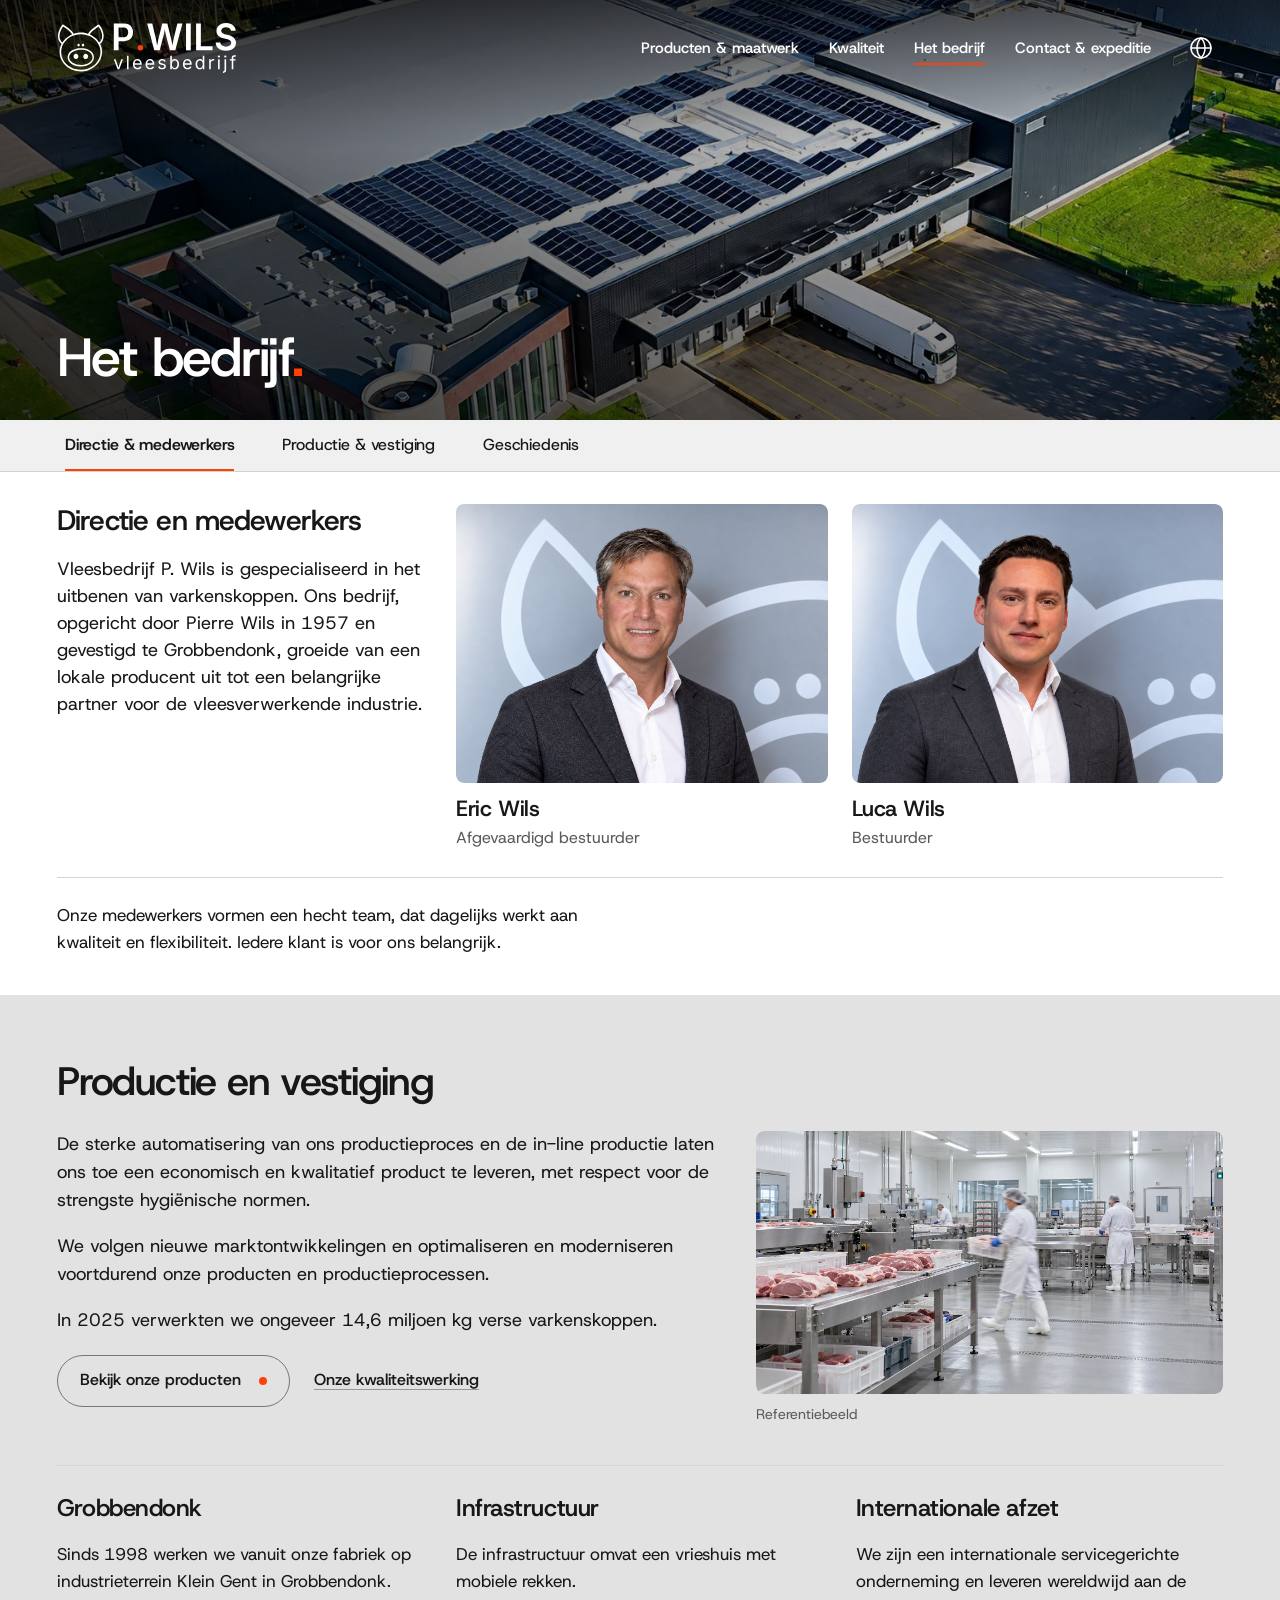
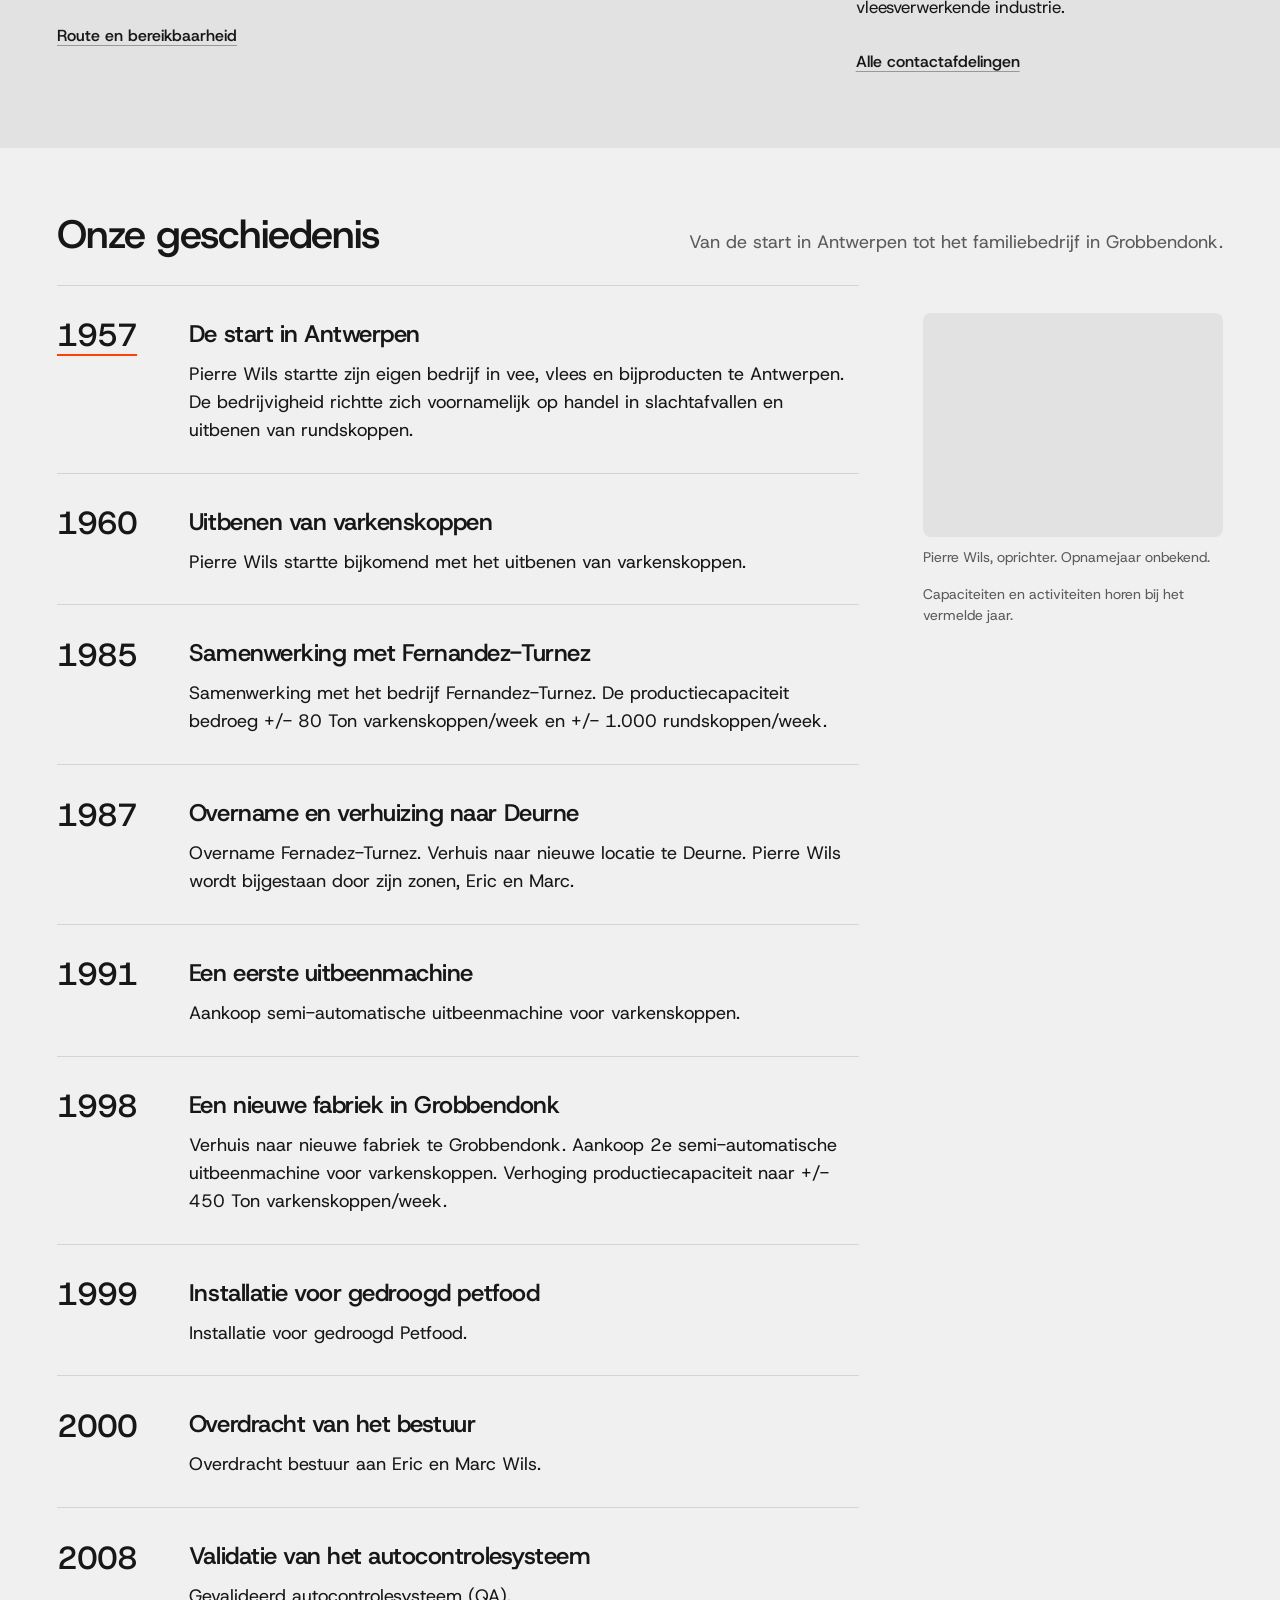
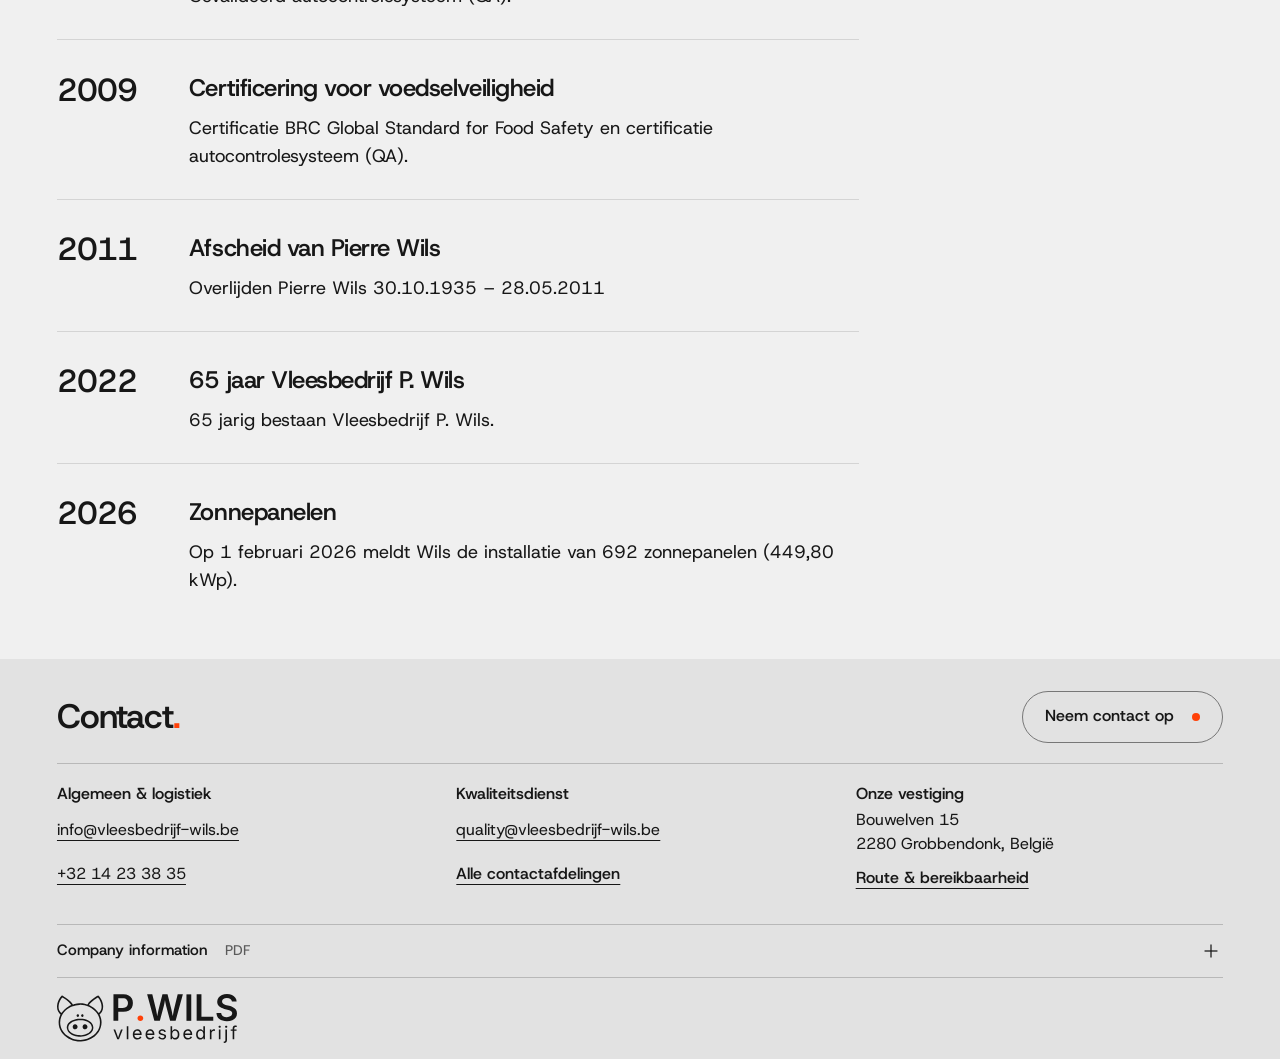
==== bedrijf.html @ 2f2244a2 "Publish P. Wils website on GitHub Pages" ====
<!doctype html><html lang="nl"><head><meta charset="utf-8"><meta name="viewport" content="width=device-width,initial-scale=1"><meta name="robots" content="noindex,nofollow"><meta name="color-scheme" content="light"><meta name="description" content="Vleesbedrijf P. Wils in Grobbendonk. De mensen, productie, vestiging en volledige geschiedenis sinds 1957."><title>Het bedrijf · P.WILS</title><link rel="preload" href="assets/fonts/HostGrotesk.ttf" as="font" type="font/ttf" crossorigin><link rel="stylesheet" href="home.css?v=29&amp;r=29-ready"><link rel="stylesheet" href="buttons-footer.css?v=29&amp;r=29-ready"><link rel="stylesheet" href="navigation.css?v=49-ready"><link rel="stylesheet" href="site-system.css?v=29&amp;r=29-ready"><link rel="stylesheet" href="bedrijf.css?v=company-29&amp;r=29-ready"><link rel="stylesheet" href="page-headers.css?v=32&amp;r=29-ready"><script src="site-system.js?v=motion-recovery-60" defer></script><script src="bedrijf.js?v=content-efficiency-71-ready" defer></script><script src="page-headers.js?v=inner-cover-63" defer></script><link rel="stylesheet" href="inner-openings.css?v=chapter-navigation-68-final"><link rel="stylesheet" href="company-opening.css?v=47-ready"><script src="inner-openings.js?v=chapter-navigation-68-final" defer></script><link rel="stylesheet" href="refinement.css?v=compact-year-controls-61"><script src="refinement.js?v=motion-recovery-60" defer blocking="render"></script><link rel="stylesheet" href="site-motion.css?v=media-composition-67-ready"><script src="site-motion.js?v=media-composition-67-ready" defer blocking="render"></script><link rel="stylesheet" href="page-cover.css?v=inner-cover-63"><link rel="stylesheet" href="industrial-imagery.css?v=industrial-imagery-72-ready"></head><body data-industrial-imagery="72" data-inner-opening="47" data-site-motion-page="58" class="inner-opening-47 inner-page company-page has-page-banner has-sticky-chapters" data-sticky-chapters-page="68"><div id="top"></div><a class="skip-link" href="#inhoud">Naar de inhoud</a><header class="site-header"><div class="header-inner wrap">
<a class="brand" href="index.html?v=29#intro" aria-label="P.WILS vleesbedrijf, naar home"><img class="brand-dark" src="assets/wils-logo.svg" alt="" width="200" height="55"><img class="brand-light" src="assets/wils-logo-light.svg" alt="" width="200" height="55"></a>
<nav class="desktop-nav" aria-label="Hoofdnavigatie"><a class="nav-link" href="producten.html?v=29">Producten &amp; maatwerk</a><a class="nav-link" href="kwaliteit.html?v=29">Kwaliteit</a><a class="nav-link" href="bedrijf.html?v=29" aria-current="page">Het bedrijf</a><a class="nav-link" href="contact.html?v=29">Contact &amp; expeditie</a></nav>
<a class="language-return" href="index.html?v=29" aria-label="Taalkeuze openen" title="Taalkeuze"><svg class="language-globe" viewBox="0 0 24 24" fill="none" stroke="currentColor" stroke-width="1.5" stroke-linecap="round" stroke-linejoin="round" aria-hidden="true"><circle cx="12" cy="12" r="10"/><path d="M12 2a14.5 14.5 0 0 0 0 20 14.5 14.5 0 0 0 0-20M2 12h20"/></svg></a>
<button class="menu-toggle" type="button" aria-label="Open navigatie" aria-controls="mobile-menu" aria-expanded="false"><span data-menu-label>Menu</span><svg class="menu-glyph" viewBox="0 0 24 24" fill="none" aria-hidden="true"><path d="M4 8h16M4 16h16" stroke="currentColor" stroke-width="1.5"/></svg></button></div>
<nav class="mobile-menu" id="mobile-menu" aria-label="Mobiele hoofdnavigatie" hidden><a class="nav-link" href="producten.html?v=29">Producten &amp; maatwerk</a><a class="nav-link" href="kwaliteit.html?v=29">Kwaliteit</a><a class="nav-link" href="bedrijf.html?v=29" aria-current="page">Het bedrijf</a><a class="nav-link" href="contact.html?v=29">Contact &amp; expeditie</a><div class="mobile-language" role="group" aria-labelledby="mobile-language-label">
<div class="mobile-language-row"><span class="mobile-language-label" id="mobile-language-label"><svg class="language-globe" viewBox="0 0 24 24" fill="none" stroke="currentColor" stroke-width="1.5" stroke-linecap="round" stroke-linejoin="round" aria-hidden="true" focusable="false"><circle cx="12" cy="12" r="10"/><path d="M12 2a14.5 14.5 0 0 0 0 20 14.5 14.5 0 0 0 0-20M2 12h20"/></svg><span>Taal</span></span><div class="mobile-language-options"><a href="index.html?v=49-ready#intro" data-menu-language="nl" lang="nl" aria-current="true">Nederlands</a><a href="index.html?v=49-ready#intro" data-menu-language="en" lang="en">English</a></div></div>
<a class="mobile-language-pdf" href="index.html?v=49-ready" data-language-return>Andere talen (PDF)</a></div></nav></header><main id="inhoud"><div class="company-view"><div class="page-cover-stage" data-page-cover><section class="page-banner page-banner--company" id="familiebedrijf" aria-labelledby="company-title" data-page-hero data-hero-parallax>
<div class="page-banner-media"><img src="assets/page-headers/bedrijf.jpg" alt="Luchtfoto van de Wils-vestiging aan Bouwelven 15 in Grobbendonk" width="1600" height="900" fetchpriority="high" decoding="async"></div>
<div class="page-banner-shade" aria-hidden="true"></div><div class="page-wrap page-banner-content"><h1 class="page-banner-title" id="company-title"><span class="page-banner-title-mask"><span data-banner-title>Het bedrijf<span class="brand-period">.</span></span></span></h1></div></section></div><div class="page-content-sheet" data-page-sheet><div class="page-chapters" data-sticky-chapters="68"><nav class="page-wrap page-chapters-inner" data-page-chapters aria-label="Op deze pagina"><a href="#mensen" aria-label="Directie &amp; medewerkers" aria-current="location"><span class="chapter-label-full" data-label="Directie &amp; medewerkers" aria-hidden="true">Directie &amp; medewerkers</span><span class="chapter-label-compact" data-label="Directie" aria-hidden="true">Directie</span></a><a href="#productie" aria-label="Productie &amp; vestiging"><span class="chapter-label-full" data-label="Productie &amp; vestiging" aria-hidden="true">Productie &amp; vestiging</span><span class="chapter-label-compact" data-label="Productie" aria-hidden="true">Productie</span></a><a href="#geschiedenis" aria-label="Geschiedenis"><span class="chapter-label-full" data-label="Geschiedenis" aria-hidden="true">Geschiedenis</span><span class="chapter-label-compact" data-label="Geschiedenis" aria-hidden="true">Geschiedenis</span></a></nav></div>
<section class="chapter company-people company-opening-v47" id="mensen" aria-labelledby="people-title" data-chapter-section data-company-content="71"><span class="company-alias" id="directie"></span><div class="page-wrap">
  <div class="company-editorial-opening" data-opening-group>
    <div class="company-editorial-copy"><h2 id="people-title" data-site-motion="heading">Directie en medewerkers</h2><div class="company-editorial-lead" data-site-motion="body"><p>Vleesbedrijf P. Wils is gespecialiseerd in het uitbenen van varkenskoppen. Ons bedrijf, opgericht door Pierre Wils in 1957 en gevestigd te Grobbendonk, groeide van een lokale producent uit tot een belangrijke partner voor de vleesverwerkende industrie.</p></div></div>
    <div class="company-editorial-portraits"><figure class="company-director"><div class="company-director-photo" data-site-motion="media"><img src="assets/company/eric-wils-portret-v79.webp" width="1448" height="1086" alt="Eric Wils" loading="lazy" decoding="async"></div><figcaption data-site-motion="body"><h3>Eric Wils</h3><p>Afgevaardigd bestuurder</p></figcaption></figure><figure class="company-director"><div class="company-director-photo" data-site-motion="media"><img src="assets/company/luca-wils-portret-v79.webp" width="1448" height="1086" alt="Luca Wils" loading="lazy" decoding="async"></div><figcaption data-site-motion="body"><h3>Luca Wils</h3><p>Bestuurder</p></figcaption></figure></div>
    <div class="prose company-team-copy" data-site-motion="body"><p>Onze medewerkers vormen een hecht team, dat dagelijks werkt aan kwaliteit en flexibiliteit. Iedere klant is voor ons belangrijk.</p></div>
  </div>
</div></section>
<section class="chapter company-evidence" id="productie" aria-labelledby="production-title" data-chapter-section><div class="page-wrap">
  <div class="chapter-head enter"><h2 id="production-title" data-site-motion="heading">Productie en vestiging</h2></div>
  <div class="company-production-grid"><div class="prose company-production-copy" data-site-motion="body"><p>De sterke automatisering van ons productieproces en de in-line productie laten ons toe een economisch en kwalitatief product te leveren, met respect voor de strengste hygiënische normen.</p><p>We volgen nieuwe marktontwikkelingen en optimaliseren en moderniseren voortdurend onze producten en productieprocessen.</p><p>In 2025 verwerkten we ongeveer 14,6 miljoen kg verse varkenskoppen.</p><div class="company-actions"><a class="action-primary" href="producten.html#productgids"><span class="action-label">Bekijk onze producten</span><span class="action-dot" aria-hidden="true"></span></a><a class="text-link" href="kwaliteit.html">Onze kwaliteitswerking</a></div></div>
  <figure class="company-photo-request" data-site-motion="media"><div class="company-workfloor-media media-reveal"><img src="assets/company/wils-workfloor-reference-v72.webp" width="1672" height="941" alt="Gegenereerd referentiebeeld van medewerkers in beweging in een schone productieomgeving; geen Wils-medewerkers of Wils-installatie" loading="lazy" decoding="async"></div><figcaption>Referentiebeeld</figcaption></figure></div>
  <div class="company-evidence-register">
    <section id="grobbendonk" aria-labelledby="location-title"><h3 id="location-title" data-site-motion="heading">Grobbendonk</h3><div class="prose" data-site-motion="body"><p>Sinds 1998 werken we vanuit onze fabriek op industrieterrein Klein Gent in Grobbendonk.</p></div><div class="company-actions"><a class="text-link" href="contact.html#contact-route" data-site-motion="body">Route en bereikbaarheid</a></div></section>
    <section aria-labelledby="infrastructure-title"><h3 id="infrastructure-title" data-site-motion="heading">Infrastructuur</h3><div class="prose" data-site-motion="body"><p>De infrastructuur omvat een vrieshuis met mobiele rekken.</p></div></section>
    <section id="internationaal" aria-labelledby="international-title"><h3 id="international-title" data-site-motion="heading">Internationale afzet</h3><div class="prose" data-site-motion="body"><p>We zijn een internationale servicegerichte onderneming en leveren wereldwijd aan de vleesverwerkende industrie.</p></div><div class="company-actions"><a class="text-link" href="contact.html#contact-afdelingen" data-site-motion="body">Alle contactafdelingen</a></div></section>
  </div>
</div></section>
<section class="chapter company-history" id="geschiedenis" aria-labelledby="full-history-title" data-chapter-section><div class="page-wrap">
  <div class="chapter-head company-history-heading enter"><h2 id="full-history-title" data-site-motion="heading">Onze geschiedenis</h2><p data-site-motion="body">Van de start in Antwerpen tot het familiebedrijf in Grobbendonk.</p></div>
  <div class="company-history-layout"><div class="company-chronology" data-site-motion="sequence"><article class="company-event" id="geschiedenis-1957" data-company-year="1957" data-archive-key="founder"><a class="company-event-year" href="#geschiedenis-1957" aria-label="1957: De start in Antwerpen"><time datetime="1957">1957</time></a><div class="company-event-copy"><h3>De start in Antwerpen</h3><p>Pierre Wils startte zijn eigen bedrijf in vee, vlees en bijproducten te Antwerpen. De bedrijvigheid richtte zich voornamelijk op handel in slachtafvallen en uitbenen van rundskoppen.</p><figure class="company-inline-archive"><div class="company-archive-photo"><img src="assets/history/pierre-wils-kleur-v1.jpg" width="1451" height="1084" alt="Archiefportret van oprichter Pierre Wils" loading="lazy" decoding="async"></div><figcaption>Pierre Wils, oprichter. Opnamejaar onbekend.</figcaption></figure></div></article><article class="company-event" id="geschiedenis-1960" data-company-year="1960" data-archive-key="founder"><a class="company-event-year" href="#geschiedenis-1960" aria-label="1960: Uitbenen van varkenskoppen"><time datetime="1960">1960</time></a><div class="company-event-copy"><h3>Uitbenen van varkenskoppen</h3><p>Pierre Wils startte bijkomend met het uitbenen van varkenskoppen.</p></div></article><article class="company-event" id="geschiedenis-1985" data-company-year="1985" data-archive-key="founder"><a class="company-event-year" href="#geschiedenis-1985" aria-label="1985: Samenwerking met Fernandez-Turnez"><time datetime="1985">1985</time></a><div class="company-event-copy"><h3>Samenwerking met Fernandez-Turnez</h3><p>Samenwerking met het bedrijf Fernandez-Turnez. De productiecapaciteit bedroeg +/- 80 Ton varkenskoppen/week en +/- 1.000 rundskoppen/week.</p></div></article><article class="company-event" id="geschiedenis-1987" data-company-year="1987" data-archive-key="founder"><a class="company-event-year" href="#geschiedenis-1987" aria-label="1987: Overname en verhuizing naar Deurne"><time datetime="1987">1987</time></a><div class="company-event-copy"><h3>Overname en verhuizing naar Deurne</h3><p>Overname Fernadez-Turnez. Verhuis naar nieuwe locatie te Deurne. Pierre Wils wordt bijgestaan door zijn zonen, Eric en Marc.</p></div></article><article class="company-event" id="geschiedenis-1991" data-company-year="1991" data-archive-key="founder"><a class="company-event-year" href="#geschiedenis-1991" aria-label="1991: Een eerste uitbeenmachine"><time datetime="1991">1991</time></a><div class="company-event-copy"><h3>Een eerste uitbeenmachine</h3><p>Aankoop semi-automatische uitbeenmachine voor varkenskoppen.</p></div></article><article class="company-event" id="geschiedenis-1998" data-company-year="1998" data-archive-key="location"><a class="company-event-year" href="#geschiedenis-1998" aria-label="1998: Een nieuwe fabriek in Grobbendonk"><time datetime="1998">1998</time></a><div class="company-event-copy"><h3>Een nieuwe fabriek in Grobbendonk</h3><p>Verhuis naar nieuwe fabriek te Grobbendonk. Aankoop 2e semi-automatische uitbeenmachine voor varkenskoppen. Verhoging productiecapaciteit naar +/- 450 Ton varkenskoppen/week.</p><figure class="company-inline-archive"><div class="company-archive-photo"><img src="assets/history/wils-grobbendonk-scherp-v1.jpg" width="1499" height="1049" alt="Archiefbeeld van de Wils-vestiging in Grobbendonk" loading="lazy" decoding="async"></div><figcaption>Archiefbeeld van de vestiging in Grobbendonk. Opnamejaar onbekend.</figcaption></figure></div></article><article class="company-event" id="geschiedenis-1999" data-company-year="1999" data-archive-key="location"><a class="company-event-year" href="#geschiedenis-1999" aria-label="1999: Installatie voor gedroogd petfood"><time datetime="1999">1999</time></a><div class="company-event-copy"><h3>Installatie voor gedroogd petfood</h3><p>Installatie voor gedroogd Petfood.</p></div></article><article class="company-event" id="geschiedenis-2000" data-company-year="2000" data-archive-key="location"><a class="company-event-year" href="#geschiedenis-2000" aria-label="2000: Overdracht van het bestuur"><time datetime="2000">2000</time></a><div class="company-event-copy"><h3>Overdracht van het bestuur</h3><p>Overdracht bestuur aan Eric en Marc Wils.</p></div></article><article class="company-event" id="geschiedenis-2008" data-company-year="2008" data-archive-key="location"><a class="company-event-year" href="#geschiedenis-2008" aria-label="2008: Validatie van het autocontrolesysteem"><time datetime="2008">2008</time></a><div class="company-event-copy"><h3>Validatie van het autocontrolesysteem</h3><p>Gevalideerd autocontrolesysteem (QA).</p></div></article><article class="company-event" id="geschiedenis-2009" data-company-year="2009" data-archive-key="location"><a class="company-event-year" href="#geschiedenis-2009" aria-label="2009: Certificering voor voedselveiligheid"><time datetime="2009">2009</time></a><div class="company-event-copy"><h3>Certificering voor voedselveiligheid</h3><p>Certificatie BRC Global Standard for Food Safety en certificatie autocontrolesysteem (QA).</p></div></article><article class="company-event" id="geschiedenis-2011" data-company-year="2011" data-archive-key="location"><a class="company-event-year" href="#geschiedenis-2011" aria-label="2011: Afscheid van Pierre Wils"><time datetime="2011">2011</time></a><div class="company-event-copy"><h3>Afscheid van Pierre Wils</h3><p>Overlijden Pierre Wils 30.10.1935 – 28.05.2011</p></div></article><article class="company-event" id="geschiedenis-2022" data-company-year="2022" data-archive-key="location"><a class="company-event-year" href="#geschiedenis-2022" aria-label="2022: 65 jaar Vleesbedrijf P. Wils"><time datetime="2022">2022</time></a><div class="company-event-copy"><h3>65 jaar Vleesbedrijf P. Wils</h3><p>65 jarig bestaan Vleesbedrijf P. Wils.</p></div></article><article class="company-event" id="geschiedenis-2026" data-company-year="2026" data-archive-key="solar"><a class="company-event-year" href="#geschiedenis-2026" aria-label="2026: Zonnepanelen"><time datetime="2026">2026</time></a><div class="company-event-copy"><span class="compatibility-anchor" id="investeren"></span><h3 id="investment-title">Zonnepanelen</h3><p>Op 1 februari 2026 meldt Wils de installatie van 692 zonnepanelen (449,80 kWp).</p><figure class="company-inline-archive"><div class="company-archive-photo"><img src="assets/company/luchtfoto-wils.webp" width="1538" height="1023" alt="Luchtfoto van de Wils-vestiging met zonnepanelen in Grobbendonk" loading="lazy" decoding="async"></div><figcaption>De Wils-vestiging met zonnepanelen. Opnamejaar onbekend.</figcaption></figure></div></article></div><aside class="company-archive" aria-label="Archiefbeeld bij de geschiedenis"><figure class="company-inline-archive" data-archive-figure><div class="company-archive-photo"><img src="assets/history/pierre-wils-kleur-v1.jpg" width="1451" height="1084" alt="Archiefportret van oprichter Pierre Wils" loading="lazy" decoding="async" data-archive-image></div><figcaption data-archive-caption>Pierre Wils, oprichter. Opnamejaar onbekend.</figcaption></figure><p class="company-archive-context">Capaciteiten en activiteiten horen bij het vermelde jaar.</p></aside></div>
</div></section>
</div></div></main><section class="closing-chapter" id="site-contact" data-sheet aria-labelledby="contact-title">
    <div class="chapter-frame">
    <div class="wrap closing-inner">
      <div class="contact-intro"><h2 id="contact-title" data-site-motion="heading">Contact<span class="brand-period">.</span></h2><div data-site-motion="body"><a class="action-primary" href="contact.html?v=29#vraag"><span class="action-label">Neem contact op</span><span class="action-dot" aria-hidden="true"></span></a></div></div>
      <div class="contact-register" data-site-motion="sequence"><div><h3>Algemeen &amp; logistiek</h3><a href="mailto:info@vleesbedrijf-wils.be">info@vleesbedrijf-wils.be</a><a href="tel:+3214233835">+32 14 23 38 35</a></div><div><h3>Kwaliteitsdienst</h3><a href="mailto:quality@vleesbedrijf-wils.be">quality@vleesbedrijf-wils.be</a><a class="text-link" href="contact.html?v=29#contact-afdelingen">Alle contactafdelingen</a></div><div><h3>Onze vestiging</h3><address>Bouwelven 15<br>2280 Grobbendonk, België</address><a class="text-link" href="contact.html?v=29#contact-route">Route &amp; bereikbaarheid</a></div></div>
      <footer class="site-footer">
        <details class="footer-documents"><summary><span id="footer-documents-title" lang="en">Company information <span class="footer-document-type">PDF</span></span><span class="disclosure-mark"><svg class="" viewBox="0 0 24 24" fill="none" aria-hidden="true" focusable="false"><g stroke="currentColor" stroke-width="1.5" stroke-linecap="square" stroke-linejoin="miter"><path d="M5 12h14"/><path class="plus-stem" d="M12 5v14"/></g></svg></span></summary><nav class="language-pdf-grid" aria-labelledby="footer-documents-title"><a href="https://www.vleesbedrijf-wils.be/Andere_talen/Deutsch.pdf" target="_blank" rel="noopener" data-language-pdf="de"><span lang="de">Deutsch</span><span class="sr-only">, bedrijfsinformatie, PDF (opent in een nieuw tabblad)</span></a><a href="https://www.vleesbedrijf-wils.be/Andere_talen/Francais.pdf" target="_blank" rel="noopener" data-language-pdf="fr"><span lang="fr">Français</span><span class="sr-only">, bedrijfsinformatie, PDF (opent in een nieuw tabblad)</span></a><a href="https://www.vleesbedrijf-wils.be/Andere_talen/Italiano.pdf" target="_blank" rel="noopener" data-language-pdf="it"><span lang="it">Italiano</span><span class="sr-only">, bedrijfsinformatie, PDF (opent in een nieuw tabblad)</span></a><a href="https://www.vleesbedrijf-wils.be/Andere_talen/Polski.pdf" target="_blank" rel="noopener" data-language-pdf="pl"><span lang="pl">Polski</span><span class="sr-only">, bedrijfsinformatie, PDF (opent in een nieuw tabblad)</span></a><a href="https://www.vleesbedrijf-wils.be/Andere_talen/Roman.pdf" target="_blank" rel="noopener" data-language-pdf="ro"><span lang="ro">Română</span><span class="sr-only">, bedrijfsinformatie, PDF (opent in een nieuw tabblad)</span></a><a href="https://www.vleesbedrijf-wils.be/Andere_talen/Cesky.pdf" target="_blank" rel="noopener" data-language-pdf="cs"><span lang="cs">Čeština</span><span class="sr-only">, bedrijfsinformatie, PDF (opent in een nieuw tabblad)</span></a><a href="https://www.vleesbedrijf-wils.be/Andere_talen/Slovencina.pdf" target="_blank" rel="noopener" data-language-pdf="sk"><span lang="sk">Slovenčina</span><span class="sr-only">, bedrijfsinformatie, PDF (opent in een nieuw tabblad)</span></a><a href="https://www.vleesbedrijf-wils.be/Andere_talen/Bulgaars.pdf" target="_blank" rel="noopener" data-language-pdf="bg"><span lang="bg">Български</span><span class="sr-only">, bedrijfsinformatie, PDF (opent in een nieuw tabblad)</span></a></nav></details>
        <div class="footer-utility"><div class="footer-brand"><a href="index.html?v=29#intro" aria-label="P.WILS vleesbedrijf — naar boven"><img src="assets/wils-logo.svg" alt="" width="320" height="88"></a></div><nav class="footer-nav" aria-label="Meer bij Wils" data-site-motion="body"><a href="https://www.vleesbedrijf-wils.be/HtmlN/NieuwsNl.html">Nieuwsarchief</a><a href="https://www.vleesbedrijf-wils.be/HtmlN/jobs.html">Werken bij Wils</a><a href="https://www.vleesbedrijf-wils.be/HtmlN/links.html">Sectorlinks</a><a href="https://www.vleesbedrijf-wils.be/HtmlN/privacy.html">Privacy</a></nav><p class="footer-bottom" data-site-motion="body">© 2026 P.WILS vleesbedrijf</p></div>
      </footer>
    </div>
    </div>
  </section></body></html>
---- home.css ----
@font-face{font-family:Host Grotesk;src:url('assets/fonts/HostGrotesk.ttf') format('truetype');font-style:normal;font-weight:100 900;font-display:swap}
:root{--ink:#171717;--canvas:#f0f0f0;--surface:#fff;--aluminium:#e2e2e2;--muted:#5b5b5b;--rule:#d4d4d4;--accent:#ff4108;--action:#c64a00;--action-hover:#b84300;--gutter:clamp(32px,4.45vw,80px);--content:1600px;--header-h:96px;--stage-h:calc(100svh - var(--header-h));--ease-reveal:cubic-bezier(.22,1,.36,1);--ease-ui:cubic-bezier(.2,.7,.2,1)}
*,*::before,*::after{box-sizing:border-box}
html{scroll-padding-top:0;scrollbar-color:var(--ink) var(--canvas);scrollbar-width:thin}
body{margin:0;background:var(--canvas);color:var(--ink);font-family:Host Grotesk,Arial,sans-serif;font-size:18px;line-height:1.5;-webkit-font-smoothing:antialiased;overflow-x:clip}
::selection{background:var(--accent);color:var(--ink)}
a{color:inherit;text-decoration:none;text-underline-offset:5px}
button,input,textarea{font:inherit;color:inherit;caret-color:var(--accent)}
button{cursor:pointer}
img,svg{display:block;max-width:100%}
img{height:auto}
figure,p,h1,h2,h3,h4,dl,dd{margin:0}
h1,h2,h3,h4{font-weight:560;letter-spacing:-.03em;line-height:1.08;text-wrap:balance}
h2{font-size:clamp(38px,4.1vw,60px)}
h3{font-size:26px}
p{max-width:64ch}
[hidden]{display:none!important}
.wrap{width:calc(100% - var(--gutter)*2);max-width:var(--content);margin-inline:auto}
section[id]{scroll-margin-top:var(--header-h)}
details[id],article[id]{scroll-margin-top:calc(var(--header-h) + 24px)}
:focus-visible{outline:2px solid var(--ink);outline-offset:4px}
.sr-only{position:absolute;width:1px;height:1px;padding:0;margin:-1px;overflow:hidden;clip:rect(0,0,0,0);white-space:nowrap;border:0}
.skip-link{position:fixed;left:16px;top:-100px;padding:12px 20px;background:var(--ink);color:white;z-index:200}
.skip-link:focus{top:12px}
.page-top{position:absolute;top:0}
.compatibility-anchor{display:block;height:0;scroll-margin-top:calc(var(--header-h) + 24px)}
.brand-period{color:var(--accent)}
.site-header{height:var(--header-h);position:sticky;top:0;background:var(--canvas);z-index:100;border-bottom:1px solid var(--rule)}
.header-inner{height:100%;display:flex;align-items:center;justify-content:space-between;gap:32px}
.brand{display:block;flex:none;padding-block:5px}
.brand img{width:166px;height:auto}
.desktop-nav{display:flex;align-items:center;gap:clamp(24px,2.7vw,48px);font-size:15px;font-weight:530}
.desktop-nav>a{position:relative;display:flex;align-items:center;min-height:44px}
.desktop-nav>a::after{content:'';height:2px;background:var(--accent);position:absolute;bottom:5px;left:0;right:0;transform:scaleX(0);transform-origin:0 50%;transition:transform 200ms var(--ease-ui)}
.desktop-nav>a:is(:hover,[aria-current])::after{transform:scaleX(1)}
.menu-toggle{border:0;background:none;padding:12px 0 12px 16px;min-height:44px;display:none;align-items:center;gap:14px;font-size:15px}
.menu-glyph{width:23px;height:18px;position:relative;display:block}
.menu-glyph i{position:absolute;width:23px;height:1.5px;background:currentColor;left:0;top:5px;transition:transform 200ms var(--ease-ui)}
.menu-glyph i+i{top:12px}
.menu-toggle[aria-expanded=true] .menu-glyph i:first-child{transform:translateY(3.5px) rotate(45deg)}
.menu-toggle[aria-expanded=true] .menu-glyph i+i{transform:translateY(-3.5px) rotate(-45deg)}
.mobile-menu{position:absolute;top:100%;left:0;right:0;background:var(--canvas);padding:18px var(--gutter) 24px;border-bottom:1px solid var(--rule);display:grid;gap:0}
.mobile-menu a{padding:13px 0;border-bottom:1px solid var(--rule);font-size:22px;letter-spacing:-.02em}
.action-primary{position:relative;display:inline-flex;align-items:center;justify-content:center;min-height:52px;padding:14px 24px;background:var(--action);color:white;font-size:16px;line-height:1.3;font-weight:580;overflow:hidden;isolation:isolate;white-space:nowrap;vertical-align:top}
.action-primary:is(:hover,:focus-visible){background:var(--action-hover);color:white}
.action-primary:active{transform:translateY(1px)}
.ui-enhanced .action-primary{background:var(--action);color:white}
.ui-enhanced .action-primary::before{content:'';position:absolute;inset:0;background:var(--action-hover);transform:scaleX(0);transform-origin:left;transition:transform 220ms var(--ease-ui);z-index:-1}
.action-label{position:relative}
.action-contrast{position:absolute;inset:0;display:flex;align-items:center;justify-content:center;color:white;clip-path:inset(0 100% 0 0);transition:clip-path 220ms var(--ease-ui);pointer-events:none;padding:14px 24px}
.ui-enhanced .action-primary:is(:hover,:focus-visible)::before{transform:scaleX(1)}
.ui-enhanced .action-primary:is(:hover,:focus-visible) .action-contrast{clip-path:inset(0 0 0 0)}
.text-link{position:relative;display:inline-flex;align-items:center;min-height:44px;gap:10px;font-size:16px;font-weight:530;text-decoration:underline;text-decoration-color:#989898;text-decoration-thickness:1px;text-underline-offset:5px;transition:text-decoration-color 180ms var(--ease-ui)}
.text-link:hover{text-decoration-color:var(--accent)}
.text-link svg{width:20px;height:20px;flex:none}
/* One spatial story. Only the media is transformed; real products form the incoming plane. */
.intro-scene{position:relative;height:auto;z-index:0}
.hero-stage{position:relative;height:var(--stage-h);min-height:620px;isolation:isolate;overflow:clip;background:var(--canvas)}
.hero-media{position:absolute;inset:0;clip-path:inset(34% 4.45% 6% 43%);transform-origin:50% 45%;background:var(--aluminium)}
.hero-camera{width:100%;height:100%;overflow:hidden}
.hero-aerial{width:100%;height:100%;object-fit:cover;object-position:50% 52%}
.hero-media-shade{position:absolute;inset:0;background:linear-gradient(90deg,rgba(0,0,0,.62) 0%,rgba(0,0,0,.48) 38%,transparent 80%);opacity:0}
.hero-content{position:relative;height:100%;pointer-events:none}
.hero-title{position:absolute;left:0;top:clamp(36px,6.1svh,64px);font-size:clamp(68px,min(6.7vw,10.7svh),96px);line-height:1.02;letter-spacing:-.035em;z-index:2}
.line-mask{display:block;overflow:clip;padding-bottom:.1em;margin-bottom:-.1em}
.line-mask>span{display:block}
.hero-lead{position:absolute;top:59%;left:0;max-width:29%;pointer-events:auto}
.hero-lead p{font-size:clamp(20px,1.65vw,25px);line-height:1.35;letter-spacing:-.02em;margin-bottom:24px;max-width:22ch}
.hero-context{position:absolute;left:0;top:32%;max-width:560px;opacity:0;visibility:hidden;color:white;font-size:clamp(25px,2.5vw,36px);line-height:1.24;letter-spacing:-.025em}
.hero-frame-line{position:absolute;top:0;right:var(--gutter);height:34%;width:1px;background:var(--rule);z-index:-1}
.scene-enhanced .intro-scene{height:calc(var(--stage-h)*1.7)}
.scene-enhanced .hero-stage{position:sticky;top:var(--header-h);min-height:0}
.scene-enhanced .products-chapter{margin-top:calc(var(--stage-h)*-.5)}
/* Products: one image and a true technical register, no repeated card shell. */
.products-chapter{position:relative;z-index:3;background:var(--canvas);padding:72px 0 64px}
.products-heading{display:grid;grid-template-columns:1fr 1fr;gap:32px;align-items:start;margin-bottom:36px}
.products-heading h2{max-width:13ch}
.products-heading>div,.products-heading>p{max-width:560px;justify-self:start}
.products-heading p{font-size:19px;color:var(--muted);line-height:1.5}
.products-heading .text-link{margin-top:10px}
.group-tabs{display:grid;grid-template-columns:repeat(4,1fr);margin-bottom:28px;border-bottom:1px solid var(--rule);gap:24px}
.group-tab{position:relative;display:flex;align-items:center;min-height:70px;padding:12px 0 18px;font-size:clamp(20px,1.8vw,27px);font-weight:520;letter-spacing:-.025em;color:var(--muted)}
.group-tab::after{content:'';position:absolute;left:0;right:0;bottom:-1px;height:2px;background:var(--accent);transform:scaleX(0);transform-origin:left;transition:transform 220ms var(--ease-ui)}
.group-tab:is(:hover,[aria-selected=true]){color:var(--ink)}
.group-tab[aria-selected=true]{font-weight:610}
.group-tab[aria-selected=true]::after{transform:scaleX(1)}
.product-group+.product-group{margin-top:48px}
.ui-enhanced .product-group+.product-group{margin-top:0}
.product-panel-body{display:grid;grid-template-columns:1fr 1fr;gap:32px;align-items:start}
.product-visual{min-width:0}
.product-image-stage{position:relative;overflow:hidden;aspect-ratio:4/3;background:var(--aluminium)}
.product-image-stage img{width:100%;height:100%;object-fit:cover;object-position:center}
.product-visual figcaption{font-size:14px;color:var(--muted);padding-top:10px;line-height:1.4}
.product-register{min-width:0}
.group-title{font-size:25px;padding-bottom:20px;border-bottom:1px solid var(--rule)}
.ui-enhanced .group-title{display:none}
.product-disclosure{border-bottom:1px solid var(--rule);scroll-margin-top:calc(var(--header-h) + 24px)}
.product-disclosure summary{cursor:pointer;list-style:none;min-height:76px;display:grid;grid-template-columns:minmax(0,1fr) auto 24px;align-items:center;gap:14px;padding:20px 0;font-size:21px;font-weight:520;letter-spacing:-.02em;line-height:1.22}
.product-disclosure summary::-webkit-details-marker{display:none}
.product-code{font-size:14px;color:var(--muted);font-weight:450;letter-spacing:0;font-variant-numeric:tabular-nums;white-space:nowrap}
.disclosure-mark{display:grid;place-items:center;width:24px;height:24px}
.disclosure-mark svg{width:20px;height:20px;transition:transform 200ms var(--ease-ui)}
.plus-stem{transition:opacity 160ms var(--ease-ui)}
.product-disclosure[open] .plus-stem{opacity:0}
.product-disclosure[open] summary{color:var(--ink)}
.product-disclosure summary:hover .product-name{text-decoration:underline;text-decoration-color:var(--accent);text-underline-offset:5px;text-decoration-thickness:1px}
.product-detail{padding:0 0 24px}
.product-description{font-size:16px;color:var(--muted);margin-bottom:20px;max-width:50ch}
.product-specs{font-size:16px;display:grid;gap:12px}
.product-specs>div{display:grid;grid-template-columns:130px minmax(0,1fr);gap:20px}
.product-specs dt{color:var(--muted)}
.product-specs dd{line-height:1.5}
.product-detail-actions{display:flex;flex-wrap:wrap;gap:8px 28px;margin-top:16px}
.product-note{font-size:14px;color:var(--muted);max-width:54ch;margin-top:24px;line-height:1.5}
.bespoke-row{display:grid;grid-template-columns:1fr 1.35fr auto;gap:28px;align-items:center;margin-top:40px;padding-top:28px;border-top:1px solid var(--rule)}
.bespoke-row h3{font-size:28px}
.bespoke-row p{font-size:17px;max-width:48ch;color:var(--muted)}
/* Quality: proof laid out on one shared set of axes. */
.quality-chapter{background:var(--surface);position:relative;padding:64px 0}
.quality-heading{display:grid;grid-template-columns:1fr 1fr;gap:16px 32px;margin-bottom:36px;align-items:start}
.quality-heading h2{grid-row:span 2}
.quality-heading p{font-size:18px;color:var(--muted);max-width:50ch}
.quality-heading .text-link{justify-self:start}
.quality-ledger{border-top:1px solid var(--rule)}
.proof-row{display:grid;grid-template-columns:170px minmax(0,1fr) auto;gap:40px;align-items:center;min-height:150px;padding:24px 0;border-bottom:1px solid var(--rule)}
.proof-logo{display:flex;align-items:center;justify-content:flex-start;height:86px}
.proof-logo img{max-width:145px;max-height:80px;width:auto;height:auto;object-fit:contain}
.proof-copy h3{font-size:24px;line-height:1.15;margin-bottom:8px}
.proof-copy p{font-size:16px;color:var(--muted);max-width:60ch}
.document-link{display:flex;align-items:center;gap:12px;font-size:16px;font-weight:520;min-height:48px;text-decoration:underline;text-underline-offset:5px;text-decoration-color:#989898}
.document-link:hover{text-decoration-color:var(--accent)}
.document-link svg{width:22px;height:22px;flex:none}
.file-type{font-size:13px;color:var(--muted);font-weight:450}
.quality-support{display:flex;justify-content:space-between;gap:24px;padding:16px 0;align-items:center;font-size:16px}
.quality-support p{color:var(--muted)}
.quality-support>.document-link{min-height:44px}
.establishment-row{display:flex;gap:24px;align-items:center;border-top:1px solid var(--rule);padding-top:24px}
.establishment-logo{width:88px;height:65px;object-fit:contain;flex:none}
.establishment-row h3{font-size:16px;letter-spacing:0;line-height:1.4;margin-bottom:4px}
.establishment-row p{font-size:14px;color:var(--muted);max-width:80ch}
/* People: a wide quiet photographic surface, not another repeated card. */
.company-chapter{padding:80px 0 64px;background:var(--canvas)}
.company-editorial{display:grid;grid-template-columns:7fr 5fr;gap:48px;align-items:center}
.company-photo{min-width:0}
.image-reveal{overflow:hidden}
.company-photo img{width:100%;aspect-ratio:1.6;object-fit:cover;object-position:50% 37%}
.company-photo figcaption{font-size:14px;color:var(--muted);padding-top:10px}
.company-copy{padding-bottom:12px}
.company-copy h2{font-size:clamp(38px,3.65vw,54px);max-width:16ch;margin-bottom:24px}
.company-copy>p{font-size:18px;color:var(--muted);max-width:44ch}
.company-copy .production-statement{color:var(--ink);padding-top:20px;font-size:18px}
.production-statement strong{font-weight:580}
.company-copy .text-link{margin-top:16px}
/* Four manually selected chapters; the year is a typographic anchor. */
.history-chapter{padding:24px 0 72px}
.history-heading{display:flex;align-items:baseline;justify-content:space-between;gap:32px;padding-top:32px;border-top:1px solid var(--rule);margin-bottom:32px}
.history-heading h2{font-size:clamp(32px,3vw,44px)}
.history-heading p{font-size:16px;max-width:44ch;color:var(--muted)}
.history-panel{display:grid;grid-template-columns:1.8fr 6.2fr 4fr;gap:32px;align-items:start}
.history-panel+.history-panel{margin-top:40px}
.ui-enhanced .history-panel+.history-panel{margin-top:0}
.history-year{font-size:clamp(62px,7.2vw,104px);line-height:.94;letter-spacing:-.04em;font-weight:620;font-variant-numeric:tabular-nums;padding-top:0}
.history-visual{min-width:0}
.history-image-stage{aspect-ratio:1.85;overflow:hidden;background:var(--aluminium);position:relative}
.history-image-stage img{width:100%;height:100%;object-fit:cover;object-position:50% 30%}
.history-panel:is([data-history-panel="1957"],[data-history-panel="1960"]) .history-image-stage img{object-position:50% 22%}
.history-visual figcaption{font-size:14px;color:var(--muted);margin-top:10px}
.history-copy h3{font-size:27px;margin-bottom:14px;max-width:20ch}
.history-copy p{font-size:17px;max-width:38ch;line-height:1.5;color:var(--muted)}
.history-tabs{display:grid;grid-template-columns:repeat(4,1fr);gap:24px;margin-top:28px;border-top:1px solid var(--rule)}
.history-tab{position:relative;min-height:82px;padding:16px 0;display:flex;gap:16px;align-items:baseline;color:var(--muted)}
.year-label{font-size:25px;line-height:1.2;letter-spacing:-.025em;font-weight:520}
.year-caption{font-size:14px}
.history-tab::before{content:'';position:absolute;top:-1px;left:0;right:0;height:2px;background:var(--accent);transform:scaleX(0);transform-origin:left;transition:transform 180ms var(--ease-ui)}
.history-tab[aria-selected=true]{color:var(--ink)}
.history-tab[aria-selected=true] .year-label{font-weight:650}
.history-tab:is([aria-selected=true],:hover)::before{transform:scaleX(1)}
/* News: editorial density rather than another photograph grid. */
.news-chapter{padding:0 0 72px}
.news-layout{display:grid;grid-template-columns:4fr 8fr;gap:48px;border-top:1px solid var(--rule);padding-top:32px}
.news-heading h2{font-size:36px;margin-bottom:10px}
.news-row{display:grid;grid-template-columns:130px 1fr 24px;gap:20px;align-items:center;min-height:84px;border-bottom:1px solid var(--rule);padding:18px 0}
.news-row:first-child{padding-top:0;min-height:66px}
.news-row time{font-size:14px;color:var(--muted);font-variant-numeric:tabular-nums}
.news-row h3{font-size:22px;line-height:1.25;letter-spacing:-.025em;font-weight:520}
.news-mark svg{width:22px;height:22px;transition:transform 180ms var(--ease-ui)}
.news-row:hover .news-mark svg{transform:translate(2px,-2px)}
.news-row:hover h3{text-decoration:underline;text-decoration-color:var(--accent);text-underline-offset:5px;text-decoration-thickness:1px}
/* One aluminium close, carrying the real mark at architectural scale. */
.closing-chapter{background:var(--aluminium);position:relative;padding-top:64px;overflow:hidden;isolation:isolate}
.closing-pig{position:absolute;width:min(60vw,860px);max-width:none;height:auto;left:-18%;bottom:-9%;color:var(--rule);z-index:-1;pointer-events:none}
.closing-inner{position:relative}
.contact-intro{display:grid;grid-template-columns:1fr 1fr;gap:48px;margin-bottom:48px}
.contact-intro h2{font-size:clamp(46px,5.1vw,74px);max-width:14ch;line-height:1.03}
.contact-intro>div{max-width:440px;justify-self:end;width:100%}
.contact-intro p{font-size:19px;margin-bottom:24px;color:var(--muted)}
.contact-register{display:grid;grid-template-columns:repeat(3,1fr);gap:32px;border-top:1px solid #b8b8b8;padding:24px 0 40px}
.contact-register h3{font-size:17px;font-weight:580;letter-spacing:0;line-height:1.5;margin-bottom:8px}
.contact-register a{display:table;font-size:16px;min-height:34px;padding:5px 0;overflow-wrap:anywhere;text-decoration:underline;text-decoration-color:#a6a6a6;text-underline-offset:4px}
.contact-register a:hover{text-decoration-color:var(--accent)}
.contact-register address{font-style:normal;font-size:16px;margin-bottom:3px}
.site-footer{border-top:1px solid #b8b8b8;padding-top:32px}
.footer-brand img{width:310px;height:auto;max-width:100%}
.footer-nav{display:flex;flex-wrap:wrap;gap:12px 28px;margin:24px 0 16px}
.footer-nav a{font-size:15px;min-height:44px;display:flex;align-items:center;text-decoration:underline;text-decoration-color:transparent;text-underline-offset:5px}
.footer-nav a:hover{text-decoration-color:var(--ink)}
.footer-bottom{display:flex;justify-content:space-between;align-items:center;gap:24px;border-top:1px solid #b8b8b8;min-height:70px;font-size:14px;color:var(--muted);padding:16px 0}
.footer-bottom a{min-height:40px;display:flex;align-items:center;text-decoration:underline;text-underline-offset:5px}
@media(min-width:1800px){.hero-content{max-width:1600px}.hero-media{clip-path:inset(34% max(4.45%,calc((100vw - 1600px)/2)) 6% 43%)}}
@media(max-width:1100px){:root{--header-h:88px;--gutter:32px}.hero-stage{min-height:620px}.hero-title{font-size:clamp(64px,7.6vw,86px);top:48px}.hero-media{clip-path:inset(35% 3.8% 6% 40%)}.hero-lead{max-width:32%;top:60%}.hero-lead p{font-size:21px}.products-heading{gap:28px}.product-panel-body{gap:28px}.product-disclosure summary{font-size:19px;gap:10px}.product-code{font-size:13px}.product-specs>div{grid-template-columns:108px 1fr;gap:16px}.bespoke-row{grid-template-columns:1fr 1.6fr;gap:20px}.bespoke-row .action-primary{grid-column:2;justify-self:start}.proof-row{grid-template-columns:145px 1fr auto;gap:24px}.company-editorial{gap:32px;grid-template-columns:1.3fr 1fr}.company-copy h2{font-size:38px}.company-copy>p{font-size:17px}.company-photo img{aspect-ratio:1.3}.history-panel{grid-template-columns:1.5fr 5.5fr 4fr;gap:24px}.history-year{font-size:70px}.history-copy h3{font-size:24px}.history-copy p{font-size:16px}.year-caption{display:none}.news-layout{gap:32px;grid-template-columns:1fr 2fr}.news-row{grid-template-columns:110px 1fr 20px;gap:16px}.news-row h3{font-size:20px}}
@media(max-width:820px){:root{--header-h:80px;--gutter:28px}.brand img{width:148px}.desktop-nav{display:none}.ui-enhanced .menu-toggle{display:flex}.hero-lead p{font-size:21px;max-width:32ch;margin-bottom:22px}.products-chapter{padding:48px 0}.products-heading{grid-template-columns:1fr 1fr;gap:24px;margin-bottom:24px}.products-heading h2{font-size:40px}.products-heading p{font-size:17px}.group-tab{font-size:20px;min-height:60px}.group-tabs{gap:16px;margin-bottom:24px}.product-panel-body{gap:24px}.product-disclosure summary{grid-template-columns:1fr 20px;min-height:68px;font-size:18px;padding:16px 0;gap:6px}.product-code{grid-column:1;grid-row:2;font-size:14px}.disclosure-mark{grid-column:2;grid-row:1 / span 2}.product-specs>div{grid-template-columns:1fr;gap:3px}.product-specs{gap:12px}.product-detail-actions{gap:0 24px}.quality-chapter{padding:48px 0}.quality-heading{margin-bottom:24px}.quality-heading h2{font-size:40px}.proof-row{grid-template-columns:115px 1fr;gap:12px 24px;padding:22px 0}.proof-logo{grid-row:span 2;height:78px}.proof-logo img{max-width:105px;max-height:72px}.proof-copy h3{font-size:22px}.document-link{grid-column:2;min-height:40px}.company-chapter{padding:56px 0 48px}.company-editorial{grid-template-columns:1.2fr 1fr;gap:28px}.company-copy h2{font-size:32px}.company-photo img{aspect-ratio:.92;object-position:62% 30%}.company-copy>p{font-size:16px}.history-chapter{padding:12px 0 48px}.history-panel{grid-template-columns:1fr 3fr;gap:20px}.history-year{font-size:64px}.history-copy{grid-column:2}.history-image-stage{aspect-ratio:1.8}.history-heading{margin-bottom:24px}.history-heading p{max-width:30ch;font-size:15px}.history-copy h3{font-size:24px;margin-bottom:10px}.history-tabs{gap:20px;margin-top:24px}.history-tab{min-height:64px}.year-label{font-size:23px}.news-chapter{padding-bottom:48px}.news-layout{grid-template-columns:1fr;gap:24px}.news-heading{display:flex;justify-content:space-between;align-items:center;gap:24px}.news-heading h2{font-size:32px;margin:0}.contact-intro{gap:28px}.contact-intro h2{font-size:48px}.contact-intro p{font-size:17px}.contact-register{grid-template-columns:1fr 1fr;gap:24px}.closing-chapter{padding-top:48px}.closing-pig{width:75vw;left:-25%}.contact-register a{min-height:44px}.footer-nav{gap:0 24px}}
@media(max-width:600px){:root{--gutter:22px}body{font-size:17px}h2{font-size:36px}.hero-lead p{font-size:20px;max-width:28ch;margin-bottom:20px}.action-primary{min-height:50px;padding:14px 22px;font-size:15px}.action-contrast{padding:14px 22px}.products-chapter{padding:40px 0 42px}.products-heading{display:block;margin-bottom:20px}.products-heading h2{font-size:38px;margin-bottom:16px}.products-heading p{font-size:17px;max-width:38ch}.products-heading .text-link{margin-top:6px}.group-tabs{grid-template-columns:1fr 1fr;gap:0 20px;margin-bottom:22px;border:0}.group-tab{font-size:20px;min-height:54px;padding:12px 0;border-bottom:1px solid var(--rule)}.group-tab::after{bottom:-1px}.product-panel-body{grid-template-columns:1fr;gap:18px}.product-visual figcaption{font-size:14px;padding-top:8px}.product-disclosure summary{grid-template-columns:minmax(0,1fr) auto 20px;min-height:66px;gap:12px;font-size:19px}.product-code{grid-column:auto;grid-row:auto;font-size:14px}.disclosure-mark{grid-column:auto;grid-row:auto}.product-specs>div{grid-template-columns:115px 1fr;gap:16px;font-size:16px}.product-description{font-size:16px}.product-note{font-size:14px;margin-top:16px}.bespoke-row{grid-template-columns:1fr;margin-top:28px;padding-top:24px;gap:14px}.bespoke-row h3{font-size:28px}.bespoke-row .action-primary{grid-column:1;justify-self:start;margin-top:4px}.quality-chapter{padding:40px 0}.quality-heading{display:block;margin-bottom:24px}.quality-heading h2{font-size:38px;margin-bottom:16px}.quality-heading p{font-size:17px}.quality-heading .text-link{margin-top:6px}.proof-row{grid-template-columns:86px minmax(0,1fr);gap:8px 20px;padding:22px 0}.proof-logo{height:65px;align-self:start;margin-top:3px}.proof-logo img{max-width:82px;max-height:64px}.proof-copy h3{font-size:21px}.proof-copy p{font-size:15px;line-height:1.5}.document-link{font-size:15px;gap:8px}.document-link svg{width:18px}.file-type{font-size:12px}.quality-support{display:block;padding:16px 0}.quality-support p{font-size:15px}.establishment-row{gap:18px;padding-top:20px;align-items:start}.establishment-logo{width:72px;height:54px}.establishment-row p{font-size:13px}.establishment-row h3{font-size:15px}.company-chapter{padding:40px 0 30px}.company-editorial{display:flex;flex-direction:column;gap:24px;align-items:stretch}.company-photo img{aspect-ratio:1.45;object-position:50% 35%}.company-photo figcaption{font-size:13px}.company-copy{padding:0}.company-copy h2{font-size:38px;max-width:17ch;margin-bottom:18px}.company-copy>p{font-size:17px;max-width:42ch}.company-copy .production-statement{padding-top:16px;font-size:17px}.company-copy .text-link{margin-top:12px}.history-chapter{padding:0 0 40px}.history-heading{display:block;padding-top:28px;margin-bottom:24px}.history-heading h2{font-size:34px;margin-bottom:12px}.history-heading p{font-size:16px;max-width:40ch}.history-panel{display:flex;flex-direction:column;gap:16px}.history-year{font-size:68px;line-height:1}.history-visual{width:100%}.history-image-stage{aspect-ratio:1.6}.history-visual figcaption{font-size:13px;margin-top:8px}.history-copy h3{font-size:26px;margin-bottom:10px;max-width:25ch}.history-copy p{font-size:17px;max-width:40ch}.history-tabs{gap:14px;margin-top:22px}.history-tab{min-height:64px;justify-content:start;padding:18px 0}.year-label{font-size:23px}.news-chapter{padding-bottom:40px}.news-layout{gap:18px;padding-top:26px}.news-heading{display:block}.news-heading h2{font-size:32px;margin-bottom:8px}.news-row{grid-template-columns:1fr 20px;gap:8px 16px;padding:18px 0}.news-row:first-child{padding-top:12px}.news-row time{grid-column:1;font-size:13px}.news-row h3{grid-column:1;font-size:21px}.news-mark{grid-row:1 / span 2;grid-column:2}.closing-chapter{padding-top:40px}.contact-intro{grid-template-columns:1fr;gap:22px;margin-bottom:32px}.contact-intro h2{font-size:46px;max-width:13ch}.contact-intro>div{justify-self:start;max-width:40ch}.contact-intro p{font-size:17px;margin-bottom:20px}.contact-register{grid-template-columns:1fr;gap:24px;padding:24px 0}.contact-register h3{margin-bottom:4px}.contact-register a{font-size:16px;min-height:44px;padding:8px 0}.closing-pig{width:150vw;left:-82%;bottom:4%;opacity:.7}.site-footer{padding-top:28px}.footer-brand img{width:250px}.footer-nav{gap:0 24px;margin:20px 0 16px}.footer-nav a{font-size:15px}.footer-bottom{font-size:13px;gap:12px}.text-link{font-size:16px}}
@media(max-width:360px){:root{--gutter:16px}.brand img{width:138px}.hero-lead p{font-size:19px}.group-tab{font-size:19px}.product-disclosure summary{font-size:17px;gap:8px}.product-code{font-size:14px}.product-specs>div{grid-template-columns:100px 1fr;gap:12px}.proof-row{grid-template-columns:70px 1fr;gap:8px 16px}.proof-logo img{max-width:68px}.proof-copy h3{font-size:19px}.contact-intro h2{font-size:42px}}
@media(prefers-reduced-motion:reduce){*,*::before,*::after{animation-duration:.01ms!important;transition-duration:.01ms!important;scroll-behavior:auto!important}.scene-enhanced .intro-scene{height:auto}.scene-enhanced .hero-stage{position:relative;top:auto}.scene-enhanced .products-chapter{margin-top:0}.hero-aerial{transform:none!important;filter:none!important}.hero-context{display:none}.line-mask>span{transform:none!important;opacity:1!important}.image-reveal{clip-path:none!important}}
.group-tab-mark{display:none}
.product-source{display:block;flex-basis:100%;font-size:14px;min-height:36px;color:var(--muted);text-decoration:underline;text-decoration-color:#aaa;text-underline-offset:4px;padding-top:6px}
.product-source:hover{text-decoration-color:var(--accent)}
.history-stage{position:relative}
.ui-enhanced .history-stage{display:grid;--history-layout:grid}
.ui-enhanced .history-panel{grid-area:1/1}
.ui-enhanced .history-panel[hidden]{display:var(--history-layout)!important;visibility:hidden;pointer-events:none}
.history-year{display:block;overflow:clip;padding-bottom:.08em}
.year-ink{display:block}
@keyframes headline-in{from{transform:translateY(110%)}to{transform:translateY(0)}}
.intro-ready .line-mask>span{animation:headline-in 750ms var(--ease-reveal) both}
.intro-ready .line-mask:nth-child(2)>span{animation-delay:80ms}
@media(max-width:820px){html:not(.ui-enhanced) .site-header{height:auto}html:not(.ui-enhanced) .header-inner{flex-wrap:wrap;padding-block:16px;gap:12px}html:not(.ui-enhanced) .desktop-nav{display:flex;flex-wrap:wrap;gap:0 24px;width:100%}}
@media(prefers-reduced-motion:reduce){.intro-ready .line-mask>span{animation:none!important}}

@media(max-width:600px){.ui-enhanced .history-stage{--history-layout:flex}}

/* Year navigation precedes its panel in reading order; desktop places it below. */
.history-chapter>.wrap{display:grid}
.history-heading{grid-row:1}
.history-stage{grid-row:2}
.history-tabs{grid-row:3}
@media(max-width:600px){.history-tabs{grid-row:2;margin-top:0;margin-bottom:20px}.history-stage{grid-row:3}}

/* Motion 6: real opaque chapter surfaces. CSS owns the scroll geometry. */
[data-sheet]{position:relative;padding:0;background:transparent;overflow:visible;isolation:isolate}
.chapter-frame{position:relative;background:var(--canvas);isolation:isolate}
.products-chapter>.chapter-frame{padding:72px 0 64px}
.company-chapter>.chapter-frame{padding:72px 0 64px;background:var(--aluminium)}
.quality-chapter>.chapter-frame{padding:64px 0;background:var(--surface)}
.history-chapter>.chapter-frame{padding:48px 0 56px}
.news-chapter>.chapter-frame{padding:0 0 48px}
.closing-chapter>.chapter-frame{padding-top:64px;background:var(--aluminium);overflow:clip}
.scene-enhanced .intro-scene{height:calc(var(--stage-h)*2.55)}
.scene-enhanced .products-chapter{margin-top:calc(var(--stage-h)*-1)}
.sheets-enabled [data-sheet]{height:calc(var(--sheet-height) + var(--stage-h));margin-top:calc(var(--stage-h)*-1)}
.sheets-enabled [data-sheet]>.chapter-frame{position:sticky;top:var(--sheet-top,var(--header-h))}
.sheets-enabled .history-chapter{height:calc(var(--sheet-height) + var(--history-travel) + var(--stage-h))}
.sheets-enabled .closing-chapter{height:var(--sheet-height)}
/* A quiet darkening belongs to the outgoing plane, never to its text layers. */
.chapter-frame::after{content:'';position:absolute;inset:0;background:var(--ink);opacity:var(--cover-dim,0);pointer-events:none;z-index:5}
.company-editorial{grid-template-columns:7fr 5fr;gap:48px;align-items:start}
.company-photo img{aspect-ratio:1.14;object-position:59% 45%}
.company-copy h2{max-width:14ch;margin-bottom:20px}
.company-copy>p{max-width:43ch}
.company-copy .production-statement{padding-top:18px;font-size:18px}
.production-details{display:grid;grid-template-columns:1fr 1fr;gap:20px;margin-top:24px;max-width:520px}
.production-detail-media{position:relative;overflow:hidden;aspect-ratio:1.6;background:var(--rule)}
.production-detail img{width:100%;height:100%;object-fit:cover}
.production-detail figcaption{font-size:14px;color:var(--muted);margin-top:8px}
.company-copy .text-link{margin-top:14px}
/* Natural chronological stories are the baseline, including no-JS/reduced motion. */
.ui-enhanced .history-stage{display:block}
.ui-enhanced .history-panel{display:grid;grid-area:auto}
.ui-enhanced .history-panel+.history-panel{margin-top:40px;padding-top:32px;border-top:1px solid var(--rule)}
.history-inner{display:grid}
.history-heading{grid-row:1;padding-top:0;border-top:0;margin-bottom:28px;align-items:center}
.history-heading h2{font-size:clamp(34px,3.4vw,48px);max-width:16ch}
.history-tabs{grid-row:2;margin:0 0 28px;gap:24px;position:relative}
.history-stage{grid-row:3}
.history-tab{min-height:66px;padding:16px 0 12px}
.history-tab[aria-current]{color:var(--ink)}
.history-tab[aria-current] .year-label{font-weight:650}
.history-tab[aria-current]::before{transform:scaleX(1)}
.history-scroll .history-stage{display:grid}
.history-scroll .history-panel{grid-area:1/1;grid-template-columns:1.8fr 6.2fr 4fr}
.history-scroll .history-panel+.history-panel{margin:0;padding:0;border:0}
.history-scroll .history-panel[hidden]{display:grid!important;visibility:hidden;pointer-events:none}
.history-scroll .history-tab::before{transform:scaleX(0)}
.history-scroll .history-tab:hover::before{transform:scaleX(1)}
.history-progress{display:none;position:absolute;height:2px;top:-1px;left:0;right:0;background:var(--accent);transform:scaleX(0);transform-origin:left;pointer-events:none}
.history-scroll .history-progress{display:block}
.history-scroll .history-panel{min-width:0}
.history-year{line-height:1}
.history-image-stage{aspect-ratio:1.85}
.news-layout{grid-template-columns:4fr 8fr;gap:48px;padding-top:24px}
.news-heading h2{font-size:30px}
.news-row{min-height:72px;padding:14px 0}
.news-row h3{font-size:20px}
/* Generated from the actual rendered lines, restored after the first entrance. */
.motion-line{display:block;overflow:clip;padding-bottom:.12em;margin-bottom:-.12em}
.motion-line-ink{display:block;will-change:transform}
.media-reveal{position:relative;overflow:hidden}
.media-curtain{position:absolute;inset:0;background:var(--aluminium);transform:translate3d(0,-101%,0);pointer-events:none;z-index:4}
.media-exposure{position:absolute;inset:0;background:var(--ink);z-index:4;pointer-events:none;border-radius:inherit;opacity:0}
.quality-chapter .media-curtain{background:var(--surface)}
@media(max-width:1100px){
 .products-chapter>.chapter-frame,.company-chapter>.chapter-frame{padding:56px 0 48px}
 .quality-chapter>.chapter-frame{padding:48px 0}
 .history-chapter>.chapter-frame{padding:40px 0 48px}
 .company-editorial{gap:32px;grid-template-columns:1.2fr 1fr}
 .company-photo img{aspect-ratio:.95;object-position:60% 40%}
 .production-details{gap:16px;margin-top:20px}
}
@media(max-width:820px){
 .products-chapter>.chapter-frame,.company-chapter>.chapter-frame{padding:48px 0}
 .quality-chapter>.chapter-frame{padding:48px 0}
 .history-chapter>.chapter-frame{padding:40px 0}
 .news-chapter>.chapter-frame{padding:0 0 40px}
 .closing-chapter>.chapter-frame{padding-top:48px}
 .company-editorial{grid-template-columns:1fr 1fr;gap:28px}
 .company-photo img{aspect-ratio:.85}
 .production-details{gap:12px}
 .production-detail-media{aspect-ratio:1.4}
 .history-heading h2{font-size:38px}
 .history-heading{margin-bottom:24px}
 .history-panel,.ui-enhanced .history-panel{grid-template-columns:1fr 3fr;gap:20px}
 .history-tabs{margin-bottom:24px}
 .history-copy{grid-column:2}
 .news-layout{grid-template-columns:1fr;gap:20px}
}
@media(max-width:600px){
 .products-chapter>.chapter-frame{padding:40px 0}
 .company-chapter>.chapter-frame,.quality-chapter>.chapter-frame{padding:40px 0}
 .history-chapter>.chapter-frame{padding:36px 0 40px}
 .closing-chapter>.chapter-frame{padding-top:40px}
 .company-editorial{display:flex;flex-direction:column;gap:26px}
 .company-photo img{aspect-ratio:1.45;object-position:50% 36%}
 .company-copy h2{font-size:38px;max-width:15ch;margin-bottom:16px}
 .company-copy .production-statement{font-size:17px}
 .production-details{gap:16px;margin-top:22px}
 .production-detail-media{aspect-ratio:1.6}
 .production-detail figcaption{font-size:13px}
 .history-heading h2{font-size:36px;max-width:17ch}
 .history-heading{margin-bottom:20px}
 .history-tabs{margin:0 0 24px;gap:14px}
 .history-tab{min-height:60px;padding:16px 0}
 .history-panel,.ui-enhanced .history-panel{display:flex;flex-direction:column;gap:16px}
 .ui-enhanced .history-panel+.history-panel{margin-top:30px;padding-top:28px}
 .history-year{font-size:62px}
 .history-copy{grid-column:auto}
 .history-image-stage{aspect-ratio:1.6}
 .news-heading h2{font-size:30px}
 .news-layout{padding-top:24px}
 .news-row{min-height:76px}
}
@media(prefers-reduced-motion:reduce){
 .chapter-frame{position:relative!important;top:auto!important}
 [data-sheet]{height:auto!important;margin-top:0!important}
 .chapter-frame::after{opacity:0!important}
 .media-curtain,.media-exposure{display:none!important}
 .motion-line-ink{will-change:auto}
}
.scene-enhanced .hero-camera{height:calc(100% + 24px)}

/* Intro 18. A diagonal composition on one continuous full-colour media plane. */
:root{--brand-width:180px}
.site-header{position:absolute;inset:0 0 auto;height:var(--header-h);background:transparent;border:0;color:white;isolation:isolate;transition:color 180ms var(--ease-ui)}
.ui-enhanced .site-header{position:fixed}
.site-header::before,.site-header::after{content:'';position:absolute;pointer-events:none;inset:0;z-index:-1;transition:opacity 180ms var(--ease-ui)}
.site-header::before{background:var(--canvas);opacity:0;border-bottom:1px solid var(--rule)}
.site-header::after{bottom:auto;height:180px;background:linear-gradient(180deg,rgba(0,0,0,.76),rgba(0,0,0,.34) 48%,transparent);opacity:1}
.site-header:is(.is-filled,.menu-open){color:var(--ink)}
.site-header:is(.is-filled,.menu-open)::before{opacity:1}
.site-header:is(.is-filled,.menu-open)::after{opacity:0}
.header-inner{gap:28px}
.brand{position:relative;width:var(--brand-width);padding:0;aspect-ratio:320/88}
.brand img{position:absolute;inset:0;width:100%;height:100%;object-fit:contain;transition:opacity 180ms var(--ease-ui)}
.brand-dark{opacity:0}.brand-light{opacity:1}
.site-header:is(.is-filled,.menu-open) .brand-dark{opacity:1}
.site-header:is(.is-filled,.menu-open) .brand-light{opacity:0}
.desktop-nav{margin-left:auto;gap:clamp(24px,2.35vw,38px);font-size:15px}
.desktop-nav>a:is(:hover,:focus-visible,[aria-current])::after{transform:scaleX(1)}
.language-return{display:none;flex:none;align-items:center;justify-content:center;width:44px;min-height:44px;padding:0;background:none;border:0;color:inherit}
.ui-enhanced .language-return{display:inline-flex}
.language-globe{width:22px;height:22px;flex:none}
.language-return:hover{color:var(--accent)}
.site-header:not(.is-filled):not(.menu-open) :focus-visible{outline-color:white}
.mobile-menu{color:var(--ink)}
.intro-scene{height:auto;min-height:0}
.hero-stage,.scene-enhanced .hero-stage{height:100svh;min-height:640px;top:0;background:var(--ink)}
.hero-media{inset:0;clip-path:none;z-index:1;transform:none;background:var(--ink)}
.hero-camera,.scene-enhanced .hero-camera{height:100%;width:100%;position:relative;transform:none}
.hero-aerial,.hero-film{position:absolute;inset:0;width:100%;height:100%;object-fit:cover;object-position:50% 50%}
.hero-aerial{animation:none;transform:none}
.hero-film{opacity:0;pointer-events:none}
.has-film .hero-film{opacity:1}.has-film .hero-aerial{opacity:0}
.media-paused .hero-aerial{animation-play-state:paused}
.hero-media-shade,.hero-reading-shade,.hero-entry-shade{position:absolute;inset:0;pointer-events:none}
.hero-media-shade{background:rgba(0,0,0,.12);opacity:1}
.hero-reading-shade{background:linear-gradient(90deg,rgba(0,0,0,.70),rgba(0,0,0,.58) 38%,transparent 72%),radial-gradient(ellipse 78% 75% at 100% 100%,rgba(0,0,0,.84),rgba(0,0,0,.76) 55%,transparent),linear-gradient(0deg,rgba(0,0,0,.60),transparent 24%);opacity:1;transition:opacity .72s var(--ease-reveal)}
.hero-entry-shade{background:linear-gradient(180deg,rgba(0,0,0,.72) 0%,rgba(0,0,0,.42) 38%,rgba(0,0,0,.52) 58%,rgba(0,0,0,.82) 100%);opacity:0;transition:opacity .75s var(--ease-reveal)}
/* Intro and home share a content edge; mobile keeps its own safe spacing. */
.hero-stage{--intro-edge-space:clamp(40px,7svh,72px)}
.hero-content{z-index:3;display:grid;grid-template-columns:repeat(12,minmax(0,1fr));grid-template-rows:minmax(0,1fr);column-gap:24px;height:100%;padding-top:calc(var(--header-h) + 48px);padding-bottom:calc(var(--intro-edge-space) + env(safe-area-inset-bottom));color:white}
.hero-title{position:relative;left:auto;top:auto;grid-column:1/8;grid-row:1;align-self:end;max-width:100%;font-size:clamp(48px,4.3vw,68px);font-weight:560;line-height:1.04;letter-spacing:-.035em;text-wrap:balance;white-space:normal}
.hero-title:focus{outline:none}
.hero-lead{position:relative;top:auto;left:auto;grid-column:9/-1;grid-row:1;align-self:end;justify-self:end;min-width:0;width:100%;max-width:38ch}
.hero-lead p{font-size:clamp(18px,1.45vw,21px);line-height:1.45;max-width:34ch;margin-bottom:24px;letter-spacing:-.012em}
.hero-content :focus-visible{outline-color:white}
/* One action row; the smaller scroll control shares the CTA centre line. */
.hero-action{display:flex;align-items:center;gap:16px}
@media(min-width:821px){.hero-action{justify-content:space-between}}
.hero-action>.action-primary{flex:0 1 auto;min-width:0}
.hero-scroll{position:relative;inset:auto;display:inline-flex;align-items:center;justify-content:center;flex:none;width:44px;height:44px;color:white;pointer-events:auto;opacity:1;visibility:visible;transition:opacity 180ms var(--ease-ui),visibility 0s}
.hero-scroll-circle{display:grid;place-items:center;flex:none;width:44px;height:44px;border:1px solid rgba(255,255,255,.72);border-radius:50%;color:white;background:transparent;transition:background 180ms var(--ease-ui),color 180ms var(--ease-ui),border-color 180ms var(--ease-ui)}
.hero-scroll-chevron{width:20px;height:20px;flex:none;transform:translate3d(0,0,0)}
.hero-scroll:is(:hover,:focus-visible) .hero-scroll-circle{background:white;border-color:white;color:var(--ink)}
.hero-scroll:focus-visible{outline:2px solid white;outline-offset:5px;border-radius:50%}
.hero-scroll.is-scrolled{opacity:0;visibility:hidden;pointer-events:none;transition:opacity 180ms var(--ease-ui),visibility 0s 180ms}
.entry-gate{position:absolute;inset:0;z-index:8;color:white;overflow-y:auto;overscroll-behavior:contain;scrollbar-color:white transparent;scrollbar-width:thin}
.entry-layout{min-height:100%;display:flex;flex-direction:column}
.entry-brand-line{height:var(--header-h);flex:none;display:flex;align-items:center}
.entry-brand{width:var(--brand-width);height:auto}
.entry-choice-panel{margin-top:auto;padding-top:64px;padding-bottom:var(--intro-edge-space);max-width:680px}
.entry-languages{display:flex;align-items:center;gap:48px}
.entry-languages a{position:relative;display:block;font-size:clamp(48px,4.6vw,68px);line-height:1.2;font-weight:500;letter-spacing:-.035em;padding:8px 0 12px;color:white}
.language-line{display:block;height:2px;background:rgba(255,255,255,.45);position:absolute;bottom:0;left:0;right:0;overflow:hidden}
.language-line::after{content:'';position:absolute;inset:0;background:var(--accent);transform:scaleX(0);transform-origin:left;transition:transform .28s var(--ease-reveal)}
.entry-languages a:is(:hover,:focus-visible) .language-line::after{transform:scaleX(1)}
.entry-gate :focus-visible{outline-color:white;outline-offset:6px}
.entry-documents{margin-top:30px;padding-top:20px;border-top:1px solid rgba(255,255,255,.28)}
.entry-documents>p{font-size:15px;line-height:1.5;font-weight:530;margin-bottom:8px;color:white}
.language-pdf-grid{display:grid;grid-template-columns:repeat(4,minmax(0,1fr));column-gap:30px}
.language-pdf-grid a{display:flex;align-items:center;min-height:44px;font-size:16px;line-height:1.4;font-weight:450;text-decoration:underline;text-decoration-thickness:1px;text-decoration-color:transparent;text-underline-offset:5px;transition:text-decoration-color 180ms var(--ease-ui)}
.language-pdf-grid a:is(:hover,:focus-visible){text-decoration-color:var(--accent)}
.entry-pending{overflow:hidden}
.entry-pending body{overflow:hidden}
.entry-pending .site-header{opacity:0;visibility:hidden;pointer-events:none}
.entry-pending .intro-scene,.entry-pending.scene-enhanced .intro-scene{height:100svh;min-height:0}
.entry-pending .hero-stage,.entry-pending.scene-enhanced .hero-stage{height:100svh;min-height:0}
.entry-pending.scene-enhanced .products-chapter{margin-top:0}
.entry-pending .hero-content{opacity:0;visibility:hidden;pointer-events:none}
.entry-pending .hero-reading-shade{opacity:0}
.entry-pending .hero-entry-shade{opacity:1}
.entry-entering .hero-reading-shade{opacity:1}
.entry-entering .hero-entry-shade{opacity:0}
.entry-entering .hero-stage{position:relative}
.scene-enhanced .intro-scene{height:calc(200svh - var(--header-h));min-height:0}
.scene-enhanced .hero-stage{position:sticky;top:0;min-height:0}
.scene-enhanced .products-chapter{margin-top:calc(var(--stage-h)*-1)}
.company-chapter,.quality-chapter{padding:0;margin-top:0;position:relative;z-index:3}
.company-chapter>.chapter-frame,.quality-chapter>.chapter-frame{position:relative;top:auto}
.chapter-frame::after{display:none}
.history-scroll .history-chapter{height:calc(var(--sheet-height) + var(--history-travel));margin-top:0}
.history-scroll .history-chapter>.chapter-frame{position:sticky;top:var(--sheet-top)}
.footer-documents{margin:16px 0 24px;padding-top:20px;border-top:1px solid #b8b8b8;max-width:760px}
.footer-documents>p{font-size:15px;font-weight:530;line-height:1.5;margin-bottom:8px}
.footer-documents .language-pdf-grid a{color:var(--ink);text-decoration-color:var(--muted)}
.footer-documents .language-pdf-grid a:is(:hover,:focus-visible){text-decoration-color:var(--accent)}
@media(max-width:1100px){
 :root{--brand-width:164px}
 .desktop-nav{gap:22px;font-size:14px}.header-inner{gap:22px}
 .hero-title{font-size:clamp(44px,4.6vw,52px)}
 .hero-lead{grid-column:8/-1}
 .hero-lead p{font-size:18px}
}
@media(max-width:820px){
 :root{--brand-width:148px}
 .header-inner{gap:20px}.language-return{margin-left:auto}.menu-toggle{padding-left:0}
 .hero-stage,.scene-enhanced .hero-stage{height:100svh;min-height:600px}
 .hero-content{--intro-edge-space:32px;display:flex;flex-direction:column;justify-content:flex-end;align-items:flex-start;height:100%;padding-top:calc(var(--header-h) + 56px);gap:24px}
 .hero-title{align-self:auto;max-width:100%;font-size:clamp(40px,6.8vw,58px)}
 .hero-lead{align-self:auto;width:100%;max-width:38ch}.hero-lead p{max-width:34ch;font-size:18px;margin-bottom:24px}
 .hero-aerial,.hero-film{object-position:58% 50%}
 .hero-reading-shade{background:linear-gradient(0deg,rgba(0,0,0,.88) 0%,rgba(0,0,0,.76) 46%,rgba(0,0,0,.16) 86%),linear-gradient(90deg,rgba(0,0,0,.18),transparent 70%)}
 .entry-languages{gap:40px}.entry-languages a{font-size:52px}
 .entry-choice-panel{padding-bottom:88px;max-width:600px}
}
@media(max-width:600px){
 .hero-stage,.scene-enhanced .hero-stage{min-height:560px}
 .hero-title{font-size:clamp(35px,9.3vw,50px);line-height:1.06}
 .hero-content{gap:22px}
 .hero-lead p{font-size:17px;line-height:1.5;max-width:32ch;margin-bottom:24px}
 .language-pdf-grid{grid-template-columns:repeat(2,minmax(0,1fr));column-gap:24px}
 .entry-choice-panel{padding-top:56px}
 .entry-documents{margin-top:24px;padding-top:18px}
 .entry-languages a{font-size:48px}
 .footer-documents{margin-bottom:20px}
}
@media(max-width:360px){
 :root{--brand-width:132px;--header-h:76px}
 .header-inner{gap:14px}.menu-toggle{font-size:13px;gap:8px}
 .hero-title{font-size:34px}.hero-lead p{font-size:16px}
 .hero-lead .action-primary{font-size:15px;padding-inline:22px}.hero-lead .action-contrast{padding-inline:22px}
}
@media(min-width:821px) and (max-height:719px){
 .hero-stage{min-height:440px}
 .hero-content{padding-top:calc(var(--header-h) + 36px)}
 .hero-title{font-size:clamp(42px,4.1vw,58px)}
 .hero-lead p{font-size:18px;margin-bottom:22px}
}
@media(max-height:520px){
 .hero-stage{height:auto;min-height:520px}
 .hero-content{min-height:520px}
 .hero-title{font-size:clamp(34px,4.2vw,48px)}
 .hero-lead p{font-size:16px;line-height:1.4;margin-bottom:20px;max-width:44ch}
 .entry-pending .hero-stage{height:100svh;min-height:0}
 .entry-pending .hero-content{min-height:0}
 .entry-choice-panel{padding-top:32px;padding-bottom:72px}
}
@media(prefers-reduced-motion:reduce){
 .hero-aerial{animation:none;transform:none}
 .hero-media-shade,.hero-reading-shade,.hero-entry-shade,.site-header,.site-header::before,.site-header::after,.brand img,.hero-scroll,.hero-scroll-circle{transition:none}
 .intro-scene{height:auto;min-height:0}
 .entry-pending .intro-scene,.entry-pending .hero-stage{height:100svh;min-height:0}
}
---- buttons-footer.css ----
/* V22: rounded actions on the existing square industrial content grid. */
:root{--action-contour:#777;--footer-rule:#b8b8b8}
.action-primary,.ui-enhanced .action-primary{
 --cta-ink:var(--ink);--cta-contour:var(--action-contour);--cta-fill:rgba(23,23,23,.045);--cta-pressed:rgba(23,23,23,.08);--cta-dot:var(--accent);
 display:inline-flex;align-items:center;justify-content:center;gap:18px;
 min-height:52px;max-width:100%;padding:14px 22px;border:1px solid var(--cta-contour);border-radius:999px;
 background:transparent;color:var(--cta-ink);font-size:16px;font-weight:530;line-height:1.3;
 overflow:visible;transform:none;transition:background-color 200ms var(--ease-ui),border-color 200ms var(--ease-ui);
}
.action-primary::before,.ui-enhanced .action-primary::before{content:none}
.action-contrast{display:none}
.action-label{position:static;min-width:0}
.action-dot{display:block;flex:0 0 8px;width:8px;height:8px;border-radius:50%;background:var(--cta-dot);transform:scale(1);transform-origin:center;transition:transform 200ms var(--ease-ui)}
.hero-lead .action-primary,.ui-enhanced .hero-lead .action-primary{--cta-ink:#fff;--cta-contour:rgba(255,255,255,.7);--cta-fill:rgba(255,255,255,.08);--cta-pressed:rgba(255,255,255,.14);--cta-dot:#fff}
.action-primary:is(:hover,:focus-visible),.ui-enhanced .action-primary:is(:hover,:focus-visible){background:var(--cta-fill);border-color:var(--cta-ink);color:var(--cta-ink)}
.action-primary:is(:hover,:focus-visible) .action-dot{transform:scale(1.25)}
.action-primary:focus-visible{outline:2px solid var(--cta-ink);outline-offset:4px}
.action-primary:active,.ui-enhanced .action-primary:active{transform:none;background:var(--cta-pressed)}

/* Contact, direct information, documents and a single utility row. */
.closing-chapter>.chapter-frame{padding-top:40px;overflow:visible}
.contact-intro{display:flex;align-items:center;justify-content:space-between;gap:24px;margin-bottom:20px}
.contact-intro h2{max-width:none;margin:0}
.contact-intro>div{width:auto;max-width:none;flex:none}
.contact-register{grid-template-columns:repeat(3,minmax(0,1fr));gap:32px;border-color:var(--footer-rule);padding:20px 0 24px}
.contact-register h3{font-size:16px;line-height:1.5;margin-bottom:4px}
.contact-register a,.contact-register .text-link{display:flex;align-items:center;width:fit-content;max-width:100%;min-height:44px;padding:6px 0;font-size:16px;line-height:1.5;overflow-wrap:anywhere;text-decoration-color:var(--muted);transition:text-decoration-color 180ms var(--ease-ui)}
.contact-register a:is(:hover,:focus-visible){text-decoration-color:var(--accent)}
.contact-register address{font-size:16px;line-height:1.5;margin:4px 0 0}
.site-footer{border:0;padding:0}
.footer-documents{max-width:none;margin:0;padding:0;border-block:1px solid var(--footer-rule)}
.footer-documents>summary{display:flex;align-items:center;justify-content:space-between;gap:20px;min-height:52px;padding:4px 0;list-style:none;cursor:pointer;font-size:15px;font-weight:530;line-height:1.5}
.footer-documents>summary::-webkit-details-marker{display:none}
.footer-document-type{display:inline-block;margin-left:12px;font-size:13px;font-weight:450;color:var(--muted);letter-spacing:.015em}
.footer-documents>summary .disclosure-mark{flex:none}
.footer-documents>summary:is(:hover,:focus-visible) .disclosure-mark{color:var(--accent)}
.footer-documents[open] .plus-stem{opacity:0}
.footer-documents>.language-pdf-grid{grid-template-columns:repeat(4,minmax(0,1fr));column-gap:32px;padding-bottom:12px}
.footer-documents .language-pdf-grid a{min-height:44px;font-size:15px}
.footer-utility{display:grid;grid-template-columns:180px minmax(0,1fr) max-content;align-items:center;gap:32px;padding:16px 0}
.footer-brand img{width:180px}
.footer-brand a{display:flex;align-items:center;min-height:44px;width:fit-content}
.footer-nav{justify-content:center;gap:0 28px;margin:0}
.footer-nav a{min-height:44px;font-size:15px}
.footer-nav a:is(:hover,:focus-visible){text-decoration-color:var(--accent)}
.footer-bottom{display:block;min-height:0;margin:0;padding:0;border:0;font-size:13px;line-height:1.5;white-space:nowrap}
@media(max-width:1000px){
 .footer-utility{grid-template-columns:160px minmax(0,1fr);gap:8px 24px}
 .footer-brand{grid-row:1/3}.footer-brand img{width:160px}
 .footer-nav{justify-content:flex-end;gap:0 24px}
 .footer-bottom{text-align:right}
}
@media(max-width:820px){
 .contact-register{gap:24px;grid-template-columns:1fr 1fr}
 .contact-register>div:last-child{grid-column:1/-1}
}
@media(max-width:600px){
 .action-primary,.ui-enhanced .action-primary,.hero-lead .action-primary{min-height:50px;padding:13px 20px;font-size:15px;gap:18px}
 .closing-chapter>.chapter-frame{padding-top:32px}
 .contact-intro{gap:16px;margin-bottom:16px}
 .contact-intro h2{font-size:34px}
 .contact-register{grid-template-columns:minmax(0,1fr);gap:12px;padding:16px 0}
 .contact-register>div:last-child{grid-column:auto}
 .contact-register a,.contact-register .text-link{min-height:44px;padding:8px 0}
 .footer-documents>.language-pdf-grid{grid-template-columns:repeat(2,minmax(0,1fr));column-gap:20px}
 .footer-utility{grid-template-columns:1fr;gap:12px;padding:20px 0}
 .footer-brand{grid-row:auto}.footer-brand img{width:160px}
 .footer-nav{justify-content:flex-start;gap:0 24px}
 .footer-bottom{text-align:left;white-space:normal}
}
@media(max-width:360px){.contact-intro{flex-wrap:wrap;gap:12px}.contact-intro h2{font-size:32px}.footer-nav{column-gap:20px}}
@media(prefers-reduced-motion:reduce){.action-primary,.ui-enhanced .action-primary,.action-dot{transition:none}}
---- navigation.css ----
/* Four direct pages; detailed contents stay within the destination page. */
.desktop-nav{height:100%;gap:clamp(24px,2.35vw,38px)}
.desktop-nav>.nav-link{min-height:44px;padding:10px 0;font-size:15px;line-height:1.4;font-weight:530;white-space:nowrap}
.mobile-menu{max-height:calc(100dvh - var(--header-h));overflow-y:auto;overscroll-behavior:contain}
.mobile-menu>.nav-link{display:flex;align-items:center;min-height:56px;padding:14px 0;font-size:19px;line-height:1.4;font-weight:530;letter-spacing:-.02em;border-bottom:1px solid var(--rule)}
.mobile-menu>.nav-link:is(:hover,:focus-visible){text-decoration:underline;text-decoration-color:var(--accent);text-decoration-thickness:2px;text-underline-offset:6px}
/* Language is a secondary menu utility, never a fifth main navigation item. */
.mobile-language{padding-top:16px}
.mobile-language-row{display:flex;align-items:center;justify-content:space-between;gap:16px}
.mobile-language-label{display:inline-flex;align-items:center;gap:10px;color:var(--muted);font-size:16px;line-height:1.4;white-space:nowrap}
.site-header .mobile-language .language-globe{width:20px;height:20px;flex:none}
.mobile-language-options{display:flex;align-items:center;gap:24px}
.mobile-menu .mobile-language a{display:inline-flex;align-items:center;min-height:44px;padding:8px 0;border:0;font-size:16px;line-height:1.4;letter-spacing:-.01em}
.mobile-language-options a[aria-current=true]{font-weight:600;gap:8px}
.mobile-language-options a[aria-current=true]::after{content:"";width:6px;height:6px;flex:none;border-radius:50%;background:var(--accent)}
.mobile-menu .mobile-language-pdf{color:var(--muted);text-decoration:underline;text-decoration-color:var(--rule);text-underline-offset:5px}
.mobile-menu .mobile-language a:is(:hover,:focus-visible){text-decoration:underline;text-decoration-color:var(--accent);text-decoration-thickness:2px;text-underline-offset:5px}
.mobile-menu .mobile-language a:focus-visible{outline:2px solid var(--ink);outline-offset:4px}
@media(max-width:1100px){
 .desktop-nav{display:none}
 .ui-enhanced .menu-toggle{display:flex}
 .header-inner{gap:20px}
 .ui-enhanced .site-header .header-inner>.language-return{display:none}
 .ui-enhanced .site-header .header-inner>.menu-toggle{margin-left:auto}
}
@media(max-width:360px){.header-inner{gap:14px}.mobile-menu>.nav-link{font-size:18px}.mobile-language-options{gap:16px}.mobile-language-label{gap:8px}}
/* Without scripting, show the four ordinary links directly. */
@media(max-width:1100px){
 html:not(.ui-enhanced) .site-header{height:auto}
 html:not(.ui-enhanced) .header-inner{flex-wrap:wrap;padding-block:16px}
 html:not(.ui-enhanced) .desktop-nav{display:flex;flex-wrap:wrap;width:100%;height:auto;gap:0 24px}
}
---- site-system.css ----
/* Shared inner pages, v29. The cinematic home does not load this file. */
.inner-page{padding:0;background:var(--canvas);color:var(--ink);font-size:18px;line-height:1.55;overflow-x:clip}
.inner-page ::selection{background:var(--aluminium);color:var(--ink)}
.inner-page input,.inner-page textarea{caret-color:var(--ink)}
.inner-page :focus-visible{outline:2px solid var(--ink);outline-offset:4px}
.inner-page [hidden]{display:none!important}
.inner-page .site-header{position:fixed;background:var(--canvas);border-bottom:1px solid var(--rule);color:var(--ink)}
.inner-page .site-header::after{display:none}
.inner-page .brand{flex-shrink:0}
.inner-page .desktop-nav{margin-left:auto}
.inner-page .nav-link[aria-current=page]::after{transform:scaleX(1)}
.inner-page .language-return{display:flex;align-items:center;justify-content:center;width:44px;height:44px;flex:none}
.inner-page .language-globe{width:24px;height:24px}
.inner-page .menu-glyph{width:20px;height:20px}
.inner-page .menu-toggle{min-width:84px;justify-content:flex-end}
.inner-page .mobile-menu{z-index:1;box-shadow:none;transform-origin:top;max-height:calc(100dvh - var(--header-h));padding-block:12px 20px}
.inner-page .mobile-menu .nav-link[aria-current=page]{text-decoration:underline;text-decoration-color:var(--accent);text-decoration-thickness:2px;text-underline-offset:6px}
.inner-page:not(.no-offset) main{padding-top:var(--header-h)}
.page-wrap{width:calc(100% - var(--gutter)*2);max-width:var(--content);margin-inline:auto}
.page-intro{padding-top:48px;padding-bottom:40px}
.page-title{font-size:clamp(46px,4.25vw,64px);line-height:1.06;letter-spacing:-.035em;font-weight:560;max-width:22ch;margin:0}
.page-intro p{max-width:66ch}
.chapter{padding-block:56px}
.chapter-head{display:grid;grid-template-columns:5fr 7fr;gap:32px;margin-bottom:28px;align-items:start}
.chapter-head h2,.chapter h2{font-size:clamp(32px,3.1vw,44px);line-height:1.12;font-weight:560;letter-spacing:-.03em;margin:0}
.chapter-head p{margin:0;max-width:62ch}
.prose{max-width:68ch}
.prose p{margin:0 0 18px}.prose p:last-child{margin-bottom:0}
.inner-page h3{font-size:24px;font-weight:560;letter-spacing:-.02em;line-height:1.25}
.inner-page h4{font-size:20px;font-weight:540;line-height:1.35}
.inner-page figcaption{font-size:14px;line-height:1.5;color:var(--muted);margin-top:10px}
.inner-page figure{margin:0;min-width:0}
.inner-page img{max-width:100%;display:block}
.inner-page p,.inner-page dd,.inner-page address{overflow-wrap:break-word}
.inner-page address{font-style:normal}
.inner-page .action-primary{font-family:inherit;text-decoration:none;cursor:pointer}
.inner-page .action-primary:disabled,.inner-page button:disabled{opacity:.5;cursor:not-allowed}
.inner-page .action-primary:disabled .action-dot{transform:none}
.inner-page .action-primary .action-label{position:static;transform:none}
.inner-page .action-primary svg{display:none}
.inner-page .text-link{font-size:16px}
.inner-page .text-link:focus-visible{outline-offset:3px}
.page-contents{display:flex;flex-wrap:wrap;gap:0 28px;border-top:1px solid var(--rule);border-bottom:1px solid var(--rule);padding:8px 0}
.page-contents a{display:flex;align-items:center;min-height:44px;font-size:16px;text-decoration:underline;text-decoration-color:#989898;text-underline-offset:5px}
.page-contents a:hover{color:var(--ink);text-decoration-color:var(--accent)}
.inner-page [id]{scroll-margin-top:calc(var(--header-h) + 24px)}
.inner-page .media-reveal{position:relative;isolation:isolate;overflow:hidden}
.reveal-curtain{position:absolute;inset:0;background:var(--aluminium);transform-origin:right;pointer-events:none;z-index:1}
.photo-placeholder{background:var(--aluminium);border:1px solid #b8b8b8;min-height:180px;aspect-ratio:16/9;display:flex;flex-direction:column;justify-content:center;padding:28px;gap:12px}
.photo-placeholder strong{font-size:clamp(22px,2vw,30px);line-height:1.2;font-weight:520;max-width:24ch}
.photo-placeholder p{font-size:15px;line-height:1.5;color:var(--muted);max-width:54ch;margin:0}
.photo-placeholder span{font-size:14px;color:var(--muted)}
.inner-page .closing-chapter{background:var(--aluminium);padding:0;margin-top:0;min-height:0}
.inner-page .closing-chapter>.chapter-frame{background:none;padding-top:32px;transform:none!important;clip-path:none!important}
.inner-page .closing-inner{padding-bottom:0}
.inner-page .closing-chapter h2{font-size:34px;line-height:1.15}
.inner-page .contact-intro{display:flex;gap:24px;align-items:center;justify-content:space-between;margin-bottom:20px}
.inner-page .contact-register{display:grid;grid-template-columns:repeat(3,minmax(0,1fr));gap:32px;border-top:1px solid var(--footer-rule);padding:20px 0 24px}
.inner-page .contact-register h3{font-size:16px;letter-spacing:0;margin:0 0 4px}
.inner-page .contact-register a{font-size:16px;text-decoration:underline;text-underline-offset:5px}
.inner-page .contact-register address{font-size:16px;line-height:1.5}
.inner-page .footer-nav{display:flex;flex-wrap:wrap}
.inner-page .footer-nav a{display:flex;align-items:center;text-decoration:underline;text-decoration-color:#989898;text-underline-offset:5px}
.inner-page .footer-bottom{font-size:13px}
.inner-page .footer-documents summary{border:0}
.inner-page .footer-documents svg{width:20px;height:20px}
.inner-page .language-pdf-grid{display:grid}
.inner-page .language-pdf-grid a{display:flex;align-items:center;min-height:44px;text-decoration:underline;text-underline-offset:5px}
.inner-page .site-footer{padding:0}
html:not(.ui-enhanced) .inner-page .site-header{position:relative;height:auto}
html:not(.ui-enhanced) .inner-page main{padding-top:32px!important}
.inner-page time,.inner-page .code,.inner-page .product-code,.inner-page [data-code]{font-variant-numeric:tabular-nums}
@media(max-width:1100px){.page-intro{padding-top:40px}.inner-page .desktop-nav{margin-left:0}.chapter{padding-block:48px}}
@media(max-width:820px){.chapter-head{grid-template-columns:1fr;gap:16px}.page-title{font-size:48px}.chapter{padding-block:40px}.inner-page .contact-register{grid-template-columns:1fr 1fr;gap:24px}.inner-page .contact-register>div:last-child{grid-column:1/-1}.photo-placeholder{aspect-ratio:4/3}}
@media(max-width:600px){.inner-page{font-size:17px}.page-intro{padding-top:32px;padding-bottom:28px}.page-title{font-size:40px}.chapter{padding-block:36px}.chapter-head{margin-bottom:24px}.chapter-head h2,.chapter h2{font-size:32px}.inner-page h3{font-size:22px}.page-contents{gap:0 22px}.page-contents a{font-size:15px}.inner-page .contact-register{grid-template-columns:1fr;gap:12px}.inner-page .contact-register>div:last-child{grid-column:auto}.inner-page .closing-chapter h2{font-size:30px}.inner-page .contact-intro{gap:16px}.photo-placeholder{padding:22px}.inner-page figcaption{font-size:14px}}
@media(max-width:360px){.page-title{font-size:35px}.inner-page .contact-intro{flex-wrap:wrap}.inner-page .header-inner{gap:14px}}
@media(prefers-reduced-motion:reduce){.inner-page{scroll-behavior:auto}.inner-page *{scroll-behavior:auto!important}.reveal-curtain{display:none}}
@media print{.inner-page{background:white}.inner-page .site-header,.inner-page .closing-chapter,.skip-link{display:none!important}.inner-page main{padding-top:0!important}.page-wrap,.wrap{width:100%;max-width:none}.enter{opacity:1!important;transform:none!important}.reveal-curtain{display:none}.chapter{break-inside:avoid;padding-block:20px}}
---- bedrijf.css ----
/* Company v29: page-specific composition inside the shared home system. */
.company-view{background:var(--canvas)}
.company-view .prose p{font-size:18px;line-height:1.55;max-width:65ch}
.company-view .prose p+p{margin-top:16px}
.company-view h2{font-size:clamp(32px,3.1vw,44px);line-height:1.12}
.company-view h3{font-size:24px;line-height:1.22}
.company-view figure{min-width:0}
.company-view figcaption{font-size:14px;line-height:1.5;color:var(--muted);margin-top:10px;max-width:60ch}
.company-view section[id],.company-view article[id],.company-alias{scroll-margin-top:calc(var(--header-h) + 24px)}
.company-view .chapter{padding-block:64px}
.company-opening.page-intro{padding-block:48px 32px}
.company-opening-grid{display:grid;grid-template-columns:repeat(12,minmax(0,1fr));gap:32px;align-items:start}
.company-opening-copy{grid-column:1/5}
.company-opening .page-title{font-size:clamp(48px,4.3vw,64px);line-height:1.04;letter-spacing:-.035em;margin:0 0 24px}
.company-opening-copy .prose p{font-size:19px;line-height:1.5}
.company-establishing{grid-column:5/-1}
.company-establishing-photo{height:clamp(300px,29vw,420px);background:var(--aluminium);overflow:hidden}
.company-establishing-photo img{width:100%;height:100%;object-fit:cover;object-position:50% 58%}
.company-contents{display:flex;flex-wrap:wrap;gap:0 32px;margin-top:28px;padding-block:4px;border-block:1px solid var(--rule)}
.company-contents a{display:flex;align-items:center;min-height:44px;padding-block:8px;font-size:16px;line-height:1.4;text-decoration:underline;text-decoration-color:transparent;text-decoration-thickness:2px;text-underline-offset:6px;transition:text-decoration-color 200ms var(--ease-ui)}
.company-contents a:is(:hover,:focus-visible){text-decoration-color:var(--accent)}
.company-people{position:relative;background:var(--surface)}
.company-alias{position:absolute;top:0;pointer-events:none}
.company-people-heading{max-width:950px}
.company-people-heading h2{margin-bottom:24px}
.company-people-heading .prose p{max-width:78ch}
.company-people-composition{display:grid;grid-template-columns:minmax(180px,230px) minmax(180px,230px) minmax(0,1fr);gap:32px;align-items:start;margin-top:32px}
.company-director-photo{max-width:230px;overflow:hidden;background:var(--aluminium)}
.company-director-photo img{width:100%;height:auto}
.company-director figcaption{margin-top:14px}
.company-director h3{font-size:22px;font-weight:560}
.company-director figcaption p{font-size:15px;margin-top:5px}
.company-team-copy{max-width:65ch;min-width:0}
.company-evidence{background:var(--aluminium)}
.company-evidence .chapter-head{display:block;margin-bottom:28px}
.company-production-grid{display:grid;grid-template-columns:repeat(12,minmax(0,1fr));gap:32px;align-items:start}
.company-production-copy{grid-column:1/8}
.company-photo-request{grid-column:8/-1}
.company-photo-slot{aspect-ratio:16/9;background:var(--canvas);display:flex;flex-direction:column;align-items:flex-start;justify-content:center;padding:28px;gap:8px}
.company-photo-slot p{font-size:22px;line-height:1.25;font-weight:530;letter-spacing:-.02em;max-width:22ch}
.company-photo-slot span{font-size:15px;line-height:1.5;color:var(--muted)}
.company-actions{display:flex;align-items:center;flex-wrap:wrap;gap:8px 24px;margin-top:20px}
.company-evidence-register{display:grid;grid-template-columns:repeat(3,minmax(0,1fr));gap:32px;margin-top:40px;padding-top:28px;border-top:1px solid var(--rule)}
.company-evidence-register>section{min-width:0}
.company-evidence-register h3{margin-bottom:18px}
.company-evidence-register .prose p{font-size:17px;line-height:1.55}
.company-technical-images{display:grid;grid-template-columns:1fr 1fr;gap:20px;margin-top:24px;max-width:680px}
.company-technical-images img{width:100%;height:auto;max-width:340px}
.company-technical-images figcaption{font-size:14px;margin-top:8px}
.company-history-heading{display:flex;align-items:baseline;justify-content:space-between;gap:32px;margin-bottom:28px}
.company-history-heading p{font-size:18px;line-height:1.5;color:var(--muted);max-width:52ch}
.company-history-layout{display:block}
.company-chronology{min-width:0}
.company-event{display:grid;grid-template-columns:104px minmax(0,1fr);gap:28px;padding-block:28px;border-top:1px solid var(--rule)}
.company-event:last-child{padding-bottom:0}
.company-event-year{align-self:start;justify-self:start;min-height:44px;display:flex;align-items:center;font-size:32px;line-height:1.1;font-weight:560;letter-spacing:-.03em;font-variant-numeric:tabular-nums;text-decoration:underline;text-decoration-color:transparent;text-decoration-thickness:2px;text-underline-offset:8px;transition:text-decoration-color 200ms var(--ease-ui)}
.company-event-year:is(:hover,:focus-visible,[aria-current]){text-decoration-color:var(--accent)}
.company-event-copy{min-width:0;padding-top:5px}
.company-event h3{font-size:24px;line-height:1.25;margin-bottom:12px;max-width:42ch}
.company-event p{font-size:18px;line-height:1.55;max-width:65ch}
.company-view .company-inline-archive{max-width:300px;margin-top:20px}
.company-archive-photo{background:var(--aluminium);overflow:hidden}
.company-archive-photo img{width:100%;height:auto}
.company-archive{display:none}
.company-archive-context{font-size:14px;line-height:1.5;color:var(--muted);margin-top:16px;max-width:38ch}
.company-archive-enhanced .company-history-layout{display:grid;grid-template-columns:minmax(0,1fr) 300px;gap:64px;align-items:start}
.company-archive-enhanced .company-archive{display:block;position:sticky;top:calc(var(--header-h) + 24px);padding-top:28px}
.company-archive-enhanced .company-event-copy>.company-inline-archive{display:none}
.company-archive-enhanced .company-archive .company-inline-archive{margin-top:0}
.company-investments{padding-top:0!important}
.company-investment-heading{border-top:1px solid var(--rule);padding-top:40px}
.company-investment-heading h2{margin-bottom:24px}
.company-investment-heading .prose{max-width:72ch}
.company-investment-register{margin-top:32px;border-top:1px solid var(--rule)}
.company-investment{display:grid;grid-template-columns:180px 220px minmax(0,1fr);gap:28px;align-items:start;padding-block:24px;border-bottom:1px solid var(--rule)}
.company-investment time{font-size:15px;line-height:1.5;font-variant-numeric:tabular-nums;color:var(--muted);padding-top:4px}
.company-investment h3{font-size:24px;line-height:1.25}
.company-investment p{font-size:18px;line-height:1.55;max-width:65ch}
@media(min-width:1800px){.company-people-composition{grid-template-columns:250px 250px minmax(0,1fr);gap:40px}.company-director-photo{max-width:250px}}
@media(max-width:1100px){
 .company-opening-grid,.company-production-grid{gap:28px}
 .company-opening-copy{grid-column:1/6}.company-establishing{grid-column:6/-1}
 .company-establishing-photo{height:340px}
 .company-people-composition{grid-template-columns:minmax(0,230px) minmax(0,230px) minmax(0,1fr);gap:24px}
 .company-team-copy{grid-column:1/-1;max-width:72ch}
 .company-evidence-register{gap:28px}
 .company-investment{grid-template-columns:150px 180px minmax(0,1fr);gap:24px}
 .company-contents{column-gap:24px}
}
@media(max-width:820px){
 .company-view .chapter{padding-block:48px}
 .company-opening.page-intro{padding-block:40px 24px}
 .company-opening-grid{grid-template-columns:1fr;gap:28px}
 .company-opening-copy,.company-establishing{grid-column:auto}
 .company-opening .page-title{font-size:48px;max-width:none}
 .company-opening-copy .prose{max-width:65ch}
 .company-establishing-photo{height:auto;aspect-ratio:2}
 .company-contents{margin-top:24px}
 .company-production-grid{grid-template-columns:1fr;gap:28px}
 .company-production-copy,.company-photo-request{grid-column:auto}
 .company-photo-request{max-width:520px}
 .company-evidence-register{grid-template-columns:1fr 1fr;gap:32px}
 .company-evidence-register>section:last-child{grid-column:1/-1}
 .company-evidence-register>section:last-child .prose{max-width:65ch}
 .company-technical-images{gap:16px}
 .company-history-heading{display:block;margin-bottom:24px}
 .company-history-heading h2{margin-bottom:16px}
 .company-event{grid-template-columns:80px minmax(0,1fr);gap:24px}
 .company-investment{grid-template-columns:130px minmax(0,1fr);gap:12px 24px}
 .company-investment p{grid-column:2}
 .company-investments{padding-top:0!important}
}
@media(max-width:600px){
 .company-view .chapter{padding-block:40px}
 .company-view .prose p,.company-event p,.company-investment p{font-size:17px;line-height:1.55}
 .company-opening.page-intro{padding-block:32px 24px}
 .company-opening .page-title{font-size:42px;margin-bottom:20px}
 .company-opening-copy .prose p{font-size:18px}
 .company-establishing-photo{aspect-ratio:3/2}
 .company-contents{gap:0 22px}
 .company-contents a{font-size:15px}
 .company-people-heading h2{margin-bottom:20px}
 .company-people-composition{grid-template-columns:minmax(0,1fr) minmax(0,1fr);gap:28px 20px;margin-top:24px}
 .company-director h3{font-size:20px}.company-director figcaption p{font-size:15px}
 .company-director figcaption{margin-top:12px}
 .company-team-copy{grid-column:1/-1}
 .company-evidence .chapter-head{margin-bottom:24px}
 .company-photo-slot{aspect-ratio:4/3;padding:24px}
 .company-photo-slot p{font-size:22px}
 .company-actions{gap:8px 20px}
 .company-evidence-register{grid-template-columns:1fr;gap:28px;margin-top:32px;padding-top:24px}
 .company-evidence-register>section:last-child{grid-column:auto}
 .company-evidence-register>section+section{border-top:1px solid var(--rule);padding-top:24px}
 .company-evidence-register h3{font-size:24px;margin-bottom:16px}
 .company-technical-images{max-width:100%;gap:20px;margin-top:20px}
 .company-history-heading{margin-bottom:20px}
 .company-event{grid-template-columns:1fr;gap:12px;padding-block:24px}
 .company-event-year{font-size:30px;min-height:36px}
 .company-event-copy{padding-top:0}
 .company-event h3{font-size:23px;margin-bottom:12px}
 .company-view .company-inline-archive{max-width:240px;margin-top:20px}
 .company-view figcaption{font-size:14px}
 .company-investments{padding-top:0!important}
 .company-investment-heading{padding-top:32px}
 .company-investment-heading h2{margin-bottom:20px}
 .company-investment{grid-template-columns:1fr;gap:10px;padding-block:24px}
 .company-investment p{grid-column:auto}.company-investment time{padding:0}.company-investment h3{font-size:23px}
}
@media(max-width:360px){
 .company-opening .page-title{font-size:38px}
 .company-view h2{font-size:32px}
 .company-people-composition{column-gap:16px}
 .company-director figcaption p{font-size:14px}
 .company-technical-images{gap:16px}
 .company-contents{column-gap:20px}
}
@media(prefers-reduced-motion:reduce){.company-event-year,.company-contents a{transition:none}}
@media print{
 .company-photo-request,.company-contents,.company-archive{display:none!important}
 .company-history-layout{display:block!important}
 .company-event-copy>.company-inline-archive{display:block!important;max-width:180px}
 .company-view .chapter{padding-block:24px}
 .company-opening.page-intro{padding-top:0}
 .company-event,.company-investment{break-inside:avoid}
}
---- page-headers.css ----
/* Inner-page image openings. Deliberately not loaded by the home. */
.inner-page.has-page-banner main{padding-top:0!important}
.inner-page.has-page-banner .site-header{background:transparent;border:0;color:#fff}
.inner-page.has-page-banner .site-header::after{display:block;height:148px;background:linear-gradient(180deg,rgba(0,0,0,.65),transparent)}
.inner-page.has-page-banner .site-header:is(.is-filled,.menu-open){color:var(--ink);background:var(--canvas);border-bottom:1px solid var(--rule)}
.inner-page.has-page-banner .site-header:is(.is-filled,.menu-open)::after{opacity:0}
.inner-page.has-page-banner .site-header:not(.is-filled):not(.menu-open) :focus-visible{outline-color:#fff}
.inner-page.has-page-banner .site-header .mobile-menu{background:var(--canvas);color:var(--ink)}
.page-banner{height:420px;position:relative;isolation:isolate;overflow:hidden;background:var(--ink);color:#fff}
.page-banner-media,.page-banner-shade{position:absolute;inset:0;pointer-events:none}
.page-banner-media{overflow:hidden;z-index:-2}
.inner-page .page-banner-media img{position:absolute;top:-32px;left:0;width:100%;max-width:none;height:calc(100% + 64px);object-fit:cover;object-position:50% 52%}
.page-banner--products{background:#dcdddc}
.page-banner--products .page-banner-media{left:0}
.page-banner--products .page-banner-media img{object-position:70% 58%}
.page-banner--quality .page-banner-media img{object-position:50% 46%}
.page-banner--company .page-banner-media img{object-position:55% 38%}
.page-banner--contact .page-banner-media img{object-position:42% 85%}
.page-banner-shade{z-index:-1;background:linear-gradient(90deg,rgba(0,0,0,.64),rgba(0,0,0,.12) 82%),linear-gradient(0deg,rgba(0,0,0,.48),transparent 70%)}
/* Eased opacity falloff removes the straight shoulders of the former fade.
   The photograph remains sharp; only its reading shade changes. */
.page-banner--products .page-banner-shade{background:
 linear-gradient(90deg,rgba(23,23,23,.82) 0%,rgba(23,23,23,.82) 20%,rgba(23,23,23,.808) 25%,rgba(23,23,23,.775) 30%,rgba(23,23,23,.723) 35%,rgba(23,23,23,.657) 40%,rgba(23,23,23,.581) 45%,rgba(23,23,23,.497) 50%,rgba(23,23,23,.410) 55%,rgba(23,23,23,.323) 60%,rgba(23,23,23,.239) 65%,rgba(23,23,23,.163) 70%,rgba(23,23,23,.097) 75%,rgba(23,23,23,.045) 80%,rgba(23,23,23,.012) 85%,rgba(23,23,23,0) 90%,rgba(23,23,23,0) 100%),
 linear-gradient(0deg,rgba(0,0,0,.24),transparent 70%)}
.page-banner-content{height:100%;display:flex;align-items:flex-end;justify-content:space-between;gap:24px;padding-block:calc(var(--header-h) + 32px) 34px}
.page-banner-title{max-width:24ch;font-size:clamp(44px,4.2vw,60px);font-weight:550;line-height:1.06;letter-spacing:-.03em;margin:0;text-wrap:balance}
.page-banner-title-mask{display:block;overflow:hidden;padding-bottom:.1em;margin-bottom:-.1em}
.page-banner-title [data-banner-title]{display:block}
.page-banner-note{flex:none;font-size:14px;line-height:1.4;max-width:20ch;background:rgba(23,23,23,.78);padding:4px 8px;margin:0}
.page-banner-curtain{position:absolute;inset:0;background:var(--ink);transform-origin:right center;pointer-events:none}
.page-intro-strip{background:var(--canvas)}
.page-intro-strip-inner{display:grid;grid-template-columns:minmax(0,7fr) minmax(240px,5fr);gap:48px;align-items:start;padding-block:26px 30px}
.page-intro-strip-copy{min-width:0;max-width:66ch}
.page-intro-strip-copy p{font-size:18px;line-height:1.55;margin:0}
.page-intro-strip-copy p+p{margin-top:10px}
.page-banner-jumps{display:grid;grid-template-columns:repeat(2,minmax(0,1fr));column-gap:24px;align-content:start;min-width:0}
.page-banner-jumps a{display:flex;align-items:center;min-height:44px;padding-block:8px;font-size:16px;line-height:1.35;text-decoration:underline;text-decoration-color:#a1a1a1;text-decoration-thickness:1px;text-underline-offset:5px;transition:text-decoration-color 180ms var(--ease-ui)}
.page-banner-jumps a:is(:hover,:focus-visible){text-decoration-color:var(--accent)}
.page-intro-strip .quality-quick-documents{margin-top:10px;gap:0 24px}
.page-intro-strip .quality-quick-documents a{min-height:44px}
.has-page-banner .contact-immediate{border-top:0}
.inner-page.has-compact-opening .request-page>.page-intro{display:grid;grid-template-columns:5fr 7fr;gap:32px;padding-block:36px 30px}
.inner-page.has-compact-opening .request-page .page-title{font-size:clamp(38px,3.6vw,52px);max-width:18ch}
.inner-page.has-compact-opening .request-page>.page-intro p{max-width:58ch;margin:0}
.inner-page.has-compact-opening .request-page>.page-intro p+p{margin-top:12px}
.inner-page.has-compact-opening .pg-opening h1{font-size:clamp(38px,3.6vw,52px);max-width:18ch}
.inner-page.has-compact-opening .pg-detail-title h1{font-size:clamp(36px,3.2vw,48px);letter-spacing:-.03em}
html:not(.ui-enhanced) .inner-page.has-page-banner .site-header{position:relative;height:auto;color:var(--ink);background:var(--canvas)}
html:not(.ui-enhanced) .inner-page.has-page-banner .site-header::after{display:none}
html:not(.ui-enhanced) .inner-page.has-page-banner .brand-dark{opacity:1}
html:not(.ui-enhanced) .inner-page.has-page-banner .brand-light{opacity:0}
html:not(.ui-enhanced) .inner-page.has-page-banner main{padding-top:0!important}
@media(min-width:1800px){.page-banner{height:440px}}
@media(max-width:1100px){.page-banner{height:380px}.page-intro-strip-inner{gap:32px}.page-banner-title{font-size:52px}}
@media(max-width:820px){.page-banner{height:340px}.page-banner-title{font-size:46px}.page-intro-strip-inner{grid-template-columns:1fr;gap:16px;padding-block:24px}.page-banner-jumps{grid-template-columns:repeat(2,minmax(0,1fr));gap:0 24px}.page-banner-jumps a{max-width:max-content}.inner-page.has-compact-opening .request-page>.page-intro{grid-template-columns:1fr;gap:18px}}
@media(max-width:600px){.page-banner{height:300px}.page-banner-content{padding-block:calc(var(--header-h) + 20px) 25px}.page-banner-title{font-size:40px;line-height:1.08;max-width:18ch}.page-banner--products .page-banner-media img{object-position:80% 52%}.page-banner--products .page-banner-shade{background:linear-gradient(90deg,rgba(23,23,23,.77) 0%,rgba(23,23,23,.751) 10%,rgba(23,23,23,.698) 20%,rgba(23,23,23,.621) 30%,rgba(23,23,23,.527) 40%,rgba(23,23,23,.425) 50%,rgba(23,23,23,.323) 60%,rgba(23,23,23,.229) 70%,rgba(23,23,23,.152) 80%,rgba(23,23,23,.099) 90%,rgba(23,23,23,.08) 100%)}.page-banner--quality .page-banner-media img{object-position:62% 46%}.page-banner--company .page-banner-media img{object-position:52% 48%}.page-banner--contact .page-banner-media img{object-position:28% 73%}.page-banner-shade{background:linear-gradient(90deg,rgba(0,0,0,.65),rgba(0,0,0,.22)),linear-gradient(0deg,rgba(0,0,0,.48),transparent 80%)}.page-banner-note{position:absolute;right:var(--gutter);bottom:8px;font-size:13px;padding:3px 6px}.page-banner--quality .page-banner-content{padding-bottom:43px}.page-intro-strip-inner{padding-block:22px 24px;gap:14px}.page-intro-strip-copy p{font-size:17px;line-height:1.5}.page-banner-jumps{gap:0 18px}.page-banner-jumps a{font-size:15px}.page-intro-strip .quality-quick-documents{column-gap:18px;margin-top:8px}.inner-page.has-compact-opening .request-page>.page-intro{padding-block:28px 24px}.inner-page.has-compact-opening .request-page .page-title,.inner-page.has-compact-opening .pg-opening h1{font-size:38px}.inner-page.has-compact-opening .pg-detail-title h1{font-size:36px}}
@media(max-width:360px){.page-banner{height:290px}.page-banner-title{font-size:36px}.page-banner-jumps{gap:0 14px}.page-banner-jumps a{font-size:14px}.inner-page.has-compact-opening .request-page .page-title,.inner-page.has-compact-opening .pg-opening h1{font-size:35px}}
@media(prefers-reduced-motion:reduce){.page-banner-media img{transform:none!important}.page-banner-curtain{display:none}.page-banner-jumps a{transition:none}}
@media print{.page-banner{height:auto;background:none;color:var(--ink);overflow:visible}.page-banner-media,.page-banner-shade,.page-banner-curtain,.page-banner-jumps{display:none}.page-banner-content{padding:0 0 24px;height:auto}.page-banner-title{font-size:32px}.page-banner-title [data-banner-title]{transform:none!important;opacity:1!important}.page-intro-strip-inner{display:block;padding-block:0 20px}.page-intro-strip-copy p{font-size:11pt}.page-intro-strip .quality-quick-documents{display:none}}
---- inner-openings.css ----
/* V68. One compact chapter rail, kept below the existing main navigation. */
.inner-opening-47 [data-opening-group]{min-width:0}
.inner-opening-47.products-one-page .pg-complete{background:var(--surface)}
.inner-opening-47.products-one-page .pg-catalogue{padding-block:24px 48px}
.inner-opening-47.products-one-page .pg-opening-tools{display:grid;grid-template-columns:minmax(0,1fr) minmax(0,1fr);gap:64px;align-items:center;margin-bottom:28px}
.inner-opening-47 .pg-opening-lead{min-width:0;max-width:64ch}
.inner-opening-47 .pg-opening-lead p{font-size:18px;line-height:1.5;letter-spacing:-.01em;margin:0;max-width:64ch}
.inner-opening-47.products-one-page .pg-family-nav{display:grid;grid-template-columns:repeat(2,minmax(0,1fr));gap:0 28px;margin:0;border:0;align-self:stretch}
.inner-opening-47.products-one-page .pg-family-nav a{position:relative;justify-content:space-between;min-height:48px;padding-block:12px;border-bottom:1px solid var(--rule);text-decoration:none;font-size:16px}
.inner-opening-47.products-one-page .pg-family-nav a:is(:hover,:focus-visible,[aria-current=location]){text-decoration:underline;text-decoration-color:var(--accent);text-underline-offset:6px;text-decoration-thickness:2px}
.inner-opening-47.products-one-page .pg-family-heading{padding-bottom:14px}
.inner-opening-47.products-one-page .pg-family-heading h2{font-size:25px}
.inner-opening-47.products-one-page .pg-product-entry.is-current::before{background:var(--canvas)}
@media(max-width:1100px){
 .inner-opening-47.products-one-page .pg-opening-tools{gap:32px}
}
@media(max-width:820px){
 .inner-opening-47.products-one-page .pg-opening-tools{grid-template-columns:1fr;gap:16px;align-items:start}
 .inner-opening-47 .pg-opening-lead p{max-width:68ch}
}
@media(max-width:600px){
 .inner-opening-47.products-one-page .pg-catalogue{padding-block:22px 40px}
 .inner-opening-47.products-one-page .pg-opening-tools{gap:16px;margin-bottom:24px}
 .inner-opening-47 .pg-opening-lead p{font-size:17px;line-height:1.5}
 .inner-opening-47.products-one-page .pg-family-nav{column-gap:20px;margin:0}
 .inner-opening-47.products-one-page .pg-family-nav a{font-size:15px;min-height:48px}
 .inner-opening-47.products-one-page .pg-family-heading h2{font-size:23px}
}
.inner-opening-47.has-sticky-chapters{--chapters-header-height:var(--header-h);--chapters-height:52px;--chapters-offset:calc(var(--chapters-header-height) + var(--chapters-height))}
.inner-opening-47.has-sticky-chapters .page-chapters{box-sizing:border-box;height:var(--chapters-height);background:var(--canvas);border-bottom:1px solid var(--rule);z-index:40}
html.ui-enhanced .inner-opening-47.has-sticky-chapters .page-chapters{position:sticky;top:var(--chapters-header-height)}
.inner-opening-47.has-sticky-chapters .page-chapters-inner{display:flex;align-items:stretch;flex-wrap:nowrap;gap:32px;height:100%;min-height:0;padding-block:0;overflow-x:auto;overflow-y:hidden;overscroll-behavior-x:contain;scrollbar-width:none;scroll-behavior:auto;-webkit-overflow-scrolling:touch}
.inner-opening-47.has-sticky-chapters .page-chapters-inner::-webkit-scrollbar{display:none}
.inner-opening-47.has-sticky-chapters .page-chapters a{position:relative;display:grid;flex:0 0 auto;align-items:center;justify-content:center;box-sizing:border-box;min-height:0;height:100%;padding:12px 8px;font-size:16px;line-height:1.3;font-weight:450;letter-spacing:-.01em;text-decoration:none;white-space:nowrap;color:var(--ink);isolation:isolate}
.inner-opening-47.has-sticky-chapters .page-chapters a::before{display:none}
.inner-opening-47.has-sticky-chapters .page-chapters a::after{content:'';position:absolute;inset:auto 8px 0;height:2px;background:var(--accent);opacity:0;transform:scaleX(.7);transform-origin:50% 100%;transition:opacity 180ms var(--ease-ui),transform 180ms var(--ease-ui)}
.inner-opening-47.has-sticky-chapters .page-chapters a:is([aria-current=location],:hover,:focus-visible)::after{opacity:1;transform:scaleX(1)}
.inner-opening-47.has-sticky-chapters .page-chapters a[aria-current=location]{font-weight:600}
.inner-opening-47.has-sticky-chapters .page-chapters a:focus-visible{outline:2px solid var(--ink);outline-offset:-4px}
.inner-opening-47.has-sticky-chapters .chapter-label-compact{display:none}
/* Reserve each label's selected width so a weight change never shifts its neighbours. */
.inner-opening-47.has-sticky-chapters .chapter-label-full,.inner-opening-47.has-sticky-chapters .chapter-label-compact{grid-area:1 / 1}
.inner-opening-47.has-sticky-chapters .chapter-label-full::after,.inner-opening-47.has-sticky-chapters .chapter-label-compact::after{content:attr(data-label);font-weight:600;display:block;height:0;overflow:hidden;visibility:hidden}
.inner-opening-47.has-sticky-chapters [id]{scroll-margin-top:calc(var(--chapters-offset) + 24px)}
.inner-opening-47.has-sticky-chapters.inner-page [data-chapter-section],.inner-opening-47.has-sticky-chapters.products-one-page :is(#productgids,#maatwerk,#aanvraag){scroll-margin-top:var(--chapters-offset)}
.inner-opening-47.has-sticky-chapters.company-view :is(section[id],article[id],.company-alias),.inner-opening-47.has-sticky-chapters .company-view :is(section[id],article[id],.company-alias),.inner-opening-47.has-sticky-chapters.products-one-page :is(.pg-product-entry,.pg-execution article[id]){scroll-margin-top:calc(var(--chapters-offset) + 24px)}
html.company-archive-enhanced .inner-opening-47.has-sticky-chapters .company-archive{top:calc(var(--chapters-offset) + 24px)}
.inner-opening-47.has-sticky-chapters .composer-intro{top:calc(var(--chapters-offset) + 32px)}
@media(max-width:1100px){.inner-opening-47.has-sticky-chapters .page-chapters-inner{gap:24px}}
@media(max-width:820px){
 .inner-opening-47.has-sticky-chapters{--chapters-height:48px}
 .inner-opening-47.has-sticky-chapters .page-chapters-inner{gap:16px}
 .inner-opening-47.has-sticky-chapters .page-chapters a{font-size:15px;padding-inline:8px}
 .inner-opening-47.has-sticky-chapters .chapter-label-full{display:none}
 .inner-opening-47.has-sticky-chapters .chapter-label-compact{display:block}
}
@media(prefers-reduced-motion:reduce){.inner-opening-47.has-sticky-chapters .page-chapters a::after{transition:none}}
@media print{.inner-opening-47.has-sticky-chapters .page-chapters{display:none}.inner-opening-47.products-one-page .pg-catalogue{padding-top:0}}
---- company-opening.css ----
/* V47: original introduction and directie form one editorial opening.
   Photoheader, later chapters, chronology and footer keep their own styling. */
.company-page .company-opening-v47 {
  padding-block:32px 40px;
  background:#fff;
}
.company-opening-v47 .company-editorial-opening {
  display:grid;
  grid-template-columns:repeat(12,minmax(0,1fr));
  gap:28px 32px;
  align-items:start;
}
.company-opening-v47 .company-editorial-copy {
  grid-column:1 / 5;
  min-width:0;
}
.company-opening-v47 .company-editorial-copy h2 {
  margin:0 0 20px;
  max-width:19ch;
  font-size:clamp(28px,2.2vw,32px);
  line-height:1.14;
  font-weight:560;
  letter-spacing:-.03em;
  text-wrap:balance;
  color:var(--ink);
}
.company-opening-v47 .company-editorial-lead {
  display:grid;
  gap:12px;
}
.company-opening-v47 .company-editorial-lead p {
  margin:0;
  font-size:18px;
  line-height:1.5;
  max-width:45ch;
  color:var(--ink);
}
.company-opening-v47 .company-editorial-origin {
  margin-top:20px;
  max-width:48ch;
}
.company-opening-v47 .company-editorial-origin p {
  margin:0;
  font-size:16px;
  line-height:1.55;
  color:var(--muted);
}
.company-opening-v47 .company-editorial-portraits {
  grid-column:5 / -1;
  min-width:0;
  display:grid;
  grid-template-columns:repeat(2,minmax(0,1fr));
  gap:24px;
  align-items:start;
}
.company-opening-v47 .company-director {
  margin:0;
  min-width:0;
}
.company-opening-v47 .company-director-photo {
  width:100%;
  max-width:none;
  aspect-ratio:4 / 3;
  overflow:hidden;
  background:var(--canvas);
}
.company-opening-v47 .company-director-photo img {
  width:100%;
  height:100%;
  display:block;
  object-fit:cover;
  object-position:50% 28%;
}
.company-opening-v47 .company-director figcaption {
  margin-top:12px;
  max-width:none;
  color:var(--ink);
}
.company-opening-v47 .company-director h3 {
  margin:0;
  font-size:22px;
  line-height:1.25;
  font-weight:560;
  letter-spacing:-.02em;
}
.company-opening-v47 .company-director figcaption p {
  margin:4px 0 0;
  font-size:16px;
  line-height:1.45;
  color:var(--muted);
}
.company-opening-v47 .company-team-copy {
  grid-column:1 / -1;
  max-width:none;
  min-width:0;
  display:grid;
  grid-template-columns:repeat(2,minmax(0,1fr));
  gap:32px;
  padding-top:24px;
  border-top:1px solid var(--rule);
}
.company-opening-v47 .company-team-copy p,
.company-opening-v47 .company-team-copy p+p {
  max-width:65ch;
  margin:0;
  font-size:17px;
  line-height:1.55;
}
@media (max-width:1100px) {
  .company-opening-v47 .company-editorial-opening {column-gap:24px;}
  .company-opening-v47 .company-editorial-copy {grid-column:1 / 6;}
  .company-opening-v47 .company-editorial-portraits {grid-column:6 / -1;gap:20px;}
  .company-opening-v47 .company-team-copy {gap:24px;}
}
@media (max-width:820px) {
  .company-page .company-opening-v47 {padding-block:28px 32px;}
  .company-opening-v47 .company-editorial-opening {grid-template-columns:1fr;gap:24px;}
  .company-opening-v47 .company-editorial-copy,
  .company-opening-v47 .company-editorial-portraits,
  .company-opening-v47 .company-team-copy {grid-column:auto;}
  .company-opening-v47 .company-editorial-copy {max-width:70ch;}
  .company-opening-v47 .company-editorial-copy h2 {max-width:none;font-size:30px;margin-bottom:16px;}
  .company-opening-v47 .company-editorial-lead p {max-width:65ch;}
  .company-opening-v47 .company-editorial-origin {max-width:65ch;margin-top:16px;}
  .company-opening-v47 .company-team-copy {padding-top:20px;}
}
@media (max-width:600px) {
  .company-page .company-opening-v47 {padding-block:24px 28px;}
  .company-opening-v47 .company-editorial-copy h2 {font-size:28px;}
  .company-opening-v47 .company-editorial-portraits {gap:16px;}
  .company-opening-v47 .company-director h3 {font-size:20px;}
  .company-opening-v47 .company-director figcaption {margin-top:10px;}
  .company-opening-v47 .company-team-copy {grid-template-columns:1fr;gap:16px;}
}
@media (max-width:360px) {
  .company-opening-v47 .company-editorial-portraits {gap:12px;}
  .company-opening-v47 .company-director h3 {font-size:19px;}
}
@media print {
  .company-page .company-opening-v47 {padding-block:20px;}
  .company-opening-v47 .company-editorial-opening {break-inside:avoid;}
}
---- refinement.css ----
/* P.WILS · approved detail refinement V56. Source: work/details-system-v56/partials */
/* V56: shared interaction grammar; the established page compositions stay intact. */
:root{
 --detail-photo-radius:8px;
 --detail-duration:180ms;
 --detail-ease:cubic-bezier(.22,1,.36,1);
}
.action-primary,.ui-enhanced .action-primary{
 touch-action:manipulation;
 transition:background-color var(--detail-duration) var(--detail-ease),border-color var(--detail-duration) var(--detail-ease);
}
.action-primary .action-dot{
 border-radius:50%;
 transition:transform var(--detail-duration) var(--detail-ease);
}
.action-primary:active .action-dot{transform:scale(1.12)}
.action-primary:focus-visible{outline:2px solid var(--cta-ink,var(--ink));outline-offset:4px}
.text-link,.product-caption-link,.product-source,.footer-nav a,.contact-register a{
 text-decoration-thickness:1px;
 text-underline-offset:.28em;
 text-decoration-skip-ink:auto;
}
.text-link:is(:hover,:focus-visible),.product-caption-link:is(:hover,:focus-visible),
.product-source:is(:hover,:focus-visible),.footer-nav a:is(:hover,:focus-visible),
.contact-register a:is(:hover,:focus-visible){text-decoration-color:var(--accent)}
.text-link svg,.document-link svg{flex:none;vertical-align:middle}
.product-code,.file-type,time{font-variant-numeric:tabular-nums}
@media(prefers-reduced-motion:reduce){
 .action-primary,.ui-enhanced .action-primary,.action-primary .action-dot{transition:none}
}

/* V56: framed photographs only. Banners, full-bleed media, atmosphere,
   logos, certificates and document/route artwork are deliberately excluded. */
.product-image-stage,
.products-one-page .pg-product-thumb,
.products-one-page .pg-comparison-media,
.company-director-photo,
.company-archive-photo,
.company-establishing-photo,
.quality-source-photo.media-reveal,
.quality-equipment.media-reveal,
.inner-page .route-media > figure:not(.route-map) > .media-reveal{
  border-radius:var(--detail-photo-radius,8px);
  overflow:hidden;
}
:is(.product-image-stage,.pg-product-thumb,.pg-comparison-media,
    .company-director-photo,.company-archive-photo,.company-establishing-photo,
    .quality-source-photo,.quality-equipment) > img,
.company-technical-images img,
.inner-page .route-media > figure:not(.route-map) > .media-reveal > img{
  border-radius:var(--detail-photo-radius,8px);
}
/* On wide screens this photograph is a fading background, not a frame.
   At the existing stacked breakpoint it becomes a normal framed photograph. */
@media(max-width:1000px){
  .company-chapter .company-photo,
  .company-chapter .company-photo > img{
    border-radius:var(--detail-photo-radius,8px);
  }
}

/* Product disclosure: the entire summary remains the click target.
   The 24px icon slot never grows; only its fine SVG responds. */
.products-chapter .product-disclosure > summary{
  position:relative;
  grid-template-columns:minmax(0,1fr) max-content 24px;
  align-items:baseline;
}
.products-chapter .product-disclosure > summary::before,
.products-chapter .product-disclosure > summary::after{
  content:none;
}
.products-chapter .product-name{
  min-width:0;
  font-weight:520;
  text-decoration:none;
}
.products-chapter .product-code{
  align-self:baseline;
  letter-spacing:0;
  line-height:1.4;
  font-weight:450;
  font-variant-numeric:tabular-nums;
}
.products-chapter .product-disclosure > summary .disclosure-mark{
  grid-column:3;
  grid-row:1;
  align-self:center;
  justify-self:end;
  display:grid;
  place-items:center;
  width:24px;
  height:24px;
  min-width:24px;
  padding:0;
  border:0;
  border-radius:0;
  background:transparent;
  box-shadow:none;
  color:var(--ink);
  transform:none;
  transition:color 180ms var(--ease-ui);
}
.products-chapter .product-disclosure > summary .disclosure-mark::before,
.products-chapter .product-disclosure > summary .disclosure-mark::after{
  content:none;
}
.products-chapter .product-disclosure > summary .disclosure-mark svg{
  width:20px;
  height:20px;
  transform:scale(1);
  transform-origin:center;
  transition:transform 180ms var(--ease-ui);
}
.products-chapter .product-disclosure:not([open]) > summary:is(:hover,:focus-visible) .disclosure-mark svg{
  transform:scale(1.04);
}
.products-chapter .product-disclosure[open] > summary .product-name{
  font-weight:600;
}
.products-chapter .product-disclosure[open] > summary .disclosure-mark{
  color:var(--accent);
}
.products-chapter .product-disclosure[open] > summary .disclosure-mark svg{
  transform:scale(1.08);
}
.products-chapter .product-disclosure > summary .plus-stem{
  opacity:1;
}
.products-chapter .product-disclosure[open] > summary .plus-stem{
  opacity:0;
}
.products-chapter .product-disclosure > summary:focus-visible{
  outline:2px solid var(--ink);
  outline-offset:4px;
}

/* The full product page is a readable register, never another accordion. */
.products-one-page .pg-code{
  color:var(--muted);
  font-weight:450;
  letter-spacing:0;
  font-variant-numeric:tabular-nums;
}
.products-one-page .pg-columns{
  font-weight:500;
}
.products-one-page .pg-entry-data dt{
  font-weight:450;
}
.products-one-page .pg-entry-data dd{
  font-variant-numeric:tabular-nums;
}
.products-one-page .pg-product-entry.is-current .pg-name{
  font-weight:600;
  text-decoration:none;
}

/* V59: the restored timeline shares the same photo token as all other frames.
   Its geometry, year controls and scroll controller retain their existing owner. */
.history-chapter .history-image-stage,
html.history-compact .history-chapter .history-image-stage,
.history-chapter .history-image-mask{
  border-radius:var(--detail-photo-radius,8px);
  overflow:hidden;
}
.history-chapter .history-image-stage > img{
  border-radius:inherit;
}

@media(prefers-reduced-motion:reduce){
  .products-chapter .product-disclosure > summary .disclosure-mark,
  .products-chapter .product-disclosure > summary .disclosure-mark svg{
    transition:none;
  }
  .products-chapter .product-disclosure > summary .disclosure-mark svg{
    transform:none!important;
  }
}

/* V61: compact year selection uses the existing continuous rail and station dot.
   A per-tab orange bar stops at each grid gap; keep that bar out of this mode. */
html.history-compact .history-tab::before{
 content:none;
 display:none;
}

/* V56 utilities: existing forms, documents and compact footer; no layout redesign. */
#request-form :is(input,textarea,select):focus-visible{
  outline:2px solid var(--ink);
  outline-offset:3px;
  border-color:var(--ink);
  box-shadow:none;
}
#request-form label{color:var(--ink)}
#request-form :is(.field-help,.request-optional){font-size:15px;line-height:1.5;color:var(--muted)}
.contact-composer .composer-intro .composer-privacy{font-size:15px;line-height:1.5;color:var(--muted)}
#request-form :is(.field-error,.request-error-summary){line-height:1.5}
#request-form :is(button.text-link,.request-context-row button){
  display:inline-flex;
  align-items:center;
  min-height:44px;
  min-width:44px;
  line-height:1.4;
  font-size:15px;
}
#request-form .request-context-row{min-width:0}
#request-form .request-context-row p{min-width:0;overflow-wrap:anywhere}
#request-form .request-context-row button{padding-block:8px;padding-left:12px;flex:none}
#request-form :is(button.text-link,.request-disclosure>summary):focus-visible{
  outline:2px solid var(--ink);
  outline-offset:4px;
}
#request-form .request-context-row p span{font-variant-numeric:tabular-nums}
#request-form .request-disclosure>summary>span:first-child{min-width:0}
#request-form .request-disclosure .request-plus{
  color:var(--ink);
  transform:scale(1);
  transition:transform 180ms var(--ease-ui);
}
#request-form .request-disclosure .request-plus::after{transition:opacity 160ms var(--ease-ui),transform 160ms var(--ease-ui)}
#request-form .request-disclosure>summary:hover .request-plus{transform:scale(1.04)}
#request-form .request-disclosure[open] .request-plus{color:var(--accent);transform:scale(1.08)}
#request-form .request-disclosure[open] .request-plus::after{opacity:0;transform:rotate(90deg)}

/* A common document line: fixed icon, wrapping action, trailing file type. */
.document-link,.quality-opening .quality-pdf-link{
  display:grid;
  grid-template-columns:20px minmax(0,1fr) auto;
  align-items:center;
  column-gap:10px;
  row-gap:2px;
  min-width:0;
  max-width:100%;
  min-height:44px;
  line-height:1.45;
  text-decoration:none;
}
.document-link>svg,.quality-opening .quality-pdf-link>svg{
  width:20px;
  height:20px;
  align-self:center;
  flex:none;
}
.document-link>.document-title,
.quality-opening .quality-pdf-link>span:not(.quality-file-type):not(.sr-only){
  min-width:0;
  overflow-wrap:anywhere;
  text-decoration:underline;
  text-decoration-thickness:1px;
  text-decoration-color:var(--muted);
  text-underline-offset:5px;
  transition:text-decoration-color 180ms var(--ease-ui);
}
.document-link>.file-type,.quality-opening .quality-pdf-link>.quality-file-type{
  justify-self:end;
  align-self:center;
  white-space:nowrap;
  color:var(--muted);
  font-size:14px;
  line-height:1.4;
  font-weight:450;
  letter-spacing:.01em;
  text-decoration:none;
}
.document-link:is(:hover,:focus-visible)>.document-title,
.quality-opening .quality-pdf-link:is(:hover,:focus-visible)>span:not(.quality-file-type):not(.sr-only){text-decoration-color:var(--accent)}
.document-link:focus-visible,.quality-opening .quality-pdf-link:focus-visible{outline:2px solid var(--ink);outline-offset:4px}
.quality-document-data,.quality-reference{font-variant-numeric:tabular-nums}

/* The footer keeps its current footprint and uses the same fine plus/orange minus. */
.site-footer .footer-documents>summary{min-height:52px;line-height:1.5}
.site-footer .footer-documents>summary>span:first-child{min-width:0;overflow-wrap:anywhere}
.site-footer .footer-documents .disclosure-mark{
  color:var(--ink);
  transform:scale(1);
  transition:transform 180ms var(--ease-ui);
}
.site-footer .footer-documents>summary:hover .disclosure-mark{color:var(--ink);transform:scale(1.04)}
.site-footer .footer-documents[open]>summary .disclosure-mark{color:var(--accent);transform:scale(1.08)}
.site-footer .footer-documents .plus-stem{transition:opacity 160ms var(--ease-ui)}
.site-footer .footer-documents[open] .plus-stem{opacity:0}
.site-footer .footer-document-type{font-size:14px;line-height:1.4;color:var(--muted)}
.site-footer :is(.footer-nav,.language-pdf-grid) a{
  min-height:44px;
  text-decoration-thickness:1px;
  text-underline-offset:5px;
  transition:text-decoration-color 180ms var(--ease-ui);
}
.site-footer :is(.footer-nav,.language-pdf-grid) a:is(:hover,:focus-visible){text-decoration-color:var(--accent)}
.site-footer :is(.footer-documents>summary,.footer-nav a,.language-pdf-grid a):focus-visible{
  outline:2px solid var(--ink);
  outline-offset:4px;
}
@media(prefers-reduced-motion:reduce){
  #request-form .request-disclosure .request-plus,
  #request-form .request-disclosure .request-plus::after,
  .document-link>.document-title,
  .quality-opening .quality-pdf-link>span:not(.quality-file-type):not(.sr-only),
  .site-footer .footer-documents .disclosure-mark,
  .site-footer .footer-documents .plus-stem,
  .site-footer :is(.footer-nav,.language-pdf-grid) a{transition:none}
}

/* V56 navigation: one orange current-page rail; hover never impersonates it. */
.site-header .desktop-nav{position:relative}
.site-header .desktop-nav>a.nav-link::after{
 height:1px;background:currentColor;opacity:.65;transform:scaleX(0);
 transition:transform 180ms var(--ease-ui),opacity 180ms var(--ease-ui);
}
.site-header .desktop-nav>a.nav-link:is(:hover,:focus-visible)::after{transform:scaleX(1)}
.site-header .desktop-nav>a.nav-link[aria-current="page"]::after{
 height:2px;background:var(--accent);opacity:1;transform:scaleX(1);
}
.site-header .desktop-nav[data-nav-marker-ready]>a.nav-link[aria-current="page"]::after{content:none}
.site-header .desktop-nav>a.nav-link:focus-visible{
 outline:2px solid currentColor;outline-offset:5px;
}
.nav-active-marker{
 position:absolute;inset:0 auto auto 0;width:1px;height:2px;
 background:var(--accent);transform-origin:0 50%;pointer-events:none;
 opacity:0;transform:translate3d(0,0,0) scaleX(0);
 transition:transform 320ms var(--ease-ui),opacity 160ms var(--ease-ui);
}
.nav-active-marker.is-visible{opacity:1}
.nav-active-marker[data-marker-snap]{transition:none}
/* The existing mobile menu owns opening, closing and language selection. */
.site-header .mobile-menu>.nav-link[aria-current="page"]{
 text-decoration:underline;text-decoration-color:var(--accent);
 text-decoration-thickness:2px;text-underline-offset:6px;
}
.site-header .mobile-menu>.nav-link:not([aria-current="page"]):is(:hover,:focus-visible){
 text-decoration-color:currentColor;text-decoration-thickness:1px;
}
@media(max-width:1100px){.nav-active-marker{display:none}}

/* Only opted-in inner pages participate; JS adds the @view-transition rule
   after support checks. Home never opts in. No navigation is intercepted. */
html[data-wils-page-transition] .site-header{view-transition-name:wils-header}
::view-transition-old(root){
 animation:wils-page-leave 300ms cubic-bezier(.22,1,.36,1) both;
 mix-blend-mode:normal;
}
::view-transition-new(root){
 animation:wils-page-arrive 300ms cubic-bezier(.22,1,.36,1) both;
 mix-blend-mode:normal;
}
::view-transition-group(wils-header){animation:none}
::view-transition-old(wils-header){animation:wils-header-leave 300ms cubic-bezier(.22,1,.36,1) both}
::view-transition-new(wils-header){animation:wils-header-arrive 300ms cubic-bezier(.22,1,.36,1) both}
@keyframes wils-page-leave{from{opacity:1}to{opacity:0}}
@keyframes wils-page-arrive{from{opacity:0;transform:translate3d(0,8px,0)}to{opacity:1;transform:translate3d(0,0,0)}}
@keyframes wils-header-leave{from{opacity:1}to{opacity:0}}
@keyframes wils-header-arrive{from{opacity:0}to{opacity:1}}
/* A cross-document arrival supplies this first-viewport entrance already.
   Persistent readable overrides also settle a late IntersectionObserver callback.
   No hero camera, parallax target or timeline element is selected here. */
[data-wils-arrival-settled][data-opening-group],
[data-wils-arrival-settled].enter,
[data-wils-arrival-settled][data-enter],
[data-wils-arrival-settled] [data-banner-title]{opacity:1!important;transform:none!important}
[data-wils-arrival-settled]>.reveal-curtain,
[data-wils-arrival-settled] .page-banner-curtain{display:none!important}
@media(prefers-reduced-motion:reduce){
 .nav-active-marker,.site-header .desktop-nav>a.nav-link::after{transition:none}
 ::view-transition-group(*),::view-transition-old(*),::view-transition-new(*){animation:none!important}
}
---- site-motion.css ----
/* V67: composed editorial entrances and stationary evidence. Visible by default. */
.inner-page .site-motion-line{display:block;overflow:hidden;padding-bottom:.1em;margin-bottom:-.1em}
.inner-page .site-motion-ink{display:block;transform-origin:0 50%}
.inner-page .site-motion-exposure-host{position:relative}
.inner-page .site-motion-exposure{position:absolute;z-index:3;pointer-events:none;background:#000}
/* Only an actively running controller writes opacity/transform. No hidden CSS baseline. */
@media(prefers-reduced-motion:reduce){
 .inner-page .site-motion-exposure{display:none}
 .inner-page :is(.site-motion-composition,.site-motion-caption){opacity:1!important;transform:none!important}
 .inner-page .site-motion-ink{transform:none!important;opacity:1!important}
}
@media print{
 .inner-page .site-motion-exposure{display:none}
 .inner-page :is(.site-motion-composition,.site-motion-caption){opacity:1!important;transform:none!important}
 .inner-page [data-site-motion-state]{opacity:1!important;transform:none!important}
 .inner-page .site-motion-ink{opacity:1!important;transform:none!important}
}
---- page-cover.css ----
/* V63. The content covers the held photograph; scroll remains entirely native.
   The two equal scene/sheet offsets cancel: no extra scroll distance is added. */
.inner-page.has-page-banner{--page-banner-h:420px}
.inner-page .page-cover-stage{position:relative;z-index:0}
.inner-page .page-content-sheet{position:relative;z-index:1;isolation:isolate;background:var(--canvas)}
@supports(position:sticky){
 html.ui-enhanced .inner-page .page-cover-stage{height:calc(var(--page-banner-h)*2)}
 html.ui-enhanced .inner-page .page-cover-stage>.page-banner{position:sticky;top:0;height:var(--page-banner-h)}
 html.ui-enhanced .inner-page .page-content-sheet{margin-top:calc(var(--page-banner-h)*-1)}
}
@media(min-width:1800px){.inner-page.has-page-banner{--page-banner-h:440px}}
@media(max-width:1100px){.inner-page.has-page-banner{--page-banner-h:380px}}
@media(max-width:820px){.inner-page.has-page-banner{--page-banner-h:340px}}
@media(max-width:600px){.inner-page.has-page-banner{--page-banner-h:300px}}
@media(max-width:360px){.inner-page.has-page-banner{--page-banner-h:290px}}
@media(prefers-reduced-motion:reduce){
 html.ui-enhanced .inner-page .page-cover-stage{height:auto}
 html.ui-enhanced .inner-page .page-cover-stage>.page-banner{position:relative;top:auto}
 html.ui-enhanced .inner-page .page-content-sheet{margin-top:0}
}
@media print{
 html.ui-enhanced .inner-page .page-cover-stage{height:auto}
 html.ui-enhanced .inner-page .page-cover-stage>.page-banner{height:auto;position:relative;top:auto}
 html.ui-enhanced .inner-page .page-content-sheet{margin-top:0;isolation:auto;background:none}
}
---- industrial-imagery.css ----
/* V72: approved full-frame reference photography; compositions stay intact. */
.company-page[data-industrial-imagery="72"] .company-workfloor-media{
 width:100%;aspect-ratio:16/9;overflow:hidden;
 border-radius:var(--detail-photo-radius,8px);background:var(--canvas);
}
.company-page[data-industrial-imagery="72"] .company-workfloor-media img{
 display:block;width:100%;height:100%;object-fit:cover;object-position:50% 50%;
 border-radius:inherit;
}
[data-industrial-imagery="72"].quality-content-71 .quality-control-row :is(.quality-equipment,.quality-storage-photo){
 width:100%;max-width:none;
}
[data-industrial-imagery="72"].quality-content-71 .quality-control-row :is(.quality-equipment,.quality-storage-photo) img{
 display:block;width:100%;height:auto;aspect-ratio:3/2;
 object-fit:cover;object-position:50% 50%;border-radius:var(--detail-photo-radius,8px);
}
@media(max-width:600px){
 .company-page[data-industrial-imagery="72"] .company-workfloor-media{aspect-ratio:4/3}
}
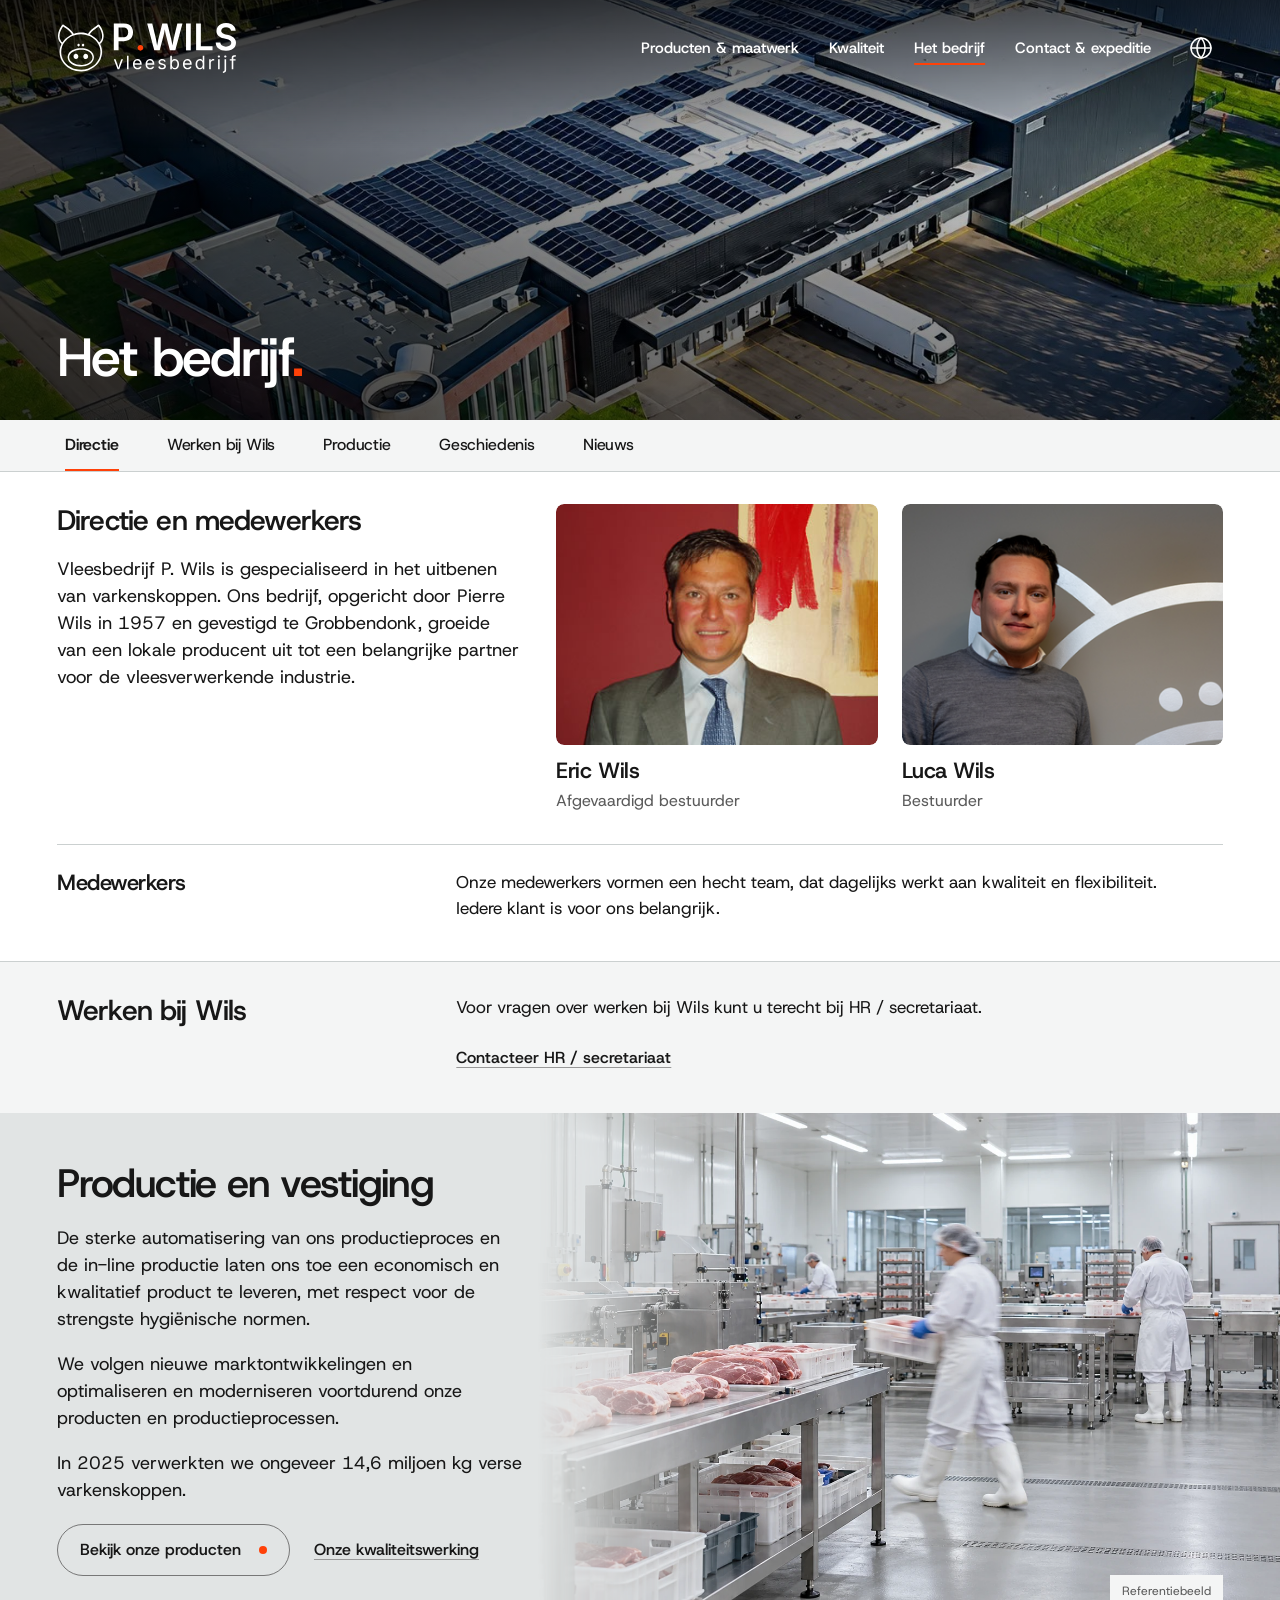
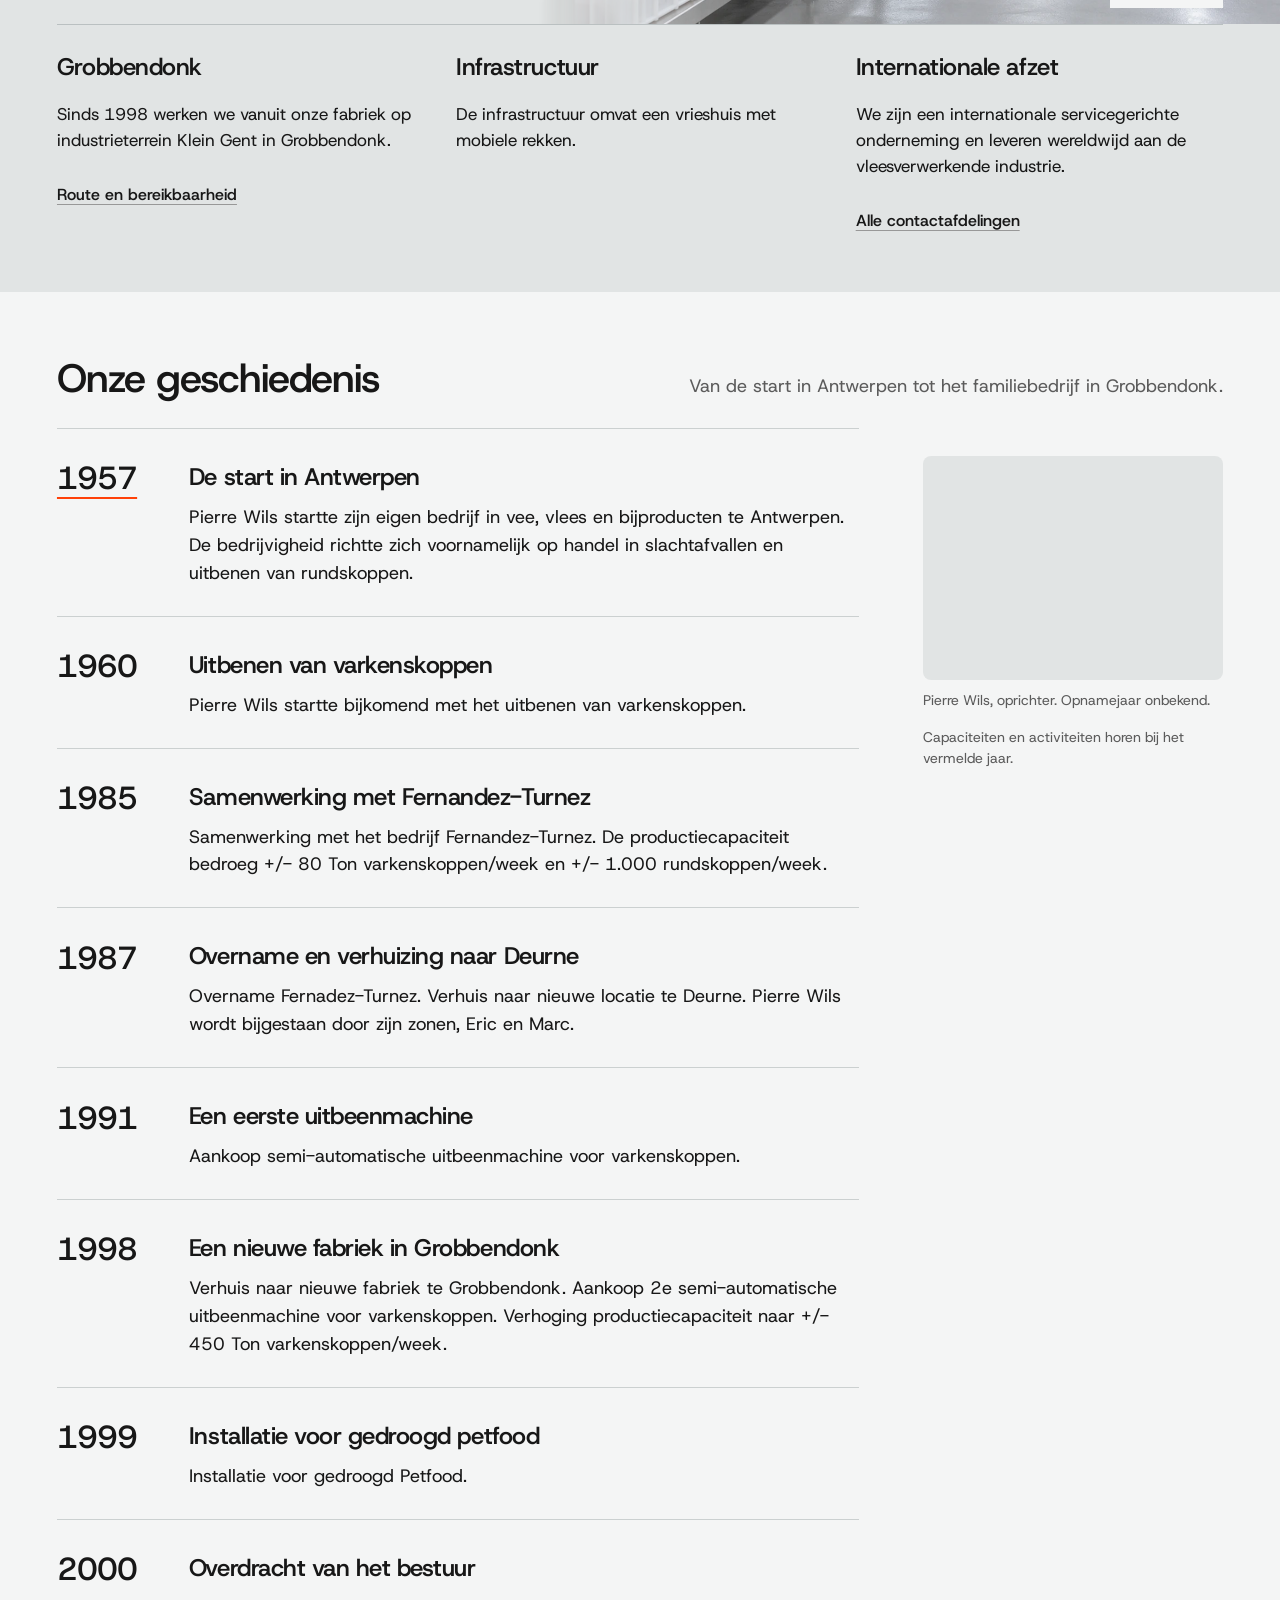
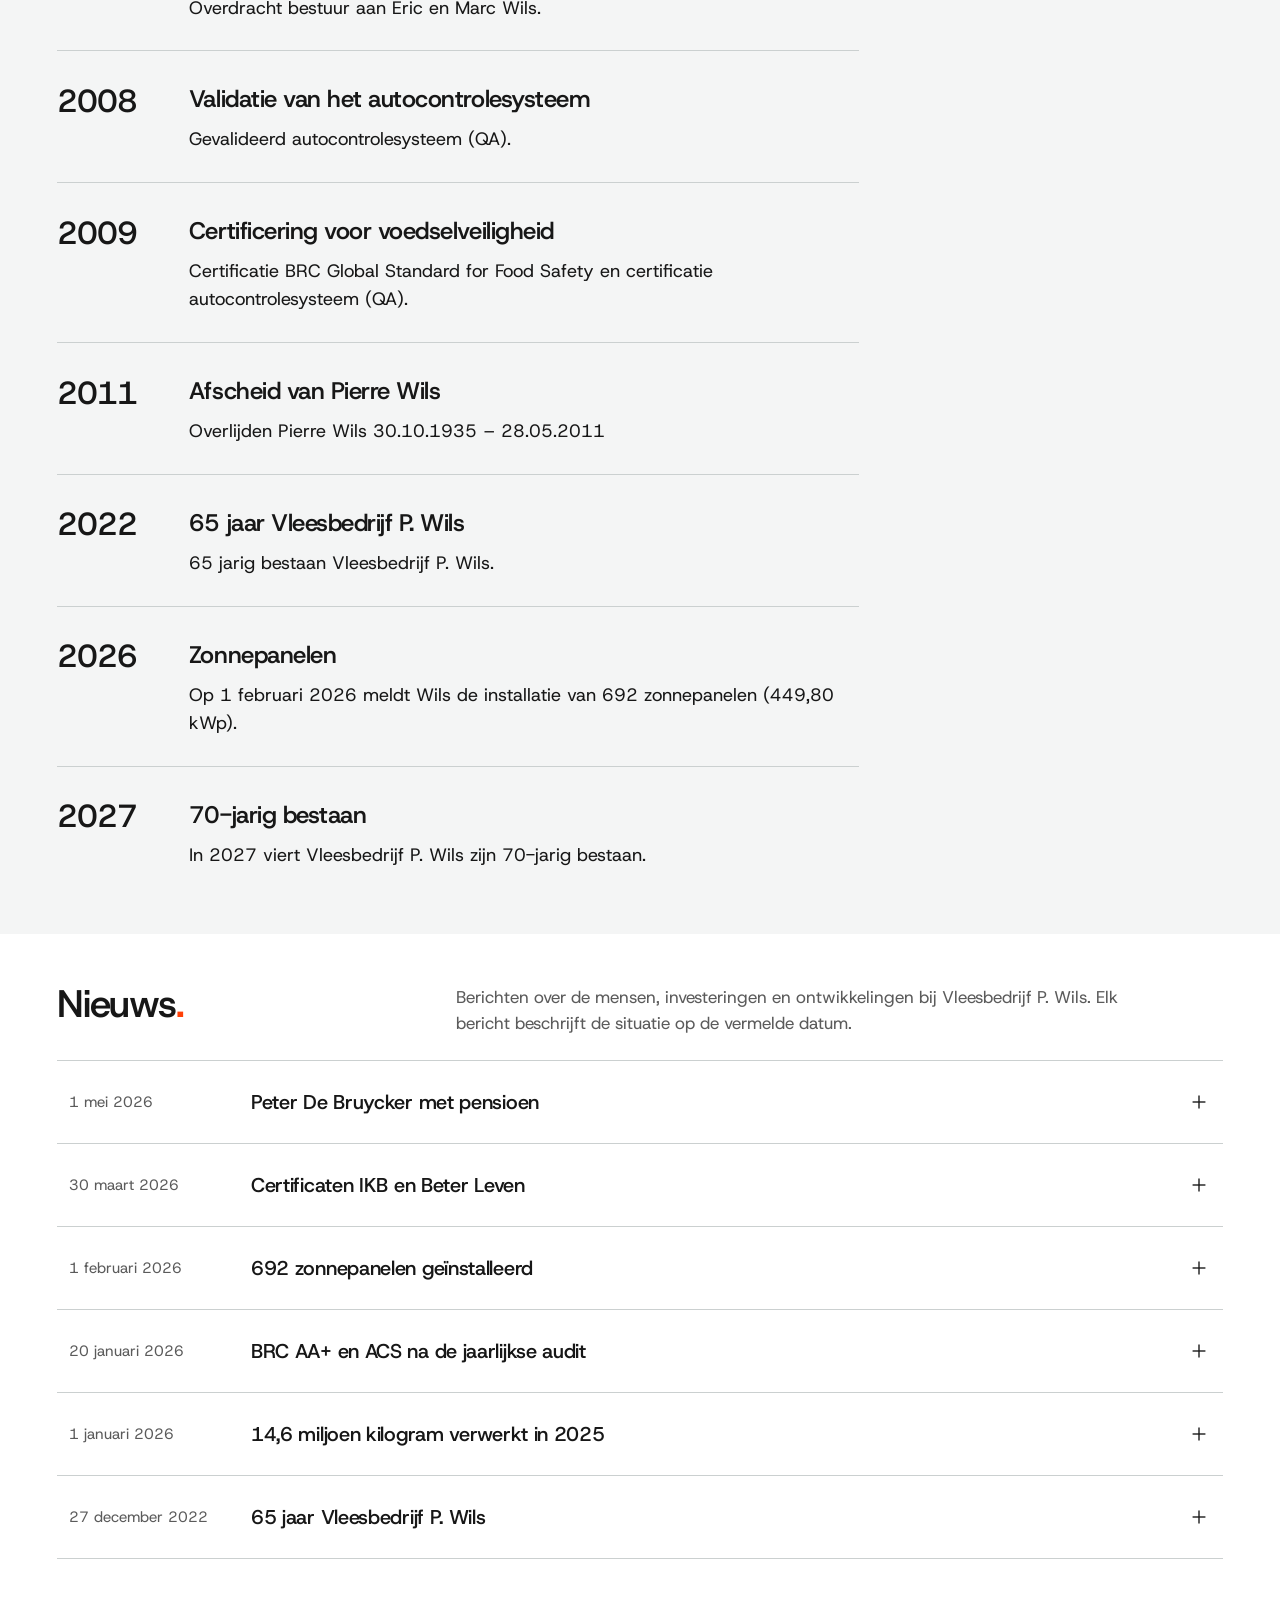
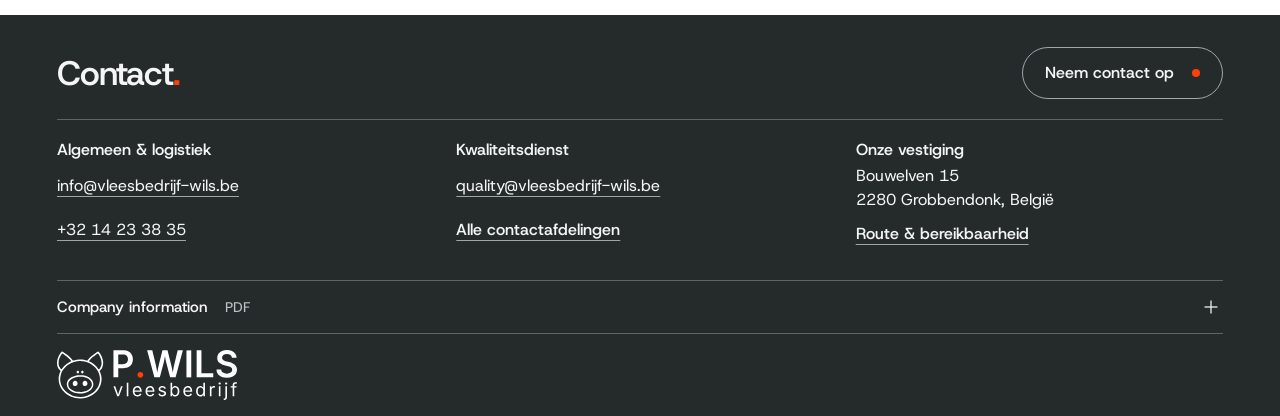
==== commit 7c0938b8: "Publish current site refinements, content and smooth scrolling" ====
--- a/bedrijf.html
+++ b/bedrijf.html
@@ -1,25 +1,26 @@
-<!doctype html><html lang="nl"><head><meta charset="utf-8"><meta name="viewport" content="width=device-width,initial-scale=1"><meta name="robots" content="noindex,nofollow"><meta name="color-scheme" content="light"><meta name="description" content="Vleesbedrijf P. Wils in Grobbendonk. De mensen, productie, vestiging en volledige geschiedenis sinds 1957."><title>Het bedrijf · P.WILS</title><link rel="preload" href="assets/fonts/HostGrotesk.ttf" as="font" type="font/ttf" crossorigin><link rel="stylesheet" href="home.css?v=29&amp;r=29-ready"><link rel="stylesheet" href="buttons-footer.css?v=29&amp;r=29-ready"><link rel="stylesheet" href="navigation.css?v=49-ready"><link rel="stylesheet" href="site-system.css?v=29&amp;r=29-ready"><link rel="stylesheet" href="bedrijf.css?v=company-29&amp;r=29-ready"><link rel="stylesheet" href="page-headers.css?v=32&amp;r=29-ready"><script src="site-system.js?v=motion-recovery-60" defer></script><script src="bedrijf.js?v=content-efficiency-71-ready" defer></script><script src="page-headers.js?v=inner-cover-63" defer></script><link rel="stylesheet" href="inner-openings.css?v=chapter-navigation-68-final"><link rel="stylesheet" href="company-opening.css?v=47-ready"><script src="inner-openings.js?v=chapter-navigation-68-final" defer></script><link rel="stylesheet" href="refinement.css?v=compact-year-controls-61"><script src="refinement.js?v=motion-recovery-60" defer blocking="render"></script><link rel="stylesheet" href="site-motion.css?v=media-composition-67-ready"><script src="site-motion.js?v=media-composition-67-ready" defer blocking="render"></script><link rel="stylesheet" href="page-cover.css?v=inner-cover-63"><link rel="stylesheet" href="industrial-imagery.css?v=industrial-imagery-72-ready"></head><body data-industrial-imagery="72" data-inner-opening="47" data-site-motion-page="58" class="inner-opening-47 inner-page company-page has-page-banner has-sticky-chapters" data-sticky-chapters-page="68"><div id="top"></div><a class="skip-link" href="#inhoud">Naar de inhoud</a><header class="site-header"><div class="header-inner wrap">
+<!doctype html><html lang="nl" data-wils-page="company"><head><meta charset="utf-8"><meta name="viewport" content="width=device-width,initial-scale=1"><meta name="robots" content="noindex,nofollow"><meta name="color-scheme" content="light"><meta name="description" content="Vleesbedrijf P. Wils in Grobbendonk. De mensen, productie, vestiging en volledige geschiedenis sinds 1957."><title>Het bedrijf · P.WILS</title><link rel="preload" href="assets/fonts/HostGrotesk.ttf" as="font" type="font/ttf" crossorigin><link rel="stylesheet" href="home.css?v=29&amp;r=29-ready"><link rel="stylesheet" href="buttons-footer.css?v=29&amp;r=29-ready"><link rel="stylesheet" href="navigation.css?v=menu-languages-96-local"><link rel="stylesheet" href="site-system.css?v=29&amp;r=29-ready"><link rel="stylesheet" href="bedrijf.css?v=section-balance-103-local"><link rel="stylesheet" href="page-headers.css?v=32&amp;r=29-ready"><script src="site-system.js?v=motion-recovery-60" defer></script><script src="bedrijf.js?v=content-efficiency-71-ready" defer></script><script src="page-headers.js?v=scroll-performance-111-local" defer></script><link rel="stylesheet" href="inner-openings.css?v=chapter-navigation-68-final"><link rel="stylesheet" href="company-opening.css?v=section-balance-103-local"><script src="inner-openings.js?v=scroll-performance-111-local" defer></script><link rel="stylesheet" href="refinement.css?v=connected-pages-98-local"><script src="refinement.js?v=fixed-canvas-106-local" defer blocking="render"></script><link rel="stylesheet" href="site-motion.css?v=media-composition-67-ready"><script src="site-motion.js?v=scroll-interrupt-119-local" defer blocking="render"></script><link rel="stylesheet" href="page-cover.css?v=inner-cover-63"><link rel="stylesheet" href="industrial-imagery.css?v=industrial-imagery-72-ready"><link rel="stylesheet" href="palette-system.css?v=section-palette-91-local"><script src="page-transitions.js?v=scroll-interrupt-119-local" blocking="render"></script><link rel="stylesheet" href="page-transitions.css?v=fixed-canvas-106-local"><link rel="stylesheet" href="news.css?v=news-links-107-ready"><script src="news.js?v=news-links-107-ready" defer blocking="render"></script><link rel="stylesheet" href="grid-system.css?v=grid-careers-115-local"><link rel="stylesheet" href="production-fade.css?v=production-fade-116-local"></head><body data-industrial-imagery="72" data-inner-opening="47" data-site-motion-page="58" class="inner-opening-47 inner-page company-page has-page-banner has-sticky-chapters grid-system-115" data-sticky-chapters-page="68"><div id="top"></div><a class="skip-link" href="#inhoud">Naar de inhoud</a><header class="site-header"><div class="header-inner wrap">
 <a class="brand" href="index.html?v=29#intro" aria-label="P.WILS vleesbedrijf, naar home"><img class="brand-dark" src="assets/wils-logo.svg" alt="" width="200" height="55"><img class="brand-light" src="assets/wils-logo-light.svg" alt="" width="200" height="55"></a>
 <nav class="desktop-nav" aria-label="Hoofdnavigatie"><a class="nav-link" href="producten.html?v=29">Producten &amp; maatwerk</a><a class="nav-link" href="kwaliteit.html?v=29">Kwaliteit</a><a class="nav-link" href="bedrijf.html?v=29" aria-current="page">Het bedrijf</a><a class="nav-link" href="contact.html?v=29">Contact &amp; expeditie</a></nav>
 <a class="language-return" href="index.html?v=29" aria-label="Taalkeuze openen" title="Taalkeuze"><svg class="language-globe" viewBox="0 0 24 24" fill="none" stroke="currentColor" stroke-width="1.5" stroke-linecap="round" stroke-linejoin="round" aria-hidden="true"><circle cx="12" cy="12" r="10"/><path d="M12 2a14.5 14.5 0 0 0 0 20 14.5 14.5 0 0 0 0-20M2 12h20"/></svg></a>
 <button class="menu-toggle" type="button" aria-label="Open navigatie" aria-controls="mobile-menu" aria-expanded="false"><span data-menu-label>Menu</span><svg class="menu-glyph" viewBox="0 0 24 24" fill="none" aria-hidden="true"><path d="M4 8h16M4 16h16" stroke="currentColor" stroke-width="1.5"/></svg></button></div>
-<nav class="mobile-menu" id="mobile-menu" aria-label="Mobiele hoofdnavigatie" hidden><a class="nav-link" href="producten.html?v=29">Producten &amp; maatwerk</a><a class="nav-link" href="kwaliteit.html?v=29">Kwaliteit</a><a class="nav-link" href="bedrijf.html?v=29" aria-current="page">Het bedrijf</a><a class="nav-link" href="contact.html?v=29">Contact &amp; expeditie</a><div class="mobile-language" role="group" aria-labelledby="mobile-language-label">
-<div class="mobile-language-row"><span class="mobile-language-label" id="mobile-language-label"><svg class="language-globe" viewBox="0 0 24 24" fill="none" stroke="currentColor" stroke-width="1.5" stroke-linecap="round" stroke-linejoin="round" aria-hidden="true" focusable="false"><circle cx="12" cy="12" r="10"/><path d="M12 2a14.5 14.5 0 0 0 0 20 14.5 14.5 0 0 0 0-20M2 12h20"/></svg><span>Taal</span></span><div class="mobile-language-options"><a href="index.html?v=49-ready#intro" data-menu-language="nl" lang="nl" aria-current="true">Nederlands</a><a href="index.html?v=49-ready#intro" data-menu-language="en" lang="en">English</a></div></div>
-<a class="mobile-language-pdf" href="index.html?v=49-ready" data-language-return>Andere talen (PDF)</a></div></nav></header><main id="inhoud"><div class="company-view"><div class="page-cover-stage" data-page-cover><section class="page-banner page-banner--company" id="familiebedrijf" aria-labelledby="company-title" data-page-hero data-hero-parallax>
-<div class="page-banner-media"><img src="assets/page-headers/bedrijf.jpg" alt="Luchtfoto van de Wils-vestiging aan Bouwelven 15 in Grobbendonk" width="1600" height="900" fetchpriority="high" decoding="async"></div>
-<div class="page-banner-shade" aria-hidden="true"></div><div class="page-wrap page-banner-content"><h1 class="page-banner-title" id="company-title"><span class="page-banner-title-mask"><span data-banner-title>Het bedrijf<span class="brand-period">.</span></span></span></h1></div></section></div><div class="page-content-sheet" data-page-sheet><div class="page-chapters" data-sticky-chapters="68"><nav class="page-wrap page-chapters-inner" data-page-chapters aria-label="Op deze pagina"><a href="#mensen" aria-label="Directie &amp; medewerkers" aria-current="location"><span class="chapter-label-full" data-label="Directie &amp; medewerkers" aria-hidden="true">Directie &amp; medewerkers</span><span class="chapter-label-compact" data-label="Directie" aria-hidden="true">Directie</span></a><a href="#productie" aria-label="Productie &amp; vestiging"><span class="chapter-label-full" data-label="Productie &amp; vestiging" aria-hidden="true">Productie &amp; vestiging</span><span class="chapter-label-compact" data-label="Productie" aria-hidden="true">Productie</span></a><a href="#geschiedenis" aria-label="Geschiedenis"><span class="chapter-label-full" data-label="Geschiedenis" aria-hidden="true">Geschiedenis</span><span class="chapter-label-compact" data-label="Geschiedenis" aria-hidden="true">Geschiedenis</span></a></nav></div>
+<nav class="mobile-menu" id="mobile-menu" aria-label="Mobiele hoofdnavigatie" hidden><a class="nav-link" href="producten.html?v=29">Producten &amp; maatwerk</a><a class="nav-link" href="kwaliteit.html?v=29">Kwaliteit</a><a class="nav-link" href="bedrijf.html?v=29" aria-current="page">Het bedrijf</a><a class="nav-link" href="contact.html?v=29">Contact &amp; expeditie</a><div class="mobile-language" role="group" aria-label="Languages" lang="en">
+<div class="mobile-language-row"><span class="mobile-language-icon" aria-hidden="true"><svg class="language-globe" viewBox="0 0 24 24" fill="none" stroke="currentColor" stroke-width="1.5" stroke-linecap="round" stroke-linejoin="round" aria-hidden="true" focusable="false"><circle cx="12" cy="12" r="10"/><path d="M12 2a14.5 14.5 0 0 0 0 20 14.5 14.5 0 0 0 0-20M2 12h20"/></svg></span><div class="mobile-language-options"><a href="index.html?v=49-ready#intro" data-menu-language="nl" lang="nl" aria-current="true" aria-label="Nederlands">NL</a><a href="index.html?v=49-ready#intro" data-menu-language="en" lang="en" aria-label="English">ENG</a></div></div>
+<a class="mobile-language-pdf" href="index.html?v=49-ready" data-language-return lang="en">Other languages (PDF)</a></div></nav></header><main id="inhoud"><div class="company-view"><div class="page-cover-stage" data-page-cover><section class="page-banner page-banner--company" id="familiebedrijf" aria-labelledby="company-title" data-page-hero data-hero-parallax>
+<div class="page-transition-media" data-transition-media><div class="page-banner-media"><img src="assets/page-headers/bedrijf.jpg" alt="Luchtfoto van de Wils-vestiging aan Bouwelven 15 in Grobbendonk" width="1600" height="900" fetchpriority="high" decoding="async"></div>
+<div class="page-banner-shade" aria-hidden="true"></div></div><div class="page-wrap page-banner-content"><h1 class="page-banner-title" id="company-title"><span class="page-banner-title-mask"><span data-banner-title>Het bedrijf<span class="brand-period">.</span></span></span></h1></div></section></div><div class="page-content-sheet" data-page-sheet><div class="page-chapters" data-sticky-chapters="68"><nav class="page-wrap page-chapters-inner" data-page-chapters aria-label="Op deze pagina"><a href="#mensen" aria-label="Directie &amp; medewerkers" aria-current="location"><span class="chapter-label-full" data-label="Directie" aria-hidden="true">Directie</span><span class="chapter-label-compact" data-label="Directie" aria-hidden="true">Directie</span></a><a href="#werken-bij-wils" aria-label="Werken bij Wils"><span class="chapter-label-full" data-label="Werken bij Wils" aria-hidden="true">Werken bij Wils</span><span class="chapter-label-compact" data-label="Werken bij Wils" aria-hidden="true">Werken bij Wils</span></a><a href="#productie" aria-label="Productie &amp; vestiging"><span class="chapter-label-full" data-label="Productie" aria-hidden="true">Productie</span><span class="chapter-label-compact" data-label="Productie" aria-hidden="true">Productie</span></a><a href="#geschiedenis" aria-label="Geschiedenis"><span class="chapter-label-full" data-label="Geschiedenis" aria-hidden="true">Geschiedenis</span><span class="chapter-label-compact" data-label="Geschiedenis" aria-hidden="true">Geschiedenis</span></a><a href="#nieuws" aria-label="Nieuws"><span class="chapter-label-full" data-label="Nieuws" aria-hidden="true">Nieuws</span><span class="chapter-label-compact" data-label="Nieuws" aria-hidden="true">Nieuws</span></a></nav></div>
 <section class="chapter company-people company-opening-v47" id="mensen" aria-labelledby="people-title" data-chapter-section data-company-content="71"><span class="company-alias" id="directie"></span><div class="page-wrap">
   <div class="company-editorial-opening" data-opening-group>
     <div class="company-editorial-copy"><h2 id="people-title" data-site-motion="heading">Directie en medewerkers</h2><div class="company-editorial-lead" data-site-motion="body"><p>Vleesbedrijf P. Wils is gespecialiseerd in het uitbenen van varkenskoppen. Ons bedrijf, opgericht door Pierre Wils in 1957 en gevestigd te Grobbendonk, groeide van een lokale producent uit tot een belangrijke partner voor de vleesverwerkende industrie.</p></div></div>
-    <div class="company-editorial-portraits"><figure class="company-director"><div class="company-director-photo" data-site-motion="media"><img src="assets/company/eric-wils-portret-v79.webp" width="1448" height="1086" alt="Eric Wils" loading="lazy" decoding="async"></div><figcaption data-site-motion="body"><h3>Eric Wils</h3><p>Afgevaardigd bestuurder</p></figcaption></figure><figure class="company-director"><div class="company-director-photo" data-site-motion="media"><img src="assets/company/luca-wils-portret-v79.webp" width="1448" height="1086" alt="Luca Wils" loading="lazy" decoding="async"></div><figcaption data-site-motion="body"><h3>Luca Wils</h3><p>Bestuurder</p></figcaption></figure></div>
-    <div class="prose company-team-copy" data-site-motion="body"><p>Onze medewerkers vormen een hecht team, dat dagelijks werkt aan kwaliteit en flexibiliteit. Iedere klant is voor ons belangrijk.</p></div>
+    <div class="company-editorial-portraits"><figure class="company-director"><div class="company-director-photo" data-site-motion="media"><img src="assets/company/eric-wils-origineel-kleur-v95.jpg" width="340" height="255" alt="Eric Wils" loading="lazy" decoding="async"></div><figcaption data-site-motion="body"><h3>Eric Wils</h3><p>Afgevaardigd bestuurder</p></figcaption></figure><figure class="company-director"><div class="company-director-photo" data-site-motion="media"><img src="assets/company/luca-wils-origineel-v95.png" width="345" height="259" alt="Luca Wils" loading="lazy" decoding="async"></div><figcaption data-site-motion="body"><h3>Luca Wils</h3><p>Bestuurder</p></figcaption></figure></div>
+    <div class="prose company-team-copy" data-opening-group><h3 id="team-title" data-site-motion="heading">Medewerkers</h3><p data-site-motion="body">Onze medewerkers vormen een hecht team, dat dagelijks werkt aan kwaliteit en flexibiliteit. Iedere klant is voor ons belangrijk.</p></div>
   </div>
 </div></section>
-<section class="chapter company-evidence" id="productie" aria-labelledby="production-title" data-chapter-section><div class="page-wrap">
+<section class="chapter company-careers" id="werken-bij-wils" aria-labelledby="careers-title" data-chapter-section><div class="page-wrap"><div class="careers-layout" data-opening-group><h2 id="careers-title" data-site-motion="heading">Werken bij Wils</h2><div class="careers-copy" data-site-motion="body"><p>Voor vragen over werken bij Wils kunt u terecht bij HR / secretariaat.</p><a class="text-link" href="contact.html?afdeling=hr#vraag">Contacteer HR / secretariaat</a></div></div></div></section>
+<section class="chapter company-evidence" id="productie" aria-labelledby="production-title" data-chapter-section><div class="company-production-intro" data-production-fade="116"><div class="page-wrap">
   <div class="chapter-head enter"><h2 id="production-title" data-site-motion="heading">Productie en vestiging</h2></div>
   <div class="company-production-grid"><div class="prose company-production-copy" data-site-motion="body"><p>De sterke automatisering van ons productieproces en de in-line productie laten ons toe een economisch en kwalitatief product te leveren, met respect voor de strengste hygiënische normen.</p><p>We volgen nieuwe marktontwikkelingen en optimaliseren en moderniseren voortdurend onze producten en productieprocessen.</p><p>In 2025 verwerkten we ongeveer 14,6 miljoen kg verse varkenskoppen.</p><div class="company-actions"><a class="action-primary" href="producten.html#productgids"><span class="action-label">Bekijk onze producten</span><span class="action-dot" aria-hidden="true"></span></a><a class="text-link" href="kwaliteit.html">Onze kwaliteitswerking</a></div></div>
   <figure class="company-photo-request" data-site-motion="media"><div class="company-workfloor-media media-reveal"><img src="assets/company/wils-workfloor-reference-v72.webp" width="1672" height="941" alt="Gegenereerd referentiebeeld van medewerkers in beweging in een schone productieomgeving; geen Wils-medewerkers of Wils-installatie" loading="lazy" decoding="async"></div><figcaption>Referentiebeeld</figcaption></figure></div>
-  <div class="company-evidence-register">
+  </div></div><div class="page-wrap company-production-facts"><div class="company-evidence-register">
     <section id="grobbendonk" aria-labelledby="location-title"><h3 id="location-title" data-site-motion="heading">Grobbendonk</h3><div class="prose" data-site-motion="body"><p>Sinds 1998 werken we vanuit onze fabriek op industrieterrein Klein Gent in Grobbendonk.</p></div><div class="company-actions"><a class="text-link" href="contact.html#contact-route" data-site-motion="body">Route en bereikbaarheid</a></div></section>
     <section aria-labelledby="infrastructure-title"><h3 id="infrastructure-title" data-site-motion="heading">Infrastructuur</h3><div class="prose" data-site-motion="body"><p>De infrastructuur omvat een vrieshuis met mobiele rekken.</p></div></section>
     <section id="internationaal" aria-labelledby="international-title"><h3 id="international-title" data-site-motion="heading">Internationale afzet</h3><div class="prose" data-site-motion="body"><p>We zijn een internationale servicegerichte onderneming en leveren wereldwijd aan de vleesverwerkende industrie.</p></div><div class="company-actions"><a class="text-link" href="contact.html#contact-afdelingen" data-site-motion="body">Alle contactafdelingen</a></div></section>
@@ -27,16 +28,17 @@
 </div></section>
 <section class="chapter company-history" id="geschiedenis" aria-labelledby="full-history-title" data-chapter-section><div class="page-wrap">
   <div class="chapter-head company-history-heading enter"><h2 id="full-history-title" data-site-motion="heading">Onze geschiedenis</h2><p data-site-motion="body">Van de start in Antwerpen tot het familiebedrijf in Grobbendonk.</p></div>
-  <div class="company-history-layout"><div class="company-chronology" data-site-motion="sequence"><article class="company-event" id="geschiedenis-1957" data-company-year="1957" data-archive-key="founder"><a class="company-event-year" href="#geschiedenis-1957" aria-label="1957: De start in Antwerpen"><time datetime="1957">1957</time></a><div class="company-event-copy"><h3>De start in Antwerpen</h3><p>Pierre Wils startte zijn eigen bedrijf in vee, vlees en bijproducten te Antwerpen. De bedrijvigheid richtte zich voornamelijk op handel in slachtafvallen en uitbenen van rundskoppen.</p><figure class="company-inline-archive"><div class="company-archive-photo"><img src="assets/history/pierre-wils-kleur-v1.jpg" width="1451" height="1084" alt="Archiefportret van oprichter Pierre Wils" loading="lazy" decoding="async"></div><figcaption>Pierre Wils, oprichter. Opnamejaar onbekend.</figcaption></figure></div></article><article class="company-event" id="geschiedenis-1960" data-company-year="1960" data-archive-key="founder"><a class="company-event-year" href="#geschiedenis-1960" aria-label="1960: Uitbenen van varkenskoppen"><time datetime="1960">1960</time></a><div class="company-event-copy"><h3>Uitbenen van varkenskoppen</h3><p>Pierre Wils startte bijkomend met het uitbenen van varkenskoppen.</p></div></article><article class="company-event" id="geschiedenis-1985" data-company-year="1985" data-archive-key="founder"><a class="company-event-year" href="#geschiedenis-1985" aria-label="1985: Samenwerking met Fernandez-Turnez"><time datetime="1985">1985</time></a><div class="company-event-copy"><h3>Samenwerking met Fernandez-Turnez</h3><p>Samenwerking met het bedrijf Fernandez-Turnez. De productiecapaciteit bedroeg +/- 80 Ton varkenskoppen/week en +/- 1.000 rundskoppen/week.</p></div></article><article class="company-event" id="geschiedenis-1987" data-company-year="1987" data-archive-key="founder"><a class="company-event-year" href="#geschiedenis-1987" aria-label="1987: Overname en verhuizing naar Deurne"><time datetime="1987">1987</time></a><div class="company-event-copy"><h3>Overname en verhuizing naar Deurne</h3><p>Overname Fernadez-Turnez. Verhuis naar nieuwe locatie te Deurne. Pierre Wils wordt bijgestaan door zijn zonen, Eric en Marc.</p></div></article><article class="company-event" id="geschiedenis-1991" data-company-year="1991" data-archive-key="founder"><a class="company-event-year" href="#geschiedenis-1991" aria-label="1991: Een eerste uitbeenmachine"><time datetime="1991">1991</time></a><div class="company-event-copy"><h3>Een eerste uitbeenmachine</h3><p>Aankoop semi-automatische uitbeenmachine voor varkenskoppen.</p></div></article><article class="company-event" id="geschiedenis-1998" data-company-year="1998" data-archive-key="location"><a class="company-event-year" href="#geschiedenis-1998" aria-label="1998: Een nieuwe fabriek in Grobbendonk"><time datetime="1998">1998</time></a><div class="company-event-copy"><h3>Een nieuwe fabriek in Grobbendonk</h3><p>Verhuis naar nieuwe fabriek te Grobbendonk. Aankoop 2e semi-automatische uitbeenmachine voor varkenskoppen. Verhoging productiecapaciteit naar +/- 450 Ton varkenskoppen/week.</p><figure class="company-inline-archive"><div class="company-archive-photo"><img src="assets/history/wils-grobbendonk-scherp-v1.jpg" width="1499" height="1049" alt="Archiefbeeld van de Wils-vestiging in Grobbendonk" loading="lazy" decoding="async"></div><figcaption>Archiefbeeld van de vestiging in Grobbendonk. Opnamejaar onbekend.</figcaption></figure></div></article><article class="company-event" id="geschiedenis-1999" data-company-year="1999" data-archive-key="location"><a class="company-event-year" href="#geschiedenis-1999" aria-label="1999: Installatie voor gedroogd petfood"><time datetime="1999">1999</time></a><div class="company-event-copy"><h3>Installatie voor gedroogd petfood</h3><p>Installatie voor gedroogd Petfood.</p></div></article><article class="company-event" id="geschiedenis-2000" data-company-year="2000" data-archive-key="location"><a class="company-event-year" href="#geschiedenis-2000" aria-label="2000: Overdracht van het bestuur"><time datetime="2000">2000</time></a><div class="company-event-copy"><h3>Overdracht van het bestuur</h3><p>Overdracht bestuur aan Eric en Marc Wils.</p></div></article><article class="company-event" id="geschiedenis-2008" data-company-year="2008" data-archive-key="location"><a class="company-event-year" href="#geschiedenis-2008" aria-label="2008: Validatie van het autocontrolesysteem"><time datetime="2008">2008</time></a><div class="company-event-copy"><h3>Validatie van het autocontrolesysteem</h3><p>Gevalideerd autocontrolesysteem (QA).</p></div></article><article class="company-event" id="geschiedenis-2009" data-company-year="2009" data-archive-key="location"><a class="company-event-year" href="#geschiedenis-2009" aria-label="2009: Certificering voor voedselveiligheid"><time datetime="2009">2009</time></a><div class="company-event-copy"><h3>Certificering voor voedselveiligheid</h3><p>Certificatie BRC Global Standard for Food Safety en certificatie autocontrolesysteem (QA).</p></div></article><article class="company-event" id="geschiedenis-2011" data-company-year="2011" data-archive-key="location"><a class="company-event-year" href="#geschiedenis-2011" aria-label="2011: Afscheid van Pierre Wils"><time datetime="2011">2011</time></a><div class="company-event-copy"><h3>Afscheid van Pierre Wils</h3><p>Overlijden Pierre Wils 30.10.1935 – 28.05.2011</p></div></article><article class="company-event" id="geschiedenis-2022" data-company-year="2022" data-archive-key="location"><a class="company-event-year" href="#geschiedenis-2022" aria-label="2022: 65 jaar Vleesbedrijf P. Wils"><time datetime="2022">2022</time></a><div class="company-event-copy"><h3>65 jaar Vleesbedrijf P. Wils</h3><p>65 jarig bestaan Vleesbedrijf P. Wils.</p></div></article><article class="company-event" id="geschiedenis-2026" data-company-year="2026" data-archive-key="solar"><a class="company-event-year" href="#geschiedenis-2026" aria-label="2026: Zonnepanelen"><time datetime="2026">2026</time></a><div class="company-event-copy"><span class="compatibility-anchor" id="investeren"></span><h3 id="investment-title">Zonnepanelen</h3><p>Op 1 februari 2026 meldt Wils de installatie van 692 zonnepanelen (449,80 kWp).</p><figure class="company-inline-archive"><div class="company-archive-photo"><img src="assets/company/luchtfoto-wils.webp" width="1538" height="1023" alt="Luchtfoto van de Wils-vestiging met zonnepanelen in Grobbendonk" loading="lazy" decoding="async"></div><figcaption>De Wils-vestiging met zonnepanelen. Opnamejaar onbekend.</figcaption></figure></div></article></div><aside class="company-archive" aria-label="Archiefbeeld bij de geschiedenis"><figure class="company-inline-archive" data-archive-figure><div class="company-archive-photo"><img src="assets/history/pierre-wils-kleur-v1.jpg" width="1451" height="1084" alt="Archiefportret van oprichter Pierre Wils" loading="lazy" decoding="async" data-archive-image></div><figcaption data-archive-caption>Pierre Wils, oprichter. Opnamejaar onbekend.</figcaption></figure><p class="company-archive-context">Capaciteiten en activiteiten horen bij het vermelde jaar.</p></aside></div>
+  <div class="company-history-layout"><div class="company-chronology" data-site-motion="sequence"><article class="company-event" id="geschiedenis-1957" data-company-year="1957" data-archive-key="founder"><a class="company-event-year" href="#geschiedenis-1957" aria-label="1957: De start in Antwerpen"><time datetime="1957">1957</time></a><div class="company-event-copy"><h3>De start in Antwerpen</h3><p>Pierre Wils startte zijn eigen bedrijf in vee, vlees en bijproducten te Antwerpen. De bedrijvigheid richtte zich voornamelijk op handel in slachtafvallen en uitbenen van rundskoppen.</p><figure class="company-inline-archive"><div class="company-archive-photo"><img src="assets/history/pierre-wils-kleur-v1.jpg" width="1451" height="1084" alt="Archiefportret van oprichter Pierre Wils" loading="lazy" decoding="async"></div><figcaption>Pierre Wils, oprichter. Opnamejaar onbekend.</figcaption></figure></div></article><article class="company-event" id="geschiedenis-1960" data-company-year="1960" data-archive-key="founder"><a class="company-event-year" href="#geschiedenis-1960" aria-label="1960: Uitbenen van varkenskoppen"><time datetime="1960">1960</time></a><div class="company-event-copy"><h3>Uitbenen van varkenskoppen</h3><p>Pierre Wils startte bijkomend met het uitbenen van varkenskoppen.</p></div></article><article class="company-event" id="geschiedenis-1985" data-company-year="1985" data-archive-key="founder"><a class="company-event-year" href="#geschiedenis-1985" aria-label="1985: Samenwerking met Fernandez-Turnez"><time datetime="1985">1985</time></a><div class="company-event-copy"><h3>Samenwerking met Fernandez-Turnez</h3><p>Samenwerking met het bedrijf Fernandez-Turnez. De productiecapaciteit bedroeg +/- 80 Ton varkenskoppen/week en +/- 1.000 rundskoppen/week.</p></div></article><article class="company-event" id="geschiedenis-1987" data-company-year="1987" data-archive-key="founder"><a class="company-event-year" href="#geschiedenis-1987" aria-label="1987: Overname en verhuizing naar Deurne"><time datetime="1987">1987</time></a><div class="company-event-copy"><h3>Overname en verhuizing naar Deurne</h3><p>Overname Fernadez-Turnez. Verhuis naar nieuwe locatie te Deurne. Pierre Wils wordt bijgestaan door zijn zonen, Eric en Marc.</p></div></article><article class="company-event" id="geschiedenis-1991" data-company-year="1991" data-archive-key="founder"><a class="company-event-year" href="#geschiedenis-1991" aria-label="1991: Een eerste uitbeenmachine"><time datetime="1991">1991</time></a><div class="company-event-copy"><h3>Een eerste uitbeenmachine</h3><p>Aankoop semi-automatische uitbeenmachine voor varkenskoppen.</p></div></article><article class="company-event" id="geschiedenis-1998" data-company-year="1998" data-archive-key="location"><a class="company-event-year" href="#geschiedenis-1998" aria-label="1998: Een nieuwe fabriek in Grobbendonk"><time datetime="1998">1998</time></a><div class="company-event-copy"><h3>Een nieuwe fabriek in Grobbendonk</h3><p>Verhuis naar nieuwe fabriek te Grobbendonk. Aankoop 2e semi-automatische uitbeenmachine voor varkenskoppen. Verhoging productiecapaciteit naar +/- 450 Ton varkenskoppen/week.</p><figure class="company-inline-archive"><div class="company-archive-photo"><img src="assets/history/wils-grobbendonk-scherp-v1.jpg" width="1499" height="1049" alt="Archiefbeeld van de Wils-vestiging in Grobbendonk" loading="lazy" decoding="async"></div><figcaption>Archiefbeeld van de vestiging in Grobbendonk. Opnamejaar onbekend.</figcaption></figure></div></article><article class="company-event" id="geschiedenis-1999" data-company-year="1999" data-archive-key="location"><a class="company-event-year" href="#geschiedenis-1999" aria-label="1999: Installatie voor gedroogd petfood"><time datetime="1999">1999</time></a><div class="company-event-copy"><h3>Installatie voor gedroogd petfood</h3><p>Installatie voor gedroogd Petfood.</p></div></article><article class="company-event" id="geschiedenis-2000" data-company-year="2000" data-archive-key="location"><a class="company-event-year" href="#geschiedenis-2000" aria-label="2000: Overdracht van het bestuur"><time datetime="2000">2000</time></a><div class="company-event-copy"><h3>Overdracht van het bestuur</h3><p>Overdracht bestuur aan Eric en Marc Wils.</p></div></article><article class="company-event" id="geschiedenis-2008" data-company-year="2008" data-archive-key="location"><a class="company-event-year" href="#geschiedenis-2008" aria-label="2008: Validatie van het autocontrolesysteem"><time datetime="2008">2008</time></a><div class="company-event-copy"><h3>Validatie van het autocontrolesysteem</h3><p>Gevalideerd autocontrolesysteem (QA).</p></div></article><article class="company-event" id="geschiedenis-2009" data-company-year="2009" data-archive-key="location"><a class="company-event-year" href="#geschiedenis-2009" aria-label="2009: Certificering voor voedselveiligheid"><time datetime="2009">2009</time></a><div class="company-event-copy"><h3>Certificering voor voedselveiligheid</h3><p>Certificatie BRC Global Standard for Food Safety en certificatie autocontrolesysteem (QA).</p></div></article><article class="company-event" id="geschiedenis-2011" data-company-year="2011" data-archive-key="location"><a class="company-event-year" href="#geschiedenis-2011" aria-label="2011: Afscheid van Pierre Wils"><time datetime="2011">2011</time></a><div class="company-event-copy"><h3>Afscheid van Pierre Wils</h3><p>Overlijden Pierre Wils 30.10.1935 – 28.05.2011</p></div></article><article class="company-event" id="geschiedenis-2022" data-company-year="2022" data-archive-key="location"><a class="company-event-year" href="#geschiedenis-2022" aria-label="2022: 65 jaar Vleesbedrijf P. Wils"><time datetime="2022">2022</time></a><div class="company-event-copy"><h3>65 jaar Vleesbedrijf P. Wils</h3><p>65 jarig bestaan Vleesbedrijf P. Wils.</p></div></article><article class="company-event" id="geschiedenis-2026" data-company-year="2026" data-archive-key="solar"><a class="company-event-year" href="#geschiedenis-2026" aria-label="2026: Zonnepanelen"><time datetime="2026">2026</time></a><div class="company-event-copy"><span class="compatibility-anchor" id="investeren"></span><h3 id="investment-title">Zonnepanelen</h3><p>Op 1 februari 2026 meldt Wils de installatie van 692 zonnepanelen (449,80 kWp).</p><figure class="company-inline-archive"><div class="company-archive-photo"><img src="assets/company/luchtfoto-wils.webp" width="1538" height="1023" alt="Luchtfoto van de Wils-vestiging met zonnepanelen in Grobbendonk" loading="lazy" decoding="async"></div><figcaption>De Wils-vestiging met zonnepanelen. Opnamejaar onbekend.</figcaption></figure></div></article><article class="company-event" id="geschiedenis-2027" data-company-year="2027" data-archive-key="solar"><a class="company-event-year" href="#geschiedenis-2027" aria-label="2027: 70-jarig bestaan"><time datetime="2027">2027</time></a><div class="company-event-copy"><h3>70-jarig bestaan</h3><p>In 2027 viert Vleesbedrijf P. Wils zijn 70-jarig bestaan.</p></div></article></div><aside class="company-archive" aria-label="Archiefbeeld bij de geschiedenis"><figure class="company-inline-archive" data-archive-figure><div class="company-archive-photo"><img src="assets/history/pierre-wils-kleur-v1.jpg" width="1451" height="1084" alt="Archiefportret van oprichter Pierre Wils" loading="lazy" decoding="async" data-archive-image></div><figcaption data-archive-caption>Pierre Wils, oprichter. Opnamejaar onbekend.</figcaption></figure><p class="company-archive-context">Capaciteiten en activiteiten horen bij het vermelde jaar.</p></aside></div>
 </div></section>
+<section class="chapter company-news" id="nieuws" aria-labelledby="company-news-title" data-chapter-section data-company-news="107"><div class="page-wrap"><div class="company-news-top"><h2 id="company-news-title" data-site-motion="heading">Nieuws<span class="brand-period">.</span></h2><p data-site-motion="body">Berichten over de mensen, investeringen en ontwikkelingen bij Vleesbedrijf P. Wils. Elk bericht beschrijft de situatie op de vermelde datum.</p></div><div class="company-news-register" data-site-motion="sequence"><details class="company-news-item" id="pensioen-peter-de-bruycker"><summary><time datetime="2026-05-01">1 mei 2026</time><span class="company-news-title">Peter De Bruycker met pensioen</span><span class="company-news-icon" aria-hidden="true"><svg viewBox="0 0 24 24" fill="none" focusable="false"><path d="M5 12h14" stroke="currentColor" stroke-width="1.5"/><path class="plus-vertical" d="M12 5v14" stroke="currentColor" stroke-width="1.5"/></svg></span></summary><div class="company-news-copy"><blockquote lang="en"><p>After 26 rewarding years at Vleesbedrijf Wils, I will be closing an important chapter in my professional life as I retire on May 1st 2026.</p><p>I would like to sincerely thank all colleagues, customers, and suppliers for the trust, the pleasant collaborations, and the many valuable moments we have shared over the years. It has been a true privilege to be part of this journey and to build so many lasting relationships along the way.</p><p>The experiences, memories, and friendships I gained during this time will stay with me and are something I deeply appreciate.</p><p>As I step into this new phase of life, I do so with gratitude and many great memories.</p><p>Thank you all once again — and who knows, our paths may cross again!</p><p>Warm regards,</p><p>Peter</p></blockquote><a class="text-link" href="contact.html#contact-afdelingen">Actuele contactpersonen</a></div></details><details class="company-news-item" id="audit-ikb-beter-leven-2026"><summary><time datetime="2026-03-30">30 maart 2026</time><span class="company-news-title">Certificaten IKB en Beter Leven</span><span class="company-news-icon" aria-hidden="true"><svg viewBox="0 0 24 24" fill="none" focusable="false"><path d="M5 12h14" stroke="currentColor" stroke-width="1.5"/><path class="plus-vertical" d="M12 5v14" stroke="currentColor" stroke-width="1.5"/></svg></span></summary><div class="company-news-copy"><p>Vleesbedrijf P. Wils behaalt na de jaarlijkse audit de certificaten IKB en Beter Leven Kenmerk.</p><a class="text-link" href="kwaliteit.html#documenten">Actuele certificaatdocumentatie</a></div></details><details class="company-news-item" id="zonnepanelen-2026"><summary><time datetime="2026-02-01">1 februari 2026</time><span class="company-news-title">692 zonnepanelen geïnstalleerd</span><span class="company-news-icon" aria-hidden="true"><svg viewBox="0 0 24 24" fill="none" focusable="false"><path d="M5 12h14" stroke="currentColor" stroke-width="1.5"/><path class="plus-vertical" d="M12 5v14" stroke="currentColor" stroke-width="1.5"/></svg></span></summary><div class="company-news-copy"><p>Met de installatie van 692 zonnepanelen (449,80 kWp) zetten we een belangrijke stap richting een duurzame en energie-efficiënte toekomst.</p><a class="text-link" href="#geschiedenis-2026">Deze investering in onze geschiedenis</a></div></details><details class="company-news-item" id="audit-brc-acs-2026"><summary><time datetime="2026-01-20">20 januari 2026</time><span class="company-news-title">BRC AA+ en ACS na de jaarlijkse audit</span><span class="company-news-icon" aria-hidden="true"><svg viewBox="0 0 24 24" fill="none" focusable="false"><path d="M5 12h14" stroke="currentColor" stroke-width="1.5"/><path class="plus-vertical" d="M12 5v14" stroke="currentColor" stroke-width="1.5"/></svg></span></summary><div class="company-news-copy"><p>Vleesbedrijf P. Wils behaalt na de jaarlijkse audit het certificaat BRC Global Standard for Food Safety grade AA+ en certificaat ACS autocontrolesystemen.</p><a class="text-link" href="kwaliteit.html#documenten">Actuele certificaatdocumentatie</a></div></details><details class="company-news-item" id="jaarvolume-2025"><summary><time datetime="2026-01-01">1 januari 2026</time><span class="company-news-title">14,6 miljoen kilogram verwerkt in 2025</span><span class="company-news-icon" aria-hidden="true"><svg viewBox="0 0 24 24" fill="none" focusable="false"><path d="M5 12h14" stroke="currentColor" stroke-width="1.5"/><path class="plus-vertical" d="M12 5v14" stroke="currentColor" stroke-width="1.5"/></svg></span></summary><div class="company-news-copy"><p>In 2025 verwerkte Vleesbedrijf P. Wils ongeveer 14,6 miljoen kilogram verse varkenskoppen.</p><a class="text-link" href="#productie">Productie en vestiging</a></div></details><details class="company-news-item" id="65-jaar-wils"><summary><time datetime="2022-12-27">27 december 2022</time><span class="company-news-title">65 jaar Vleesbedrijf P. Wils</span><span class="company-news-icon" aria-hidden="true"><svg viewBox="0 0 24 24" fill="none" focusable="false"><path d="M5 12h14" stroke="currentColor" stroke-width="1.5"/><path class="plus-vertical" d="M12 5v14" stroke="currentColor" stroke-width="1.5"/></svg></span></summary><div class="company-news-copy"><p>Met gepaste trots melden wij het 65-jarig bestaan van Vleesbedrijf P. Wils.</p><a class="text-link" href="#geschiedenis-1957">De start in 1957</a></div></details></div></div></section>
 </div></div></main><section class="closing-chapter" id="site-contact" data-sheet aria-labelledby="contact-title">
     <div class="chapter-frame">
     <div class="wrap closing-inner">
       <div class="contact-intro"><h2 id="contact-title" data-site-motion="heading">Contact<span class="brand-period">.</span></h2><div data-site-motion="body"><a class="action-primary" href="contact.html?v=29#vraag"><span class="action-label">Neem contact op</span><span class="action-dot" aria-hidden="true"></span></a></div></div>
       <div class="contact-register" data-site-motion="sequence"><div><h3>Algemeen &amp; logistiek</h3><a href="mailto:info@vleesbedrijf-wils.be">info@vleesbedrijf-wils.be</a><a href="tel:+3214233835">+32 14 23 38 35</a></div><div><h3>Kwaliteitsdienst</h3><a href="mailto:quality@vleesbedrijf-wils.be">quality@vleesbedrijf-wils.be</a><a class="text-link" href="contact.html?v=29#contact-afdelingen">Alle contactafdelingen</a></div><div><h3>Onze vestiging</h3><address>Bouwelven 15<br>2280 Grobbendonk, België</address><a class="text-link" href="contact.html?v=29#contact-route">Route &amp; bereikbaarheid</a></div></div>
       <footer class="site-footer">
-        <details class="footer-documents"><summary><span id="footer-documents-title" lang="en">Company information <span class="footer-document-type">PDF</span></span><span class="disclosure-mark"><svg class="" viewBox="0 0 24 24" fill="none" aria-hidden="true" focusable="false"><g stroke="currentColor" stroke-width="1.5" stroke-linecap="square" stroke-linejoin="miter"><path d="M5 12h14"/><path class="plus-stem" d="M12 5v14"/></g></svg></span></summary><nav class="language-pdf-grid" aria-labelledby="footer-documents-title"><a href="https://www.vleesbedrijf-wils.be/Andere_talen/Deutsch.pdf" target="_blank" rel="noopener" data-language-pdf="de"><span lang="de">Deutsch</span><span class="sr-only">, bedrijfsinformatie, PDF (opent in een nieuw tabblad)</span></a><a href="https://www.vleesbedrijf-wils.be/Andere_talen/Francais.pdf" target="_blank" rel="noopener" data-language-pdf="fr"><span lang="fr">Français</span><span class="sr-only">, bedrijfsinformatie, PDF (opent in een nieuw tabblad)</span></a><a href="https://www.vleesbedrijf-wils.be/Andere_talen/Italiano.pdf" target="_blank" rel="noopener" data-language-pdf="it"><span lang="it">Italiano</span><span class="sr-only">, bedrijfsinformatie, PDF (opent in een nieuw tabblad)</span></a><a href="https://www.vleesbedrijf-wils.be/Andere_talen/Polski.pdf" target="_blank" rel="noopener" data-language-pdf="pl"><span lang="pl">Polski</span><span class="sr-only">, bedrijfsinformatie, PDF (opent in een nieuw tabblad)</span></a><a href="https://www.vleesbedrijf-wils.be/Andere_talen/Roman.pdf" target="_blank" rel="noopener" data-language-pdf="ro"><span lang="ro">Română</span><span class="sr-only">, bedrijfsinformatie, PDF (opent in een nieuw tabblad)</span></a><a href="https://www.vleesbedrijf-wils.be/Andere_talen/Cesky.pdf" target="_blank" rel="noopener" data-language-pdf="cs"><span lang="cs">Čeština</span><span class="sr-only">, bedrijfsinformatie, PDF (opent in een nieuw tabblad)</span></a><a href="https://www.vleesbedrijf-wils.be/Andere_talen/Slovencina.pdf" target="_blank" rel="noopener" data-language-pdf="sk"><span lang="sk">Slovenčina</span><span class="sr-only">, bedrijfsinformatie, PDF (opent in een nieuw tabblad)</span></a><a href="https://www.vleesbedrijf-wils.be/Andere_talen/Bulgaars.pdf" target="_blank" rel="noopener" data-language-pdf="bg"><span lang="bg">Български</span><span class="sr-only">, bedrijfsinformatie, PDF (opent in een nieuw tabblad)</span></a></nav></details>
-        <div class="footer-utility"><div class="footer-brand"><a href="index.html?v=29#intro" aria-label="P.WILS vleesbedrijf — naar boven"><img src="assets/wils-logo.svg" alt="" width="320" height="88"></a></div><nav class="footer-nav" aria-label="Meer bij Wils" data-site-motion="body"><a href="https://www.vleesbedrijf-wils.be/HtmlN/NieuwsNl.html">Nieuwsarchief</a><a href="https://www.vleesbedrijf-wils.be/HtmlN/jobs.html">Werken bij Wils</a><a href="https://www.vleesbedrijf-wils.be/HtmlN/links.html">Sectorlinks</a><a href="https://www.vleesbedrijf-wils.be/HtmlN/privacy.html">Privacy</a></nav><p class="footer-bottom" data-site-motion="body">© 2026 P.WILS vleesbedrijf</p></div>
+        <details class="footer-documents"><summary><span id="footer-documents-title" lang="en">Company information <span class="footer-document-type">PDF</span></span><span class="disclosure-mark"><svg class="" viewBox="0 0 24 24" fill="none" aria-hidden="true" focusable="false"><g stroke="currentColor" stroke-width="1.5" stroke-linecap="square" stroke-linejoin="miter"><path d="M5 12h14"/><path class="plus-stem" d="M12 5v14"/></g></svg></span></summary><nav class="language-pdf-grid" aria-labelledby="footer-documents-title"><a href="assets/documents/bedrijfsinformatie-de.pdf" target="_blank" rel="noopener" data-language-pdf="de"><span lang="de">Deutsch</span><span class="sr-only">, bedrijfsinformatie, PDF (opent in een nieuw tabblad)</span></a><a href="assets/documents/bedrijfsinformatie-fr.pdf" target="_blank" rel="noopener" data-language-pdf="fr"><span lang="fr">Français</span><span class="sr-only">, bedrijfsinformatie, PDF (opent in een nieuw tabblad)</span></a><a href="assets/documents/bedrijfsinformatie-it.pdf" target="_blank" rel="noopener" data-language-pdf="it"><span lang="it">Italiano</span><span class="sr-only">, bedrijfsinformatie, PDF (opent in een nieuw tabblad)</span></a><a href="assets/documents/bedrijfsinformatie-pl.pdf" target="_blank" rel="noopener" data-language-pdf="pl"><span lang="pl">Polski</span><span class="sr-only">, bedrijfsinformatie, PDF (opent in een nieuw tabblad)</span></a><a href="assets/documents/bedrijfsinformatie-ro.pdf" target="_blank" rel="noopener" data-language-pdf="ro"><span lang="ro">Română</span><span class="sr-only">, bedrijfsinformatie, PDF (opent in een nieuw tabblad)</span></a><a href="assets/documents/bedrijfsinformatie-cs.pdf" target="_blank" rel="noopener" data-language-pdf="cs"><span lang="cs">Čeština</span><span class="sr-only">, bedrijfsinformatie, PDF (opent in een nieuw tabblad)</span></a><a href="assets/documents/bedrijfsinformatie-sk.pdf" target="_blank" rel="noopener" data-language-pdf="sk"><span lang="sk">Slovenčina</span><span class="sr-only">, bedrijfsinformatie, PDF (opent in een nieuw tabblad)</span></a><a href="assets/documents/bedrijfsinformatie-bg.pdf" target="_blank" rel="noopener" data-language-pdf="bg"><span lang="bg">Български</span><span class="sr-only">, bedrijfsinformatie, PDF (opent in een nieuw tabblad)</span></a></nav></details>
+        <div class="footer-utility"><div class="footer-brand"><a href="index.html?v=29#intro" aria-label="P.WILS vleesbedrijf — naar boven"><img src="assets/wils-logo-light.svg" alt="" width="320" height="88"></a></div><nav class="footer-nav" aria-label="Meer bij Wils" data-site-motion="body"><a href="bedrijf.html#nieuws">Nieuwsarchief</a><a href="bedrijf.html#werken-bij-wils">Werken bij Wils</a><a href="sector.html">Sectorlinks</a><a href="privacy.html">Privacy</a></nav><p class="footer-bottom" data-site-motion="body">© 2026 P.WILS vleesbedrijf</p></div>
       </footer>
     </div>
     </div>
--- a/home.css
+++ b/home.css
@@ -406,12 +406,12 @@
 .hero-action{display:flex;align-items:center;gap:16px}
 @media(min-width:821px){.hero-action{justify-content:space-between}}
 .hero-action>.action-primary{flex:0 1 auto;min-width:0}
-.hero-scroll{position:relative;inset:auto;display:inline-flex;align-items:center;justify-content:center;flex:none;width:44px;height:44px;color:white;pointer-events:auto;opacity:1;visibility:visible;transition:opacity 180ms var(--ease-ui),visibility 0s}
+.hero-scroll{position:relative;inset:auto;display:inline-flex;align-items:center;justify-content:center;flex:none;width:44px;height:44px;color:white;pointer-events:auto;opacity:calc(1 - var(--cue-progress,0));transform:translate3d(0,calc(var(--cue-progress,0)*6px),0);visibility:visible;transition:opacity 200ms linear,transform 200ms var(--ease-ui),visibility 0s}
 .hero-scroll-circle{display:grid;place-items:center;flex:none;width:44px;height:44px;border:1px solid rgba(255,255,255,.72);border-radius:50%;color:white;background:transparent;transition:background 180ms var(--ease-ui),color 180ms var(--ease-ui),border-color 180ms var(--ease-ui)}
 .hero-scroll-chevron{width:20px;height:20px;flex:none;transform:translate3d(0,0,0)}
 .hero-scroll:is(:hover,:focus-visible) .hero-scroll-circle{background:white;border-color:white;color:var(--ink)}
 .hero-scroll:focus-visible{outline:2px solid white;outline-offset:5px;border-radius:50%}
-.hero-scroll.is-scrolled{opacity:0;visibility:hidden;pointer-events:none;transition:opacity 180ms var(--ease-ui),visibility 0s 180ms}
+.hero-scroll.is-scrolled{opacity:0;visibility:hidden;pointer-events:none;transition:opacity 200ms linear,transform 200ms var(--ease-ui),visibility 0s 200ms}
 .entry-gate{position:absolute;inset:0;z-index:8;color:white;overflow-y:auto;overscroll-behavior:contain;scrollbar-color:white transparent;scrollbar-width:thin}
 .entry-layout{min-height:100%;display:flex;flex-direction:column}
 .entry-brand-line{height:var(--header-h);flex:none;display:flex;align-items:center}
@@ -506,6 +506,7 @@
 @media(prefers-reduced-motion:reduce){
  .hero-aerial{animation:none;transform:none}
  .hero-media-shade,.hero-reading-shade,.hero-entry-shade,.site-header,.site-header::before,.site-header::after,.brand img,.hero-scroll,.hero-scroll-circle{transition:none}
+ .hero-scroll,.hero-scroll.is-scrolled{transform:none;transition:none}
  .intro-scene{height:auto;min-height:0}
  .entry-pending .intro-scene,.entry-pending .hero-stage{height:100svh;min-height:0}
 }
--- a/navigation.css
+++ b/navigation.css
@@ -6,13 +6,14 @@
 .mobile-menu>.nav-link:is(:hover,:focus-visible){text-decoration:underline;text-decoration-color:var(--accent);text-decoration-thickness:2px;text-underline-offset:6px}
 /* Language is a secondary menu utility, never a fifth main navigation item. */
 .mobile-language{padding-top:16px}
-.mobile-language-row{display:flex;align-items:center;justify-content:space-between;gap:16px}
-.mobile-language-label{display:inline-flex;align-items:center;gap:10px;color:var(--muted);font-size:16px;line-height:1.4;white-space:nowrap}
+.mobile-language-row{display:flex;align-items:center;justify-content:flex-start;gap:14px}
+.mobile-language-icon{display:inline-flex;align-items:center;flex:none;color:var(--muted)}
 .site-header .mobile-language .language-globe{width:20px;height:20px;flex:none}
-.mobile-language-options{display:flex;align-items:center;gap:24px}
+.mobile-language-options{display:flex;align-items:center;gap:16px}
+.mobile-language-options a{min-width:44px;justify-content:flex-start}
 .mobile-menu .mobile-language a{display:inline-flex;align-items:center;min-height:44px;padding:8px 0;border:0;font-size:16px;line-height:1.4;letter-spacing:-.01em}
 .mobile-language-options a[aria-current=true]{font-weight:600;gap:8px}
-.mobile-language-options a[aria-current=true]::after{content:"";width:6px;height:6px;flex:none;border-radius:50%;background:var(--accent)}
+.mobile-language-options a[aria-current=true]::before{content:"";width:6px;height:6px;flex:none;border-radius:50%;background:var(--accent)}
 .mobile-menu .mobile-language-pdf{color:var(--muted);text-decoration:underline;text-decoration-color:var(--rule);text-underline-offset:5px}
 .mobile-menu .mobile-language a:is(:hover,:focus-visible){text-decoration:underline;text-decoration-color:var(--accent);text-decoration-thickness:2px;text-underline-offset:5px}
 .mobile-menu .mobile-language a:focus-visible{outline:2px solid var(--ink);outline-offset:4px}
@@ -23,7 +24,7 @@
  .ui-enhanced .site-header .header-inner>.language-return{display:none}
  .ui-enhanced .site-header .header-inner>.menu-toggle{margin-left:auto}
 }
-@media(max-width:360px){.header-inner{gap:14px}.mobile-menu>.nav-link{font-size:18px}.mobile-language-options{gap:16px}.mobile-language-label{gap:8px}}
+@media(max-width:360px){.header-inner{gap:14px}.mobile-menu>.nav-link{font-size:18px}.mobile-language-options{gap:16px}}
 /* Without scripting, show the four ordinary links directly. */
 @media(max-width:1100px){
  html:not(.ui-enhanced) .site-header{height:auto}
--- a/bedrijf.css
+++ b/bedrijf.css
@@ -32,6 +32,9 @@
 .company-director figcaption p{font-size:15px;margin-top:5px}
 .company-team-copy{max-width:65ch;min-width:0}
 .company-evidence{background:var(--aluminium)}
+/* V103: compact production chapter; opening and chronology keep their own scale. */
+.company-view .company-evidence.chapter{padding-block:48px}
+.company-view .company-evidence h2{font-size:clamp(32px,2.5vw,36px)}
 .company-evidence .chapter-head{display:block;margin-bottom:28px}
 .company-production-grid{display:grid;grid-template-columns:repeat(12,minmax(0,1fr));gap:32px;align-items:start}
 .company-production-copy{grid-column:1/8}
@@ -89,6 +92,7 @@
 }
 @media(max-width:820px){
  .company-view .chapter{padding-block:48px}
+ .company-view .company-evidence.chapter{padding-block:40px}
  .company-opening.page-intro{padding-block:40px 24px}
  .company-opening-grid{grid-template-columns:1fr;gap:28px}
  .company-opening-copy,.company-establishing{grid-column:auto}
--- a/company-opening.css
+++ b/company-opening.css
@@ -11,7 +11,7 @@
   align-items:start;
 }
 .company-opening-v47 .company-editorial-copy {
-  grid-column:1 / 5;
+  grid-column:1 / 6;
   min-width:0;
 }
 .company-opening-v47 .company-editorial-copy h2 {
@@ -46,7 +46,7 @@
   color:var(--muted);
 }
 .company-opening-v47 .company-editorial-portraits {
-  grid-column:5 / -1;
+  grid-column:6 / -1;
   min-width:0;
   display:grid;
   grid-template-columns:repeat(2,minmax(0,1fr));
--- a/refinement.css
+++ b/refinement.css
@@ -334,34 +334,7 @@
 }
 @media(max-width:1100px){.nav-active-marker{display:none}}
 
-/* Only opted-in inner pages participate; JS adds the @view-transition rule
-   after support checks. Home never opts in. No navigation is intercepted. */
-html[data-wils-page-transition] .site-header{view-transition-name:wils-header}
-::view-transition-old(root){
- animation:wils-page-leave 300ms cubic-bezier(.22,1,.36,1) both;
- mix-blend-mode:normal;
-}
-::view-transition-new(root){
- animation:wils-page-arrive 300ms cubic-bezier(.22,1,.36,1) both;
- mix-blend-mode:normal;
-}
-::view-transition-group(wils-header){animation:none}
-::view-transition-old(wils-header){animation:wils-header-leave 300ms cubic-bezier(.22,1,.36,1) both}
-::view-transition-new(wils-header){animation:wils-header-arrive 300ms cubic-bezier(.22,1,.36,1) both}
-@keyframes wils-page-leave{from{opacity:1}to{opacity:0}}
-@keyframes wils-page-arrive{from{opacity:0;transform:translate3d(0,8px,0)}to{opacity:1;transform:translate3d(0,0,0)}}
-@keyframes wils-header-leave{from{opacity:1}to{opacity:0}}
-@keyframes wils-header-arrive{from{opacity:0}to{opacity:1}}
-/* A cross-document arrival supplies this first-viewport entrance already.
-   Persistent readable overrides also settle a late IntersectionObserver callback.
-   No hero camera, parallax target or timeline element is selected here. */
-[data-wils-arrival-settled][data-opening-group],
-[data-wils-arrival-settled].enter,
-[data-wils-arrival-settled][data-enter],
-[data-wils-arrival-settled] [data-banner-title]{opacity:1!important;transform:none!important}
-[data-wils-arrival-settled]>.reveal-curtain,
-[data-wils-arrival-settled] .page-banner-curtain{display:none!important}
+/* V98 owns document transitions; the nav keeps its reduced-motion rule. */
 @media(prefers-reduced-motion:reduce){
  .nav-active-marker,.site-header .desktop-nav>a.nav-link::after{transition:none}
- ::view-transition-group(*),::view-transition-old(*),::view-transition-new(*){animation:none!important}
-}
+}
--- a/palette-system.css
+++ b/palette-system.css
@@ -0,0 +1,92 @@
+/* V91: approved 'Scherper sectieritme'. Colour roles only; existing geometry,
+   photography, chapter covers, timelines and interaction owners are preserved. */
+@media screen{
+  :root{
+    --canvas:#f4f5f5;
+    --surface:#fff;
+    --aluminium:#e1e4e4;
+    --rule:#cbd0d0;
+    --rule-on-steel:#bac0c1;
+    --graphite:#252a2b;
+  }
+
+  /* Light registers and historical reading keep the same underlying canvas. */
+  .products-chapter:not([data-sheet]),
+  .products-chapter>.chapter-frame,
+  .history-chapter:not([data-sheet]),
+  .history-chapter>.chapter-frame,
+  .products-one-page .pg-catalogue,
+  .inner-page .company-history{
+    background:var(--canvas);
+  }
+
+  /* News is a quiet white register before the one graphite closing surface. */
+  .quality-chapter,
+  .quality-chapter>.chapter-frame,
+  .news-chapter:not([data-sheet]),
+  .news-chapter>.chapter-frame,
+  .inner-page .company-people,
+  .inner-page .quality-documents,
+  .inner-page .quality-service,
+  .products-one-page .pg-inquiry{
+    background:var(--surface);
+  }
+
+  /* Steel is reserved for production and supporting process information. */
+  .company-chapter,
+  .inner-page .company-evidence,
+  .products-one-page .pg-execution,
+  .quality-structure-81 .quality-process{
+    --rule:var(--rule-on-steel);
+    background:var(--aluminium);
+  }
+  .company-chapter>.chapter-frame{background:var(--aluminium)}
+
+  /* This opaque, independently sourced map retains its existing cartography. */
+  .contact-route .route-map-frame{--canvas:#f0f0f0}
+}
+
+/* Shared footer source uses its light logo on screen; ink remains printable. */
+@media print{
+  .closing-chapter .footer-brand img{filter:brightness(0)}
+}
+
+/* V91: the compact closing section receives the approved graphite surface.
+   Colour only: existing layout, type, radii, disclosure and motion stay intact. */
+@media screen{
+.closing-chapter{
+  --ink:#f4f5f5;
+  --muted:#b9c0c1;
+  --canvas:#252a2b;
+  --surface:#252a2b;
+  --aluminium:#252a2b;
+  --rule:#4f5758;
+  --footer-rule:#5d6667;
+  --action-contour:#a0a8a9;
+  color:var(--ink);
+}
+.closing-chapter:not([data-sheet]),
+.inner-page .closing-chapter,
+.closing-chapter>.chapter-frame,
+.inner-page .closing-chapter>.chapter-frame{
+  background:#252a2b;
+}
+/* The outgoing sheet must retain its original darkening, not inherit white ink. */
+.closing-chapter>.chapter-frame::after{background:#171717}
+.closing-chapter .closing-pig{color:#343b3c}
+.closing-chapter .action-primary{
+  --cta-ink:#f4f5f5;
+  --cta-contour:#a0a8a9;
+  --cta-fill:rgba(244,245,245,.07);
+  --cta-pressed:rgba(244,245,245,.12);
+  --cta-dot:var(--accent);
+}
+.closing-chapter :is(.contact-register a,.footer-nav a,.language-pdf-grid a){
+  text-decoration-color:#9da7a8;
+}
+.closing-chapter :is(.contact-register a,.footer-nav a,.language-pdf-grid a):is(:hover,:focus-visible,[aria-current]){
+  text-decoration-color:var(--accent);
+}
+.closing-chapter :focus-visible{outline-color:var(--ink)}
+.closing-chapter ::selection{background:var(--accent);color:#171717}
+}
--- a/page-transitions.css
+++ b/page-transitions.css
@@ -0,0 +1,44 @@
+/* V106. A single reveal of the final page. No image-frame interpolation,
+   moving text captures or secondary entrances after the mask clears. */
+.page-transition-media{position:absolute;inset:0;z-index:-1;isolation:isolate;pointer-events:none}
+html[data-wils-transition]{--wils-page-ease:cubic-bezier(.4,0,.2,1)}
+html[data-wils-transition]::view-transition{pointer-events:none}
+html[data-wils-transition]::view-transition-group(*){animation:none}
+html[data-wils-transition]::view-transition-old(*),
+html[data-wils-transition]::view-transition-new(*){
+ animation:none;opacity:1;mix-blend-mode:normal;
+}
+/* Both root snapshots are the complete viewport. Their photograph and content
+   stay in place; only the incoming snapshot's visible area changes. */
+html[data-wils-transition]::view-transition-group(root){z-index:0;animation:none}
+html[data-wils-transition]::view-transition-image-pair(root){isolation:isolate}
+html[data-wils-transition]::view-transition-old(root),
+html[data-wils-transition]::view-transition-new(root){width:100%;height:100%;object-fit:fill}
+html[data-wils-transition="home-inner"]::view-transition-new(root),
+html[data-wils-transition="inner-inner"]::view-transition-new(root){
+ animation:wils106-reveal-down var(--wils-page-duration,380ms) var(--wils-page-ease) both;
+}
+html[data-wils-transition="inner-home"]::view-transition-new(root){
+ animation:wils106-reveal-up var(--wils-page-duration,380ms) var(--wils-page-ease) both;
+}
+/* Logo and navigation keep their geometry. Capture owners settle the active
+   marker before these snapshots, including fast native back/forward visits. */
+html[data-wils-transition]::view-transition-group(wils-header){z-index:20;animation:none}
+html[data-wils-transition]::view-transition-old(wils-header),
+html[data-wils-transition]::view-transition-new(wils-header){
+ width:100%;height:100%;object-fit:cover;
+}
+html[data-wils-transition]::view-transition-old(wils-header){animation:wils106-fade-out 160ms ease-out both}
+html[data-wils-transition]::view-transition-new(wils-header){animation:wils106-fade-in 160ms ease-out both}
+/* Deep links, scrolled departures and task/text destinations need no broad
+   reveal. Keep the old page opaque until the new page covers it, without a flash. */
+html[data-wils-transition="quiet"]::view-transition-new(root){animation:wils106-fade-in 180ms ease-out both}
+@keyframes wils106-reveal-down{from{clip-path:inset(0 0 100% 0)}to{clip-path:inset(0)}}
+@keyframes wils106-reveal-up{from{clip-path:inset(100% 0 0 0)}to{clip-path:inset(0)}}
+@keyframes wils106-fade-in{from{opacity:0}to{opacity:1}}
+@keyframes wils106-fade-out{from{opacity:1}to{opacity:0}}
+@media(prefers-reduced-motion:reduce){
+ html[data-wils-transition]::view-transition-group(*),
+ html[data-wils-transition]::view-transition-old(*),
+ html[data-wils-transition]::view-transition-new(*){animation:none!important}
+}
--- a/news.css
+++ b/news.css
@@ -0,0 +1,73 @@
+/* V107: compact company news and readable utility pages. Existing site tokens. */
+.company-view .company-news.chapter{padding-block:48px 56px;background:var(--surface,#fff)}
+.company-news-top{display:grid;grid-template-columns:5fr 7fr;gap:48px;margin-bottom:24px;align-items:start}
+.company-news-top h2{margin:0;font-size:clamp(32px,3vw,44px);line-height:1.12;letter-spacing:-.03em;font-weight:560}
+.company-news-top p{margin:2px 0 0;max-width:62ch;color:var(--muted,#5b5b5b);font-size:17px;line-height:1.55}
+.company-news-register{border-bottom:1px solid var(--rule,#cbd0d0)}
+.company-news-item{border-top:1px solid var(--rule,#cbd0d0);scroll-margin-top:calc(var(--chapters-offset,var(--header-h,96px)) + 16px)}
+.company-news-item>summary{display:grid;grid-template-columns:150px minmax(0,1fr) 24px;align-items:center;gap:32px;min-height:82px;padding:20px 12px;list-style:none;cursor:pointer;transition:background-color 160ms ease-out}
+.company-news-item>summary::-webkit-details-marker{display:none}
+.company-news-item>summary::marker{content:""}
+.company-news-item>summary:hover{background:rgba(23,23,23,.035)}
+.company-news-item>summary:focus-visible{outline:2px solid var(--ink,#171717);outline-offset:-2px;border-radius:2px}
+.company-news-item time{font-size:15px;line-height:1.5;font-variant-numeric:tabular-nums;color:var(--muted,#5b5b5b)}
+.company-news-title{font-size:20px;line-height:1.35;font-weight:520;letter-spacing:-.015em;transition:font-weight 160ms ease-out}
+.company-news-item[open] .company-news-title{font-weight:580}
+.company-news-icon{display:grid;place-items:center;width:24px;height:24px;color:var(--ink,#171717);transition:color 160ms ease-out,transform 160ms ease-out}
+.company-news-icon svg{width:22px;height:22px;display:block}
+.company-news-icon .plus-vertical{transform-origin:12px 12px;transition:transform 160ms ease-out,opacity 160ms ease-out}
+.company-news-item[open] .company-news-icon{color:var(--accent,#ff4108);transform:scale(1.08)}
+.company-news-item[open] .plus-vertical{transform:scaleY(0);opacity:0}
+.company-news-copy{padding:0 56px 28px 194px;font-size:17px;line-height:1.65;color:var(--ink,#171717)}
+.company-news-copy>p,.company-news-copy blockquote{max-width:70ch}
+.company-news-copy p{margin:0 0 16px}
+.company-news-copy blockquote{margin:0;padding:0;border:0;font:inherit}
+.company-news-copy .text-link{display:inline-flex;align-items:center;min-height:44px;margin-top:4px;font-size:16px}
+.company-careers{min-width:0;scroll-margin-top:calc(var(--chapters-offset,var(--header-h,96px)) + 24px)}
+.company-opening-v47 .company-careers h3{margin:0 0 8px;font-size:21px;line-height:1.3;font-weight:550;letter-spacing:-.015em}
+.company-opening-v47 .company-careers p{font-size:16px;line-height:1.55;margin:0;max-width:55ch}
+.company-careers .text-link{display:inline-flex;align-items:center;min-height:44px;margin-top:4px;font-size:16px}
+.support-page{background:var(--surface,#fff)}
+.support-opening{display:grid;grid-template-columns:minmax(0,4fr) minmax(0,8fr);align-items:end;gap:64px;padding-top:48px;padding-bottom:40px}
+.support-opening .page-title{font-size:clamp(40px,4.25vw,64px);font-weight:560;line-height:1.08;letter-spacing:-.035em}
+.support-lead{margin:0;max-width:55ch;font-size:20px;line-height:1.5;color:var(--muted,#5b5b5b)}
+.support-document{padding-bottom:64px}
+.support-section{display:grid;grid-template-columns:minmax(0,4fr) minmax(0,8fr);gap:64px;padding-block:28px;border-top:1px solid var(--rule,#cbd0d0)}
+.support-section>h2{margin:0;max-width:24ch;font-size:22px;line-height:1.35;letter-spacing:-.02em;font-weight:550}
+.support-copy{max-width:72ch;font-size:17px;line-height:1.65;overflow-wrap:anywhere}
+.support-copy p{margin:0 0 16px}
+.support-copy p:last-child{margin-bottom:0}
+.support-copy a{color:inherit;text-decoration:underline;text-decoration-thickness:1px;text-underline-offset:4px}
+.support-copy a:hover{ text-decoration-thickness:2px}
+.support-page a:focus-visible{outline:2px solid var(--ink,#171717);outline-offset:4px;border-radius:2px}
+.support-note,.support-updated{margin:0;padding-top:24px;border-top:1px solid var(--rule,#cbd0d0);font-size:14px;line-height:1.6;max-width:80ch;color:var(--muted,#5b5b5b)}
+.sector-register{list-style:none;margin:0;padding:0;min-width:0}
+.sector-register>li+li{border-top:1px solid var(--rule,#cbd0d0)}
+.sector-link{display:grid;grid-template-columns:minmax(0,1fr) 24px;gap:24px;align-items:center;min-height:84px;padding:16px 12px;color:var(--ink,#171717);text-decoration:none;transition:background-color 160ms ease-out}
+.sector-link:hover{background:rgba(23,23,23,.035)}
+.sector-link-copy{display:grid;gap:5px;min-width:0}
+.sector-link-copy strong{font-size:20px;font-weight:550;line-height:1.35;letter-spacing:-.015em}
+.sector-link-copy>span{font-size:16px;line-height:1.5;color:var(--muted,#5b5b5b)}
+.sector-link-arrow{width:22px;height:22px;transition:transform 160ms ease-out}
+.sector-link:hover .sector-link-arrow{transform:translate3d(2px,-2px,0)}
+@supports(interpolate-size:allow-keywords){
+ .company-news-item{interpolate-size:allow-keywords}
+ .company-news-item::details-content{block-size:0;overflow:clip;transition:block-size 200ms cubic-bezier(.22,1,.36,1),content-visibility 200ms allow-discrete}
+ .company-news-item[open]::details-content{block-size:auto}
+ .company-news-item[data-news-jump]::details-content{transition:none!important}
+}
+@media(max-width:1100px){.company-news-top{gap:32px}.company-news-item>summary{grid-template-columns:130px minmax(0,1fr) 24px;gap:24px}.company-news-copy{padding-left:166px}.support-opening,.support-section{gap:32px;grid-template-columns:minmax(0,3fr) minmax(0,7fr)}}
+@media(max-width:820px){.company-news-top{grid-template-columns:1fr;gap:12px}.support-opening{grid-template-columns:1fr;gap:18px;padding-top:32px;padding-bottom:32px}.support-section{grid-template-columns:1fr;gap:16px}.support-section>h2{max-width:none}.support-lead{font-size:18px}.support-copy{max-width:72ch}}
+@media(max-width:600px){
+ .company-view .company-news.chapter{padding-block:32px 40px}
+ .company-news-top{margin-bottom:20px}.company-news-top p{font-size:16px}
+ .company-news-item>summary{grid-template-columns:minmax(0,1fr) 24px;gap:8px 16px;min-height:96px;padding:16px 8px}
+ .company-news-item time{grid-column:1;font-size:14px}.company-news-title{grid-column:1;font-size:18px;line-height:1.4}.company-news-icon{grid-column:2;grid-row:1 / 3;align-self:center}
+ .company-news-copy{padding:0 8px 22px;font-size:16px;line-height:1.6}.company-news-copy p{margin-bottom:14px}
+ .company-opening-v47 .company-careers h3{font-size:20px}
+ .support-opening{padding-top:28px;padding-bottom:28px;gap:16px}
+ .support-section{padding-block:24px;gap:14px}.support-section>h2{font-size:21px}.support-copy{font-size:16px}.support-document{padding-bottom:40px}
+ .sector-link{padding:16px 8px;gap:16px}.sector-link-copy strong{font-size:19px}.sector-link-copy>span{font-size:15px}
+}
+@media(prefers-reduced-motion:reduce){.company-news-item::details-content,.company-news-item>summary,.company-news-title,.company-news-icon,.company-news-icon .plus-vertical,.sector-link,.sector-link-arrow{transition:none!important}}
+@media print{.company-news-item::details-content{block-size:auto!important;content-visibility:visible!important}.company-news-copy{display:block!important}.company-news-item>summary{break-after:avoid}.company-news-icon{display:none}.support-opening{padding-top:24px}.company-news-item,.support-section{break-inside:avoid}}
--- a/grid-system.css
+++ b/grid-system.css
@@ -0,0 +1,172 @@
+/* V115. Shared physical column lines, scoped to the current main pages.
+   The outer containers, typography, colours, imagery and motion owners remain
+   in their existing stylesheets. Data registers retain their internal tracks. */
+.grid-system-115{
+ --grid-space-tight:16px;
+ --grid-space-small:24px;
+ --grid-space-medium:32px;
+ --grid-space-section:48px;
+ --grid-main-gap:var(--grid-space-medium);
+ --grid-main-columns:repeat(12,minmax(0,1fr));
+}
+@media(max-width:1100px){
+ .grid-system-115{--grid-main-gap:var(--grid-space-small)}
+}
+
+/* The standalone careers chapter follows the current chapter typography.
+   Its existing factual text and contact link are reused without new claims. */
+.grid-system-115.company-page .company-careers.chapter{
+ padding-block:var(--grid-space-medium);
+ border-top:1px solid var(--rule);
+}
+.grid-system-115 .careers-layout{
+ display:grid;grid-template-columns:minmax(0,1fr);gap:var(--grid-space-tight);
+ align-items:start;
+}
+.grid-system-115 .careers-layout>h2{
+ margin:0;font-size:clamp(28px,2.2vw,32px);line-height:1.14;
+ font-weight:560;letter-spacing:-.03em;
+}
+.grid-system-115 .careers-copy{min-width:0;max-width:65ch}
+.grid-system-115 .careers-copy>p{margin:0;font-size:17px;line-height:1.55;max-width:65ch}
+.grid-system-115 .careers-copy>.text-link{
+ display:inline-flex;align-items:center;min-height:44px;margin-top:var(--grid-space-tight);
+}
+.grid-system-115 .company-team-copy>h3{
+ margin:0;font-size:22px;line-height:1.25;font-weight:560;letter-spacing:-.02em;
+}
+.grid-system-115 .company-team-copy>p{margin:0;min-width:0}
+
+/* Two quiet production/careers links share a row when they fit. Flex wrapping
+   preserves the same left edge on narrow screens without an orphaned inset. */
+.grid-system-115 .company-editorial>.company-evidence{
+ display:flex;flex-wrap:wrap;column-gap:var(--grid-space-small);row-gap:0;
+}
+.grid-system-115 .company-editorial>.company-evidence>.production-statement{
+ flex:0 0 100%;
+}
+.grid-system-115 .company-editorial>.company-evidence>.text-link{
+ display:inline-flex;align-items:center;min-height:44px;max-width:100%;
+}
+
+@media screen and (min-width:821px){
+ /* Functional 4/8 pattern. Twelve tracks are real tracks, so column five
+    remains identical in a 4/8, 5/7 or 6/6 composition with the same container. */
+ .grid-system-115 :is(
+  .products-heading,.product-panel-body,.quality-heading,.news-layout,
+  .company-team-copy,.careers-layout,.company-news-top,
+  .pg-execution-layout,.pg-inquiry .composer-layout,
+  .quality-opening-lead,.quality-process-heading,.quality-additional-documents,
+  .contact-task-layout,.contact-directory .contact-directory-head,
+  .contact-route-heading,.company-data-grid
+ ){
+  display:grid;grid-template-columns:var(--grid-main-columns);
+  column-gap:var(--grid-main-gap);align-items:start;
+ }
+ .grid-system-115 :is(
+  .products-heading,.product-panel-body,.quality-heading,.news-layout,
+  .company-team-copy,.careers-layout,.company-news-top,
+  .pg-execution-layout,.pg-inquiry .composer-layout,
+  .quality-opening-lead,.quality-process-heading,.quality-additional-documents,
+  .contact-task-layout,.contact-directory .contact-directory-head,
+  .contact-route-heading,.company-data-grid
+ )>:first-child{grid-column:1/5;min-width:0}
+ .grid-system-115 :is(
+  .products-heading,.product-panel-body,.quality-heading,.news-layout,
+  .company-team-copy,.careers-layout,.company-news-top,
+  .pg-execution-layout,.pg-inquiry .composer-layout,
+  .quality-opening-lead,.quality-process-heading,.quality-additional-documents,
+  .contact-task-layout,.contact-directory .contact-directory-head,
+  .contact-route-heading,.company-data-grid
+ )>:nth-child(2){grid-column:5/-1;min-width:0}
+
+ /* Home: the modest photo sits inside the four-column region, rather than
+    growing to fill it. The product register uses the shared column-five axis. */
+ .grid-system-115 .product-panel-body>.product-visual{
+  width:100%;max-width:384px;justify-self:start;
+ }
+ .grid-system-115 .quality-heading{row-gap:var(--grid-space-tight)}
+ .grid-system-115 .quality-heading>h2{grid-row:1/3}
+ .grid-system-115 .quality-heading>p{grid-row:1}
+ .grid-system-115 .quality-heading>.text-link{grid-column:5/-1;grid-row:2}
+
+ /* Editorial 5/7 pattern. Portraits keep their own two equal inner columns. */
+ .grid-system-115 :is(.company-editorial-opening,.company-production-grid){
+  display:grid;grid-template-columns:var(--grid-main-columns);
+  column-gap:var(--grid-main-gap);row-gap:var(--grid-space-medium);
+ }
+ .grid-system-115 :is(.company-editorial-copy,.company-production-copy){grid-column:1/6}
+ .grid-system-115 :is(.company-editorial-portraits,.company-photo-request){grid-column:6/-1}
+ .grid-system-115 .company-editorial-opening>.company-team-copy{
+  grid-column:1/-1;row-gap:var(--grid-space-tight);
+  padding-top:var(--grid-space-small);
+ }
+
+ /* Balanced 6/6 exception for equivalent certificate documents. Its nested
+    mark, certificate metadata and download link keep their existing layout. */
+ .grid-system-115 .quality-opening .quality-register{
+  display:grid;grid-template-columns:var(--grid-main-columns);
+  column-gap:var(--grid-main-gap);
+ }
+ .grid-system-115 .quality-opening .quality-register>:nth-child(odd){grid-column:1/7}
+ .grid-system-115 .quality-opening .quality-register>:nth-child(even){grid-column:7/-1}
+
+ /* Three equal service contacts fit the same twelve-track basis. Responsive
+    two-column and single-column service layouts are left to V81 below 821px. */
+ .grid-system-115 .quality-service .quality-contact{
+  grid-template-columns:var(--grid-main-columns);column-gap:var(--grid-main-gap);
+ }
+ .grid-system-115 .quality-service .quality-contact>:nth-child(1){grid-column:1/5}
+ .grid-system-115 .quality-service .quality-contact>:nth-child(2){grid-column:5/9}
+ .grid-system-115 .quality-service .quality-contact>:nth-child(3){grid-column:9/-1}
+
+ /* V110 preserved as a relationship on the true shared grid. If W is the row
+    width and G the main gutter, column five starts at (W+G)/3. The flat name/
+    email register keeps its smaller inner gap, so its first track subtracts
+    that gap; names, form, introductions and business data meet exactly. */
+ .grid-system-115.contact-efficiency-84{
+  --contact-main-gap:var(--grid-main-gap);
+ }
+ .grid-system-115 .department-row{
+  grid-template-columns:
+   minmax(0,calc((100% + var(--grid-main-gap))/3 - var(--contact-register-gap)))
+   minmax(0,3fr) minmax(0,5fr);
+  column-gap:var(--contact-register-gap);
+ }
+ .grid-system-115 .department-row h3{
+  max-width:calc(100% - var(--grid-main-gap) + var(--contact-register-gap));
+ }
+
+ /* Corresponding internal heading intervals use the named scale; section
+    padding and pinned scene heights intentionally remain with their owners. */
+ .grid-system-115 :is(
+  .quality-process-heading,.company-news-top,
+  .contact-directory .contact-directory-head,.contact-route-heading
+ ){margin-bottom:var(--grid-space-small)}
+ .grid-system-115 .quality-heading{margin-bottom:var(--grid-space-medium)}
+}
+
+/* Home's atmospheric production composition already stacks at 1000px.
+   Above that breakpoint use five text tracks, preserving its absolute photo,
+   fade, row distribution, height and all below-header scroll behaviour. */
+@media screen and (min-width:1001px){
+ .grid-system-115 .company-editorial{
+  grid-template-columns:var(--grid-main-columns);
+  grid-template-areas:none;column-gap:var(--grid-main-gap);
+ }
+ .grid-system-115 .company-editorial>.company-copy{grid-area:auto;grid-column:1/6;grid-row:2}
+ .grid-system-115 .company-editorial>.company-evidence{grid-area:auto;grid-column:1/6;grid-row:3}
+}
+
+/* Existing tablet and phone compositions continue to own their grids. Only
+    the newly extracted semantic team/careers rows need a stacked counterpart. */
+@media screen and (max-width:820px){
+ .grid-system-115 .company-editorial-opening>.company-team-copy{
+  grid-template-columns:minmax(0,1fr);gap:var(--grid-space-tight);
+ }
+ .grid-system-115.company-page .company-careers.chapter{padding-block:var(--grid-space-small)}
+}
+@media screen and (max-width:600px){
+ .grid-system-115 .careers-layout>h2{font-size:28px}
+ .grid-system-115 .company-team-copy>h3{font-size:20px}
+}
--- a/production-fade.css
+++ b/production-fade.css
@@ -0,0 +1,51 @@
+/* Same full-bleed aluminium/photo relationship as the home production band.
+   Wrappers are unstyled at tablet/phone sizes, retaining the existing layout. */
+@media screen and (min-width:1001px){
+ .grid-system-115.company-page #productie.company-evidence{padding-block:0}
+ .grid-system-115.company-page .company-production-intro{
+  position:relative;isolation:isolate;overflow:hidden;
+  display:grid;align-items:center;min-height:clamp(420px,31vw,460px);
+  padding-block:48px;background:var(--aluminium);
+ }
+ .grid-system-115.company-page .company-production-intro>.page-wrap{
+  display:grid;grid-template-columns:var(--grid-main-columns);
+  column-gap:var(--grid-main-gap);row-gap:20px;align-content:center;
+ }
+ .grid-system-115.company-page .company-production-intro .chapter-head{
+  grid-column:1/6;position:relative;z-index:1;min-width:0;margin:0;
+ }
+ .grid-system-115.company-page .company-production-intro h2{
+  font-size:clamp(34px,3.1vw,44px);line-height:1.12;margin:0;
+ }
+ .grid-system-115.company-page .company-production-intro .company-production-grid{display:contents}
+ .grid-system-115.company-page .company-production-intro .company-production-copy{
+  grid-column:1/6;position:relative;z-index:1;min-width:0;
+ }
+ .grid-system-115.company-page .company-production-copy p{font-size:18px;line-height:1.5}
+ .grid-system-115.company-page .company-production-intro .company-photo-request{
+  position:absolute;z-index:0;inset:0 0 0 auto;width:58%;height:100%;
+  max-width:none;min-width:0;margin:0;
+ }
+ .grid-system-115.company-page[data-industrial-imagery="72"] .company-production-intro .company-workfloor-media{
+  width:100%;height:100%;aspect-ratio:auto;border-radius:0;background:var(--aluminium);
+  -webkit-mask-image:linear-gradient(to right,transparent,#000 28%);
+  mask-image:linear-gradient(to right,transparent,#000 28%);
+ }
+ .grid-system-115.company-page .company-production-intro .company-workfloor-media img{
+  width:100%;height:100%;aspect-ratio:auto;max-width:none;
+  object-fit:cover;object-position:50% 50%;border-radius:0;
+ }
+ .grid-system-115.company-page .company-production-intro figcaption{
+  position:absolute;right:var(--gutter);bottom:16px;max-width:none;margin:0;
+  padding:8px 12px;background:var(--canvas);color:var(--muted);
+  font-size:12px;line-height:1.4;
+ }
+ .grid-system-115.company-page .company-production-facts{padding-bottom:48px}
+ .grid-system-115.company-page .company-production-facts>.company-evidence-register{
+  margin-top:0;
+ }
+}
+@media screen and (min-width:1001px) and (max-width:1100px){
+ .grid-system-115.company-page .company-production-intro .company-photo-request{width:54%}
+ .grid-system-115.company-page .company-production-copy p{font-size:17px}
+}
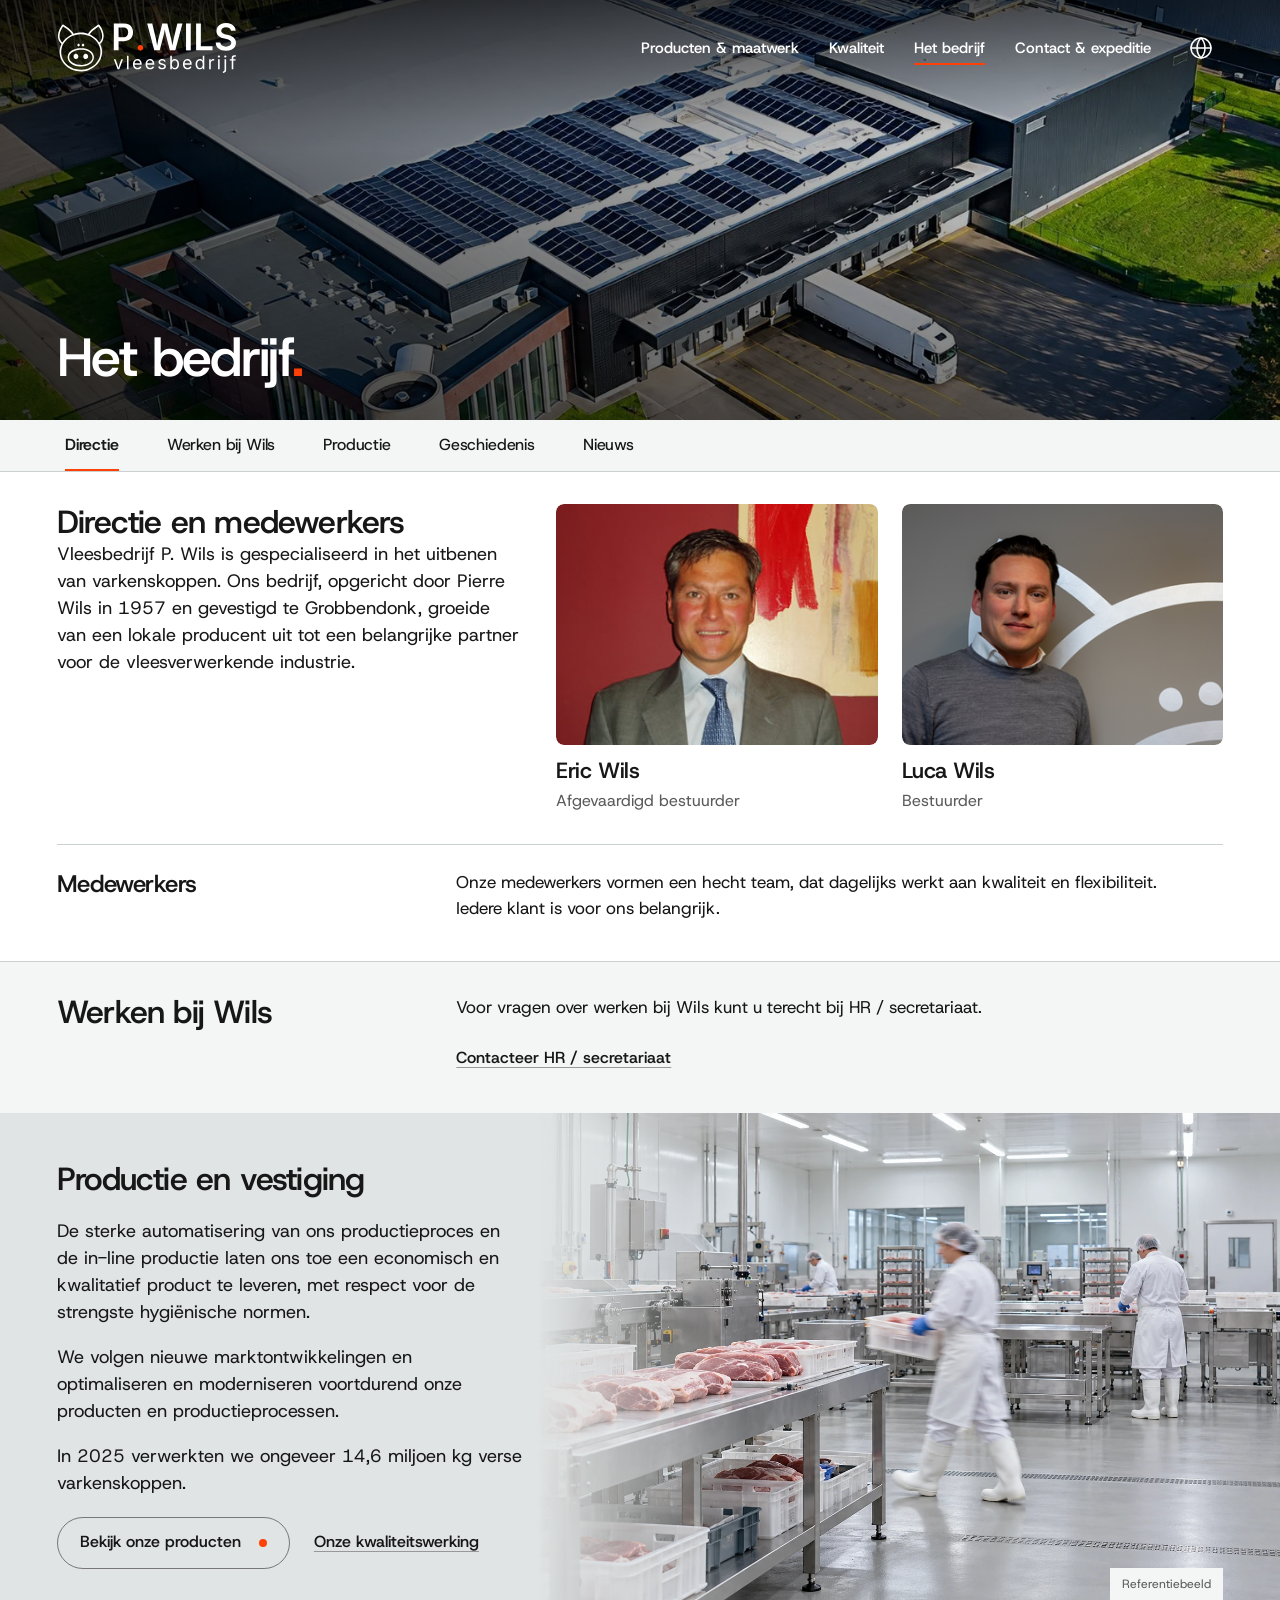
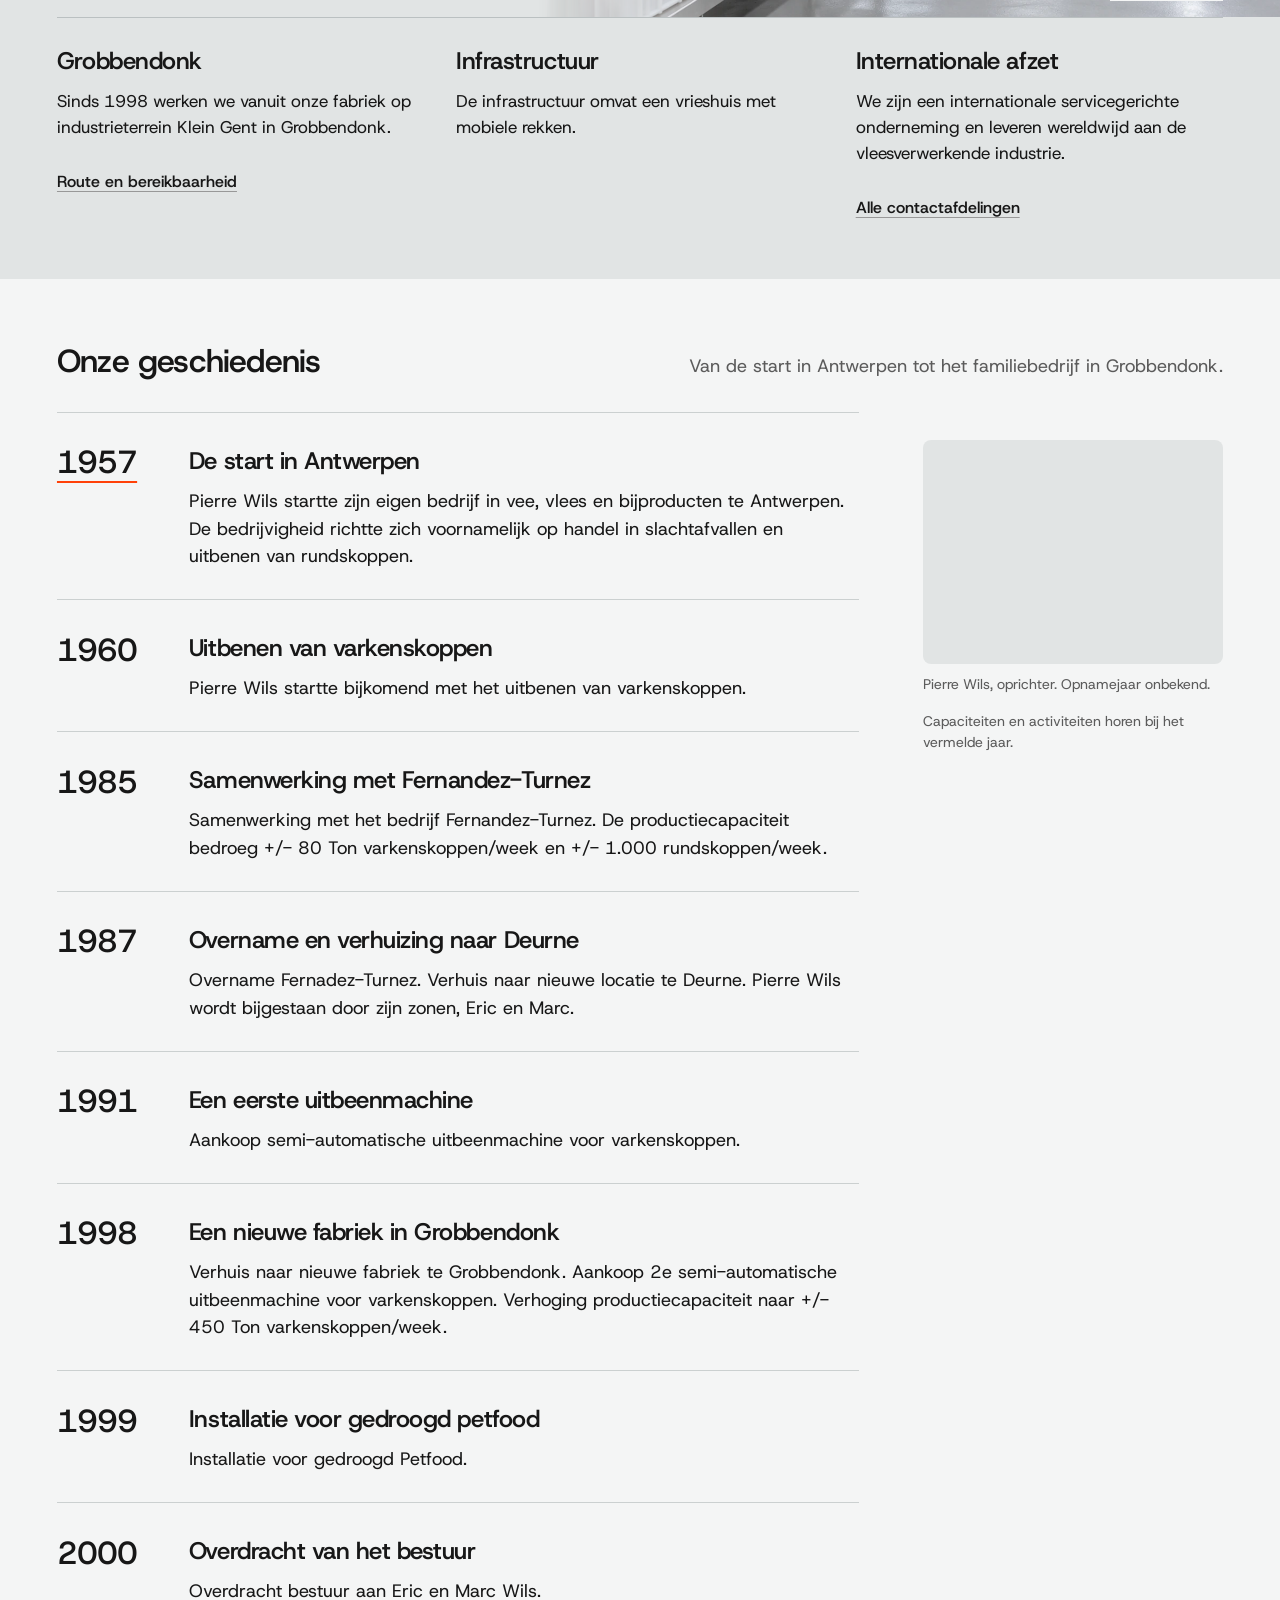
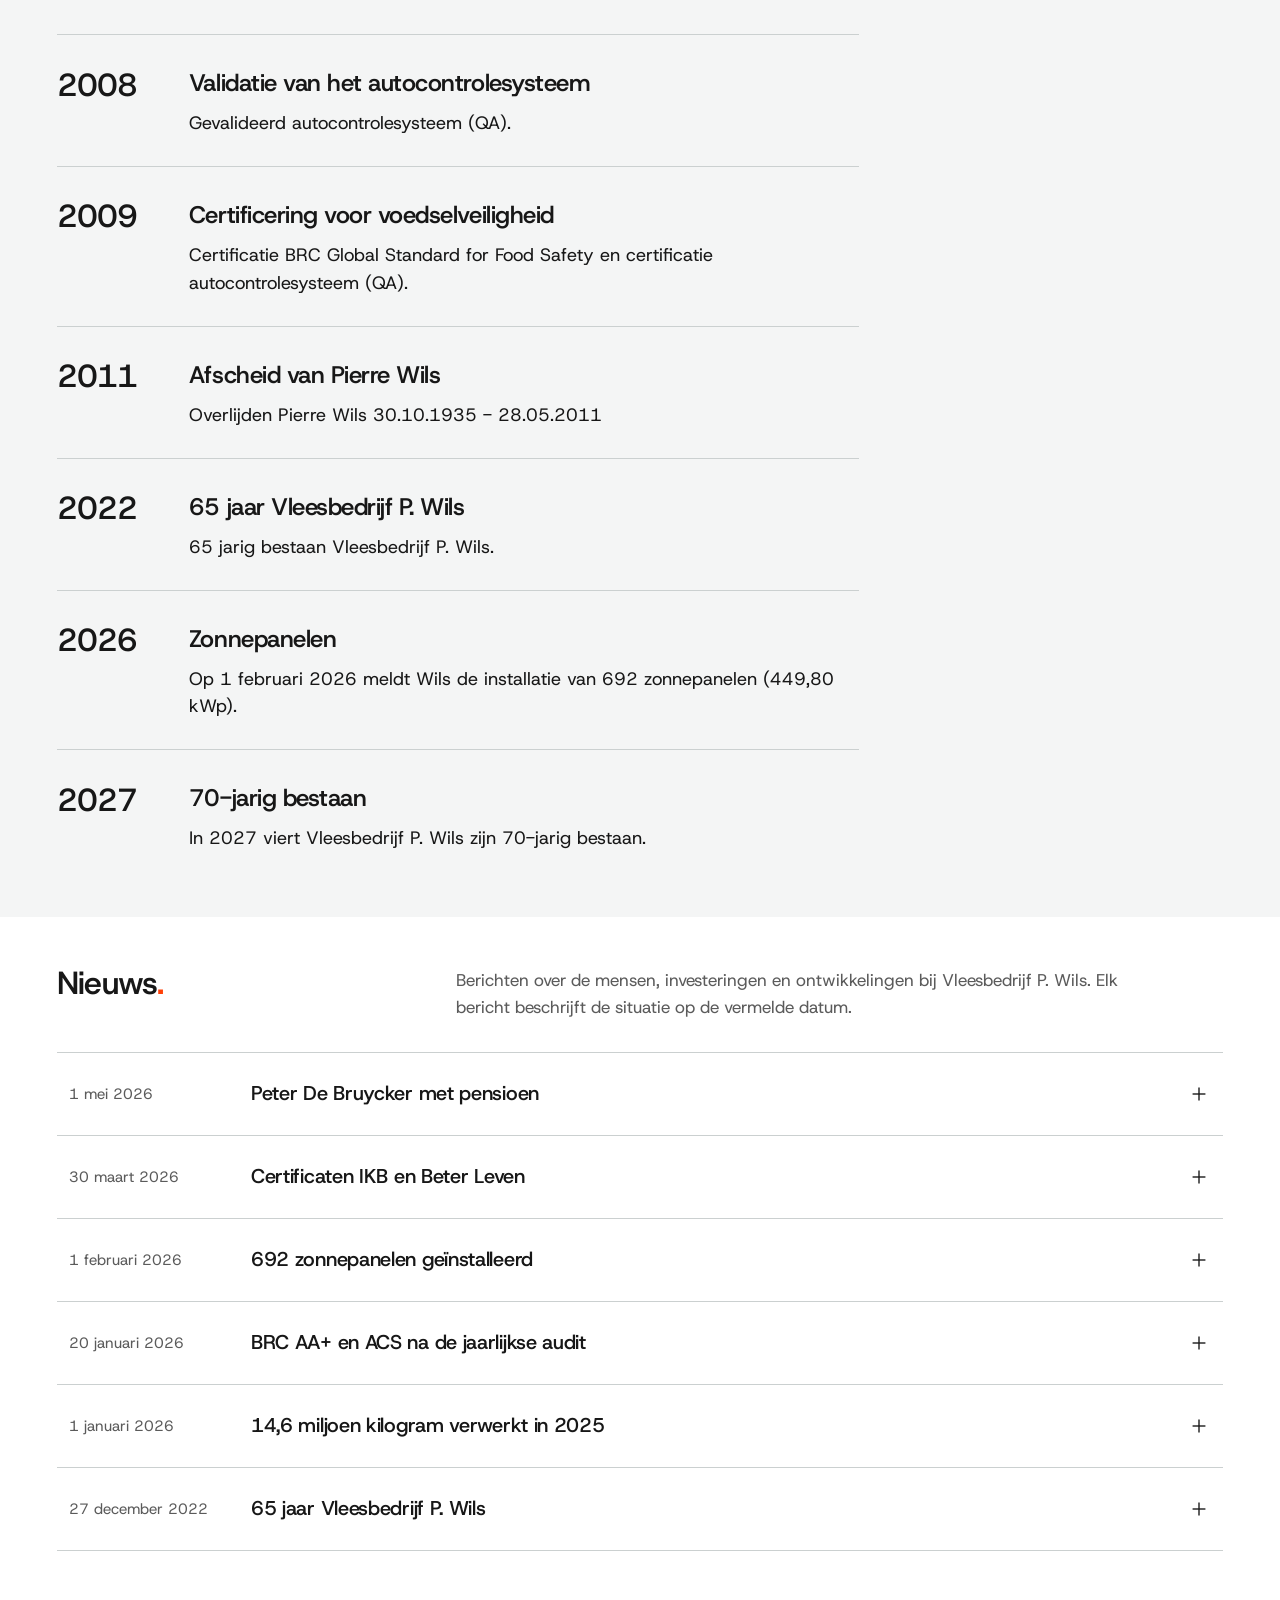
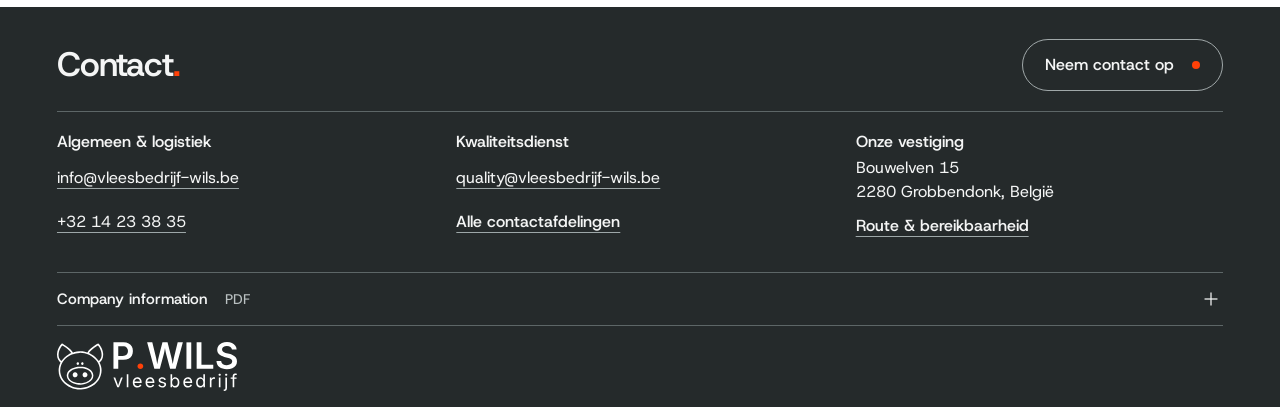
==== commit 5caf0e4a: "Publish final title hierarchy and contact layout refinements" ====
--- a/bedrijf.html
+++ b/bedrijf.html
@@ -1,4 +1,4 @@
-<!doctype html><html lang="nl" data-wils-page="company"><head><meta charset="utf-8"><meta name="viewport" content="width=device-width,initial-scale=1"><meta name="robots" content="noindex,nofollow"><meta name="color-scheme" content="light"><meta name="description" content="Vleesbedrijf P. Wils in Grobbendonk. De mensen, productie, vestiging en volledige geschiedenis sinds 1957."><title>Het bedrijf · P.WILS</title><link rel="preload" href="assets/fonts/HostGrotesk.ttf" as="font" type="font/ttf" crossorigin><link rel="stylesheet" href="home.css?v=29&amp;r=29-ready"><link rel="stylesheet" href="buttons-footer.css?v=29&amp;r=29-ready"><link rel="stylesheet" href="navigation.css?v=menu-languages-96-local"><link rel="stylesheet" href="site-system.css?v=29&amp;r=29-ready"><link rel="stylesheet" href="bedrijf.css?v=section-balance-103-local"><link rel="stylesheet" href="page-headers.css?v=32&amp;r=29-ready"><script src="site-system.js?v=motion-recovery-60" defer></script><script src="bedrijf.js?v=content-efficiency-71-ready" defer></script><script src="page-headers.js?v=scroll-performance-111-local" defer></script><link rel="stylesheet" href="inner-openings.css?v=chapter-navigation-68-final"><link rel="stylesheet" href="company-opening.css?v=section-balance-103-local"><script src="inner-openings.js?v=scroll-performance-111-local" defer></script><link rel="stylesheet" href="refinement.css?v=connected-pages-98-local"><script src="refinement.js?v=fixed-canvas-106-local" defer blocking="render"></script><link rel="stylesheet" href="site-motion.css?v=media-composition-67-ready"><script src="site-motion.js?v=scroll-interrupt-119-local" defer blocking="render"></script><link rel="stylesheet" href="page-cover.css?v=inner-cover-63"><link rel="stylesheet" href="industrial-imagery.css?v=industrial-imagery-72-ready"><link rel="stylesheet" href="palette-system.css?v=section-palette-91-local"><script src="page-transitions.js?v=scroll-interrupt-119-local" blocking="render"></script><link rel="stylesheet" href="page-transitions.css?v=fixed-canvas-106-local"><link rel="stylesheet" href="news.css?v=news-links-107-ready"><script src="news.js?v=news-links-107-ready" defer blocking="render"></script><link rel="stylesheet" href="grid-system.css?v=grid-careers-115-local"><link rel="stylesheet" href="production-fade.css?v=production-fade-116-local"></head><body data-industrial-imagery="72" data-inner-opening="47" data-site-motion-page="58" class="inner-opening-47 inner-page company-page has-page-banner has-sticky-chapters grid-system-115" data-sticky-chapters-page="68"><div id="top"></div><a class="skip-link" href="#inhoud">Naar de inhoud</a><header class="site-header"><div class="header-inner wrap">
+<!doctype html><html lang="nl" data-wils-page="company"><head><meta charset="utf-8"><meta name="viewport" content="width=device-width,initial-scale=1"><meta name="robots" content="noindex,nofollow"><meta name="color-scheme" content="light"><meta name="description" content="Vleesbedrijf P. Wils in Grobbendonk. De mensen, productie, vestiging en volledige geschiedenis sinds 1957."><title>Het bedrijf · P.WILS</title><link rel="preload" href="assets/fonts/HostGrotesk.ttf" as="font" type="font/ttf" crossorigin><link rel="stylesheet" href="home.css?v=29&amp;r=29-ready"><link rel="stylesheet" href="buttons-footer.css?v=29&amp;r=29-ready"><link rel="stylesheet" href="navigation.css?v=menu-languages-96-local"><link rel="stylesheet" href="site-system.css?v=29&amp;r=29-ready"><link rel="stylesheet" href="bedrijf.css?v=section-balance-103-local"><link rel="stylesheet" href="page-headers.css?v=32&amp;r=29-ready"><script src="site-system.js?v=motion-recovery-60" defer></script><script src="bedrijf.js?v=content-efficiency-71-ready" defer></script><script src="page-headers.js?v=scroll-performance-111-local" defer></script><link rel="stylesheet" href="inner-openings.css?v=chapter-navigation-68-final"><link rel="stylesheet" href="company-opening.css?v=section-balance-103-local"><script src="inner-openings.js?v=scroll-performance-111-local" defer></script><link rel="stylesheet" href="refinement.css?v=connected-pages-98-local"><script src="refinement.js?v=fixed-canvas-106-local" defer blocking="render"></script><link rel="stylesheet" href="site-motion.css?v=media-composition-67-ready"><script src="site-motion.js?v=scroll-interrupt-119-local" defer blocking="render"></script><link rel="stylesheet" href="page-cover.css?v=inner-cover-63"><link rel="stylesheet" href="industrial-imagery.css?v=industrial-imagery-72-ready"><link rel="stylesheet" href="palette-system.css?v=section-palette-91-local"><script src="page-transitions.js?v=scroll-interrupt-119-local" blocking="render"></script><link rel="stylesheet" href="page-transitions.css?v=fixed-canvas-106-local"><link rel="stylesheet" href="news.css?v=news-links-107-ready"><script src="news.js?v=news-links-107-ready" defer blocking="render"></script><link rel="stylesheet" href="grid-system.css?v=grid-careers-115-local"><link rel="stylesheet" href="production-fade.css?v=production-fade-116-local"><link rel="stylesheet" href="title-system.css?v=title-system-126-local"></head><body data-industrial-imagery="72" data-inner-opening="47" data-site-motion-page="58" class="inner-opening-47 inner-page company-page has-page-banner has-sticky-chapters grid-system-115" data-sticky-chapters-page="68" data-title-system="126"><div id="top"></div><a class="skip-link" href="#inhoud">Naar de inhoud</a><header class="site-header"><div class="header-inner wrap">
 <a class="brand" href="index.html?v=29#intro" aria-label="P.WILS vleesbedrijf, naar home"><img class="brand-dark" src="assets/wils-logo.svg" alt="" width="200" height="55"><img class="brand-light" src="assets/wils-logo-light.svg" alt="" width="200" height="55"></a>
 <nav class="desktop-nav" aria-label="Hoofdnavigatie"><a class="nav-link" href="producten.html?v=29">Producten &amp; maatwerk</a><a class="nav-link" href="kwaliteit.html?v=29">Kwaliteit</a><a class="nav-link" href="bedrijf.html?v=29" aria-current="page">Het bedrijf</a><a class="nav-link" href="contact.html?v=29">Contact &amp; expeditie</a></nav>
 <a class="language-return" href="index.html?v=29" aria-label="Taalkeuze openen" title="Taalkeuze"><svg class="language-globe" viewBox="0 0 24 24" fill="none" stroke="currentColor" stroke-width="1.5" stroke-linecap="round" stroke-linejoin="round" aria-hidden="true"><circle cx="12" cy="12" r="10"/><path d="M12 2a14.5 14.5 0 0 0 0 20 14.5 14.5 0 0 0 0-20M2 12h20"/></svg></a>
@@ -10,27 +10,27 @@
 <div class="page-banner-shade" aria-hidden="true"></div></div><div class="page-wrap page-banner-content"><h1 class="page-banner-title" id="company-title"><span class="page-banner-title-mask"><span data-banner-title>Het bedrijf<span class="brand-period">.</span></span></span></h1></div></section></div><div class="page-content-sheet" data-page-sheet><div class="page-chapters" data-sticky-chapters="68"><nav class="page-wrap page-chapters-inner" data-page-chapters aria-label="Op deze pagina"><a href="#mensen" aria-label="Directie &amp; medewerkers" aria-current="location"><span class="chapter-label-full" data-label="Directie" aria-hidden="true">Directie</span><span class="chapter-label-compact" data-label="Directie" aria-hidden="true">Directie</span></a><a href="#werken-bij-wils" aria-label="Werken bij Wils"><span class="chapter-label-full" data-label="Werken bij Wils" aria-hidden="true">Werken bij Wils</span><span class="chapter-label-compact" data-label="Werken bij Wils" aria-hidden="true">Werken bij Wils</span></a><a href="#productie" aria-label="Productie &amp; vestiging"><span class="chapter-label-full" data-label="Productie" aria-hidden="true">Productie</span><span class="chapter-label-compact" data-label="Productie" aria-hidden="true">Productie</span></a><a href="#geschiedenis" aria-label="Geschiedenis"><span class="chapter-label-full" data-label="Geschiedenis" aria-hidden="true">Geschiedenis</span><span class="chapter-label-compact" data-label="Geschiedenis" aria-hidden="true">Geschiedenis</span></a><a href="#nieuws" aria-label="Nieuws"><span class="chapter-label-full" data-label="Nieuws" aria-hidden="true">Nieuws</span><span class="chapter-label-compact" data-label="Nieuws" aria-hidden="true">Nieuws</span></a></nav></div>
 <section class="chapter company-people company-opening-v47" id="mensen" aria-labelledby="people-title" data-chapter-section data-company-content="71"><span class="company-alias" id="directie"></span><div class="page-wrap">
   <div class="company-editorial-opening" data-opening-group>
-    <div class="company-editorial-copy"><h2 id="people-title" data-site-motion="heading">Directie en medewerkers</h2><div class="company-editorial-lead" data-site-motion="body"><p>Vleesbedrijf P. Wils is gespecialiseerd in het uitbenen van varkenskoppen. Ons bedrijf, opgericht door Pierre Wils in 1957 en gevestigd te Grobbendonk, groeide van een lokale producent uit tot een belangrijke partner voor de vleesverwerkende industrie.</p></div></div>
+    <div class="company-editorial-copy"><h2 id="people-title" data-site-motion="heading" data-title-role="section" data-title-flow="stack">Directie en medewerkers</h2><div class="company-editorial-lead" data-site-motion="body"><p>Vleesbedrijf P. Wils is gespecialiseerd in het uitbenen van varkenskoppen. Ons bedrijf, opgericht door Pierre Wils in 1957 en gevestigd te Grobbendonk, groeide van een lokale producent uit tot een belangrijke partner voor de vleesverwerkende industrie.</p></div></div>
     <div class="company-editorial-portraits"><figure class="company-director"><div class="company-director-photo" data-site-motion="media"><img src="assets/company/eric-wils-origineel-kleur-v95.jpg" width="340" height="255" alt="Eric Wils" loading="lazy" decoding="async"></div><figcaption data-site-motion="body"><h3>Eric Wils</h3><p>Afgevaardigd bestuurder</p></figcaption></figure><figure class="company-director"><div class="company-director-photo" data-site-motion="media"><img src="assets/company/luca-wils-origineel-v95.png" width="345" height="259" alt="Luca Wils" loading="lazy" decoding="async"></div><figcaption data-site-motion="body"><h3>Luca Wils</h3><p>Bestuurder</p></figcaption></figure></div>
-    <div class="prose company-team-copy" data-opening-group><h3 id="team-title" data-site-motion="heading">Medewerkers</h3><p data-site-motion="body">Onze medewerkers vormen een hecht team, dat dagelijks werkt aan kwaliteit en flexibiliteit. Iedere klant is voor ons belangrijk.</p></div>
+    <div class="prose company-team-copy" data-opening-group><h3 id="team-title" data-site-motion="heading" data-title-role="subsection" data-title-flow="responsive">Medewerkers</h3><p data-site-motion="body">Onze medewerkers vormen een hecht team, dat dagelijks werkt aan kwaliteit en flexibiliteit. Iedere klant is voor ons belangrijk.</p></div>
   </div>
 </div></section>
-<section class="chapter company-careers" id="werken-bij-wils" aria-labelledby="careers-title" data-chapter-section><div class="page-wrap"><div class="careers-layout" data-opening-group><h2 id="careers-title" data-site-motion="heading">Werken bij Wils</h2><div class="careers-copy" data-site-motion="body"><p>Voor vragen over werken bij Wils kunt u terecht bij HR / secretariaat.</p><a class="text-link" href="contact.html?afdeling=hr#vraag">Contacteer HR / secretariaat</a></div></div></div></section>
+<section class="chapter company-careers" id="werken-bij-wils" aria-labelledby="careers-title" data-chapter-section><div class="page-wrap"><div class="careers-layout" data-opening-group><h2 id="careers-title" data-site-motion="heading" data-title-role="section">Werken bij Wils</h2><div class="careers-copy" data-site-motion="body"><p>Voor vragen over werken bij Wils kunt u terecht bij HR / secretariaat.</p><a class="text-link" href="contact.html?afdeling=hr#vraag">Contacteer HR / secretariaat</a></div></div></div></section>
 <section class="chapter company-evidence" id="productie" aria-labelledby="production-title" data-chapter-section><div class="company-production-intro" data-production-fade="116"><div class="page-wrap">
-  <div class="chapter-head enter"><h2 id="production-title" data-site-motion="heading">Productie en vestiging</h2></div>
+  <div class="chapter-head enter"><h2 id="production-title" data-site-motion="heading" data-title-role="section">Productie en vestiging</h2></div>
   <div class="company-production-grid"><div class="prose company-production-copy" data-site-motion="body"><p>De sterke automatisering van ons productieproces en de in-line productie laten ons toe een economisch en kwalitatief product te leveren, met respect voor de strengste hygiënische normen.</p><p>We volgen nieuwe marktontwikkelingen en optimaliseren en moderniseren voortdurend onze producten en productieprocessen.</p><p>In 2025 verwerkten we ongeveer 14,6 miljoen kg verse varkenskoppen.</p><div class="company-actions"><a class="action-primary" href="producten.html#productgids"><span class="action-label">Bekijk onze producten</span><span class="action-dot" aria-hidden="true"></span></a><a class="text-link" href="kwaliteit.html">Onze kwaliteitswerking</a></div></div>
   <figure class="company-photo-request" data-site-motion="media"><div class="company-workfloor-media media-reveal"><img src="assets/company/wils-workfloor-reference-v72.webp" width="1672" height="941" alt="Gegenereerd referentiebeeld van medewerkers in beweging in een schone productieomgeving; geen Wils-medewerkers of Wils-installatie" loading="lazy" decoding="async"></div><figcaption>Referentiebeeld</figcaption></figure></div>
   </div></div><div class="page-wrap company-production-facts"><div class="company-evidence-register">
-    <section id="grobbendonk" aria-labelledby="location-title"><h3 id="location-title" data-site-motion="heading">Grobbendonk</h3><div class="prose" data-site-motion="body"><p>Sinds 1998 werken we vanuit onze fabriek op industrieterrein Klein Gent in Grobbendonk.</p></div><div class="company-actions"><a class="text-link" href="contact.html#contact-route" data-site-motion="body">Route en bereikbaarheid</a></div></section>
-    <section aria-labelledby="infrastructure-title"><h3 id="infrastructure-title" data-site-motion="heading">Infrastructuur</h3><div class="prose" data-site-motion="body"><p>De infrastructuur omvat een vrieshuis met mobiele rekken.</p></div></section>
-    <section id="internationaal" aria-labelledby="international-title"><h3 id="international-title" data-site-motion="heading">Internationale afzet</h3><div class="prose" data-site-motion="body"><p>We zijn een internationale servicegerichte onderneming en leveren wereldwijd aan de vleesverwerkende industrie.</p></div><div class="company-actions"><a class="text-link" href="contact.html#contact-afdelingen" data-site-motion="body">Alle contactafdelingen</a></div></section>
+    <section id="grobbendonk" aria-labelledby="location-title"><h3 id="location-title" data-site-motion="heading" data-title-role="subsection" data-title-flow="stack">Grobbendonk</h3><div class="prose" data-site-motion="body"><p>Sinds 1998 werken we vanuit onze fabriek op industrieterrein Klein Gent in Grobbendonk.</p></div><div class="company-actions"><a class="text-link" href="contact.html#contact-route" data-site-motion="body">Route en bereikbaarheid</a></div></section>
+    <section aria-labelledby="infrastructure-title"><h3 id="infrastructure-title" data-site-motion="heading" data-title-role="subsection" data-title-flow="stack">Infrastructuur</h3><div class="prose" data-site-motion="body"><p>De infrastructuur omvat een vrieshuis met mobiele rekken.</p></div></section>
+    <section id="internationaal" aria-labelledby="international-title"><h3 id="international-title" data-site-motion="heading" data-title-role="subsection" data-title-flow="stack">Internationale afzet</h3><div class="prose" data-site-motion="body"><p>We zijn een internationale servicegerichte onderneming en leveren wereldwijd aan de vleesverwerkende industrie.</p></div><div class="company-actions"><a class="text-link" href="contact.html#contact-afdelingen" data-site-motion="body">Alle contactafdelingen</a></div></section>
   </div>
 </div></section>
 <section class="chapter company-history" id="geschiedenis" aria-labelledby="full-history-title" data-chapter-section><div class="page-wrap">
-  <div class="chapter-head company-history-heading enter"><h2 id="full-history-title" data-site-motion="heading">Onze geschiedenis</h2><p data-site-motion="body">Van de start in Antwerpen tot het familiebedrijf in Grobbendonk.</p></div>
-  <div class="company-history-layout"><div class="company-chronology" data-site-motion="sequence"><article class="company-event" id="geschiedenis-1957" data-company-year="1957" data-archive-key="founder"><a class="company-event-year" href="#geschiedenis-1957" aria-label="1957: De start in Antwerpen"><time datetime="1957">1957</time></a><div class="company-event-copy"><h3>De start in Antwerpen</h3><p>Pierre Wils startte zijn eigen bedrijf in vee, vlees en bijproducten te Antwerpen. De bedrijvigheid richtte zich voornamelijk op handel in slachtafvallen en uitbenen van rundskoppen.</p><figure class="company-inline-archive"><div class="company-archive-photo"><img src="assets/history/pierre-wils-kleur-v1.jpg" width="1451" height="1084" alt="Archiefportret van oprichter Pierre Wils" loading="lazy" decoding="async"></div><figcaption>Pierre Wils, oprichter. Opnamejaar onbekend.</figcaption></figure></div></article><article class="company-event" id="geschiedenis-1960" data-company-year="1960" data-archive-key="founder"><a class="company-event-year" href="#geschiedenis-1960" aria-label="1960: Uitbenen van varkenskoppen"><time datetime="1960">1960</time></a><div class="company-event-copy"><h3>Uitbenen van varkenskoppen</h3><p>Pierre Wils startte bijkomend met het uitbenen van varkenskoppen.</p></div></article><article class="company-event" id="geschiedenis-1985" data-company-year="1985" data-archive-key="founder"><a class="company-event-year" href="#geschiedenis-1985" aria-label="1985: Samenwerking met Fernandez-Turnez"><time datetime="1985">1985</time></a><div class="company-event-copy"><h3>Samenwerking met Fernandez-Turnez</h3><p>Samenwerking met het bedrijf Fernandez-Turnez. De productiecapaciteit bedroeg +/- 80 Ton varkenskoppen/week en +/- 1.000 rundskoppen/week.</p></div></article><article class="company-event" id="geschiedenis-1987" data-company-year="1987" data-archive-key="founder"><a class="company-event-year" href="#geschiedenis-1987" aria-label="1987: Overname en verhuizing naar Deurne"><time datetime="1987">1987</time></a><div class="company-event-copy"><h3>Overname en verhuizing naar Deurne</h3><p>Overname Fernadez-Turnez. Verhuis naar nieuwe locatie te Deurne. Pierre Wils wordt bijgestaan door zijn zonen, Eric en Marc.</p></div></article><article class="company-event" id="geschiedenis-1991" data-company-year="1991" data-archive-key="founder"><a class="company-event-year" href="#geschiedenis-1991" aria-label="1991: Een eerste uitbeenmachine"><time datetime="1991">1991</time></a><div class="company-event-copy"><h3>Een eerste uitbeenmachine</h3><p>Aankoop semi-automatische uitbeenmachine voor varkenskoppen.</p></div></article><article class="company-event" id="geschiedenis-1998" data-company-year="1998" data-archive-key="location"><a class="company-event-year" href="#geschiedenis-1998" aria-label="1998: Een nieuwe fabriek in Grobbendonk"><time datetime="1998">1998</time></a><div class="company-event-copy"><h3>Een nieuwe fabriek in Grobbendonk</h3><p>Verhuis naar nieuwe fabriek te Grobbendonk. Aankoop 2e semi-automatische uitbeenmachine voor varkenskoppen. Verhoging productiecapaciteit naar +/- 450 Ton varkenskoppen/week.</p><figure class="company-inline-archive"><div class="company-archive-photo"><img src="assets/history/wils-grobbendonk-scherp-v1.jpg" width="1499" height="1049" alt="Archiefbeeld van de Wils-vestiging in Grobbendonk" loading="lazy" decoding="async"></div><figcaption>Archiefbeeld van de vestiging in Grobbendonk. Opnamejaar onbekend.</figcaption></figure></div></article><article class="company-event" id="geschiedenis-1999" data-company-year="1999" data-archive-key="location"><a class="company-event-year" href="#geschiedenis-1999" aria-label="1999: Installatie voor gedroogd petfood"><time datetime="1999">1999</time></a><div class="company-event-copy"><h3>Installatie voor gedroogd petfood</h3><p>Installatie voor gedroogd Petfood.</p></div></article><article class="company-event" id="geschiedenis-2000" data-company-year="2000" data-archive-key="location"><a class="company-event-year" href="#geschiedenis-2000" aria-label="2000: Overdracht van het bestuur"><time datetime="2000">2000</time></a><div class="company-event-copy"><h3>Overdracht van het bestuur</h3><p>Overdracht bestuur aan Eric en Marc Wils.</p></div></article><article class="company-event" id="geschiedenis-2008" data-company-year="2008" data-archive-key="location"><a class="company-event-year" href="#geschiedenis-2008" aria-label="2008: Validatie van het autocontrolesysteem"><time datetime="2008">2008</time></a><div class="company-event-copy"><h3>Validatie van het autocontrolesysteem</h3><p>Gevalideerd autocontrolesysteem (QA).</p></div></article><article class="company-event" id="geschiedenis-2009" data-company-year="2009" data-archive-key="location"><a class="company-event-year" href="#geschiedenis-2009" aria-label="2009: Certificering voor voedselveiligheid"><time datetime="2009">2009</time></a><div class="company-event-copy"><h3>Certificering voor voedselveiligheid</h3><p>Certificatie BRC Global Standard for Food Safety en certificatie autocontrolesysteem (QA).</p></div></article><article class="company-event" id="geschiedenis-2011" data-company-year="2011" data-archive-key="location"><a class="company-event-year" href="#geschiedenis-2011" aria-label="2011: Afscheid van Pierre Wils"><time datetime="2011">2011</time></a><div class="company-event-copy"><h3>Afscheid van Pierre Wils</h3><p>Overlijden Pierre Wils 30.10.1935 – 28.05.2011</p></div></article><article class="company-event" id="geschiedenis-2022" data-company-year="2022" data-archive-key="location"><a class="company-event-year" href="#geschiedenis-2022" aria-label="2022: 65 jaar Vleesbedrijf P. Wils"><time datetime="2022">2022</time></a><div class="company-event-copy"><h3>65 jaar Vleesbedrijf P. Wils</h3><p>65 jarig bestaan Vleesbedrijf P. Wils.</p></div></article><article class="company-event" id="geschiedenis-2026" data-company-year="2026" data-archive-key="solar"><a class="company-event-year" href="#geschiedenis-2026" aria-label="2026: Zonnepanelen"><time datetime="2026">2026</time></a><div class="company-event-copy"><span class="compatibility-anchor" id="investeren"></span><h3 id="investment-title">Zonnepanelen</h3><p>Op 1 februari 2026 meldt Wils de installatie van 692 zonnepanelen (449,80 kWp).</p><figure class="company-inline-archive"><div class="company-archive-photo"><img src="assets/company/luchtfoto-wils.webp" width="1538" height="1023" alt="Luchtfoto van de Wils-vestiging met zonnepanelen in Grobbendonk" loading="lazy" decoding="async"></div><figcaption>De Wils-vestiging met zonnepanelen. Opnamejaar onbekend.</figcaption></figure></div></article><article class="company-event" id="geschiedenis-2027" data-company-year="2027" data-archive-key="solar"><a class="company-event-year" href="#geschiedenis-2027" aria-label="2027: 70-jarig bestaan"><time datetime="2027">2027</time></a><div class="company-event-copy"><h3>70-jarig bestaan</h3><p>In 2027 viert Vleesbedrijf P. Wils zijn 70-jarig bestaan.</p></div></article></div><aside class="company-archive" aria-label="Archiefbeeld bij de geschiedenis"><figure class="company-inline-archive" data-archive-figure><div class="company-archive-photo"><img src="assets/history/pierre-wils-kleur-v1.jpg" width="1451" height="1084" alt="Archiefportret van oprichter Pierre Wils" loading="lazy" decoding="async" data-archive-image></div><figcaption data-archive-caption>Pierre Wils, oprichter. Opnamejaar onbekend.</figcaption></figure><p class="company-archive-context">Capaciteiten en activiteiten horen bij het vermelde jaar.</p></aside></div>
+  <div class="chapter-head company-history-heading enter" data-title-group="section"><h2 id="full-history-title" data-site-motion="heading" data-title-role="section">Onze geschiedenis</h2><p data-site-motion="body">Van de start in Antwerpen tot het familiebedrijf in Grobbendonk.</p></div>
+  <div class="company-history-layout"><div class="company-chronology" data-site-motion="sequence"><article class="company-event" id="geschiedenis-1957" data-company-year="1957" data-archive-key="founder"><a class="company-event-year" href="#geschiedenis-1957" aria-label="1957: De start in Antwerpen"><time datetime="1957">1957</time></a><div class="company-event-copy"><h3 data-title-role="subsection" data-title-flow="stack">De start in Antwerpen</h3><p>Pierre Wils startte zijn eigen bedrijf in vee, vlees en bijproducten te Antwerpen. De bedrijvigheid richtte zich voornamelijk op handel in slachtafvallen en uitbenen van rundskoppen.</p><figure class="company-inline-archive"><div class="company-archive-photo"><img src="assets/history/pierre-wils-kleur-v1.jpg" width="1451" height="1084" alt="Archiefportret van oprichter Pierre Wils" loading="lazy" decoding="async"></div><figcaption>Pierre Wils, oprichter. Opnamejaar onbekend.</figcaption></figure></div></article><article class="company-event" id="geschiedenis-1960" data-company-year="1960" data-archive-key="founder"><a class="company-event-year" href="#geschiedenis-1960" aria-label="1960: Uitbenen van varkenskoppen"><time datetime="1960">1960</time></a><div class="company-event-copy"><h3 data-title-role="subsection" data-title-flow="stack">Uitbenen van varkenskoppen</h3><p>Pierre Wils startte bijkomend met het uitbenen van varkenskoppen.</p></div></article><article class="company-event" id="geschiedenis-1985" data-company-year="1985" data-archive-key="founder"><a class="company-event-year" href="#geschiedenis-1985" aria-label="1985: Samenwerking met Fernandez-Turnez"><time datetime="1985">1985</time></a><div class="company-event-copy"><h3 data-title-role="subsection" data-title-flow="stack">Samenwerking met Fernandez-Turnez</h3><p>Samenwerking met het bedrijf Fernandez-Turnez. De productiecapaciteit bedroeg +/- 80 Ton varkenskoppen/week en +/- 1.000 rundskoppen/week.</p></div></article><article class="company-event" id="geschiedenis-1987" data-company-year="1987" data-archive-key="founder"><a class="company-event-year" href="#geschiedenis-1987" aria-label="1987: Overname en verhuizing naar Deurne"><time datetime="1987">1987</time></a><div class="company-event-copy"><h3 data-title-role="subsection" data-title-flow="stack">Overname en verhuizing naar Deurne</h3><p>Overname Fernadez-Turnez. Verhuis naar nieuwe locatie te Deurne. Pierre Wils wordt bijgestaan door zijn zonen, Eric en Marc.</p></div></article><article class="company-event" id="geschiedenis-1991" data-company-year="1991" data-archive-key="founder"><a class="company-event-year" href="#geschiedenis-1991" aria-label="1991: Een eerste uitbeenmachine"><time datetime="1991">1991</time></a><div class="company-event-copy"><h3 data-title-role="subsection" data-title-flow="stack">Een eerste uitbeenmachine</h3><p>Aankoop semi-automatische uitbeenmachine voor varkenskoppen.</p></div></article><article class="company-event" id="geschiedenis-1998" data-company-year="1998" data-archive-key="location"><a class="company-event-year" href="#geschiedenis-1998" aria-label="1998: Een nieuwe fabriek in Grobbendonk"><time datetime="1998">1998</time></a><div class="company-event-copy"><h3 data-title-role="subsection" data-title-flow="stack">Een nieuwe fabriek in Grobbendonk</h3><p>Verhuis naar nieuwe fabriek te Grobbendonk. Aankoop 2e semi-automatische uitbeenmachine voor varkenskoppen. Verhoging productiecapaciteit naar +/- 450 Ton varkenskoppen/week.</p><figure class="company-inline-archive"><div class="company-archive-photo"><img src="assets/history/wils-grobbendonk-scherp-v1.jpg" width="1499" height="1049" alt="Archiefbeeld van de Wils-vestiging in Grobbendonk" loading="lazy" decoding="async"></div><figcaption>Archiefbeeld van de vestiging in Grobbendonk. Opnamejaar onbekend.</figcaption></figure></div></article><article class="company-event" id="geschiedenis-1999" data-company-year="1999" data-archive-key="location"><a class="company-event-year" href="#geschiedenis-1999" aria-label="1999: Installatie voor gedroogd petfood"><time datetime="1999">1999</time></a><div class="company-event-copy"><h3 data-title-role="subsection" data-title-flow="stack">Installatie voor gedroogd petfood</h3><p>Installatie voor gedroogd Petfood.</p></div></article><article class="company-event" id="geschiedenis-2000" data-company-year="2000" data-archive-key="location"><a class="company-event-year" href="#geschiedenis-2000" aria-label="2000: Overdracht van het bestuur"><time datetime="2000">2000</time></a><div class="company-event-copy"><h3 data-title-role="subsection" data-title-flow="stack">Overdracht van het bestuur</h3><p>Overdracht bestuur aan Eric en Marc Wils.</p></div></article><article class="company-event" id="geschiedenis-2008" data-company-year="2008" data-archive-key="location"><a class="company-event-year" href="#geschiedenis-2008" aria-label="2008: Validatie van het autocontrolesysteem"><time datetime="2008">2008</time></a><div class="company-event-copy"><h3 data-title-role="subsection" data-title-flow="stack">Validatie van het autocontrolesysteem</h3><p>Gevalideerd autocontrolesysteem (QA).</p></div></article><article class="company-event" id="geschiedenis-2009" data-company-year="2009" data-archive-key="location"><a class="company-event-year" href="#geschiedenis-2009" aria-label="2009: Certificering voor voedselveiligheid"><time datetime="2009">2009</time></a><div class="company-event-copy"><h3 data-title-role="subsection" data-title-flow="stack">Certificering voor voedselveiligheid</h3><p>Certificatie BRC Global Standard for Food Safety en certificatie autocontrolesysteem (QA).</p></div></article><article class="company-event" id="geschiedenis-2011" data-company-year="2011" data-archive-key="location"><a class="company-event-year" href="#geschiedenis-2011" aria-label="2011: Afscheid van Pierre Wils"><time datetime="2011">2011</time></a><div class="company-event-copy"><h3 data-title-role="subsection" data-title-flow="stack">Afscheid van Pierre Wils</h3><p>Overlijden Pierre Wils 30.10.1935 - 28.05.2011</p></div></article><article class="company-event" id="geschiedenis-2022" data-company-year="2022" data-archive-key="location"><a class="company-event-year" href="#geschiedenis-2022" aria-label="2022: 65 jaar Vleesbedrijf P. Wils"><time datetime="2022">2022</time></a><div class="company-event-copy"><h3 data-title-role="subsection" data-title-flow="stack">65 jaar Vleesbedrijf P. Wils</h3><p>65 jarig bestaan Vleesbedrijf P. Wils.</p></div></article><article class="company-event" id="geschiedenis-2026" data-company-year="2026" data-archive-key="solar"><a class="company-event-year" href="#geschiedenis-2026" aria-label="2026: Zonnepanelen"><time datetime="2026">2026</time></a><div class="company-event-copy"><span class="compatibility-anchor" id="investeren"></span><h3 id="investment-title" data-title-role="subsection" data-title-flow="stack">Zonnepanelen</h3><p>Op 1 februari 2026 meldt Wils de installatie van 692 zonnepanelen (449,80 kWp).</p><figure class="company-inline-archive"><div class="company-archive-photo"><img src="assets/company/luchtfoto-wils.webp" width="1538" height="1023" alt="Luchtfoto van de Wils-vestiging met zonnepanelen in Grobbendonk" loading="lazy" decoding="async"></div><figcaption>De Wils-vestiging met zonnepanelen. Opnamejaar onbekend.</figcaption></figure></div></article><article class="company-event" id="geschiedenis-2027" data-company-year="2027" data-archive-key="solar"><a class="company-event-year" href="#geschiedenis-2027" aria-label="2027: 70-jarig bestaan"><time datetime="2027">2027</time></a><div class="company-event-copy"><h3 data-title-role="subsection" data-title-flow="stack">70-jarig bestaan</h3><p>In 2027 viert Vleesbedrijf P. Wils zijn 70-jarig bestaan.</p></div></article></div><aside class="company-archive" aria-label="Archiefbeeld bij de geschiedenis"><figure class="company-inline-archive" data-archive-figure><div class="company-archive-photo"><img src="assets/history/pierre-wils-kleur-v1.jpg" width="1451" height="1084" alt="Archiefportret van oprichter Pierre Wils" loading="lazy" decoding="async" data-archive-image></div><figcaption data-archive-caption>Pierre Wils, oprichter. Opnamejaar onbekend.</figcaption></figure><p class="company-archive-context">Capaciteiten en activiteiten horen bij het vermelde jaar.</p></aside></div>
 </div></section>
-<section class="chapter company-news" id="nieuws" aria-labelledby="company-news-title" data-chapter-section data-company-news="107"><div class="page-wrap"><div class="company-news-top"><h2 id="company-news-title" data-site-motion="heading">Nieuws<span class="brand-period">.</span></h2><p data-site-motion="body">Berichten over de mensen, investeringen en ontwikkelingen bij Vleesbedrijf P. Wils. Elk bericht beschrijft de situatie op de vermelde datum.</p></div><div class="company-news-register" data-site-motion="sequence"><details class="company-news-item" id="pensioen-peter-de-bruycker"><summary><time datetime="2026-05-01">1 mei 2026</time><span class="company-news-title">Peter De Bruycker met pensioen</span><span class="company-news-icon" aria-hidden="true"><svg viewBox="0 0 24 24" fill="none" focusable="false"><path d="M5 12h14" stroke="currentColor" stroke-width="1.5"/><path class="plus-vertical" d="M12 5v14" stroke="currentColor" stroke-width="1.5"/></svg></span></summary><div class="company-news-copy"><blockquote lang="en"><p>After 26 rewarding years at Vleesbedrijf Wils, I will be closing an important chapter in my professional life as I retire on May 1st 2026.</p><p>I would like to sincerely thank all colleagues, customers, and suppliers for the trust, the pleasant collaborations, and the many valuable moments we have shared over the years. It has been a true privilege to be part of this journey and to build so many lasting relationships along the way.</p><p>The experiences, memories, and friendships I gained during this time will stay with me and are something I deeply appreciate.</p><p>As I step into this new phase of life, I do so with gratitude and many great memories.</p><p>Thank you all once again — and who knows, our paths may cross again!</p><p>Warm regards,</p><p>Peter</p></blockquote><a class="text-link" href="contact.html#contact-afdelingen">Actuele contactpersonen</a></div></details><details class="company-news-item" id="audit-ikb-beter-leven-2026"><summary><time datetime="2026-03-30">30 maart 2026</time><span class="company-news-title">Certificaten IKB en Beter Leven</span><span class="company-news-icon" aria-hidden="true"><svg viewBox="0 0 24 24" fill="none" focusable="false"><path d="M5 12h14" stroke="currentColor" stroke-width="1.5"/><path class="plus-vertical" d="M12 5v14" stroke="currentColor" stroke-width="1.5"/></svg></span></summary><div class="company-news-copy"><p>Vleesbedrijf P. Wils behaalt na de jaarlijkse audit de certificaten IKB en Beter Leven Kenmerk.</p><a class="text-link" href="kwaliteit.html#documenten">Actuele certificaatdocumentatie</a></div></details><details class="company-news-item" id="zonnepanelen-2026"><summary><time datetime="2026-02-01">1 februari 2026</time><span class="company-news-title">692 zonnepanelen geïnstalleerd</span><span class="company-news-icon" aria-hidden="true"><svg viewBox="0 0 24 24" fill="none" focusable="false"><path d="M5 12h14" stroke="currentColor" stroke-width="1.5"/><path class="plus-vertical" d="M12 5v14" stroke="currentColor" stroke-width="1.5"/></svg></span></summary><div class="company-news-copy"><p>Met de installatie van 692 zonnepanelen (449,80 kWp) zetten we een belangrijke stap richting een duurzame en energie-efficiënte toekomst.</p><a class="text-link" href="#geschiedenis-2026">Deze investering in onze geschiedenis</a></div></details><details class="company-news-item" id="audit-brc-acs-2026"><summary><time datetime="2026-01-20">20 januari 2026</time><span class="company-news-title">BRC AA+ en ACS na de jaarlijkse audit</span><span class="company-news-icon" aria-hidden="true"><svg viewBox="0 0 24 24" fill="none" focusable="false"><path d="M5 12h14" stroke="currentColor" stroke-width="1.5"/><path class="plus-vertical" d="M12 5v14" stroke="currentColor" stroke-width="1.5"/></svg></span></summary><div class="company-news-copy"><p>Vleesbedrijf P. Wils behaalt na de jaarlijkse audit het certificaat BRC Global Standard for Food Safety grade AA+ en certificaat ACS autocontrolesystemen.</p><a class="text-link" href="kwaliteit.html#documenten">Actuele certificaatdocumentatie</a></div></details><details class="company-news-item" id="jaarvolume-2025"><summary><time datetime="2026-01-01">1 januari 2026</time><span class="company-news-title">14,6 miljoen kilogram verwerkt in 2025</span><span class="company-news-icon" aria-hidden="true"><svg viewBox="0 0 24 24" fill="none" focusable="false"><path d="M5 12h14" stroke="currentColor" stroke-width="1.5"/><path class="plus-vertical" d="M12 5v14" stroke="currentColor" stroke-width="1.5"/></svg></span></summary><div class="company-news-copy"><p>In 2025 verwerkte Vleesbedrijf P. Wils ongeveer 14,6 miljoen kilogram verse varkenskoppen.</p><a class="text-link" href="#productie">Productie en vestiging</a></div></details><details class="company-news-item" id="65-jaar-wils"><summary><time datetime="2022-12-27">27 december 2022</time><span class="company-news-title">65 jaar Vleesbedrijf P. Wils</span><span class="company-news-icon" aria-hidden="true"><svg viewBox="0 0 24 24" fill="none" focusable="false"><path d="M5 12h14" stroke="currentColor" stroke-width="1.5"/><path class="plus-vertical" d="M12 5v14" stroke="currentColor" stroke-width="1.5"/></svg></span></summary><div class="company-news-copy"><p>Met gepaste trots melden wij het 65-jarig bestaan van Vleesbedrijf P. Wils.</p><a class="text-link" href="#geschiedenis-1957">De start in 1957</a></div></details></div></div></section>
+<section class="chapter company-news" id="nieuws" aria-labelledby="company-news-title" data-chapter-section data-company-news="107"><div class="page-wrap"><div class="company-news-top" data-title-group="section"><h2 id="company-news-title" data-site-motion="heading" data-title-role="section">Nieuws<span class="brand-period">.</span></h2><p data-site-motion="body">Berichten over de mensen, investeringen en ontwikkelingen bij Vleesbedrijf P. Wils. Elk bericht beschrijft de situatie op de vermelde datum.</p></div><div class="company-news-register" data-site-motion="sequence"><details class="company-news-item" id="pensioen-peter-de-bruycker"><summary><time datetime="2026-05-01">1 mei 2026</time><span class="company-news-title">Peter De Bruycker met pensioen</span><span class="company-news-icon" aria-hidden="true"><svg viewBox="0 0 24 24" fill="none" focusable="false"><path d="M5 12h14" stroke="currentColor" stroke-width="1.5"/><path class="plus-vertical" d="M12 5v14" stroke="currentColor" stroke-width="1.5"/></svg></span></summary><div class="company-news-copy"><blockquote lang="en"><p>After 26 rewarding years at Vleesbedrijf Wils, I will be closing an important chapter in my professional life as I retire on May 1st 2026.</p><p>I would like to sincerely thank all colleagues, customers, and suppliers for the trust, the pleasant collaborations, and the many valuable moments we have shared over the years. It has been a true privilege to be part of this journey and to build so many lasting relationships along the way.</p><p>The experiences, memories, and friendships I gained during this time will stay with me and are something I deeply appreciate.</p><p>As I step into this new phase of life, I do so with gratitude and many great memories.</p><p>Thank you all once again - and who knows, our paths may cross again!</p><p>Warm regards,</p><p>Peter</p></blockquote><a class="text-link" href="contact.html#contact-afdelingen">Actuele contactpersonen</a></div></details><details class="company-news-item" id="audit-ikb-beter-leven-2026"><summary><time datetime="2026-03-30">30 maart 2026</time><span class="company-news-title">Certificaten IKB en Beter Leven</span><span class="company-news-icon" aria-hidden="true"><svg viewBox="0 0 24 24" fill="none" focusable="false"><path d="M5 12h14" stroke="currentColor" stroke-width="1.5"/><path class="plus-vertical" d="M12 5v14" stroke="currentColor" stroke-width="1.5"/></svg></span></summary><div class="company-news-copy"><p>Vleesbedrijf P. Wils behaalt na de jaarlijkse audit de certificaten IKB en Beter Leven Kenmerk.</p><a class="text-link" href="kwaliteit.html#documenten">Actuele certificaatdocumentatie</a></div></details><details class="company-news-item" id="zonnepanelen-2026"><summary><time datetime="2026-02-01">1 februari 2026</time><span class="company-news-title">692 zonnepanelen geïnstalleerd</span><span class="company-news-icon" aria-hidden="true"><svg viewBox="0 0 24 24" fill="none" focusable="false"><path d="M5 12h14" stroke="currentColor" stroke-width="1.5"/><path class="plus-vertical" d="M12 5v14" stroke="currentColor" stroke-width="1.5"/></svg></span></summary><div class="company-news-copy"><p>Met de installatie van 692 zonnepanelen (449,80 kWp) zetten we een belangrijke stap richting een duurzame en energie-efficiënte toekomst.</p><a class="text-link" href="#geschiedenis-2026">Deze investering in onze geschiedenis</a></div></details><details class="company-news-item" id="audit-brc-acs-2026"><summary><time datetime="2026-01-20">20 januari 2026</time><span class="company-news-title">BRC AA+ en ACS na de jaarlijkse audit</span><span class="company-news-icon" aria-hidden="true"><svg viewBox="0 0 24 24" fill="none" focusable="false"><path d="M5 12h14" stroke="currentColor" stroke-width="1.5"/><path class="plus-vertical" d="M12 5v14" stroke="currentColor" stroke-width="1.5"/></svg></span></summary><div class="company-news-copy"><p>Vleesbedrijf P. Wils behaalt na de jaarlijkse audit het certificaat BRC Global Standard for Food Safety grade AA+ en certificaat ACS autocontrolesystemen.</p><a class="text-link" href="kwaliteit.html#documenten">Actuele certificaatdocumentatie</a></div></details><details class="company-news-item" id="jaarvolume-2025"><summary><time datetime="2026-01-01">1 januari 2026</time><span class="company-news-title">14,6 miljoen kilogram verwerkt in 2025</span><span class="company-news-icon" aria-hidden="true"><svg viewBox="0 0 24 24" fill="none" focusable="false"><path d="M5 12h14" stroke="currentColor" stroke-width="1.5"/><path class="plus-vertical" d="M12 5v14" stroke="currentColor" stroke-width="1.5"/></svg></span></summary><div class="company-news-copy"><p>In 2025 verwerkte Vleesbedrijf P. Wils ongeveer 14,6 miljoen kilogram verse varkenskoppen.</p><a class="text-link" href="#productie">Productie en vestiging</a></div></details><details class="company-news-item" id="65-jaar-wils"><summary><time datetime="2022-12-27">27 december 2022</time><span class="company-news-title">65 jaar Vleesbedrijf P. Wils</span><span class="company-news-icon" aria-hidden="true"><svg viewBox="0 0 24 24" fill="none" focusable="false"><path d="M5 12h14" stroke="currentColor" stroke-width="1.5"/><path class="plus-vertical" d="M12 5v14" stroke="currentColor" stroke-width="1.5"/></svg></span></summary><div class="company-news-copy"><p>Met gepaste trots melden wij het 65-jarig bestaan van Vleesbedrijf P. Wils.</p><a class="text-link" href="#geschiedenis-1957">De start in 1957</a></div></details></div></div></section>
 </div></div></main><section class="closing-chapter" id="site-contact" data-sheet aria-labelledby="contact-title">
     <div class="chapter-frame">
     <div class="wrap closing-inner">
@@ -38,7 +38,7 @@
       <div class="contact-register" data-site-motion="sequence"><div><h3>Algemeen &amp; logistiek</h3><a href="mailto:info@vleesbedrijf-wils.be">info@vleesbedrijf-wils.be</a><a href="tel:+3214233835">+32 14 23 38 35</a></div><div><h3>Kwaliteitsdienst</h3><a href="mailto:quality@vleesbedrijf-wils.be">quality@vleesbedrijf-wils.be</a><a class="text-link" href="contact.html?v=29#contact-afdelingen">Alle contactafdelingen</a></div><div><h3>Onze vestiging</h3><address>Bouwelven 15<br>2280 Grobbendonk, België</address><a class="text-link" href="contact.html?v=29#contact-route">Route &amp; bereikbaarheid</a></div></div>
       <footer class="site-footer">
         <details class="footer-documents"><summary><span id="footer-documents-title" lang="en">Company information <span class="footer-document-type">PDF</span></span><span class="disclosure-mark"><svg class="" viewBox="0 0 24 24" fill="none" aria-hidden="true" focusable="false"><g stroke="currentColor" stroke-width="1.5" stroke-linecap="square" stroke-linejoin="miter"><path d="M5 12h14"/><path class="plus-stem" d="M12 5v14"/></g></svg></span></summary><nav class="language-pdf-grid" aria-labelledby="footer-documents-title"><a href="assets/documents/bedrijfsinformatie-de.pdf" target="_blank" rel="noopener" data-language-pdf="de"><span lang="de">Deutsch</span><span class="sr-only">, bedrijfsinformatie, PDF (opent in een nieuw tabblad)</span></a><a href="assets/documents/bedrijfsinformatie-fr.pdf" target="_blank" rel="noopener" data-language-pdf="fr"><span lang="fr">Français</span><span class="sr-only">, bedrijfsinformatie, PDF (opent in een nieuw tabblad)</span></a><a href="assets/documents/bedrijfsinformatie-it.pdf" target="_blank" rel="noopener" data-language-pdf="it"><span lang="it">Italiano</span><span class="sr-only">, bedrijfsinformatie, PDF (opent in een nieuw tabblad)</span></a><a href="assets/documents/bedrijfsinformatie-pl.pdf" target="_blank" rel="noopener" data-language-pdf="pl"><span lang="pl">Polski</span><span class="sr-only">, bedrijfsinformatie, PDF (opent in een nieuw tabblad)</span></a><a href="assets/documents/bedrijfsinformatie-ro.pdf" target="_blank" rel="noopener" data-language-pdf="ro"><span lang="ro">Română</span><span class="sr-only">, bedrijfsinformatie, PDF (opent in een nieuw tabblad)</span></a><a href="assets/documents/bedrijfsinformatie-cs.pdf" target="_blank" rel="noopener" data-language-pdf="cs"><span lang="cs">Čeština</span><span class="sr-only">, bedrijfsinformatie, PDF (opent in een nieuw tabblad)</span></a><a href="assets/documents/bedrijfsinformatie-sk.pdf" target="_blank" rel="noopener" data-language-pdf="sk"><span lang="sk">Slovenčina</span><span class="sr-only">, bedrijfsinformatie, PDF (opent in een nieuw tabblad)</span></a><a href="assets/documents/bedrijfsinformatie-bg.pdf" target="_blank" rel="noopener" data-language-pdf="bg"><span lang="bg">Български</span><span class="sr-only">, bedrijfsinformatie, PDF (opent in een nieuw tabblad)</span></a></nav></details>
-        <div class="footer-utility"><div class="footer-brand"><a href="index.html?v=29#intro" aria-label="P.WILS vleesbedrijf — naar boven"><img src="assets/wils-logo-light.svg" alt="" width="320" height="88"></a></div><nav class="footer-nav" aria-label="Meer bij Wils" data-site-motion="body"><a href="bedrijf.html#nieuws">Nieuwsarchief</a><a href="bedrijf.html#werken-bij-wils">Werken bij Wils</a><a href="sector.html">Sectorlinks</a><a href="privacy.html">Privacy</a></nav><p class="footer-bottom" data-site-motion="body">© 2026 P.WILS vleesbedrijf</p></div>
+        <div class="footer-utility"><div class="footer-brand"><a href="index.html?v=29#intro" aria-label="P.WILS vleesbedrijf - naar boven"><img src="assets/wils-logo-light.svg" alt="" width="320" height="88"></a></div><nav class="footer-nav" aria-label="Meer bij Wils" data-site-motion="body"><a href="bedrijf.html#nieuws">Nieuwsarchief</a><a href="bedrijf.html#werken-bij-wils">Werken bij Wils</a><a href="sector.html">Sectorlinks</a><a href="privacy.html">Privacy</a></nav><p class="footer-bottom" data-site-motion="body">© 2026 P.WILS vleesbedrijf</p></div>
       </footer>
     </div>
     </div>
--- a/page-headers.css
+++ b/page-headers.css
@@ -53,7 +53,7 @@
 @media(min-width:1800px){.page-banner{height:440px}}
 @media(max-width:1100px){.page-banner{height:380px}.page-intro-strip-inner{gap:32px}.page-banner-title{font-size:52px}}
 @media(max-width:820px){.page-banner{height:340px}.page-banner-title{font-size:46px}.page-intro-strip-inner{grid-template-columns:1fr;gap:16px;padding-block:24px}.page-banner-jumps{grid-template-columns:repeat(2,minmax(0,1fr));gap:0 24px}.page-banner-jumps a{max-width:max-content}.inner-page.has-compact-opening .request-page>.page-intro{grid-template-columns:1fr;gap:18px}}
-@media(max-width:600px){.page-banner{height:300px}.page-banner-content{padding-block:calc(var(--header-h) + 20px) 25px}.page-banner-title{font-size:40px;line-height:1.08;max-width:18ch}.page-banner--products .page-banner-media img{object-position:80% 52%}.page-banner--products .page-banner-shade{background:linear-gradient(90deg,rgba(23,23,23,.77) 0%,rgba(23,23,23,.751) 10%,rgba(23,23,23,.698) 20%,rgba(23,23,23,.621) 30%,rgba(23,23,23,.527) 40%,rgba(23,23,23,.425) 50%,rgba(23,23,23,.323) 60%,rgba(23,23,23,.229) 70%,rgba(23,23,23,.152) 80%,rgba(23,23,23,.099) 90%,rgba(23,23,23,.08) 100%)}.page-banner--quality .page-banner-media img{object-position:62% 46%}.page-banner--company .page-banner-media img{object-position:52% 48%}.page-banner--contact .page-banner-media img{object-position:28% 73%}.page-banner-shade{background:linear-gradient(90deg,rgba(0,0,0,.65),rgba(0,0,0,.22)),linear-gradient(0deg,rgba(0,0,0,.48),transparent 80%)}.page-banner-note{position:absolute;right:var(--gutter);bottom:8px;font-size:13px;padding:3px 6px}.page-banner--quality .page-banner-content{padding-bottom:43px}.page-intro-strip-inner{padding-block:22px 24px;gap:14px}.page-intro-strip-copy p{font-size:17px;line-height:1.5}.page-banner-jumps{gap:0 18px}.page-banner-jumps a{font-size:15px}.page-intro-strip .quality-quick-documents{column-gap:18px;margin-top:8px}.inner-page.has-compact-opening .request-page>.page-intro{padding-block:28px 24px}.inner-page.has-compact-opening .request-page .page-title,.inner-page.has-compact-opening .pg-opening h1{font-size:38px}.inner-page.has-compact-opening .pg-detail-title h1{font-size:36px}}
+@media(max-width:600px){.page-banner{height:300px}.page-banner-content{padding-block:calc(var(--header-h) + 20px) 25px}.page-banner-title{font-size:40px;line-height:1.08;max-width:18ch}.page-banner--products .page-banner-media img{object-position:80% 52%}.page-banner--products .page-banner-shade{background:linear-gradient(90deg,rgba(23,23,23,.77) 0%,rgba(23,23,23,.751) 10%,rgba(23,23,23,.698) 20%,rgba(23,23,23,.621) 30%,rgba(23,23,23,.527) 40%,rgba(23,23,23,.425) 50%,rgba(23,23,23,.323) 60%,rgba(23,23,23,.229) 70%,rgba(23,23,23,.152) 80%,rgba(23,23,23,.099) 90%,rgba(23,23,23,.08) 100%)}.page-banner--quality .page-banner-media img{object-position:62% 46%}.page-banner--company .page-banner-media img{object-position:52% 48%}.page-banner--contact .page-banner-media img{object-position:28% 73%}.page-banner-shade{background:linear-gradient(90deg,rgba(0,0,0,.65),rgba(0,0,0,.22)),linear-gradient(0deg,rgba(0,0,0,.48),transparent 80%)}.page-banner-note{position:absolute;right:var(--gutter);bottom:8px;font-size:13px;padding:3px 6px}.page-intro-strip-inner{padding-block:22px 24px;gap:14px}.page-intro-strip-copy p{font-size:17px;line-height:1.5}.page-banner-jumps{gap:0 18px}.page-banner-jumps a{font-size:15px}.page-intro-strip .quality-quick-documents{column-gap:18px;margin-top:8px}.inner-page.has-compact-opening .request-page>.page-intro{padding-block:28px 24px}.inner-page.has-compact-opening .request-page .page-title,.inner-page.has-compact-opening .pg-opening h1{font-size:38px}.inner-page.has-compact-opening .pg-detail-title h1{font-size:36px}}
 @media(max-width:360px){.page-banner{height:290px}.page-banner-title{font-size:36px}.page-banner-jumps{gap:0 14px}.page-banner-jumps a{font-size:14px}.inner-page.has-compact-opening .request-page .page-title,.inner-page.has-compact-opening .pg-opening h1{font-size:35px}}
 @media(prefers-reduced-motion:reduce){.page-banner-media img{transform:none!important}.page-banner-curtain{display:none}.page-banner-jumps a{transition:none}}
 @media print{.page-banner{height:auto;background:none;color:var(--ink);overflow:visible}.page-banner-media,.page-banner-shade,.page-banner-curtain,.page-banner-jumps{display:none}.page-banner-content{padding:0 0 24px;height:auto}.page-banner-title{font-size:32px}.page-banner-title [data-banner-title]{transform:none!important;opacity:1!important}.page-intro-strip-inner{display:block;padding-block:0 20px}.page-intro-strip-copy p{font-size:11pt}.page-intro-strip .quality-quick-documents{display:none}}
--- a/title-system.css
+++ b/title-system.css
@@ -0,0 +1,61 @@
+/* Shared editorial title roles. Existing hero, home, register and UI owners
+   remain intact; role attributes are emitted by the pure V126 enhancer. */
+body[data-title-system="126"]{
+ --title-section-size:2rem;
+ --title-subsection-size:1.5rem;
+ --title-section-weight:560;
+ --title-section-leading:1.15;
+ --title-section-tracking:-.025em;
+ --title-subsection-leading:1.25;
+ --title-subsection-tracking:-.02em;
+ --title-text-gap:1rem;
+ --title-detail-gap:.75rem;
+ --title-group-gap:2rem;
+}
+body[data-title-system="126"] :is(.products-page,.quality-page,.company-view,.contact-page) [data-title-role="section"]{
+ font-size:var(--title-section-size);
+ font-weight:var(--title-section-weight);
+ line-height:var(--title-section-leading);
+ letter-spacing:var(--title-section-tracking);
+ margin-block:0;
+ text-wrap:balance;
+ overflow-wrap:anywhere;
+}
+body[data-title-system="126"] :is(.products-page,.quality-page,.company-view,.contact-page) [data-title-role="subsection"]{
+ font-size:var(--title-subsection-size);
+ font-weight:var(--title-section-weight);
+ line-height:var(--title-subsection-leading);
+ letter-spacing:var(--title-subsection-tracking);
+ text-wrap:balance;
+ overflow-wrap:anywhere;
+}
+/* Only vertically stacked copy: never add an inset to the next grid column. */
+body[data-title-system="126"] :is(.products-page,.quality-page,.company-view,.contact-page) [data-title-role="section"][data-title-flow="stack"]+p{
+ margin-block-start:var(--title-text-gap);
+}
+body[data-title-system="126"] :is(.products-page,.quality-page,.company-view,.contact-page) [data-title-role="subsection"][data-title-flow="stack"]+:is(p,.prose){
+ margin-block-start:var(--title-detail-gap);
+}
+body[data-title-system="126"] :is(.products-page,.quality-page,.company-view,.contact-page) [data-title-role="subsection"][data-title-flow="stack"]{
+ margin-block:0;
+}
+body[data-title-system="126"] :is(.products-page,.quality-page,.company-view,.contact-page) [data-title-group="section"]{
+ margin-block-end:var(--title-group-gap);
+}
+@media(max-width:1100px){
+ body[data-title-system="126"]{--title-section-size:1.75rem;--title-group-gap:1.5rem}
+}
+@media(max-width:820px){
+ body[data-title-system="126"] :is(.products-page,.quality-page,.company-view,.contact-page) [data-title-role="section"][data-title-flow="responsive"]+p{
+  margin-block-start:var(--title-text-gap);
+ }
+ body[data-title-system="126"] :is(.products-page,.quality-page,.company-view,.contact-page) [data-title-role="subsection"][data-title-flow="responsive"]+p{
+  margin-block-start:0;
+ }
+ body[data-title-system="126"] .company-view .company-editorial-opening>.company-team-copy{
+  row-gap:var(--title-detail-gap);
+ }
+}
+@media(max-width:600px){
+ body[data-title-system="126"]{--title-subsection-size:1.375rem}
+}
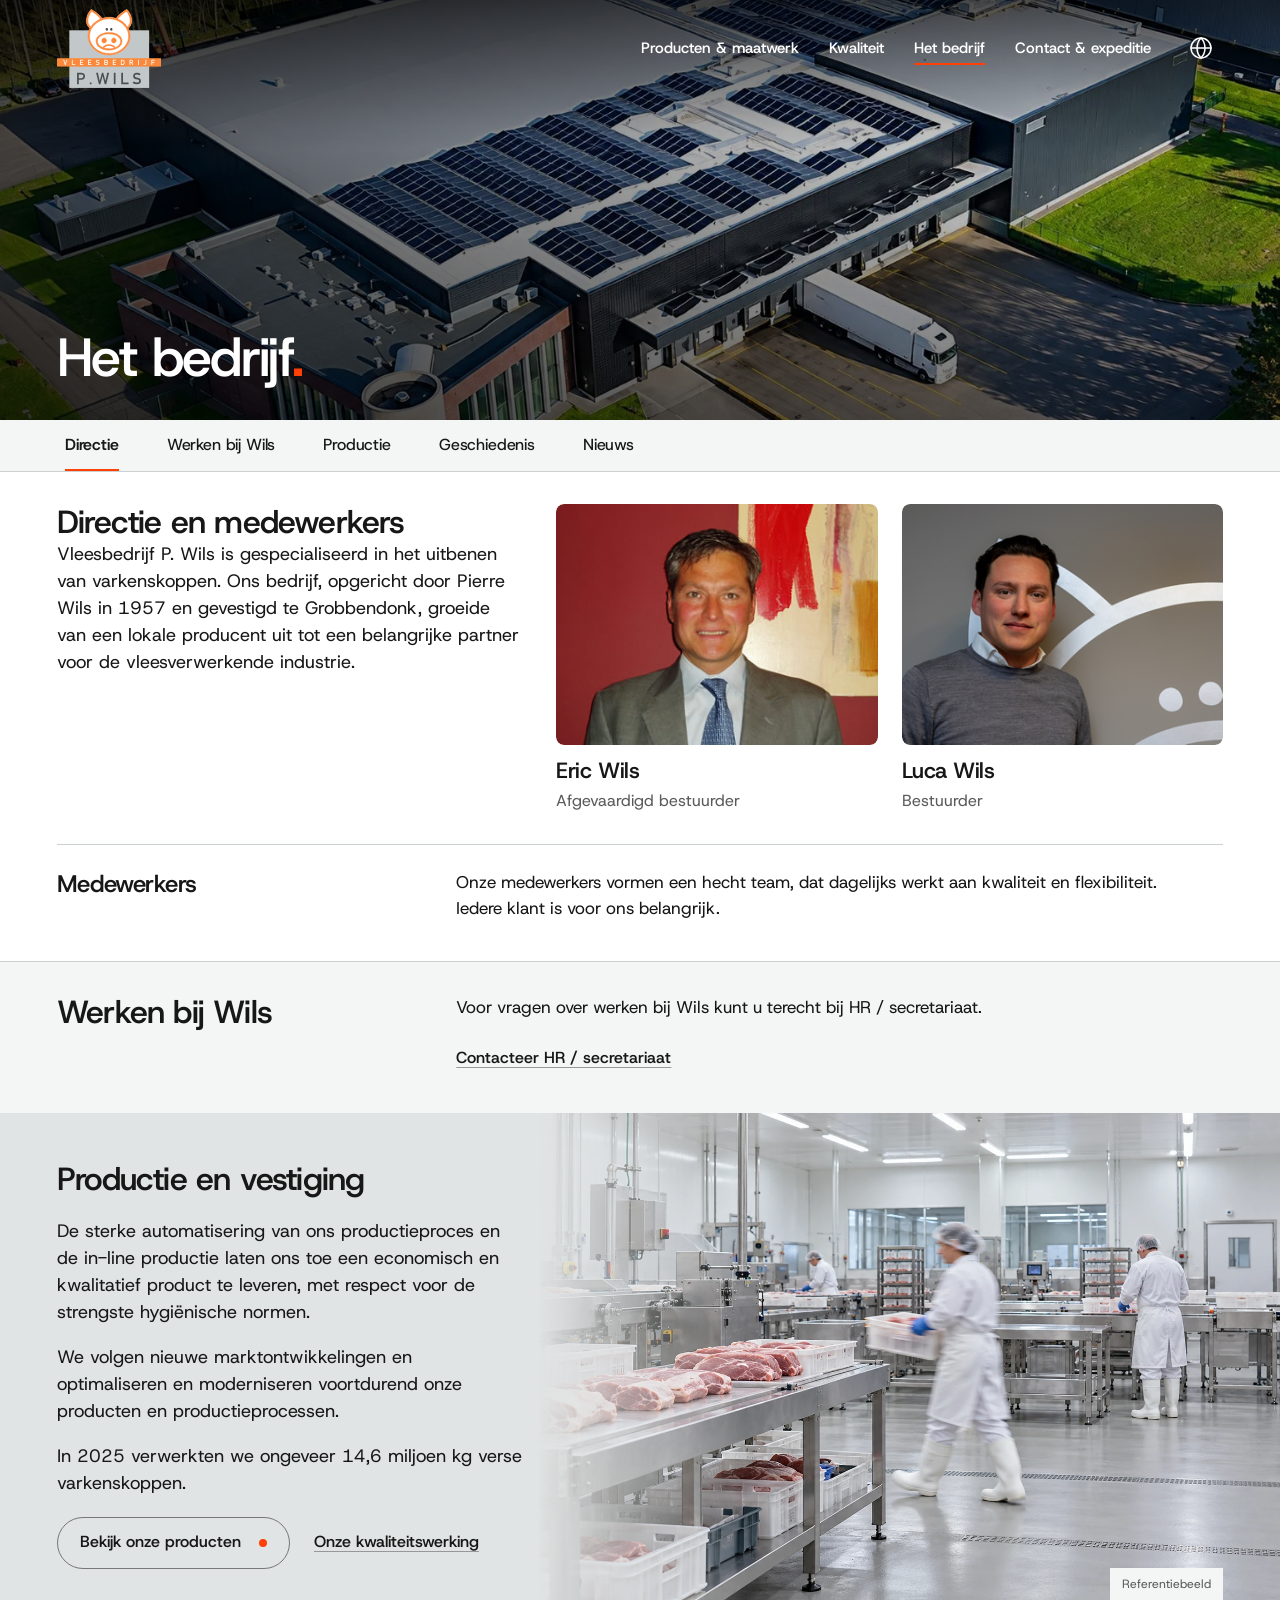
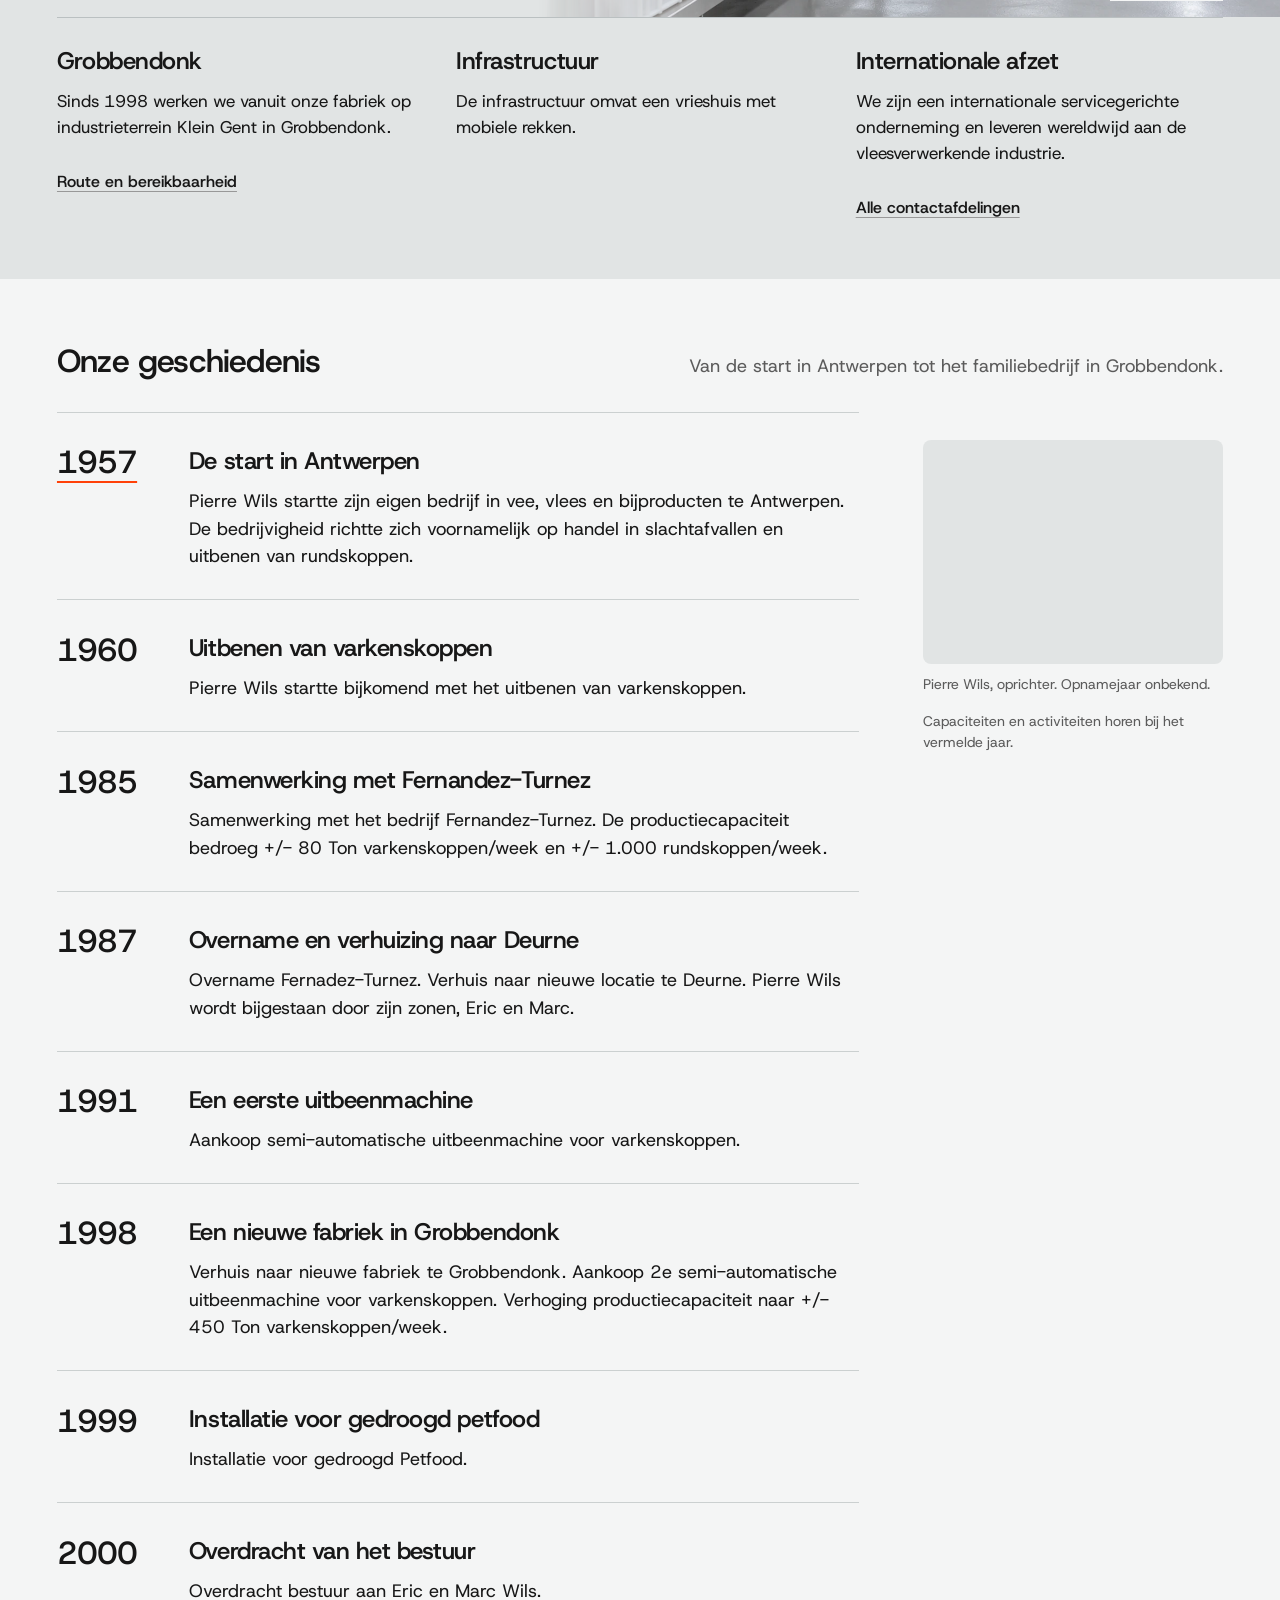
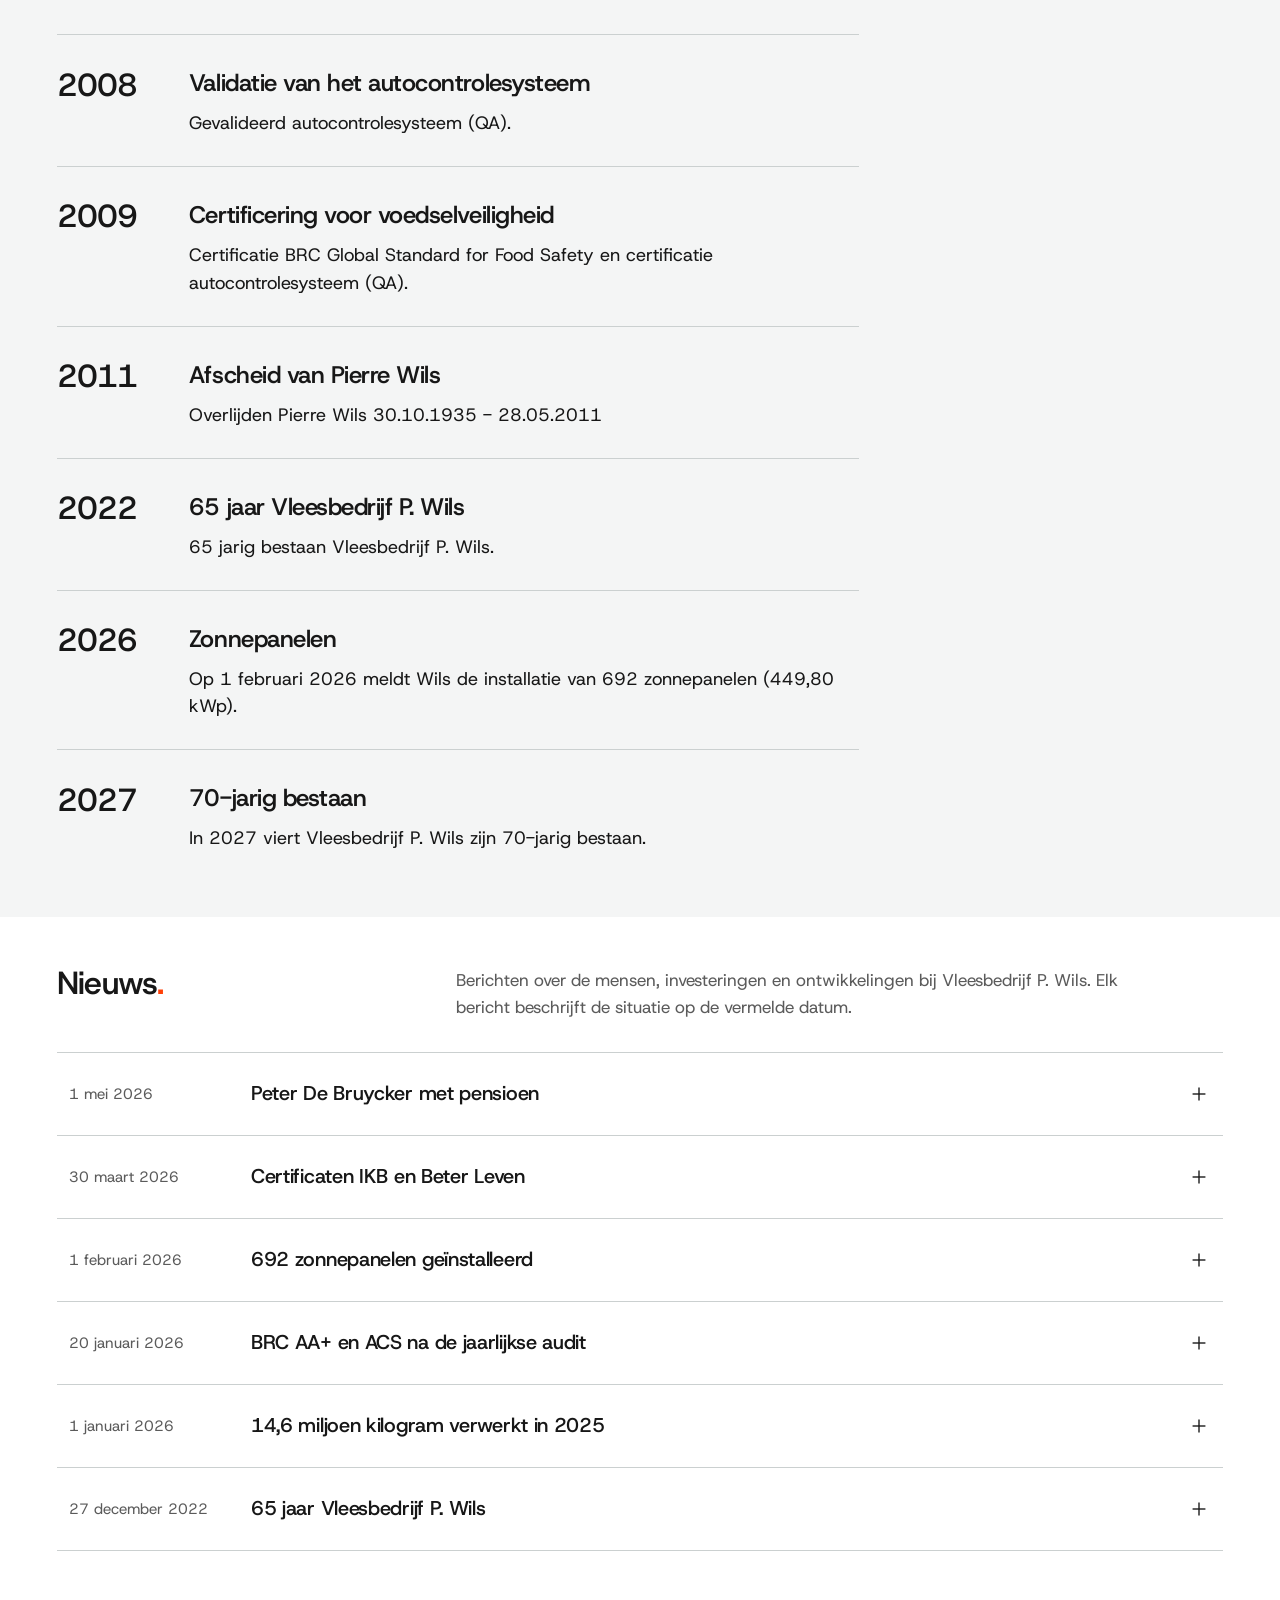
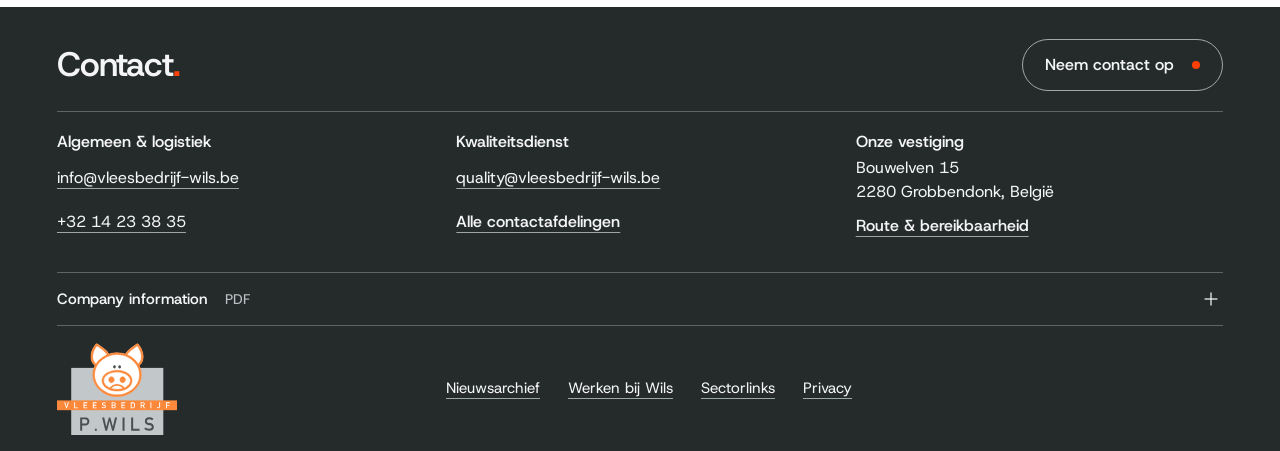
==== commit cba55121: "Publish refined product navigation, original branding and anniversary layout Add the nine client-con" ====
--- a/bedrijf.html
+++ b/bedrijf.html
@@ -1,5 +1,5 @@
-<!doctype html><html lang="nl" data-wils-page="company"><head><meta charset="utf-8"><meta name="viewport" content="width=device-width,initial-scale=1"><meta name="robots" content="noindex,nofollow"><meta name="color-scheme" content="light"><meta name="description" content="Vleesbedrijf P. Wils in Grobbendonk. De mensen, productie, vestiging en volledige geschiedenis sinds 1957."><title>Het bedrijf · P.WILS</title><link rel="preload" href="assets/fonts/HostGrotesk.ttf" as="font" type="font/ttf" crossorigin><link rel="stylesheet" href="home.css?v=29&amp;r=29-ready"><link rel="stylesheet" href="buttons-footer.css?v=29&amp;r=29-ready"><link rel="stylesheet" href="navigation.css?v=menu-languages-96-local"><link rel="stylesheet" href="site-system.css?v=29&amp;r=29-ready"><link rel="stylesheet" href="bedrijf.css?v=section-balance-103-local"><link rel="stylesheet" href="page-headers.css?v=32&amp;r=29-ready"><script src="site-system.js?v=motion-recovery-60" defer></script><script src="bedrijf.js?v=content-efficiency-71-ready" defer></script><script src="page-headers.js?v=scroll-performance-111-local" defer></script><link rel="stylesheet" href="inner-openings.css?v=chapter-navigation-68-final"><link rel="stylesheet" href="company-opening.css?v=section-balance-103-local"><script src="inner-openings.js?v=scroll-performance-111-local" defer></script><link rel="stylesheet" href="refinement.css?v=connected-pages-98-local"><script src="refinement.js?v=fixed-canvas-106-local" defer blocking="render"></script><link rel="stylesheet" href="site-motion.css?v=media-composition-67-ready"><script src="site-motion.js?v=scroll-interrupt-119-local" defer blocking="render"></script><link rel="stylesheet" href="page-cover.css?v=inner-cover-63"><link rel="stylesheet" href="industrial-imagery.css?v=industrial-imagery-72-ready"><link rel="stylesheet" href="palette-system.css?v=section-palette-91-local"><script src="page-transitions.js?v=scroll-interrupt-119-local" blocking="render"></script><link rel="stylesheet" href="page-transitions.css?v=fixed-canvas-106-local"><link rel="stylesheet" href="news.css?v=news-links-107-ready"><script src="news.js?v=news-links-107-ready" defer blocking="render"></script><link rel="stylesheet" href="grid-system.css?v=grid-careers-115-local"><link rel="stylesheet" href="production-fade.css?v=production-fade-116-local"><link rel="stylesheet" href="title-system.css?v=title-system-126-local"></head><body data-industrial-imagery="72" data-inner-opening="47" data-site-motion-page="58" class="inner-opening-47 inner-page company-page has-page-banner has-sticky-chapters grid-system-115" data-sticky-chapters-page="68" data-title-system="126"><div id="top"></div><a class="skip-link" href="#inhoud">Naar de inhoud</a><header class="site-header"><div class="header-inner wrap">
-<a class="brand" href="index.html?v=29#intro" aria-label="P.WILS vleesbedrijf, naar home"><img class="brand-dark" src="assets/wils-logo.svg" alt="" width="200" height="55"><img class="brand-light" src="assets/wils-logo-light.svg" alt="" width="200" height="55"></a>
+<!doctype html><html lang="nl" data-wils-page="company"><head><meta charset="utf-8"><meta name="viewport" content="width=device-width,initial-scale=1"><meta name="robots" content="noindex,nofollow"><meta name="color-scheme" content="light"><meta name="description" content="Vleesbedrijf P. Wils in Grobbendonk. De mensen, productie, vestiging en volledige geschiedenis sinds 1957."><title>Het bedrijf · P.WILS</title><link rel="preload" href="assets/fonts/HostGrotesk.ttf" as="font" type="font/ttf" crossorigin><link rel="stylesheet" href="home.css?v=anchor-focus-137"><link rel="stylesheet" href="buttons-footer.css?v=29&amp;r=29-ready"><link rel="stylesheet" href="navigation.css?v=menu-languages-96-local"><link rel="stylesheet" href="site-system.css?v=29&amp;r=29-ready"><link rel="stylesheet" href="bedrijf.css?v=section-balance-103-local"><link rel="stylesheet" href="page-headers.css?v=32&amp;r=29-ready"><script src="site-system.js?v=motion-recovery-60" defer></script><script src="bedrijf.js?v=content-efficiency-71-ready" defer></script><script src="page-headers.js?v=scroll-performance-111-local" defer></script><link rel="stylesheet" href="inner-openings.css?v=chapter-navigation-68-final"><link rel="stylesheet" href="company-opening.css?v=section-balance-103-local"><script src="inner-openings.js?v=scroll-performance-111-local" defer></script><link rel="stylesheet" href="refinement.css?v=connected-pages-98-local"><script src="refinement.js?v=fixed-canvas-106-local" defer blocking="render"></script><link rel="stylesheet" href="site-motion.css?v=media-composition-67-ready"><script src="site-motion.js?v=scroll-interrupt-119-local" defer blocking="render"></script><link rel="stylesheet" href="page-cover.css?v=inner-cover-63"><link rel="stylesheet" href="industrial-imagery.css?v=industrial-imagery-72-ready"><link rel="stylesheet" href="palette-system.css?v=section-palette-91-local"><script src="page-transitions.js?v=scroll-interrupt-119-local" blocking="render"></script><link rel="stylesheet" href="page-transitions.css?v=fixed-canvas-106-local"><link rel="stylesheet" href="news.css?v=news-links-107-ready"><script src="news.js?v=news-links-107-ready" defer blocking="render"></script><link rel="stylesheet" href="grid-system.css?v=grid-careers-115-local"><link rel="stylesheet" href="production-fade.css?v=production-fade-116-local"><link rel="stylesheet" href="title-system.css?v=title-system-126-local"><link rel="stylesheet" href="brand-original.css?v=original-brand-143"></head><body data-industrial-imagery="72" data-inner-opening="47" data-site-motion-page="58" class="inner-opening-47 inner-page company-page has-page-banner has-sticky-chapters grid-system-115" data-sticky-chapters-page="68" data-title-system="126"><div id="top"></div><a class="skip-link" href="#inhoud">Naar de inhoud</a><header class="site-header"><div class="header-inner wrap">
+<a class="brand" href="index.html?v=29#intro" aria-label="P.WILS vleesbedrijf, naar home"><img class="brand-dark" src="assets/wils-logo-original-v143.svg?v=original-brand-143" alt="" width="456" height="352"><img class="brand-light" src="assets/wils-logo-original-v143.svg?v=original-brand-143" alt="" width="456" height="352"></a>
 <nav class="desktop-nav" aria-label="Hoofdnavigatie"><a class="nav-link" href="producten.html?v=29">Producten &amp; maatwerk</a><a class="nav-link" href="kwaliteit.html?v=29">Kwaliteit</a><a class="nav-link" href="bedrijf.html?v=29" aria-current="page">Het bedrijf</a><a class="nav-link" href="contact.html?v=29">Contact &amp; expeditie</a></nav>
 <a class="language-return" href="index.html?v=29" aria-label="Taalkeuze openen" title="Taalkeuze"><svg class="language-globe" viewBox="0 0 24 24" fill="none" stroke="currentColor" stroke-width="1.5" stroke-linecap="round" stroke-linejoin="round" aria-hidden="true"><circle cx="12" cy="12" r="10"/><path d="M12 2a14.5 14.5 0 0 0 0 20 14.5 14.5 0 0 0 0-20M2 12h20"/></svg></a>
 <button class="menu-toggle" type="button" aria-label="Open navigatie" aria-controls="mobile-menu" aria-expanded="false"><span data-menu-label>Menu</span><svg class="menu-glyph" viewBox="0 0 24 24" fill="none" aria-hidden="true"><path d="M4 8h16M4 16h16" stroke="currentColor" stroke-width="1.5"/></svg></button></div>
@@ -38,7 +38,7 @@
       <div class="contact-register" data-site-motion="sequence"><div><h3>Algemeen &amp; logistiek</h3><a href="mailto:info@vleesbedrijf-wils.be">info@vleesbedrijf-wils.be</a><a href="tel:+3214233835">+32 14 23 38 35</a></div><div><h3>Kwaliteitsdienst</h3><a href="mailto:quality@vleesbedrijf-wils.be">quality@vleesbedrijf-wils.be</a><a class="text-link" href="contact.html?v=29#contact-afdelingen">Alle contactafdelingen</a></div><div><h3>Onze vestiging</h3><address>Bouwelven 15<br>2280 Grobbendonk, België</address><a class="text-link" href="contact.html?v=29#contact-route">Route &amp; bereikbaarheid</a></div></div>
       <footer class="site-footer">
         <details class="footer-documents"><summary><span id="footer-documents-title" lang="en">Company information <span class="footer-document-type">PDF</span></span><span class="disclosure-mark"><svg class="" viewBox="0 0 24 24" fill="none" aria-hidden="true" focusable="false"><g stroke="currentColor" stroke-width="1.5" stroke-linecap="square" stroke-linejoin="miter"><path d="M5 12h14"/><path class="plus-stem" d="M12 5v14"/></g></svg></span></summary><nav class="language-pdf-grid" aria-labelledby="footer-documents-title"><a href="assets/documents/bedrijfsinformatie-de.pdf" target="_blank" rel="noopener" data-language-pdf="de"><span lang="de">Deutsch</span><span class="sr-only">, bedrijfsinformatie, PDF (opent in een nieuw tabblad)</span></a><a href="assets/documents/bedrijfsinformatie-fr.pdf" target="_blank" rel="noopener" data-language-pdf="fr"><span lang="fr">Français</span><span class="sr-only">, bedrijfsinformatie, PDF (opent in een nieuw tabblad)</span></a><a href="assets/documents/bedrijfsinformatie-it.pdf" target="_blank" rel="noopener" data-language-pdf="it"><span lang="it">Italiano</span><span class="sr-only">, bedrijfsinformatie, PDF (opent in een nieuw tabblad)</span></a><a href="assets/documents/bedrijfsinformatie-pl.pdf" target="_blank" rel="noopener" data-language-pdf="pl"><span lang="pl">Polski</span><span class="sr-only">, bedrijfsinformatie, PDF (opent in een nieuw tabblad)</span></a><a href="assets/documents/bedrijfsinformatie-ro.pdf" target="_blank" rel="noopener" data-language-pdf="ro"><span lang="ro">Română</span><span class="sr-only">, bedrijfsinformatie, PDF (opent in een nieuw tabblad)</span></a><a href="assets/documents/bedrijfsinformatie-cs.pdf" target="_blank" rel="noopener" data-language-pdf="cs"><span lang="cs">Čeština</span><span class="sr-only">, bedrijfsinformatie, PDF (opent in een nieuw tabblad)</span></a><a href="assets/documents/bedrijfsinformatie-sk.pdf" target="_blank" rel="noopener" data-language-pdf="sk"><span lang="sk">Slovenčina</span><span class="sr-only">, bedrijfsinformatie, PDF (opent in een nieuw tabblad)</span></a><a href="assets/documents/bedrijfsinformatie-bg.pdf" target="_blank" rel="noopener" data-language-pdf="bg"><span lang="bg">Български</span><span class="sr-only">, bedrijfsinformatie, PDF (opent in een nieuw tabblad)</span></a></nav></details>
-        <div class="footer-utility"><div class="footer-brand"><a href="index.html?v=29#intro" aria-label="P.WILS vleesbedrijf - naar boven"><img src="assets/wils-logo-light.svg" alt="" width="320" height="88"></a></div><nav class="footer-nav" aria-label="Meer bij Wils" data-site-motion="body"><a href="bedrijf.html#nieuws">Nieuwsarchief</a><a href="bedrijf.html#werken-bij-wils">Werken bij Wils</a><a href="sector.html">Sectorlinks</a><a href="privacy.html">Privacy</a></nav><p class="footer-bottom" data-site-motion="body">© 2026 P.WILS vleesbedrijf</p></div>
+        <div class="footer-utility"><div class="footer-brand"><a href="index.html?v=29#intro" aria-label="P.WILS vleesbedrijf - naar boven"><img src="assets/wils-logo-original-v143.svg?v=original-brand-143" alt="" width="456" height="352"></a></div><nav class="footer-nav" aria-label="Meer bij Wils" data-site-motion="body"><a href="bedrijf.html#nieuws">Nieuwsarchief</a><a href="bedrijf.html#werken-bij-wils">Werken bij Wils</a><a href="sector.html">Sectorlinks</a><a href="privacy.html">Privacy</a></nav><p class="footer-bottom" data-site-motion="body">© 2026 P.WILS vleesbedrijf</p></div>
       </footer>
     </div>
     </div>
--- a/home.css
+++ b/home.css
@@ -19,6 +19,10 @@
 section[id]{scroll-margin-top:var(--header-h)}
 details[id],article[id]{scroll-margin-top:calc(var(--header-h) + 24px)}
 :focus-visible{outline:2px solid var(--ink);outline-offset:4px}
+/* Chapter arrivals keep semantic focus without outlining a whole content block.
+   Interactive controls retain the visible keyboard focus defined above. */
+body :is(h1,h2,h3,h4,h5,h6,section,article,main)[tabindex="-1"]:focus,
+body .history-panel[tabindex]:focus{outline:none}
 .sr-only{position:absolute;width:1px;height:1px;padding:0;margin:-1px;overflow:hidden;clip:rect(0,0,0,0);white-space:nowrap;border:0}
 .skip-link{position:fixed;left:16px;top:-100px;padding:12px 20px;background:var(--ink);color:white;z-index:200}
 .skip-link:focus{top:12px}
--- a/brand-original.css
+++ b/brand-original.css
@@ -0,0 +1,9 @@
+/* Approved original logo: keep one full-colour badge on every surface. */
+:root{--brand-width:104px}
+.brand{width:var(--brand-width);aspect-ratio:456/352;padding:0}
+.brand img{width:100%;height:100%;object-fit:contain}
+.entry-brand{width:var(--brand-width);height:auto}
+.closing-chapter .footer-brand img{width:120px;height:auto;filter:none}
+@media(max-width:1100px){:root{--brand-width:96px}}
+@media(max-width:600px){:root{--brand-width:82px}.closing-chapter .footer-brand img{width:104px}}
+@media(max-width:360px){:root{--brand-width:76px}}
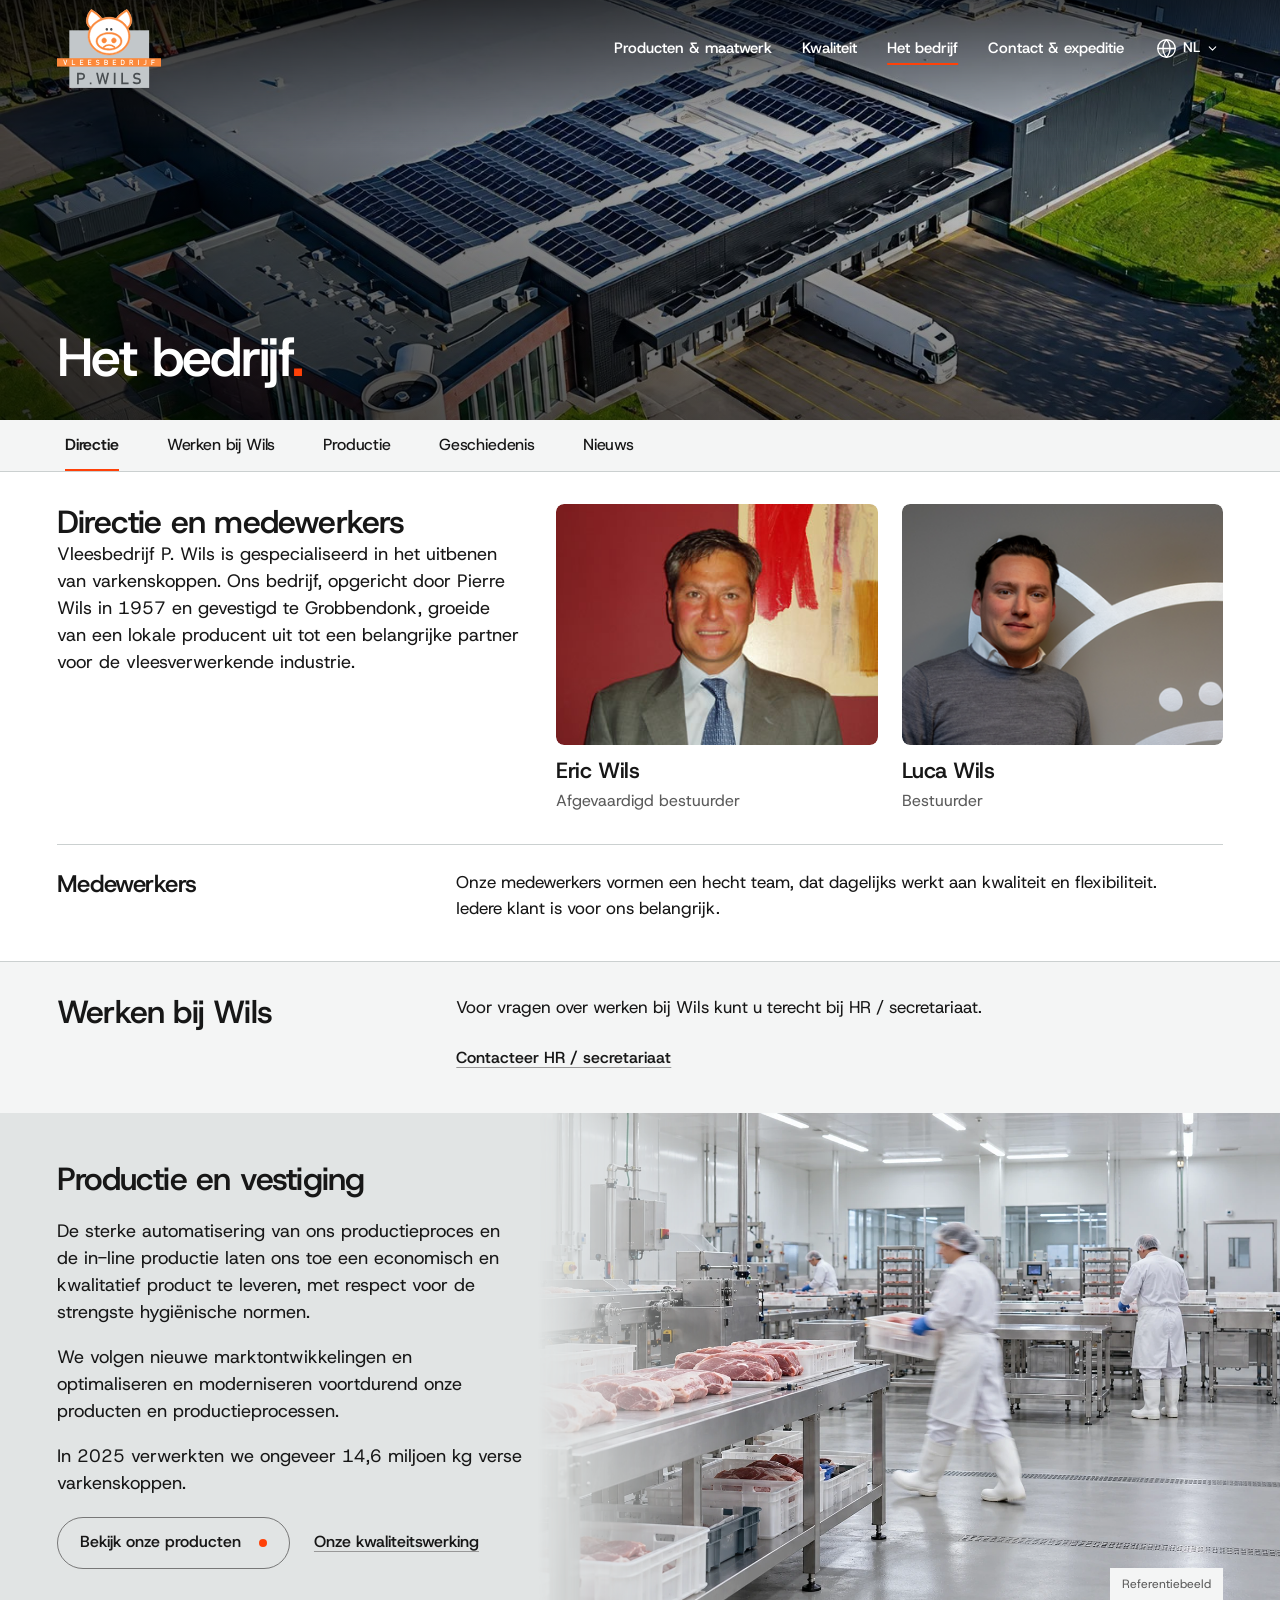
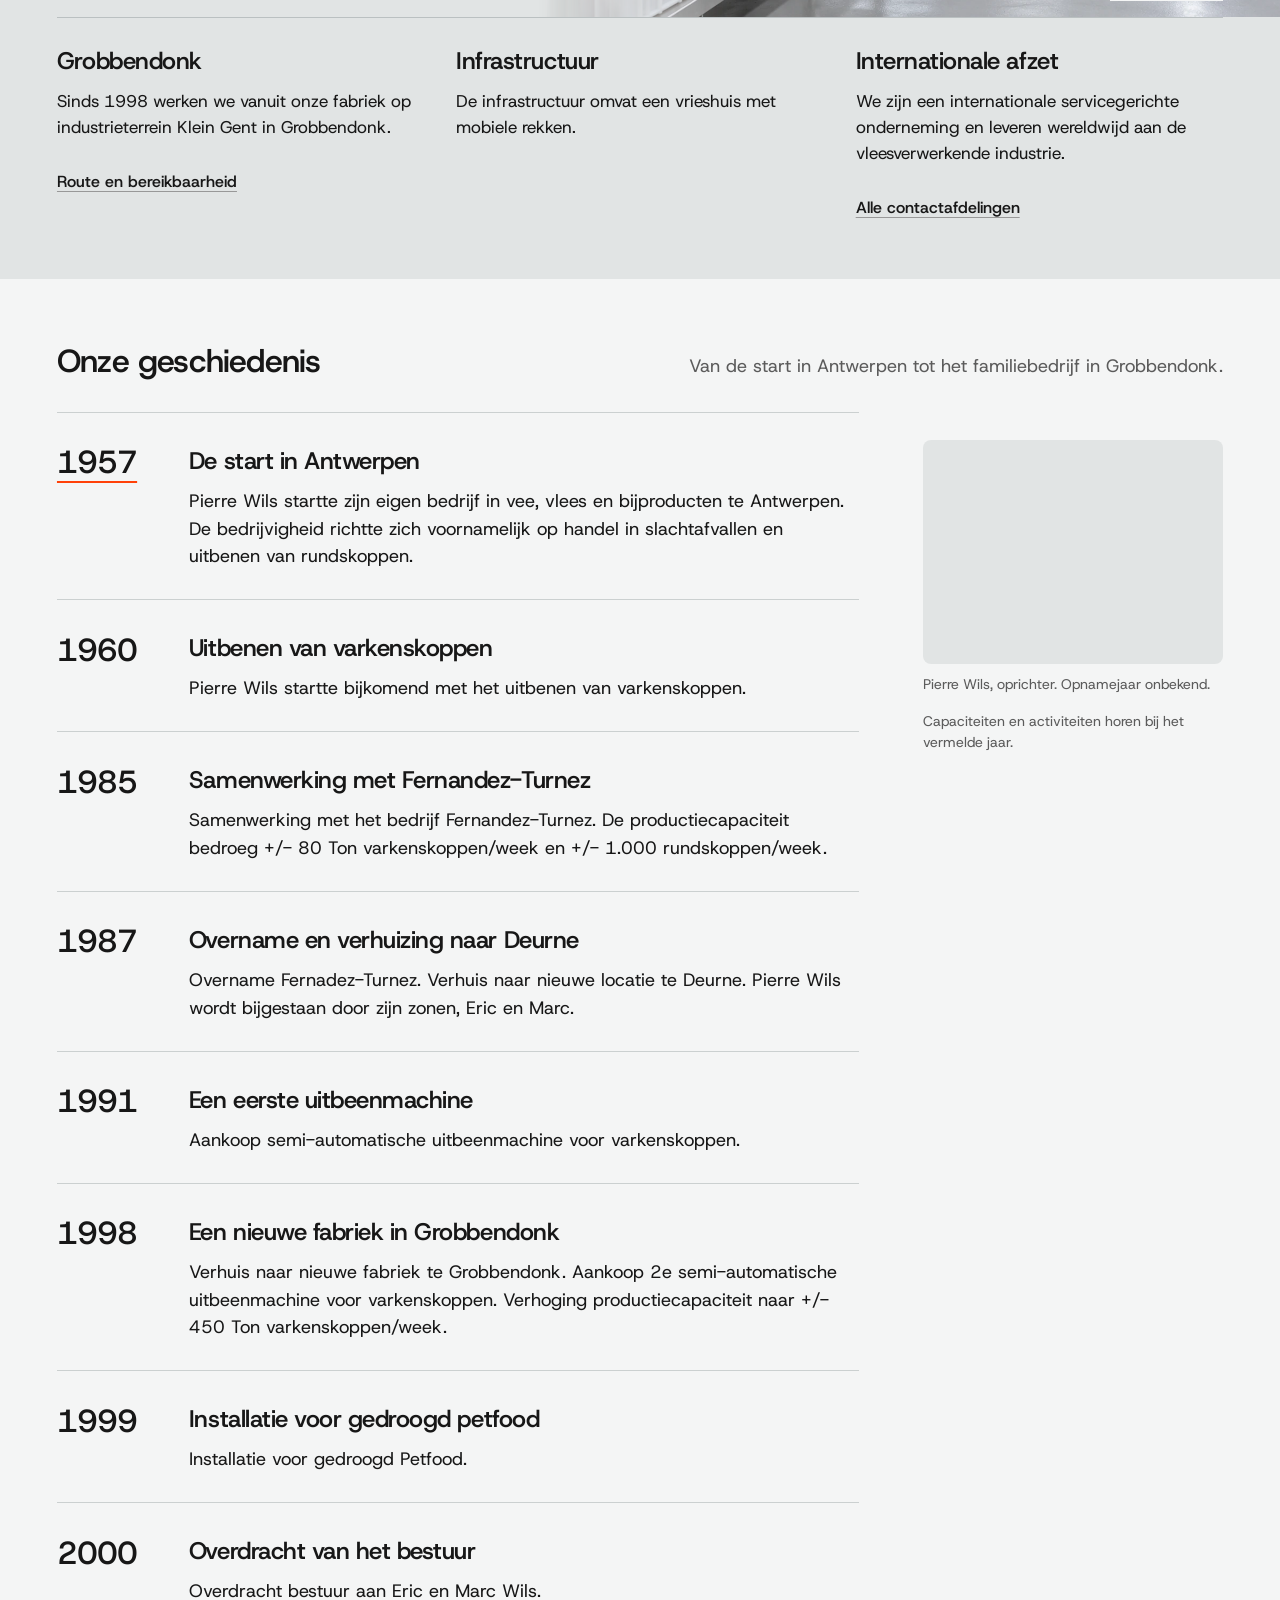
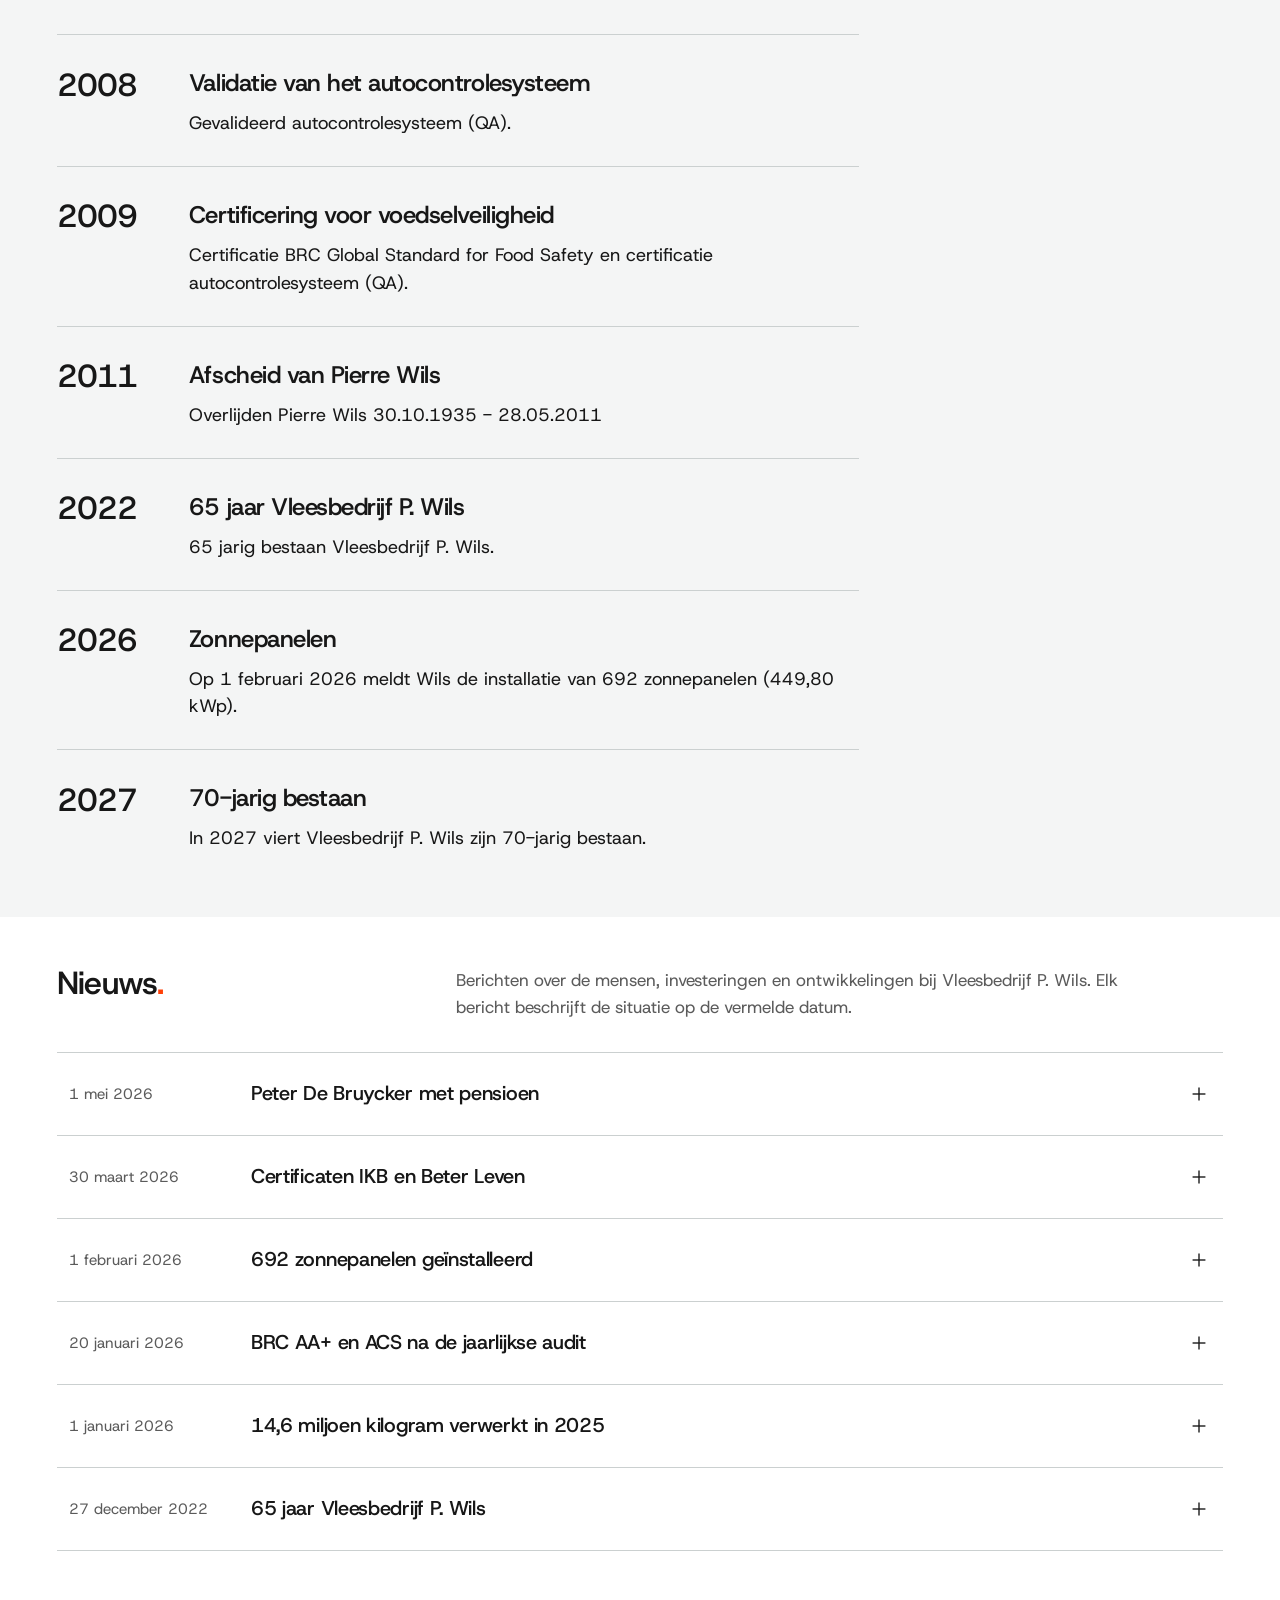
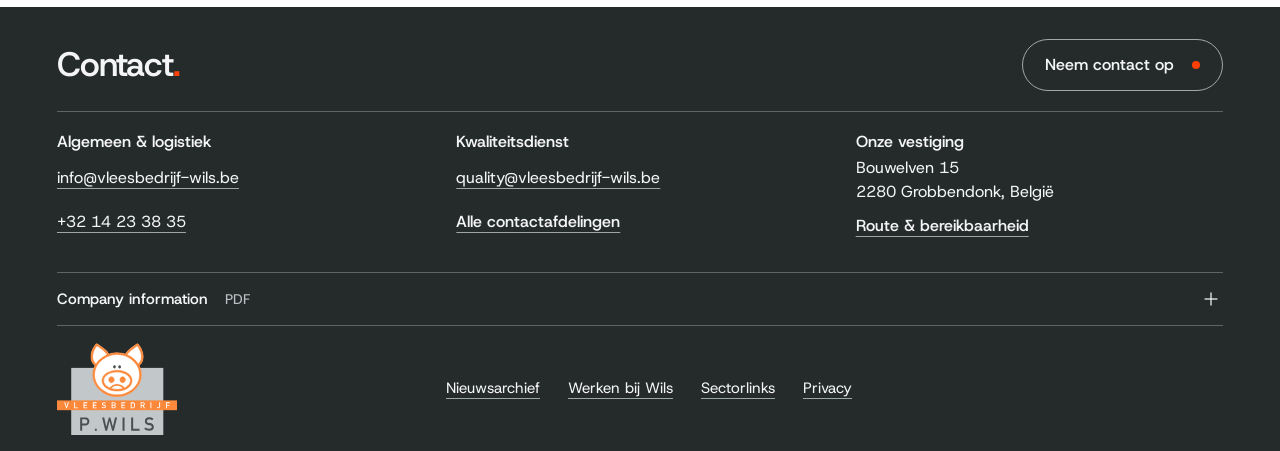
==== commit 5eac4176: "Publish English site and in-page language switching" ====
--- a/bedrijf.html
+++ b/bedrijf.html
@@ -1,11 +1,15 @@
-<!doctype html><html lang="nl" data-wils-page="company"><head><meta charset="utf-8"><meta name="viewport" content="width=device-width,initial-scale=1"><meta name="robots" content="noindex,nofollow"><meta name="color-scheme" content="light"><meta name="description" content="Vleesbedrijf P. Wils in Grobbendonk. De mensen, productie, vestiging en volledige geschiedenis sinds 1957."><title>Het bedrijf · P.WILS</title><link rel="preload" href="assets/fonts/HostGrotesk.ttf" as="font" type="font/ttf" crossorigin><link rel="stylesheet" href="home.css?v=anchor-focus-137"><link rel="stylesheet" href="buttons-footer.css?v=29&amp;r=29-ready"><link rel="stylesheet" href="navigation.css?v=menu-languages-96-local"><link rel="stylesheet" href="site-system.css?v=29&amp;r=29-ready"><link rel="stylesheet" href="bedrijf.css?v=section-balance-103-local"><link rel="stylesheet" href="page-headers.css?v=32&amp;r=29-ready"><script src="site-system.js?v=motion-recovery-60" defer></script><script src="bedrijf.js?v=content-efficiency-71-ready" defer></script><script src="page-headers.js?v=scroll-performance-111-local" defer></script><link rel="stylesheet" href="inner-openings.css?v=chapter-navigation-68-final"><link rel="stylesheet" href="company-opening.css?v=section-balance-103-local"><script src="inner-openings.js?v=scroll-performance-111-local" defer></script><link rel="stylesheet" href="refinement.css?v=connected-pages-98-local"><script src="refinement.js?v=fixed-canvas-106-local" defer blocking="render"></script><link rel="stylesheet" href="site-motion.css?v=media-composition-67-ready"><script src="site-motion.js?v=scroll-interrupt-119-local" defer blocking="render"></script><link rel="stylesheet" href="page-cover.css?v=inner-cover-63"><link rel="stylesheet" href="industrial-imagery.css?v=industrial-imagery-72-ready"><link rel="stylesheet" href="palette-system.css?v=section-palette-91-local"><script src="page-transitions.js?v=scroll-interrupt-119-local" blocking="render"></script><link rel="stylesheet" href="page-transitions.css?v=fixed-canvas-106-local"><link rel="stylesheet" href="news.css?v=news-links-107-ready"><script src="news.js?v=news-links-107-ready" defer blocking="render"></script><link rel="stylesheet" href="grid-system.css?v=grid-careers-115-local"><link rel="stylesheet" href="production-fade.css?v=production-fade-116-local"><link rel="stylesheet" href="title-system.css?v=title-system-126-local"><link rel="stylesheet" href="brand-original.css?v=original-brand-143"></head><body data-industrial-imagery="72" data-inner-opening="47" data-site-motion-page="58" class="inner-opening-47 inner-page company-page has-page-banner has-sticky-chapters grid-system-115" data-sticky-chapters-page="68" data-title-system="126"><div id="top"></div><a class="skip-link" href="#inhoud">Naar de inhoud</a><header class="site-header"><div class="header-inner wrap">
+<!doctype html><html lang="nl" data-wils-page="company"><head><meta charset="utf-8"><meta name="viewport" content="width=device-width,initial-scale=1"><meta name="robots" content="noindex,nofollow"><meta name="color-scheme" content="light"><meta name="description" content="Vleesbedrijf P. Wils in Grobbendonk. De mensen, productie, vestiging en volledige geschiedenis sinds 1957."><title>Het bedrijf · P.WILS</title><link rel="preload" href="assets/fonts/HostGrotesk.ttf" as="font" type="font/ttf" crossorigin><link rel="stylesheet" href="home.css?v=anchor-focus-137"><link rel="stylesheet" href="buttons-footer.css?v=29&amp;r=29-ready"><link rel="stylesheet" href="navigation.css?v=menu-languages-96-local"><link rel="stylesheet" href="site-system.css?v=29&amp;r=29-ready"><link rel="stylesheet" href="bedrijf.css?v=section-balance-103-local"><link rel="stylesheet" href="page-headers.css?v=32&amp;r=29-ready"><script src="site-system.js?v=english-162" defer></script><script src="bedrijf.js?v=content-efficiency-71-ready" defer></script><script src="page-headers.js?v=scroll-performance-111-local" defer></script><link rel="stylesheet" href="inner-openings.css?v=chapter-navigation-68-final"><link rel="stylesheet" href="company-opening.css?v=section-balance-103-local"><script src="inner-openings.js?v=scroll-performance-111-local" defer></script><link rel="stylesheet" href="refinement.css?v=connected-pages-98-local"><script src="refinement.js?v=fixed-canvas-106-local" defer blocking="render"></script><link rel="stylesheet" href="site-motion.css?v=media-composition-67-ready"><script src="site-motion.js?v=scroll-interrupt-119-local" defer blocking="render"></script><link rel="stylesheet" href="page-cover.css?v=inner-cover-63"><link rel="stylesheet" href="industrial-imagery.css?v=industrial-imagery-72-ready"><link rel="stylesheet" href="palette-system.css?v=section-palette-91-local"><script src="page-transitions.js?v=english-162" blocking="render"></script><link rel="stylesheet" href="page-transitions.css?v=fixed-canvas-106-local"><link rel="stylesheet" href="news.css?v=news-links-107-ready"><script src="news.js?v=news-links-107-ready" defer blocking="render"></script><link rel="stylesheet" href="grid-system.css?v=grid-careers-115-local"><link rel="stylesheet" href="production-fade.css?v=production-fade-116-local"><link rel="stylesheet" href="title-system.css?v=title-system-126-local"><link rel="stylesheet" href="brand-original.css?v=original-brand-143">
+
+  <link rel="alternate" hreflang="nl" href="bedrijf.html">
+  <link rel="alternate" hreflang="en" href="en/bedrijf.html">
+<link rel="stylesheet" href="language-switch.css?v=164"><script src="language-switch.js?v=163" defer></script>
+</head><body data-industrial-imagery="72" data-inner-opening="47" data-site-motion-page="58" class="inner-opening-47 inner-page company-page has-page-banner has-sticky-chapters grid-system-115" data-sticky-chapters-page="68" data-title-system="126"><div id="top"></div><a class="skip-link" href="#inhoud">Naar de inhoud</a><header class="site-header"><div class="header-inner wrap">
 <a class="brand" href="index.html?v=29#intro" aria-label="P.WILS vleesbedrijf, naar home"><img class="brand-dark" src="assets/wils-logo-original-v143.svg?v=original-brand-143" alt="" width="456" height="352"><img class="brand-light" src="assets/wils-logo-original-v143.svg?v=original-brand-143" alt="" width="456" height="352"></a>
 <nav class="desktop-nav" aria-label="Hoofdnavigatie"><a class="nav-link" href="producten.html?v=29">Producten &amp; maatwerk</a><a class="nav-link" href="kwaliteit.html?v=29">Kwaliteit</a><a class="nav-link" href="bedrijf.html?v=29" aria-current="page">Het bedrijf</a><a class="nav-link" href="contact.html?v=29">Contact &amp; expeditie</a></nav>
-<a class="language-return" href="index.html?v=29" aria-label="Taalkeuze openen" title="Taalkeuze"><svg class="language-globe" viewBox="0 0 24 24" fill="none" stroke="currentColor" stroke-width="1.5" stroke-linecap="round" stroke-linejoin="round" aria-hidden="true"><circle cx="12" cy="12" r="10"/><path d="M12 2a14.5 14.5 0 0 0 0 20 14.5 14.5 0 0 0 0-20M2 12h20"/></svg></a>
+<details class="language-switch" data-language-switch><summary class="language-trigger" aria-label="Taalkeuze, Nederlands"><svg class="language-globe" viewBox="0 0 24 24" fill="none" stroke="currentColor" stroke-width="1.5" stroke-linecap="round" stroke-linejoin="round" aria-hidden="true"><circle cx="12" cy="12" r="10"/><path d="M12 2a14.5 14.5 0 0 0 0 20 14.5 14.5 0 0 0 0-20M2 12h20"/></svg><span>NL</span><svg class="language-chevron" viewBox="0 0 16 16" aria-hidden="true"><path d="m4 6 4 4 4-4"/></svg></summary><div class="language-panel"><nav aria-label="Talen"><ul><li><span class="language-choice" lang="nl" aria-current="true"><span class="language-dot" aria-hidden="true"></span>Nederlands<small aria-hidden="true">NL</small></span></li><li><a href="en/bedrijf.html" data-switch-language="en" lang="en" hreflang="en" aria-describedby="language-switch-status" class="language-choice">English<svg class="language-arrow" viewBox="0 0 16 16" aria-hidden="true"><path d="M3 8h10m-4-4 4 4-4 4"/></svg></a></li></ul></nav><details class="language-documents"><summary lang="en">Other languages (PDF)<svg class="language-chevron" viewBox="0 0 16 16" aria-hidden="true"><path d="m4 6 4 4 4-4"/></svg></summary><ul><li><a href="assets/documents/bedrijfsinformatie-de.pdf" target="_blank" rel="noopener" data-language-pdf="de"><span lang="de">Deutsch</span><span class="sr-only">, bedrijfsinformatie, PDF (opent in een nieuw tabblad)</span></a></li><li><a href="assets/documents/bedrijfsinformatie-fr.pdf" target="_blank" rel="noopener" data-language-pdf="fr"><span lang="fr">Français</span><span class="sr-only">, bedrijfsinformatie, PDF (opent in een nieuw tabblad)</span></a></li><li><a href="assets/documents/bedrijfsinformatie-it.pdf" target="_blank" rel="noopener" data-language-pdf="it"><span lang="it">Italiano</span><span class="sr-only">, bedrijfsinformatie, PDF (opent in een nieuw tabblad)</span></a></li><li><a href="assets/documents/bedrijfsinformatie-pl.pdf" target="_blank" rel="noopener" data-language-pdf="pl"><span lang="pl">Polski</span><span class="sr-only">, bedrijfsinformatie, PDF (opent in een nieuw tabblad)</span></a></li><li><a href="assets/documents/bedrijfsinformatie-ro.pdf" target="_blank" rel="noopener" data-language-pdf="ro"><span lang="ro">Română</span><span class="sr-only">, bedrijfsinformatie, PDF (opent in een nieuw tabblad)</span></a></li><li><a href="assets/documents/bedrijfsinformatie-cs.pdf" target="_blank" rel="noopener" data-language-pdf="cs"><span lang="cs">Čeština</span><span class="sr-only">, bedrijfsinformatie, PDF (opent in een nieuw tabblad)</span></a></li><li><a href="assets/documents/bedrijfsinformatie-sk.pdf" target="_blank" rel="noopener" data-language-pdf="sk"><span lang="sk">Slovenčina</span><span class="sr-only">, bedrijfsinformatie, PDF (opent in een nieuw tabblad)</span></a></li><li><a href="assets/documents/bedrijfsinformatie-bg.pdf" target="_blank" rel="noopener" data-language-pdf="bg"><span lang="bg">Български</span><span class="sr-only">, bedrijfsinformatie, PDF (opent in een nieuw tabblad)</span></a></li></ul></details></div></details>
 <button class="menu-toggle" type="button" aria-label="Open navigatie" aria-controls="mobile-menu" aria-expanded="false"><span data-menu-label>Menu</span><svg class="menu-glyph" viewBox="0 0 24 24" fill="none" aria-hidden="true"><path d="M4 8h16M4 16h16" stroke="currentColor" stroke-width="1.5"/></svg></button></div>
 <nav class="mobile-menu" id="mobile-menu" aria-label="Mobiele hoofdnavigatie" hidden><a class="nav-link" href="producten.html?v=29">Producten &amp; maatwerk</a><a class="nav-link" href="kwaliteit.html?v=29">Kwaliteit</a><a class="nav-link" href="bedrijf.html?v=29" aria-current="page">Het bedrijf</a><a class="nav-link" href="contact.html?v=29">Contact &amp; expeditie</a><div class="mobile-language" role="group" aria-label="Languages" lang="en">
-<div class="mobile-language-row"><span class="mobile-language-icon" aria-hidden="true"><svg class="language-globe" viewBox="0 0 24 24" fill="none" stroke="currentColor" stroke-width="1.5" stroke-linecap="round" stroke-linejoin="round" aria-hidden="true" focusable="false"><circle cx="12" cy="12" r="10"/><path d="M12 2a14.5 14.5 0 0 0 0 20 14.5 14.5 0 0 0 0-20M2 12h20"/></svg></span><div class="mobile-language-options"><a href="index.html?v=49-ready#intro" data-menu-language="nl" lang="nl" aria-current="true" aria-label="Nederlands">NL</a><a href="index.html?v=49-ready#intro" data-menu-language="en" lang="en" aria-label="English">ENG</a></div></div>
-<a class="mobile-language-pdf" href="index.html?v=49-ready" data-language-return lang="en">Other languages (PDF)</a></div></nav></header><main id="inhoud"><div class="company-view"><div class="page-cover-stage" data-page-cover><section class="page-banner page-banner--company" id="familiebedrijf" aria-labelledby="company-title" data-page-hero data-hero-parallax>
+<div class="mobile-language-row"><span class="mobile-language-icon" aria-hidden="true"><svg class="language-globe" viewBox="0 0 24 24" fill="none" stroke="currentColor" stroke-width="1.5" stroke-linecap="round" stroke-linejoin="round" aria-hidden="true" focusable="false"><circle cx="12" cy="12" r="10"/><path d="M12 2a14.5 14.5 0 0 0 0 20 14.5 14.5 0 0 0 0-20M2 12h20"/></svg></span><div class="mobile-language-options"><span aria-current="true" lang="nl" aria-label="Nederlands">NL</span><a href="en/bedrijf.html" data-switch-language="en" lang="en" hreflang="en" aria-describedby="language-switch-status" aria-label="English">ENG</a></div></div><details class="language-documents"><summary lang="en">Other languages (PDF)<svg class="language-chevron" viewBox="0 0 16 16" aria-hidden="true"><path d="m4 6 4 4 4-4"/></svg></summary><ul><li><a href="assets/documents/bedrijfsinformatie-de.pdf" target="_blank" rel="noopener" data-language-pdf="de"><span lang="de">Deutsch</span><span class="sr-only">, bedrijfsinformatie, PDF (opent in een nieuw tabblad)</span></a></li><li><a href="assets/documents/bedrijfsinformatie-fr.pdf" target="_blank" rel="noopener" data-language-pdf="fr"><span lang="fr">Français</span><span class="sr-only">, bedrijfsinformatie, PDF (opent in een nieuw tabblad)</span></a></li><li><a href="assets/documents/bedrijfsinformatie-it.pdf" target="_blank" rel="noopener" data-language-pdf="it"><span lang="it">Italiano</span><span class="sr-only">, bedrijfsinformatie, PDF (opent in een nieuw tabblad)</span></a></li><li><a href="assets/documents/bedrijfsinformatie-pl.pdf" target="_blank" rel="noopener" data-language-pdf="pl"><span lang="pl">Polski</span><span class="sr-only">, bedrijfsinformatie, PDF (opent in een nieuw tabblad)</span></a></li><li><a href="assets/documents/bedrijfsinformatie-ro.pdf" target="_blank" rel="noopener" data-language-pdf="ro"><span lang="ro">Română</span><span class="sr-only">, bedrijfsinformatie, PDF (opent in een nieuw tabblad)</span></a></li><li><a href="assets/documents/bedrijfsinformatie-cs.pdf" target="_blank" rel="noopener" data-language-pdf="cs"><span lang="cs">Čeština</span><span class="sr-only">, bedrijfsinformatie, PDF (opent in een nieuw tabblad)</span></a></li><li><a href="assets/documents/bedrijfsinformatie-sk.pdf" target="_blank" rel="noopener" data-language-pdf="sk"><span lang="sk">Slovenčina</span><span class="sr-only">, bedrijfsinformatie, PDF (opent in een nieuw tabblad)</span></a></li><li><a href="assets/documents/bedrijfsinformatie-bg.pdf" target="_blank" rel="noopener" data-language-pdf="bg"><span lang="bg">Български</span><span class="sr-only">, bedrijfsinformatie, PDF (opent in een nieuw tabblad)</span></a></li></ul></details></div></nav></header><p class="language-switch-status" id="language-switch-status" role="status"></p><main id="inhoud"><div class="company-view"><div class="page-cover-stage" data-page-cover><section class="page-banner page-banner--company" id="familiebedrijf" aria-labelledby="company-title" data-page-hero data-hero-parallax>
 <div class="page-transition-media" data-transition-media><div class="page-banner-media"><img src="assets/page-headers/bedrijf.jpg" alt="Luchtfoto van de Wils-vestiging aan Bouwelven 15 in Grobbendonk" width="1600" height="900" fetchpriority="high" decoding="async"></div>
 <div class="page-banner-shade" aria-hidden="true"></div></div><div class="page-wrap page-banner-content"><h1 class="page-banner-title" id="company-title"><span class="page-banner-title-mask"><span data-banner-title>Het bedrijf<span class="brand-period">.</span></span></span></h1></div></section></div><div class="page-content-sheet" data-page-sheet><div class="page-chapters" data-sticky-chapters="68"><nav class="page-wrap page-chapters-inner" data-page-chapters aria-label="Op deze pagina"><a href="#mensen" aria-label="Directie &amp; medewerkers" aria-current="location"><span class="chapter-label-full" data-label="Directie" aria-hidden="true">Directie</span><span class="chapter-label-compact" data-label="Directie" aria-hidden="true">Directie</span></a><a href="#werken-bij-wils" aria-label="Werken bij Wils"><span class="chapter-label-full" data-label="Werken bij Wils" aria-hidden="true">Werken bij Wils</span><span class="chapter-label-compact" data-label="Werken bij Wils" aria-hidden="true">Werken bij Wils</span></a><a href="#productie" aria-label="Productie &amp; vestiging"><span class="chapter-label-full" data-label="Productie" aria-hidden="true">Productie</span><span class="chapter-label-compact" data-label="Productie" aria-hidden="true">Productie</span></a><a href="#geschiedenis" aria-label="Geschiedenis"><span class="chapter-label-full" data-label="Geschiedenis" aria-hidden="true">Geschiedenis</span><span class="chapter-label-compact" data-label="Geschiedenis" aria-hidden="true">Geschiedenis</span></a><a href="#nieuws" aria-label="Nieuws"><span class="chapter-label-full" data-label="Nieuws" aria-hidden="true">Nieuws</span><span class="chapter-label-compact" data-label="Nieuws" aria-hidden="true">Nieuws</span></a></nav></div>
 <section class="chapter company-people company-opening-v47" id="mensen" aria-labelledby="people-title" data-chapter-section data-company-content="71"><span class="company-alias" id="directie"></span><div class="page-wrap">
--- a/language-switch.css
+++ b/language-switch.css
@@ -0,0 +1,130 @@
+/* In-page language navigation, with the original mobile utility placement. */
+.language-switch { position: relative; flex: none; }
+.language-trigger,
+.language-documents > summary { list-style: none; cursor: pointer; }
+.language-trigger::-webkit-details-marker,
+.language-documents > summary::-webkit-details-marker { display: none; }
+.language-trigger {
+  display: flex;
+  align-items: center;
+  gap: 6px;
+  min-height: 44px;
+  padding-inline: 4px;
+  border-radius: var(--detail-photo-radius, 8px);
+  font-size: 14px;
+  font-weight: 570;
+}
+.site-header .language-trigger:focus-visible { outline-offset: 1px; }
+.language-trigger .language-globe { width: 21px; height: 21px; }
+.language-chevron,
+.language-arrow {
+  width: 16px;
+  height: 16px;
+  flex: none;
+  fill: none;
+  stroke: currentColor;
+  stroke-width: 1.3;
+  stroke-linecap: round;
+  stroke-linejoin: round;
+}
+.language-trigger .language-chevron { width: 13px; height: 13px; }
+.language-trigger:hover > span,
+.language-switch[open] > summary > span { text-decoration: underline; text-decoration-color: var(--accent); text-underline-offset: 5px; }
+.language-switch[open] > summary .language-chevron,
+.language-documents[open] > summary .language-chevron { transform: rotate(180deg); }
+.language-panel {
+  position: absolute;
+  z-index: 3;
+  top: calc(100% + 10px);
+  right: 0;
+  width: min(300px, calc(100vw - 32px));
+  max-height: calc(100dvh - var(--header-h) - 16px);
+  overflow: auto;
+  padding: 10px 16px 12px;
+  border-radius: 12px;
+  background: var(--surface, #fff);
+  color: var(--ink, #171717);
+  box-shadow: 0 10px 30px color-mix(in srgb, var(--ink) 18%, transparent);
+}
+.site-header .language-panel :focus-visible { outline: 2px solid var(--ink); outline-offset: -2px; }
+.language-panel ul,
+.language-documents ul { margin: 0; padding: 0; list-style: none; }
+.language-panel nav li + li,
+.language-documents { border-top: 1px solid var(--rule); }
+.language-choice {
+  display: grid;
+  grid-template-columns: 7px minmax(0, 1fr) auto;
+  align-items: center;
+  gap: 10px;
+  min-height: 48px;
+  padding: 8px;
+  font-size: 16px;
+  text-decoration: none;
+}
+.language-choice[aria-current] { font-weight: 620; }
+.language-choice small { color: var(--muted); font-size: 13px; }
+a.language-choice::before { content: ''; }
+a.language-choice:is(:hover, :focus-visible) { background: var(--canvas); }
+.language-dot,
+.mobile-language-options [aria-current="true"]::before {
+  content: '';
+  display: inline-block;
+  width: 6px;
+  height: 6px;
+  border-radius: 50%;
+  background: var(--accent);
+}
+.language-documents > summary {
+  display: flex;
+  align-items: center;
+  justify-content: space-between;
+  gap: 12px;
+  min-height: 44px;
+  padding: 8px;
+  color: var(--muted);
+  font-size: 14px;
+}
+.language-documents > summary:hover { color: var(--ink); }
+.language-documents ul { display: grid; grid-template-columns: repeat(2, minmax(0, 1fr)); column-gap: 8px; padding-inline: 8px; }
+.language-documents li { min-width: 0; }
+.language-documents li a {
+  display: inline-flex;
+  align-items: center;
+  gap: 6px;
+  min-height: 44px;
+  font-size: 14px;
+  text-decoration: underline;
+  text-decoration-color: var(--rule);
+  text-underline-offset: 4px;
+}
+.language-documents li a:hover { text-decoration-color: var(--accent); }
+.language-documents li .pdf-arrow { width: 12px; height: 12px; flex: none; }
+.mobile-language-options [aria-current="true"] { display: inline-flex; align-items: center; gap: 8px; min-width: 44px; min-height: 44px; font-weight: 600; }
+.mobile-language-options a[data-switch-language] { text-decoration: underline; text-underline-offset: 5px; }
+.mobile-language .language-documents { margin-top: 4px; }
+.mobile-language .language-documents > summary,
+.mobile-language .language-documents ul { padding-inline: 0; }
+.support-section[id] { scroll-margin-top: calc(var(--header-h) + 16px); }
+.language-switch-status:empty { display: none; }
+.language-switch-status:not(:empty) {
+  position: fixed;
+  z-index: 110;
+  inset: auto var(--gutter) 20px;
+  width: fit-content;
+  max-width: calc(100% - 2 * var(--gutter));
+  margin: 0 0 0 auto;
+  padding: 12px 16px;
+  background: var(--ink);
+  color: white;
+  font-size: 14px;
+}
+@media (max-width: 1100px) {
+  .ui-enhanced .language-switch { display: none; }
+}
+@media (prefers-reduced-motion: no-preference) {
+  .language-switch[open] .language-panel { animation: language-panel-in 160ms cubic-bezier(.22, 1, .36, 1) both; }
+  @keyframes language-panel-in {
+    from { opacity: .55; transform: translateY(-4px); }
+    to { opacity: 1; transform: translateY(0); }
+  }
+}
